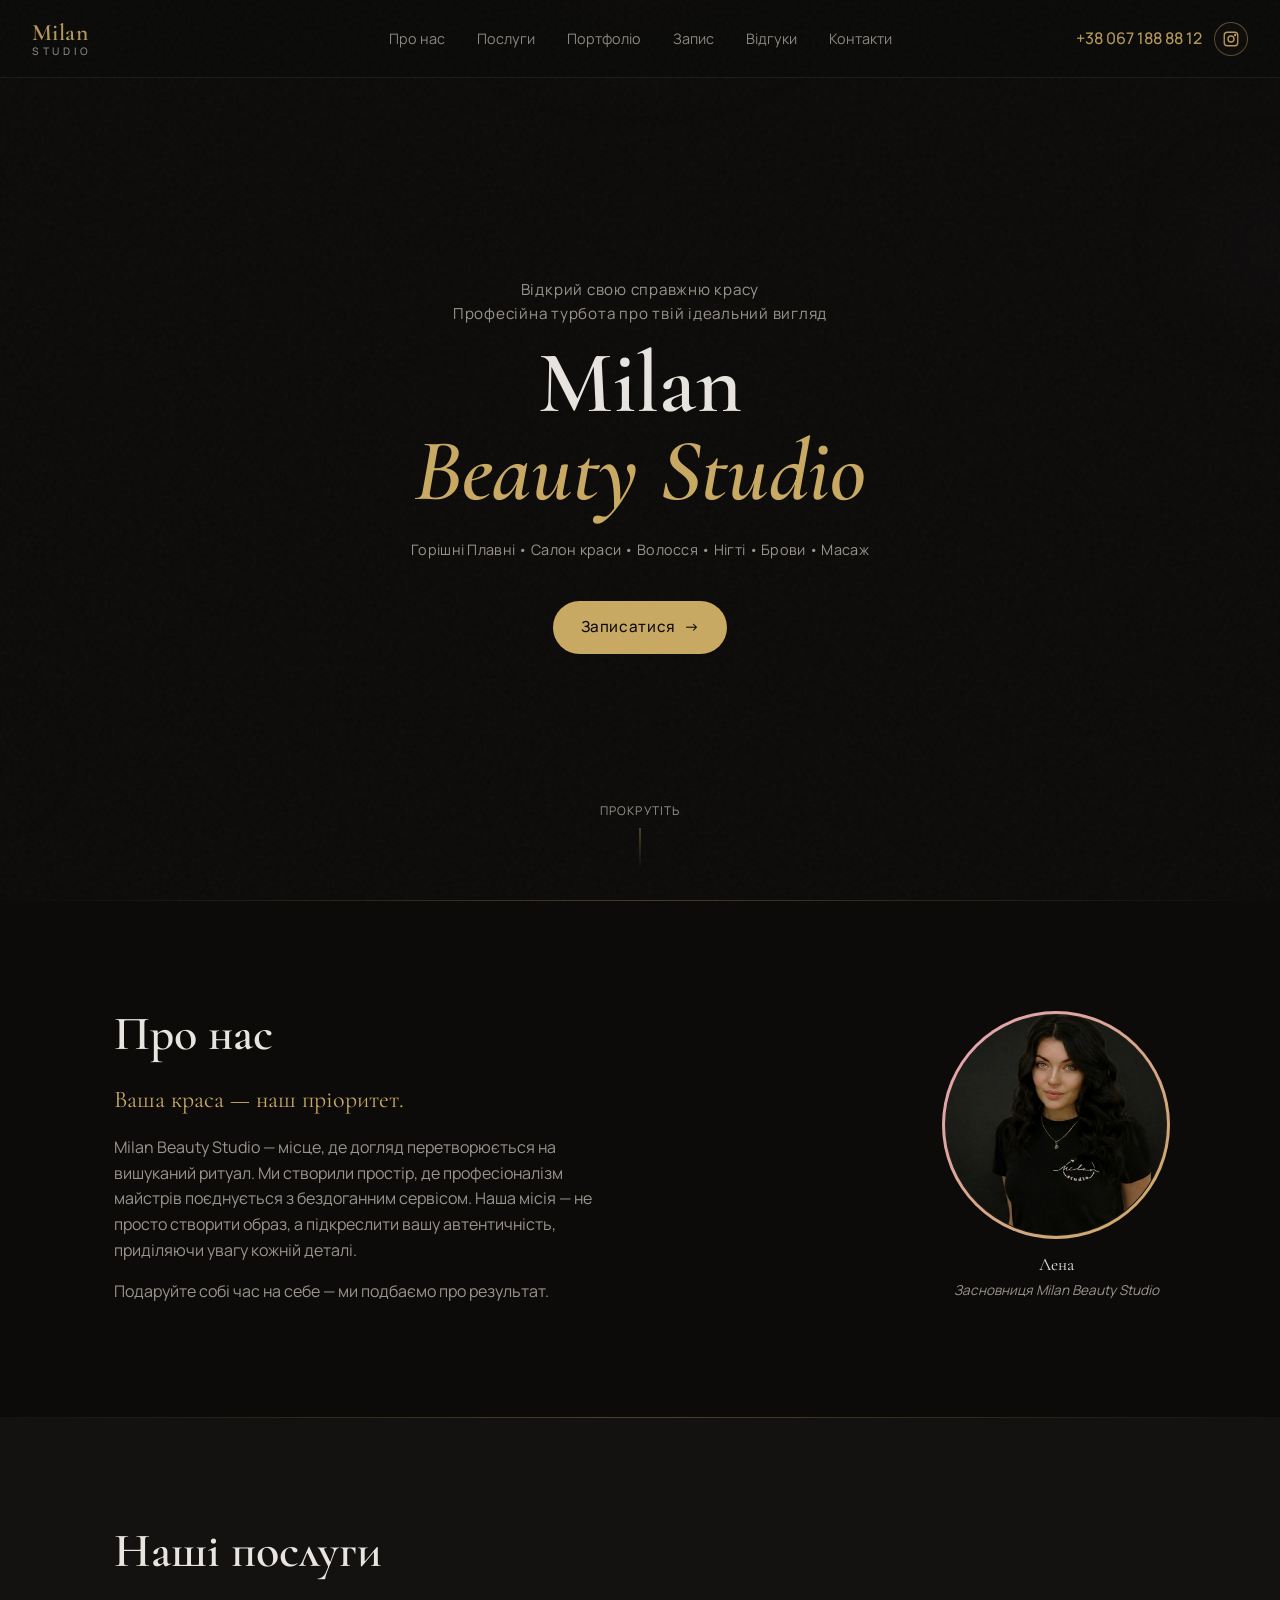
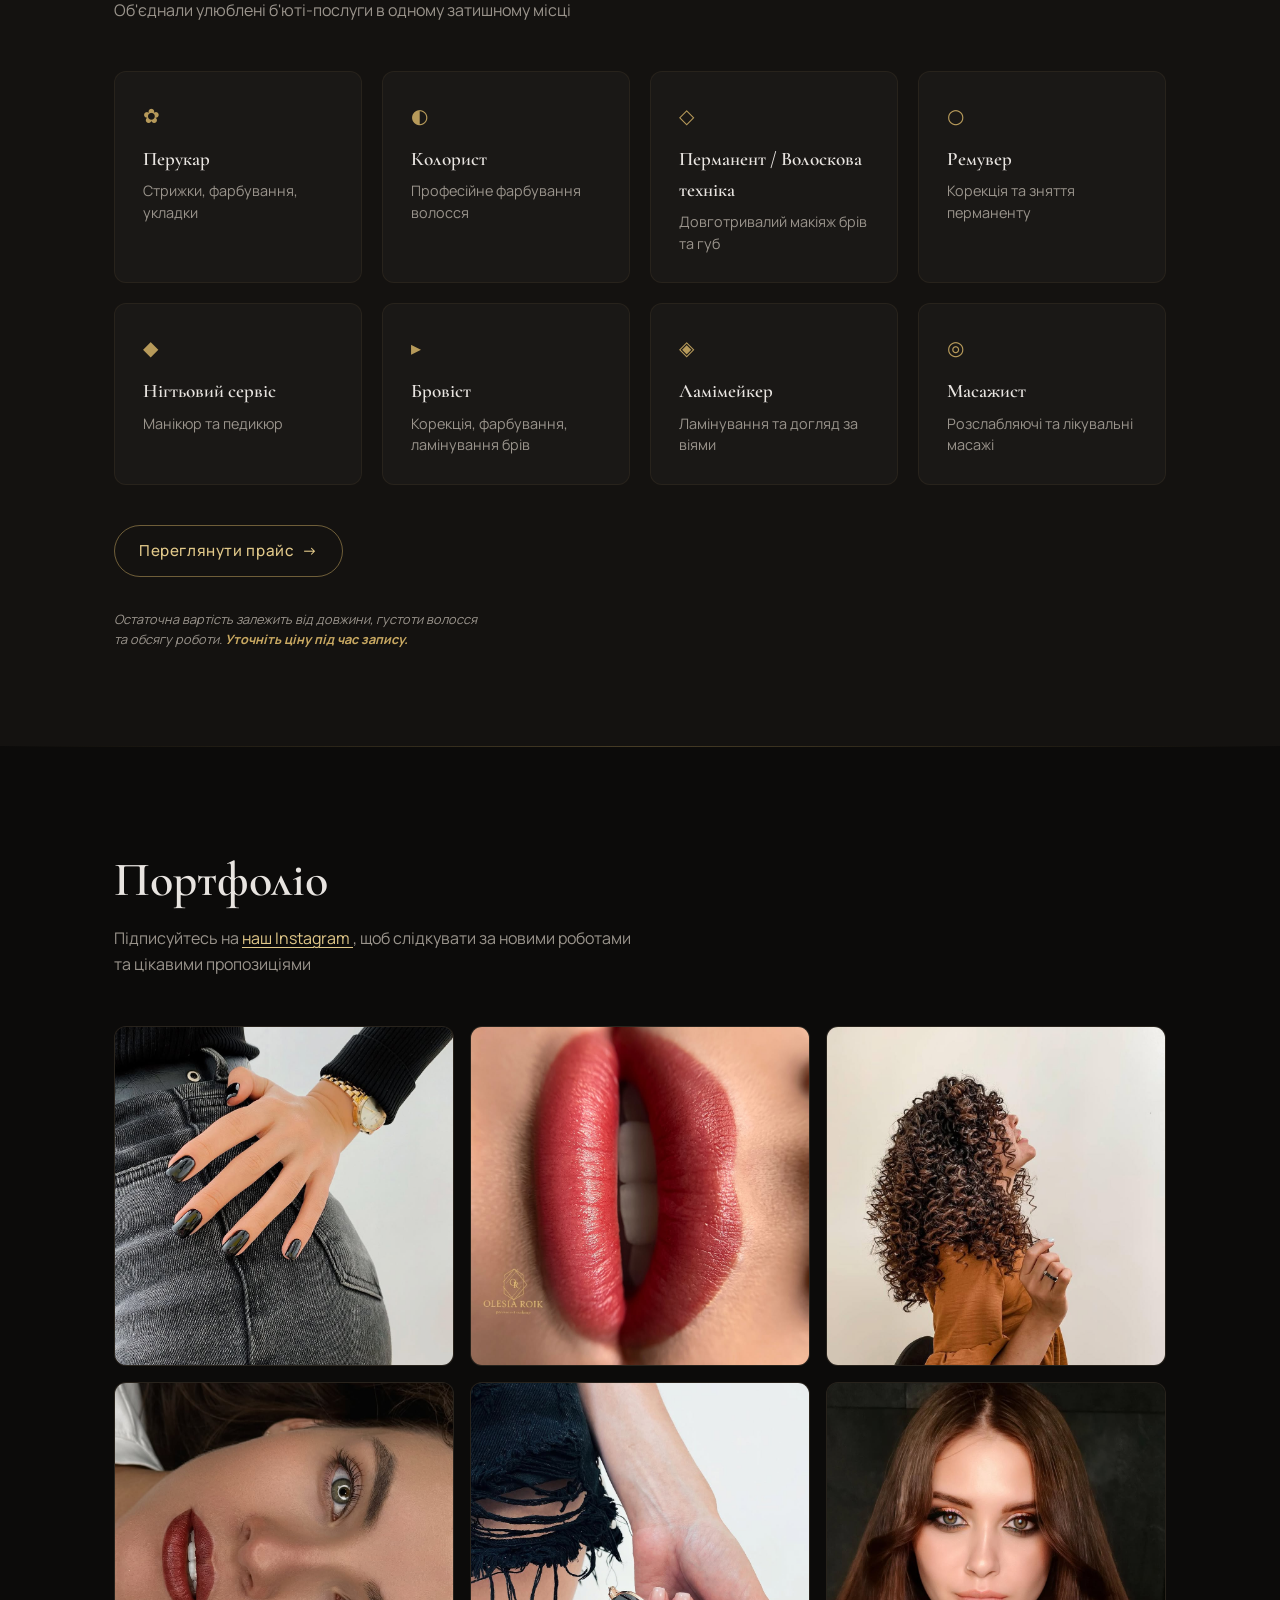
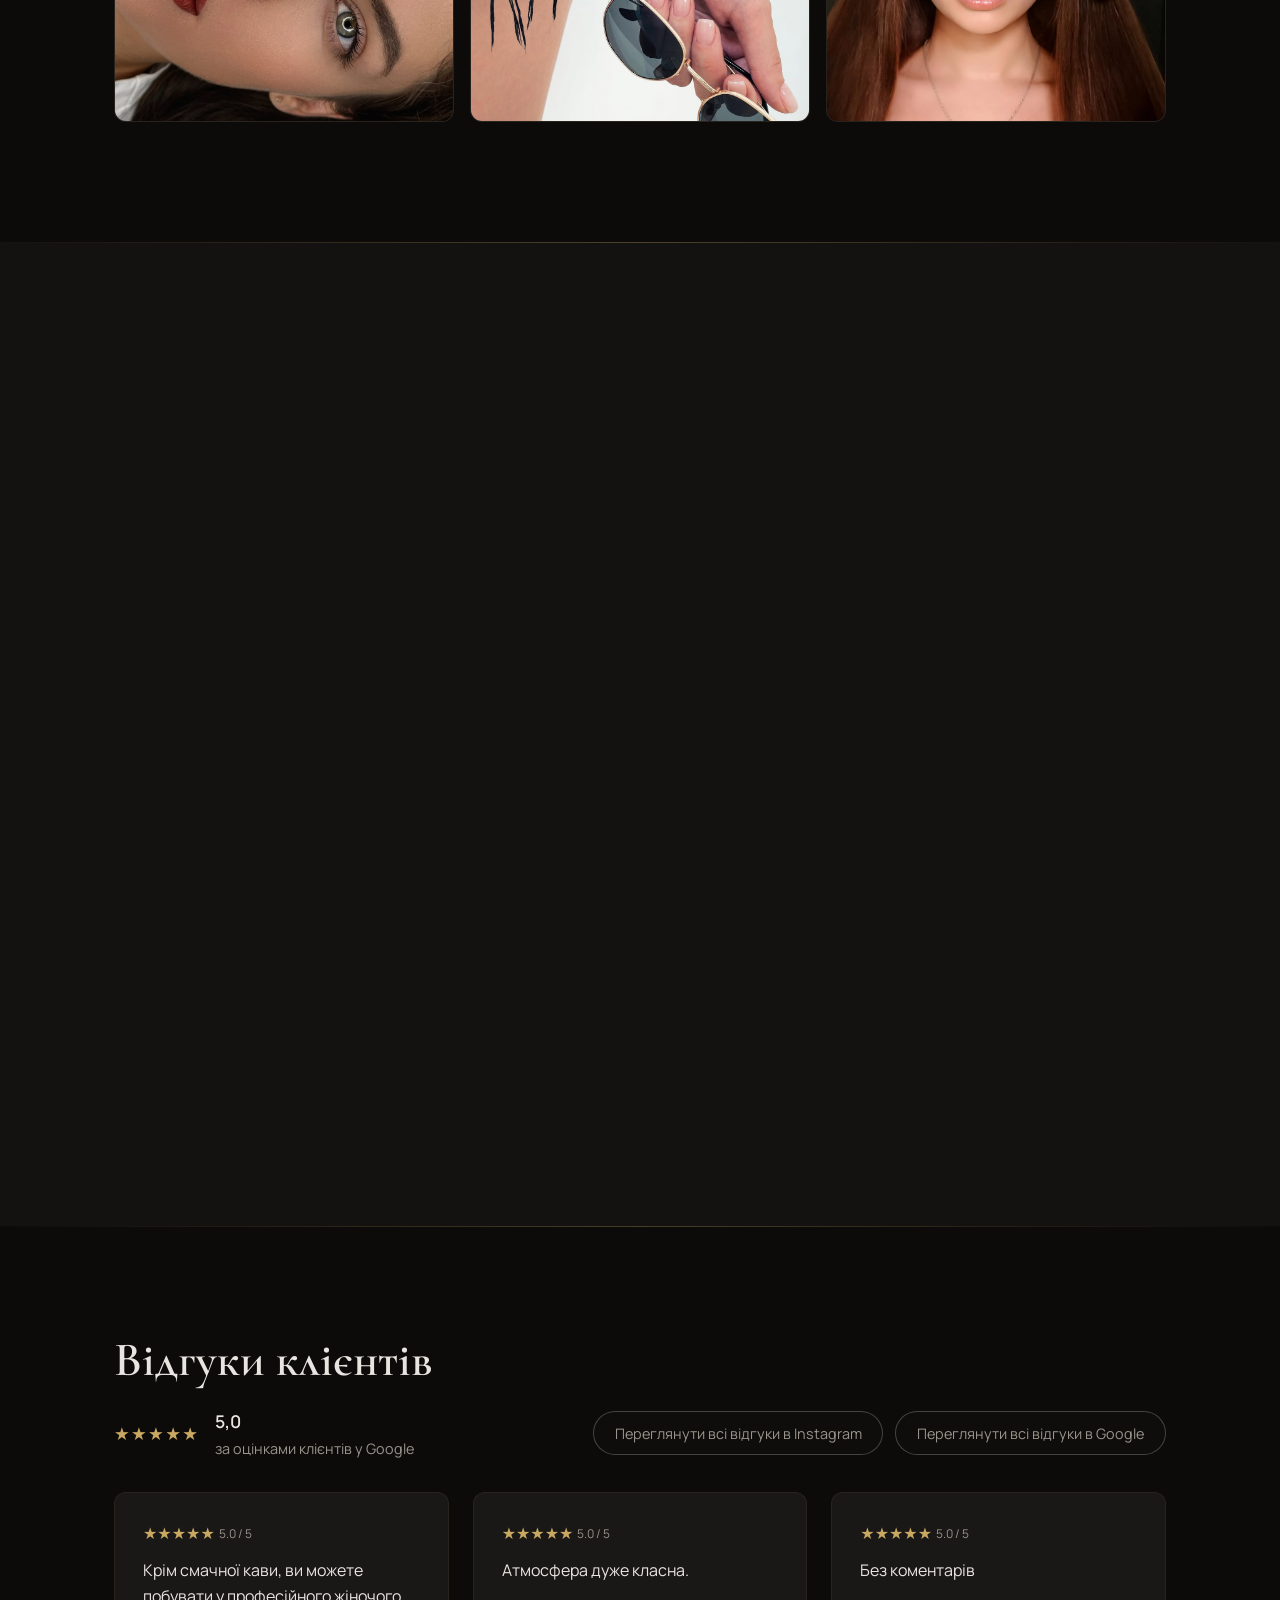
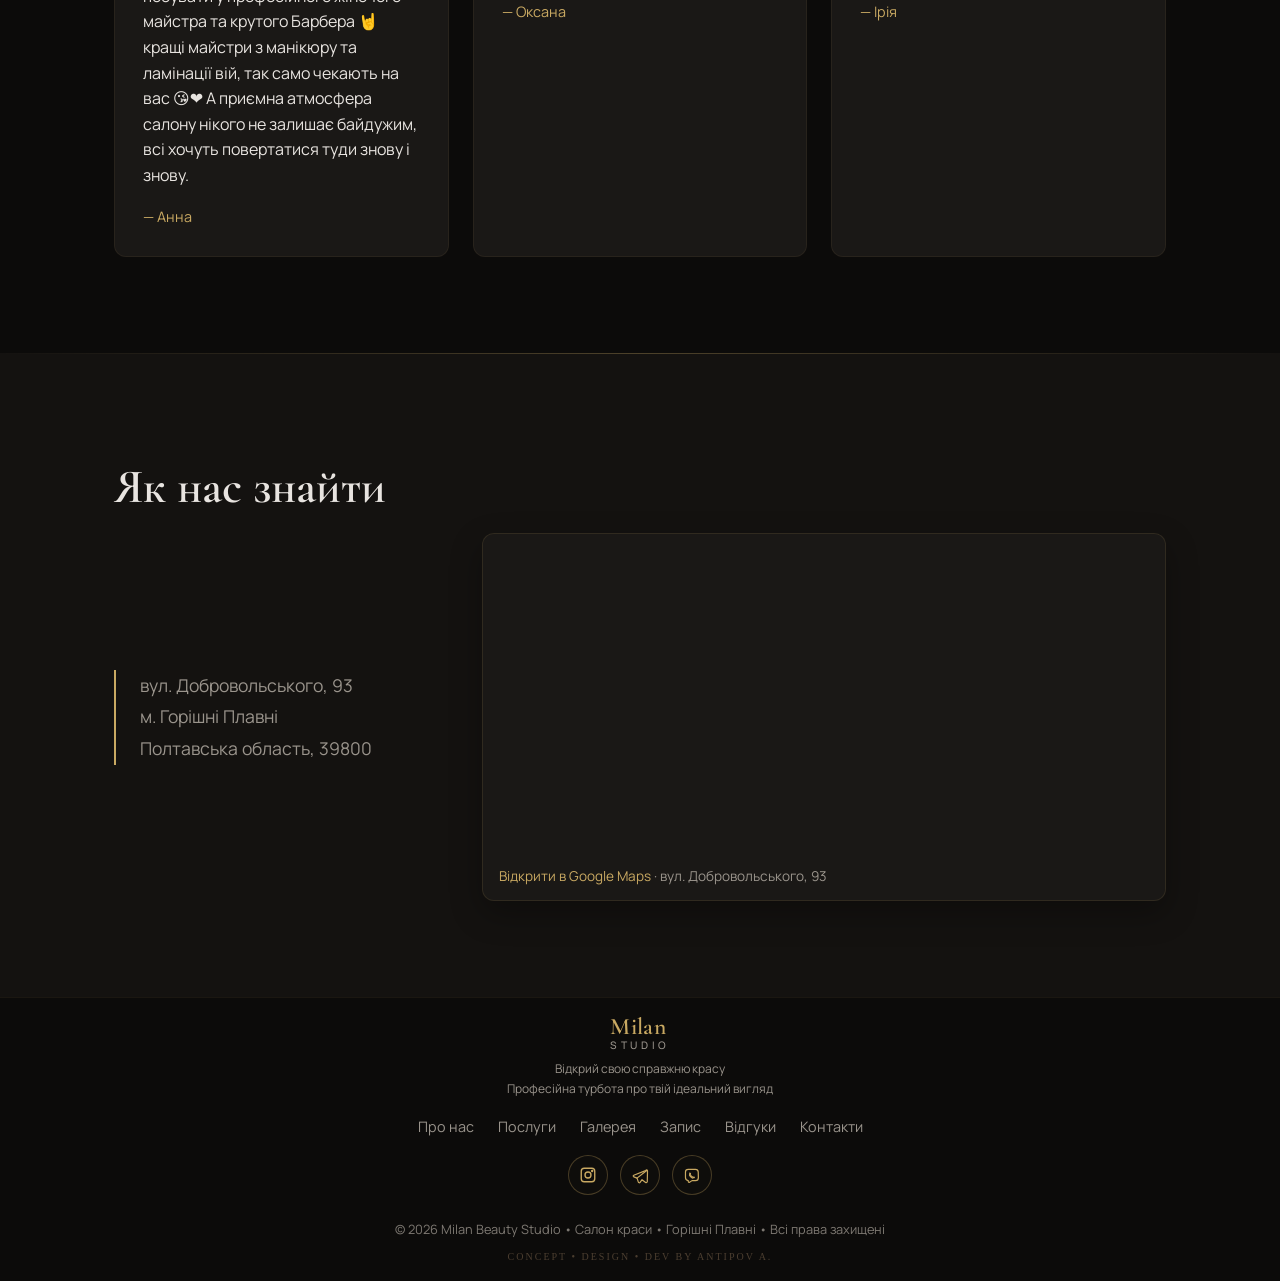
==== index.html @ 4a2a8258 "Add files via upload" ====
<!doctype html>
<html lang="uk">
  <head>
    <meta charset="UTF-8" />
    <meta name="viewport" content="width=device-width, initial-scale=1.0" />
    <meta
      name="description"
      content="Milan Beauty Studio — салон краси в Горішніх Плавнях. Перукар, колорист, перманент/волоскова техніка, ремувер, майстер нігтьового сервісу, бровіст, ламімейкер, масажист."
    />
    <meta
      name="keywords"
      content="Салон краси Горішні Плавні, перукар, колорист, перманент/волоскова техніка, ремувер, майстер нігтьового сервісу, бровіст, ламімейкер, масажист, Milan Beauty Studio"
    />
    <meta name="author" content="Milan Beauty Studio" />
    <meta property="og:type" content="website" />
    <meta
      property="og:title"
      content="Milan Beauty Studio — Відкрий свою справжню красу"
    />
    <meta
      property="og:description"
      content="Milan Beauty Studio у Горішніх Плавнях: перукар-колорист, перманент (волоскова техніка, ремувер), майстер манікюру, бровіст, ламімейкер та масаж. Твоя краса в одному місці!"
    />
    <meta property="og:locale" content="uk_UA" />
    <title>Milan Beauty Studio — Салон краси • Горішні Плавні</title>
    <link rel="preconnect" href="https://fonts.googleapis.com" />
    <link rel="preconnect" href="https://fonts.gstatic.com" crossorigin />
    <link
      href="https://fonts.googleapis.com/css2?family=Cormorant+Garamond:ital,wght@0,400;0,600;1,400&family=Manrope:wght@300;400;500;600&display=swap"
      rel="stylesheet"
    />
    <link rel="stylesheet" href="styles.css" />
  </head>
  <body>
    <div class="noise" aria-hidden="true"></div>

    <header class="header">
      <a href="#" class="logo" aria-label="Milan Beauty Studio — на головну">
        <span class="logo-milan">Milan</span>
        <span class="logo-studio">STUDIO</span>
      </a>
      <nav class="nav" aria-label="Головне меню">
        <a href="#about">Про нас</a>
        <a href="#services">Послуги</a>
        <a href="#gallery">Портфоліо</a>
        <a href="#contact">Запис</a>
        <a href="#reviews">Відгуки</a>
        <a href="#location">Контакти</a>
      </nav>
      <div class="header-actions">
        <a href="tel:+380671888812" class="header-phone">+38 067 188 88 12</a>
        <a
          href="https://www.instagram.com/milan_beauty_studio/"
          class="header-instagram"
          target="_blank"
          rel="noopener"
          aria-label="Instagram Milan Beauty Studio"
        >
          <svg
            class="ig-icon"
            width="18"
            height="18"
            viewBox="0 0 24 24"
            fill="none"
            xmlns="http://www.w3.org/2000/svg"
            aria-hidden="true"
          >
            <path
              d="M7 3h10a4 4 0 0 1 4 4v10a4 4 0 0 1-4 4H7a4 4 0 0 1-4-4V7a4 4 0 0 1 4-4Z"
              stroke="currentColor"
              stroke-width="1.8"
            />
            <path
              d="M12 16a4 4 0 1 0 0-8 4 4 0 0 0 0 8Z"
              stroke="currentColor"
              stroke-width="1.8"
            />
            <path
              d="M17.5 6.6h.01"
              stroke="currentColor"
              stroke-width="3.2"
              stroke-linecap="round"
            />
          </svg>
        </a>
      </div>
      <button class="burger" aria-label="Відкрити меню" aria-expanded="false">
        <span></span>
        <span></span>
        <span></span>
      </button>
    </header>

    <a
      href="#contact"
      class="floating-booking"
      id="floating-booking"
      aria-label="Перейти до запису"
      hidden
    >
      Записатися
    </a>

    <main>
      <section class="hero">
        <video
          class="hero-video"
          autoplay
          muted
          loop
          playsinline
          webkit-playsinline
          preload="auto"
        >
          <source src="video/background.mp4" type="video/mp4" />
        </video>
        <div class="hero-bg" aria-hidden="true">
          <div class="gradient-orb orb-1"></div>
          <div class="gradient-orb orb-2"></div>
          <div class="gradient-orb orb-3"></div>
        </div>
        <div class="hero-content">
          <p class="hero-tagline animate-in">
            Відкрий свою справжню красу
            <br />Професійна турбота про твій ідеальний вигляд
          </p>
          <h1 class="hero-title animate-in">
            <span class="line">Milan</span>
            <span class="line accent">Beauty Studio</span>
          </h1>
          <p class="hero-sub animate-in">
            Горішні Плавні • Салон краси • Волосся • Нігті • Брови • Масаж
          </p>
          <a href="#contact" class="btn btn-primary animate-in">
            <span>Записатися</span>
            <span class="btn-arrow" aria-hidden="true">→</span>
          </a>
        </div>
        <div class="scroll-hint" aria-hidden="true">
          <span>Прокрутіть</span>
          <div class="scroll-line"></div>
        </div>
      </section>

      <section id="about" class="about">
        <div class="container">
          <div class="about-grid">
            <div class="about-text">
              <h2 class="section-title animate-on-scroll">Про нас</h2>
              <p class="about-lead animate-on-scroll">
                Ваша краса — наш пріоритет.
              </p>
              <p class="about-desc animate-on-scroll">
                Milan Beauty Studio — місце, де догляд перетворюється на
                вишуканий ритуал. Ми створили простір, де професіоналізм
                майстрів поєднується з бездоганним сервісом. Наша місія — не
                просто створити образ, а підкреслити вашу автентичність,
                приділяючи увагу кожній деталі.
              </p>
              <p class="about-desc animate-on-scroll">
                Подаруйте собі час на себе — ми подбаємо про результат.
              </p>
            </div>
            <div class="about-visual animate-on-scroll">
              <div class="logo-circle logo-circle--with-founder">
                <div class="logo-ring"></div>
                <div class="logo-inner">
                  <img
                    src="images/founder.jpg"
                    alt="Засновниця студії Milan Beauty Studio"
                    class="founder-photo"
                  />
                </div>
              </div>
              <div class="founder-caption">
                <span class="founder-name">Лена</span>
                <span class="founder-role"
                  ><i>Засновниця Milan Beauty Studio</i></span
                >
              </div>
            </div>
          </div>
        </div>
      </section>

      <section id="services" class="services">
        <div class="container">
          <h2 class="section-title animate-on-scroll">Наші послуги</h2>
          <p class="section-sub animate-on-scroll">
            Об'єднали улюблені б'юті-послуги в одному затишному місці
          </p>
          <div class="services-grid">
            <article class="service-card animate-on-scroll" data-delay="0">
              <div class="card-icon" aria-hidden="true">✿</div>
              <h3>Перукар</h3>
              <p>Стрижки, фарбування, укладки</p>
            </article>
            <article class="service-card animate-on-scroll" data-delay="1">
              <div class="card-icon" aria-hidden="true">◐</div>
              <h3>Колорист</h3>
              <p>Професійне фарбування волосся</p>
            </article>
            <article class="service-card animate-on-scroll" data-delay="2">
              <div class="card-icon" aria-hidden="true">◇</div>
              <h3>Перманент / Волоскова техніка</h3>
              <p>Довготривалий макіяж брів та губ</p>
            </article>
            <article class="service-card animate-on-scroll" data-delay="3">
              <div class="card-icon" aria-hidden="true">○</div>
              <h3>Ремувер</h3>
              <p>Корекція та зняття перманенту</p>
            </article>
            <article class="service-card animate-on-scroll" data-delay="4">
              <div class="card-icon" aria-hidden="true">◆</div>
              <h3>Нігтьовий сервіс</h3>
              <p>Манікюр та педикюр</p>
            </article>
            <article class="service-card animate-on-scroll" data-delay="5">
              <div class="card-icon" aria-hidden="true">▸</div>
              <h3>Бровіст</h3>
              <p>Корекція, фарбування, ламінування брів</p>
            </article>
            <article class="service-card animate-on-scroll" data-delay="6">
              <div class="card-icon" aria-hidden="true">◈</div>
              <h3>Ламімейкер</h3>
              <p>Ламінування та догляд за віями</p>
            </article>
            <article class="service-card animate-on-scroll" data-delay="7">
              <div class="card-icon" aria-hidden="true">◎</div>
              <h3>Масажист</h3>
              <p>Розслабляючі та лікувальні масажі</p>
            </article>
          </div>
          <div class="services-prices">
            <button
              type="button"
              class="btn btn-ghost btn-prices animate-on-scroll"
            >
              <span>Переглянути прайс</span>
              <span class="btn-arrow" aria-hidden="true">→</span>
            </button>
            <p class="prices-note">
              <i
                >Остаточна вартість залежить від довжини, густоти волосся
                <br />та обсягу роботи.
                <b style="color: var(--gold)"
                  >Уточніть ціну під час запису.</b
                ></i
              >
            </p>
          </div>
        </div>
      </section>

      <section id="gallery" class="gallery">
        <div class="container">
          <h2 class="section-title animate-on-scroll">Портфоліо</h2>
          <p class="section-sub animate-on-scroll">
            <span class="section-sub-extra">
              Підписуйтесь на
              <a
                href="https://www.instagram.com/milan_beauty_studio/"
                target="_blank"
                rel="noopener"
                class="link-inline"
              >
                наш Instagram
              </a>
              , щоб слідкувати за новими роботами та цікавими пропозиціями
            </span>
          </p>
          <div class="gallery-grid">
            <button
              type="button"
              class="gallery-item animate-on-scroll"
              data-index="0"
              data-delay="0"
              aria-label="Відкрити зображення"
            >
              <span class="gallery-placeholder"><span>1</span></span>
            </button>
            <button
              type="button"
              class="gallery-item animate-on-scroll"
              data-index="1"
              data-delay="1"
              aria-label="Відкрити зображення"
            >
              <span class="gallery-placeholder"><span>2</span></span>
            </button>
            <button
              type="button"
              class="gallery-item animate-on-scroll"
              data-index="2"
              data-delay="2"
              aria-label="Відкрити зображення"
            >
              <span class="gallery-placeholder"><span>3</span></span>
            </button>
            <button
              type="button"
              class="gallery-item animate-on-scroll"
              data-index="3"
              data-delay="3"
              aria-label="Відкрити зображення"
            >
              <span class="gallery-placeholder"><span>4</span></span>
            </button>
            <button
              type="button"
              class="gallery-item animate-on-scroll"
              data-index="4"
              data-delay="4"
              aria-label="Відкрити зображення"
            >
              <span class="gallery-placeholder"><span>5</span></span>
            </button>
            <button
              type="button"
              class="gallery-item animate-on-scroll"
              data-index="5"
              data-delay="5"
              aria-label="Відкрити зображення"
            >
              <span class="gallery-placeholder"><span>6</span></span>
            </button>
          </div>
        </div>
      </section>

      <section id="contact" class="contact">
        <div class="container">
          <h2 class="section-title animate-on-scroll">Запис на процедуру</h2>
          <p class="section-sub animate-on-scroll">
            Заповніть форму нижче, щоб ми могли забронювати візит для вас
          </p>
          <div class="contact-wrap">
            <form
              class="contact-form animate-on-scroll"
              id="contact-form"
              novalidate
            >
              <div class="form-group">
                <label for="name">Ім'я</label>
                <input
                  type="text"
                  id="name"
                  name="name"
                  placeholder="Ваше ім'я"
                  required
                  autocomplete="name"
                />
              </div>
              <div class="form-group">
                <label for="phone">Телефон</label>
                <input
                  type="tel"
                  id="phone"
                  name="phone"
                  placeholder="+38 0XX XXX XX XX"
                  required
                  autocomplete="tel"
                />
              </div>
              <div class="form-group">
                <label for="service">Послуга</label>
                <div class="custom-select" id="custom-service-select">
                  <div class="select-trigger">
                    <span class="select-value is-placeholder"
                      >Оберіть послугу</span
                    >
                    <span class="select-arrow" aria-hidden="true">
                      <svg
                        width="12"
                        height="12"
                        viewBox="0 0 24 24"
                        fill="none"
                        stroke="currentColor"
                        stroke-width="2"
                        stroke-linecap="round"
                        stroke-linejoin="round"
                      >
                        <path d="m6 9 6 6 6-6" />
                      </svg>
                    </span>
                  </div>
                  <div class="select-options">
                    <div class="select-option" data-value="">
                      Оберіть послугу
                    </div>
                    <div class="select-option" data-value="hair">
                      Перукар / колорист
                    </div>
                    <div class="select-option" data-value="nails">
                      Нігтьовий сервіс
                    </div>
                    <div class="select-option" data-value="brows">
                      Брови / вії
                    </div>
                    <div class="select-option" data-value="permanent">
                      Перманентний макіяж
                    </div>
                    <div class="select-option" data-value="massage">Масаж</div>
                  </div>
                  <select id="service" name="service" hidden>
                    <option value="">Оберіть послугу</option>
                    <option value="hair">Перукар / колорист</option>
                    <option value="nails">Нігтьовий сервіс</option>
                    <option value="brows">Брови / вії</option>
                    <option value="permanent">Перманентний макіяж</option>
                    <option value="massage">Масаж</option>
                    <option value="other">Інше</option>
                  </select>
                </div>
              </div>
              <div class="form-group">
                <label for="comment">Коментар (необов'язково)</label>
                <textarea
                  id="comment"
                  name="comment"
                  placeholder="Деталі, побажання, зручний час"
                  rows="3"
                ></textarea>
              </div>
              <div class="form-group">
                <span class="form-group-label"
                  >Як Вам зручніше підтвердити запис?</span
                >
                <div class="contact-methods">
                  <label class="contact-method-option">
                    <input
                      type="radio"
                      name="contactMethod"
                      value="phone"
                      checked
                    />
                    <span>Мені зателефонувати</span>
                  </label>
                  <label class="contact-method-option">
                    <input type="radio" name="contactMethod" value="telegram" />
                    <span>Написати в Telegram</span>
                  </label>
                </div>
              </div>
              <button type="submit" class="btn btn-primary">
                <span>Надіслати</span>
                <span class="btn-arrow" aria-hidden="true">→</span>
              </button>
            </form>
            <div class="contact-info animate-on-scroll">
              <div class="contact-side-card">
                <div class="contact-side-title">Швидкий зв’язок</div>
                <div class="contact-messengers">
                  <a
                    href="tel:+380671888812"
                    class="messenger-link messenger-link--gold"
                    aria-label="Зателефонувати"
                  >
                    <svg
                      width="20"
                      height="20"
                      viewBox="0 0 24 24"
                      fill="none"
                      stroke="currentColor"
                      stroke-width="1.8"
                      stroke-linecap="round"
                      stroke-linejoin="round"
                    >
                      <path
                        d="M22 16.92v3a2 2 0 0 1-2.18 2 19.79 19.79 0 0 1-8.63-3.07 19.5 19.5 0 0 1-6-6 19.79 19.79 0 0 1-3.07-8.67A2 2 0 0 1 4.11 2h3a2 2 0 0 1 2 1.72 12.84 12.84 0 0 0 .7 2.81 2 2 0 0 1-.45 2.11L8.09 9.91a16 16 0 0 0 6 6l1.27-1.27a2 2 0 0 1 2.11-.45 12.84 12.84 0 0 0 2.81.7A2 2 0 0 1 22 16.92z"
                      ></path>
                    </svg>
                  </a>
                  <a
                    href="https://www.instagram.com/milan_beauty_studio/"
                    target="_blank"
                    rel="noopener"
                    class="messenger-link messenger-link--gold"
                    aria-label="Instagram"
                  >
                    <svg
                      width="20"
                      height="20"
                      viewBox="0 0 24 24"
                      fill="none"
                      stroke="currentColor"
                      stroke-width="1.8"
                      stroke-linecap="round"
                      stroke-linejoin="round"
                    >
                      <rect
                        x="2"
                        y="2"
                        width="20"
                        height="20"
                        rx="5"
                        ry="5"
                      ></rect>
                      <path
                        d="M16 11.37A4 4 0 1 1 12.63 8 4 4 0 0 1 16 11.37z"
                      ></path>
                      <line x1="17.5" y1="6.5" x2="17.51" y2="6.5"></line>
                    </svg>
                  </a>
                  <a
                    href="https://t.me/milan_beauty_studio"
                    target="_blank"
                    rel="noopener"
                    class="messenger-link messenger-link--gold"
                    aria-label="Telegram"
                  >
                    <svg
                      width="20"
                      height="20"
                      viewBox="0 0 24 24"
                      fill="none"
                      stroke="currentColor"
                      stroke-width="1.8"
                      stroke-linecap="round"
                      stroke-linejoin="round"
                    >
                      <path
                        d="M21.198 2.433a2.242 2.242 0 0 0-1.022.215l-16.5 6.75a2.25 2.25 0 0 0 .131 4.154l3.772 1.261 1.435 4.607a2.25 2.25 0 0 0 4.122.31l1.892-2.523 4.237 3.178c.9.675 2.207.136 2.355-.994l3-21a2.25 2.25 0 0 0-2.422-2.548zm-11.234 12.153l-1.041 4.167-.714-2.292 6.545-5.355-4.79 3.48zm8.286 4.664l-4.11-3.083 4.864-3.534c.184-.134.12-.416-.104-.46a.375.375 0 0 0-.256.048L8.35 13.91l-3.366-1.125L20.25 4.5l-2 14.75z"
                      ></path>
                    </svg>
                  </a>
                  <a
                    href="viber://chat?number=380671888812"
                    class="messenger-link messenger-link--gold"
                    aria-label="Viber"
                  >
                    <svg
                      width="20"
                      height="20"
                      viewBox="0 0 24 24"
                      fill="none"
                      stroke="currentColor"
                      stroke-width="1.8"
                      stroke-linecap="round"
                      stroke-linejoin="round"
                    >
                      <path
                        d="M7.5 4.5h9c2 0 3.7 1.6 3.8 3.6l.2 7.5c0 2.1-1.7 3.9-3.8 3.9H12l-3.2 2.2c-.7.5-1.8 0-1.8-.9v-1.3c-2.1-.3-3.7-2.1-3.7-4.1V8.1c0-2 1.6-3.6 3.7-3.6Z"
                      ></path>
                      <path d="M9 9.5c.6 3 3 5.4 6 6"></path>
                    </svg>
                  </a>
                </div>
                <ul class="contact-side-list">
                  <li>Підтвердження запису — дзвінок або Telegram</li>
                  <li>Уточнення послуги та підбір зручного часу</li>
                  <li>Поради перед процедурою, якщо потрібно</li>
                </ul>
              </div>
            </div>
          </div>
          <div
            class="form-message"
            id="form-message"
            role="status"
            aria-live="polite"
          ></div>
        </div>
      </section>

      <section id="reviews" class="reviews">
        <div class="container">
          <h2 class="section-title animate-on-scroll">Відгуки клієнтів</h2>
          <div class="reviews-header animate-on-scroll">
            <div class="reviews-rating">
              <div class="reviews-stars" aria-hidden="true">
                <span>★</span><span>★</span><span>★</span><span>★</span
                ><span>★</span>
              </div>
              <div class="reviews-rating-text">
                <span class="reviews-score">5,0</span>
                <span class="reviews-count">за оцінками клієнтів у Google</span>
              </div>
            </div>
            <div class="reviews-actions">
              <a
                href="https://www.instagram.com/stories/highlights/17861953732556971/"
                target="_blank"
                rel="noopener noreferrer"
                class="reviews-instagram-link"
              >
                Переглянути всі відгуки в Instagram
              </a>
              <a
                href="https://www.google.com/search?sca_esv=0108a123375dd053&rlz=1C1EJFC_enUA1092UA1092&sxsrf=ANbL-n5P2ZR54gQAkziRDM-YKCuRHKph7Q:1772395387892&si=AL3DRZEsmMGCryMMFSHJ3StBhOdZ2-6yYkXd_doETEE1OR-qOXvUXi4VD6vNwYn8CuT9R5lMsakT3--D7A-kIrVBMjGua5Uk2KOWjRf7sTzF7E3GKkyyRh0bwq_8BDy6gVDN8MdtFz_h6VKzwHfrB7R01fQPTc3neA%3D%3D&q=Milan+beauty+studio+%D0%9E%D1%82%D0%B7%D1%8B%D0%B2%D1%8B&sa=X&ved=2ahUKEwiXrvyrv_-SAxU6OBAIHdGTELgQ0bkNegQINBAF&biw=1280&bih=632&dpr=1.5"
                target="_blank"
                rel="noopener noreferrer"
                class="reviews-google-link"
              >
                Переглянути всі відгуки в Google
              </a>
            </div>
          </div>
          <div
            id="google-reviews"
            class="reviews-grid animate-on-scroll"
            aria-live="polite"
          ></div>
        </div>
      </section>

      <section id="location" class="location">
        <div class="container">
          <h2 class="section-title animate-on-scroll">Як нас знайти</h2>
          <div class="location-content animate-on-scroll">
            <address class="location-address">
              вул. Добровольського, 93<br />
              м. Горішні Плавні<br />
              Полтавська область, 39800
            </address>
            <div class="location-map-wrap">
              <iframe
                class="map-iframe"
                src="https://www.google.com/maps/embed?pb=!1m18!1m12!1m3!1d2153.2511680959688!2d33.62156617581374!3d49.01802297135419!2m3!1f0!2f0!3f0!3m2!1i1024!2i768!4f13.1!3m3!1m2!1s0x40d9ffeaef4dd303%3A0x3d02c3890ea6c912!2sMilan%20beauty%20studio!5e1!3m2!1sru!2sua!4v1772482575842!5m2!1sru!2sua"
                title="Карта: Milan Beauty Studio, Горішні Плавні"
                loading="lazy"
                referrerpolicy="no-referrer-when-downgrade"
              >
              </iframe>
              <p class="map-hint">
                <a
                  href="https://maps.app.goo.gl/ufTjxpPbPKPDBWF26"
                  target="_blank"
                  rel="noopener noreferrer"
                >
                  Відкрити в Google Maps
                </a>
                · вул. Добровольського, 93
              </p>
            </div>
          </div>
        </div>
      </section>
    </main>

    <footer class="footer">
      <div class="container">
        <div class="footer-inner">
          <a href="#" class="logo footer-logo">
            <span class="logo-milan">Milan</span>
            <span class="logo-studio">STUDIO</span>
          </a>
          <p class="footer-tagline">
            Відкрий свою справжню красу<br />Професійна турбота про твій
            ідеальний вигляд
          </p>
          <nav class="footer-nav" aria-label="Підвал">
            <a href="#about">Про нас</a>
            <a href="#services">Послуги</a>
            <a href="#gallery">Галерея</a>
            <a href="#contact">Запис</a>
            <a href="#reviews">Відгуки</a>
            <a href="#location">Контакти</a>
          </nav>
          <div class="footer-social" aria-label="Соцмережі">
            <a
              href="https://www.instagram.com/milan_beauty_studio"
              target="_blank"
              rel="noopener noreferrer"
              class="footer-social-link"
              aria-label="Instagram"
            >
              <svg
                width="18"
                height="18"
                viewBox="0 0 24 24"
                fill="none"
                xmlns="http://www.w3.org/2000/svg"
                aria-hidden="true"
              >
                <path
                  d="M7 3h10a4 4 0 0 1 4 4v10a4 4 0 0 1-4 4H7a4 4 0 0 1-4-4V7a4 4 0 0 1 4-4Z"
                  stroke="currentColor"
                  stroke-width="1.8"
                />
                <path
                  d="M12 16a4 4 0 1 0 0-8 4 4 0 0 0 0 8Z"
                  stroke="currentColor"
                  stroke-width="1.8"
                />
                <path
                  d="M17.5 6.6h.01"
                  stroke="currentColor"
                  stroke-width="3.2"
                  stroke-linecap="round"
                />
              </svg>
            </a>
            <a
              href="https://t.me/milan_beauty_studio"
              target="_blank"
              rel="noopener noreferrer"
              class="footer-social-link"
              aria-label="Telegram"
            >
              <svg
                width="18"
                height="18"
                viewBox="0 0 24 24"
                fill="none"
                xmlns="http://www.w3.org/2000/svg"
                aria-hidden="true"
              >
                <path
                  d="M21 5.5 3.7 12.3c-1 .4-1 1.8.1 2.2l4.3 1.6 1.7 5.4c.3 1 1.7 1.2 2.3.3l2.6-3.5 4.8 3.6c.8.6 2 .1 2.2-.9L22 7c.2-1.3-1-2.3-2.2-1.5Z"
                  stroke="currentColor"
                  stroke-width="1.6"
                  stroke-linejoin="round"
                />
                <path
                  d="M8 16.2 20.6 6.4"
                  stroke="currentColor"
                  stroke-width="1.6"
                  stroke-linecap="round"
                />
              </svg>
            </a>
            <a
              href="viber://chat?number=380671888812"
              class="footer-social-link"
              aria-label="Viber"
            >
              <svg
                width="18"
                height="18"
                viewBox="0 0 24 24"
                fill="none"
                xmlns="http://www.w3.org/2000/svg"
                aria-hidden="true"
              >
                <path
                  d="M7.5 4.5h9c2 0 3.7 1.6 3.8 3.6l.2 7.5c0 2.1-1.7 3.9-3.8 3.9H12l-3.2 2.2c-.7.5-1.8 0-1.8-.9v-1.3c-2.1-.3-3.7-2.1-3.7-4.1V8.1c0-2 1.6-3.6 3.7-3.6Z"
                  stroke="currentColor"
                  stroke-width="1.6"
                  stroke-linejoin="round"
                />
                <path
                  d="M9 9.5c.6 3 3 5.4 6 6"
                  stroke="currentColor"
                  stroke-width="1.6"
                  stroke-linecap="round"
                />
                <path
                  d="M14.8 14.8l-1.1.9c-.5.4-1.2.4-1.7 0-1.1-.8-2.2-1.9-3-3-.4-.5-.4-1.2 0-1.7l.9-1.1"
                  stroke="currentColor"
                  stroke-width="1.6"
                  stroke-linecap="round"
                  stroke-linejoin="round"
                />
              </svg>
            </a>
          </div>
          <p class="footer-copy">
            © 2026 Milan Beauty Studio • Салон краси • Горішні Плавні • Всі
            права захищені
          </p>
          <p
            style="
              font-family: serif;
              font-size: 10px;
              letter-spacing: 2px;
              color: #8a7055;
              text-transform: uppercase;
              margin-top: 10px;
              opacity: 0.5;
            "
          >
            Concept • Design • Dev by Antipov A.
          </p>
        </div>
      </div>
    </footer>

    <div
      class="lightbox"
      id="lightbox"
      role="dialog"
      aria-modal="true"
      aria-label="Перегляд зображення"
      hidden
    >
      <button type="button" class="lightbox-close" aria-label="Закрити">
        ×
      </button>
      <div class="lightbox-content">
        <button
          type="button"
          class="lightbox-nav lightbox-prev"
          aria-label="Попередній"
        ></button>
        <img src="" alt="" id="lightbox-img" />
        <button
          type="button"
          class="lightbox-nav lightbox-next"
          aria-label="Наступний"
        ></button>
      </div>
    </div>

    <script type="application/ld+json">
      {
        "@context": "https://schema.org",
        "@type": "BeautySalon",
        "name": "Milan Beauty Studio",
        "description": "Красота, косметика та догляд за собою. Перукар, перманентний макіяж, масаж, салон краси.",
        "url": "https://www.instagram.com/milan_beauty_studio",
        "telephone": "+380671888812",
        "address": {
          "@type": "PostalAddress",
          "streetAddress": "вул. Добровольського, 93",
          "addressLocality": "Горішні Плавні",
          "addressRegion": "Полтавська область",
          "postalCode": "39800",
          "addressCountry": "UA"
        },
        "openingHoursSpecification": [],
        "priceRange": "$$"
      }
    </script>
    <script src="script.js"></script>
  </body>
</html>
---- styles.css ----
/* ===== Variables ===== */
:root {
  --bg: #0c0b0a;
  --bg-elevated: #141210;
  --bg-card: #1a1816;
  --text: #e8e4e0;
  --text-muted: #9a948c;
  --gold: #c9a962;
  --gold-light: #e2c98a;
  --gold-dim: #8b7340;
  --gradient-ring: linear-gradient(135deg, #e8a4b8, #c9a962, #e8c97a, #e8a4b8);
  --gradient-orb-1: radial-gradient(ellipse 80% 50% at 50% 0%, rgba(201, 169, 98, 0.15), transparent 70%);
  --gradient-orb-2: radial-gradient(ellipse 60% 40% at 80% 20%, rgba(232, 164, 184, 0.08), transparent 60%);
  --gradient-orb-3: radial-gradient(ellipse 50% 30% at 20% 80%, rgba(232, 201, 122, 0.06), transparent 50%);
  --font-display: "Cormorant Garamond", Georgia, serif;
  --font-body: "Manrope", system-ui, sans-serif;
  --radius: 12px;
  --transition: 0.4s cubic-bezier(0.4, 0, 0.2, 1);
  --transition-fast: 0.2s ease;
}

/* ===== Reset & Base ===== */
*, *::before, *::after {
  box-sizing: border-box;
  margin: 0;
  padding: 0;
}

html {
  scroll-behavior: smooth;
}

@media (prefers-reduced-motion: reduce) {
  html { scroll-behavior: auto; }
  *, *::before, *::after {
    animation-duration: 0.01ms !important;
    animation-iteration-count: 1 !important;
    transition-duration: 0.01ms !important;
  }
}

body {
  font-family: var(--font-body);
  font-size: 16px;
  line-height: 1.6;
  color: var(--text);
  background: var(--bg);
  overflow-x: hidden;
}

.noise {
  position: fixed;
  inset: 0;
  pointer-events: none;
  z-index: 9999;
  opacity: 0.03;
  background-image: url("data:image/svg+xml,%3Csvg viewBox='0 0 256 256' xmlns='http://www.w3.org/2000/svg'%3E%3Cfilter id='n'%3E%3CfeTurbulence type='fractalNoise' baseFrequency='0.9' numOctaves='4' stitchTiles='stitch'/%3E%3C/filter%3E%3Crect width='100%25' height='100%25' filter='url(%23n)'/%3E%3C/svg%3E");
}

a {
  color: inherit;
  text-decoration: none;
  transition: color var(--transition-fast), opacity var(--transition-fast);
}

a:hover {
  color: var(--gold-light);
}

button {
  font-family: inherit;
  cursor: pointer;
  border: none;
  background: none;
}

input, textarea {
  font-family: inherit;
  font-size: 1rem;
}

/* ===== Layout ===== */
.container {
  width: 100%;
  max-width: 1100px;
  margin: 0 auto;
  padding: 0 1.5rem;
}

/* ===== Header ===== */
.header {
  position: fixed;
  top: 0;
  left: 0;
  right: 0;
  z-index: 100;
  display: flex;
  align-items: center;
  justify-content: space-between;
  padding: 1.25rem 2rem;
  background: rgba(12, 11, 10, 0.98);
  border-bottom: 1px solid rgba(201, 169, 98, 0.12);
  transition: background var(--transition);
  opacity: 0.9;
}

.header.scrolled {
  background: rgba(12, 11, 10, 0.92);
  backdrop-filter: blur(12px);
}

.logo {
  display: flex;
  flex-direction: column;
  align-items: flex-start;
  line-height: 1.1;
}

.logo-milan {
  font-family: var(--font-display);
  font-size: 1.47rem;
  font-weight: 600;
  color: var(--gold);
  font-style: "Playfair Display", serif;
  letter-spacing: 0.02em;
}

.logo-studio {
  font-size: 0.65rem;
  font-weight: 500;
  letter-spacing: 0.35em;
  color: var(--text-muted);
  text-transform: uppercase;
}

.nav {
  display: flex;
  gap: 2rem;
  justify-content: center !important;
}

@media (min-width: 769px) {
  .nav {
    position: absolute;
    left: 50%;
    transform: translateX(-50%);
  }
}

.nav a {
  font-size: 0.9rem;
  font-weight: 400;
  color: var(--text-muted);
}

.nav a:hover {
  color: var(--gold);
}

.header-actions {
  display: inline-flex;
  align-items: center;
  gap: 0.75rem;
}

.header-phone {
  font-weight: 500;
  color: var(--gold);
}

.header-instagram {
  width: 34px;
  height: 34px;
  display: inline-flex;
  align-items: center;
  justify-content: center;
  border-radius: 999px;
  border: 1px solid rgba(201, 169, 98, 0.45);
  color: var(--gold);
  background: rgba(20, 18, 16, 0.55);
  transition: background var(--transition-fast), border-color var(--transition-fast),
    transform var(--transition-fast), box-shadow var(--transition-fast);
}

.header-instagram:hover {
  background: rgba(201, 169, 98, 0.12);
  border-color: rgba(201, 169, 98, 0.8);
  transform: translateY(-1px);
  box-shadow: 0 10px 24px rgba(0, 0, 0, 0.35);
}

.burger {
  display: none;
  flex-direction: column;
  gap: 6px;
}

.burger span {
  width: 24px;
  height: 2px;
  background: var(--text);
  transition: var(--transition-fast);
}

.burger.open span:nth-child(1) {
  transform: rotate(45deg) translate(6px, 6px);
}
.burger.open span:nth-child(2) {
  opacity: 0;
}
.burger.open span:nth-child(3) {
  transform: rotate(-45deg) translate(6px, -6px);
}

@media (max-width: 768px) {
  .nav {
    position: fixed;
    top: 0;
    right: -100%;
    width: 280px;
    height: 100vh;
    background: var(--bg-elevated);
    flex-direction: column;
    justify-content: center;
    gap: 1.5rem;
    padding: 2rem;
    box-shadow: -8px 0 32px rgba(0, 0, 0, 0.4);
    transition: right var(--transition);
    z-index: 99;
    left: auto;
    transform: none;
  }
  .nav.open {
    right: 0;
  }
  .header-phone {
    display: none;
  }
  .burger {
    display: flex;
    z-index: 101;
  }
}

body.menu-open {
  overflow: hidden;
}
body.menu-open::after {
  content: "";
  position: fixed;
  inset: 0;
  background: rgba(0, 0, 0, 0.5);
  z-index: 98;
}

.floating-booking {
  position: fixed;
  right: 1.25rem;
  bottom: 1.25rem;
  z-index: 120;
  padding: 0.85rem 1.25rem;
  border-radius: 999px;
  background: var(--gold);
  color: var(--bg);
  font-weight: 600;
  letter-spacing: 0.04em;
  box-shadow: 0 18px 45px rgba(0, 0, 0, 0.35);
  transition: transform var(--transition-fast), box-shadow var(--transition-fast),
    background var(--transition-fast);
  opacity: 0.7;
}

.floating-booking:hover {
  background: var(--gold-light);
  color: var(--bg);
  transform: translateY(-2px);
  box-shadow: 0 22px 55px rgba(0, 0, 0, 0.45);
  opacity: 1;
}

/* ===== Hero ===== */
.hero {
  min-height: 100vh;
  display: flex;
  flex-direction: column;
  align-items: center;
  justify-content: center;
  text-align: center;
  padding: 6rem 1.5rem 4rem;
  position: relative;
  overflow: hidden;
}

.hero-bg {
  position: absolute;
  inset: 0;
  pointer-events: none;
}

.gradient-orb {
  position: absolute;
  border-radius: 50%;
  filter: blur(60px);
  animation: orb-float 12s ease-in-out infinite;
}

.orb-1 {
  width: 400px;
  height: 400px;
  background: var(--gradient-orb-1);
  top: -10%;
  left: 50%;
  transform: translateX(-50%);
  animation-delay: 0s;
}

.orb-2 {
  width: 300px;
  height: 300px;
  background: var(--gradient-orb-2);
  top: 20%;
  right: -5%;
  animation-delay: -4s;
}

.orb-3 {
  width: 250px;
  height: 250px;
  background: var(--gradient-orb-3);
  bottom: 10%;
  left: -5%;
  animation-delay: -8s;
}

@keyframes orb-float {
  0%, 100% { transform: translate(-50%, 0) scale(1); opacity: 0.8; }
  50% { transform: translate(-50%, -20px) scale(1.05); opacity: 1; }
}

.orb-2, .orb-3 {
  transform: none;
}

.orb-2 { animation-name: orb-float-2; }
.orb-3 { animation-name: orb-float-3; }

@keyframes orb-float-2 {
  0%, 100% { transform: translate(0, 0); opacity: 0.6; }
  50% { transform: translate(-15px, 15px); opacity: 1; }
}

@keyframes orb-float-3 {
  0%, 100% { transform: translate(0, 0); opacity: 0.5; }
  50% { transform: translate(15px, -10px); opacity: 0.9; }
}

.hero-content {
  position: relative;
  z-index: 1;
}

.hero-video {
  pointer-events: none;
}

video.hero-video {
  position: absolute;
  inset: 0; 
  width: 100%;
  height: 100%;
  object-fit: cover;
  opacity: .25;
}

.hero-tagline {
  font-size: 0.95rem;
  color: var(--text-muted);
  margin-bottom: 0.75rem;
  letter-spacing: 0.05em;
}

.hero-title {
  font-family: var(--font-display);
  font-size: clamp(3rem, 10vw, 5.5rem);
  font-weight: 600;
  line-height: 1;
  margin-bottom: 0.5rem;
  padding-bottom: 15px;
}

.hero-title .line {
  display: block;
}

.hero-title .accent {
  color: var(--gold);
  font-style: italic;
}

.hero-sub {
  font-size: 0.9rem;
  color: var(--text-muted);
  margin-bottom: 2.5rem;
  letter-spacing: 0.02em;
}

.hero-light-layers {
  position: absolute;
  inset: 0;
  overflow: hidden;
  mix-blend-mode: screen;
  opacity: 0.65;
}

/* Окремі світлові смуги */
.light-strip {
  position: absolute;
  width: 40%;
  height: 140%;
  top: -20%;
  background: linear-gradient(
    120deg,
    rgba(255, 255, 255, 0.02),
    rgba(255, 255, 255, 0.16),
    rgba(255, 255, 255, 0.02)
  );
  filter: blur(40px);
  transform-origin: center;
  animation: light-sweep 24s ease-in-out infinite;
}

/* Різні положення / кольорові відтінки для глибини */
.strip-1 {
  left: -10%;
  animation-delay: 0s;
  background: linear-gradient(
    115deg,
    rgba(201, 169, 98, 0.02),
    rgba(255, 255, 255, 0.18),
    rgba(232, 164, 184, 0.05)
  );
}

.strip-2 {
  left: 35%;
  animation-delay: -8s;
  background: linear-gradient(
    135deg,
    rgba(232, 164, 184, 0.03),
    rgba(255, 255, 255, 0.2),
    rgba(201, 169, 98, 0.03)
  );
}

.strip-3 {
  right: -15%;
  animation-delay: -16s;
  background: linear-gradient(
    145deg,
    rgba(232, 201, 122, 0.03),
    rgba(255, 255, 255, 0.16),
    rgba(201, 169, 98, 0.02)
  );
}

/* Анімація повільного руху / нахилу */
@keyframes light-sweep {
  0% {
    transform: translate3d(0, 0, 0) rotate(18deg);
    opacity: 0.4;
  }
  25% {
    transform: translate3d(-6%, -4%, 0) rotate(20deg) scale(1.02);
    opacity: 0.7;
  }
  50% {
    transform: translate3d(4%, 4%, 0) rotate(16deg) scale(1.04);
    opacity: 0.9;
  }
  75% {
    transform: translate3d(-4%, 6%, 0) rotate(19deg) scale(1.02);
    opacity: 0.7;
  }
  100% {
    transform: translate3d(0, 0, 0) rotate(18deg);
    opacity: 0.4;
  }
}

/* Для користувачів з reduced-motion — спокійніший фон */
@media (prefers-reduced-motion: reduce) {
  .hero-light-layers {
    opacity: 0.4;
  }
  .light-strip {
    animation: none;
  }
}

/* Buttons ===== */
.btn {
  display: inline-flex;
  align-items: center;
  gap: 0.5rem;
  padding: 0.9rem 1.75rem;
  font-size: 0.95rem;
  font-weight: 500;
  letter-spacing: 0.04em;
  border-radius: 999px;
  transition: var(--transition);
}

.btn-primary {
  background: var(--gold);
  color: var(--bg);
}

.btn-primary:hover {
  background: var(--gold-light);
  color: var(--bg);
  transform: translateY(-2px);
  box-shadow: 0 8px 24px rgba(201, 169, 98, 0.25);
}

.btn-arrow {
  transition: transform var(--transition-fast);
}

.btn:hover .btn-arrow {
  transform: translateX(4px);
}

/* Scroll hint ===== */
.scroll-hint {
  position: absolute;
  bottom: 2rem;
  left: 50%;
  transform: translateX(-50%);
  display: flex;
  flex-direction: column;
  align-items: center;
  gap: 0.5rem;
  color: var(--text-muted);
  font-size: 0.75rem;
  letter-spacing: 0.1em;
  text-transform: uppercase;
  animation: scroll-pulse 2s ease-in-out infinite;
}

.scroll-line {
  width: 1px;
  height: 40px;
  background: linear-gradient(to bottom, var(--gold-dim), transparent);
  border-radius: 2px;
  animation: scroll-line 2s ease-in-out infinite;
}

@keyframes scroll-pulse {
  0%, 100% { opacity: 0.6; }
  50% { opacity: 1; }
}

@keyframes scroll-line {
  0% { transform: scaleY(0); transform-origin: top; }
  50% { transform: scaleY(1); transform-origin: top; }
  51% { transform-origin: bottom; }
  100% { transform: scaleY(0); transform-origin: bottom; }
}

/* ===== Animations (entrance) ===== */
.animate-in {
  opacity: 0;
  transform: translateY(24px);
  animation: fade-up 0.8s cubic-bezier(0.4, 0, 0.2, 1) forwards;
}

.animate-in:nth-child(1) { animation-delay: 0.1s; }
.animate-in:nth-child(2) { animation-delay: 0.2s; }
.animate-in:nth-child(3) { animation-delay: 0.3s; }
.animate-in:nth-child(4) { animation-delay: 0.4s; }
.animate-in:nth-child(5) { animation-delay: 0.5s; }
.animate-in:nth-child(6) { animation-delay: 0.6s; }
.animate-in:nth-child(7) { animation-delay: 0.7s; }
.animate-in:nth-child(8) { animation-delay: 0.8s; }
.animate-in:nth-child(9) { animation-delay: 0.9s; }

@keyframes fade-up {
  to {
    opacity: 1;
    transform: translateY(0);
  }
}

/* ===== Section titles ===== */
.section-title {
  font-family: var(--font-display);
  font-size: clamp(2rem, 5vw, 3rem);
  font-weight: 600;
  margin-bottom: 0.5rem;
  color: var(--text);
}

.section-sub {
  font-size: 1rem;
  color: var(--text-muted);
  margin-bottom: 3rem;
  max-width: 520px;
}

.section-sub .link-inline {
  color: var(--gold-light);
  text-decoration: underline;
  text-decoration-thickness: 1px;
  text-underline-offset: 3px;
}

.section-sub .link-inline:hover {
  color: var(--gold);
}

/* ===== About ===== */
.about {
  padding: 6rem 0;
}

/* Преміальні розділювачі між усіма секціями */
main > section {
  position: relative;
}

main > section + section::before {
  content: "";
  position: absolute;
  top: 0;
  left: 0;
  right: 0;
  height: 1px;
  pointer-events: none;
  background: linear-gradient(
    to right,
    rgba(12, 11, 10, 0),
    rgba(201, 169, 98, 0.35),
    rgba(12, 11, 10, 0)
  );
  opacity: 0.9;
}

.about-grid {
  display: grid;
  grid-template-columns: 1fr auto;
  gap: 4rem;
  align-items: center;
}

.about-visual {
  display: flex;
  flex-direction: column;
  align-items: center;
}

.about-lead {
  font-family: var(--font-display);
  font-size: 1.5rem;
  color: var(--gold);
  margin-bottom: 1rem;
}

.about-desc {
  color: var(--text-muted);
  margin-bottom: 1rem;
  max-width: 480px;
}

.logo-circle {
  position: relative;
  width: 220px;
  height: 220px;
  display: flex;
  align-items: center;
  justify-content: center;
}

.logo-ring {
  position: absolute;
  inset: -4px;
  border-radius: 50%;
  background: var(--gradient-ring);
  background-size: 300% 300%;
  animation: gradient-rotate 8s ease infinite;
  padding: 3px;
}

.logo-ring::after {
  content: "";
  position: absolute;
  inset: 3px;
  border-radius: 50%;
  background: var(--bg-card);
}

.logo-inner {
  position: relative;
  z-index: 1;
  width: 100%;
  height: 100%;
  border-radius: 50%;
  background: var(--bg-card);
  display: flex;
  flex-direction: column;
  align-items: center;
  justify-content: center;
  box-shadow: inset 0 0 0 1px rgba(201, 169, 98, 0.15);
  overflow: hidden;
}

.logo-inner .logo-milan {
  font-size: 2rem;
}

.logo-inner .logo-studio {
  font-size: 0.5rem;
}

@keyframes gradient-rotate {
  0% { background-position: 0% 50%; }
  50% { background-position: 100% 50%; }
  100% { background-position: 0% 50%; }
}

@media (max-width: 768px) {
  .about-grid {
    grid-template-columns: 1fr;
    text-align: center;
  }
  .about-desc {
    max-width: none;
  }
  .about-visual {
    order: -1;
    margin: 0 auto;
  }
}

/* About: founder photo in logo circle */
.logo-circle--with-founder {
  display: inline-flex;
  flex-direction: column;
  align-items: center;
  justify-content: center;
}

.founder-photo {
  width: 100%;
  height: 100%;
  object-fit: cover;
  border-radius: 50%;
  transform: scale(1.04);
  filter: saturate(1.05) contrast(1.02);
}

.founder-caption {
  margin-top: 1rem;
  text-align: center;
}

.founder-name {
  display: block;
  font-family: var(--font-display);
  font-size: 1.1rem;
  color: var(--text);
}

.founder-role {
  display: block;
  font-size: 0.85rem;
  color: var(--text-muted);
}

/* ===== Services ===== */
.services {
  padding: 6rem 0;
  background: var(--bg-elevated);
}

.services-grid {
  display: grid;
  grid-template-columns: repeat(auto-fill, minmax(240px, 1fr));
  gap: 1.25rem;
}

.service-card {
  background: var(--bg-card);
  border: 1px solid rgba(201, 169, 98, 0.08);
  border-radius: var(--radius);
  padding: 1.75rem;
  transition: var(--transition);
  position: relative;
  overflow: hidden;
}

.service-card::before {
  content: "";
  position: absolute;
  top: 0;
  left: 0;
  width: 100%;
  height: 2px;
  background: var(--gradient-ring);
  background-size: 200% 200%;
  transform: scaleX(0);
  transform-origin: left;
  transition: transform var(--transition);
  animation: gradient-rotate 6s ease infinite;
}

.service-card:hover {
  border-color: rgba(201, 169, 98, 0.2);
  transform: translateY(-4px);
  box-shadow: 0 12px 32px rgba(0, 0, 0, 0.3);
}

.service-card:hover::before {
  transform: scaleX(1);
}

.card-icon {
  font-size: 1.25rem;
  color: var(--gold);
  margin-bottom: 0.75rem;
  opacity: 0.9;
}

.service-card h3 {
  font-family: var(--font-display);
  font-size: 1.2rem;
  font-weight: 600;
  margin-bottom: 0.35rem;
  color: var(--text);
}

.service-card p {
  font-size: 0.9rem;
  color: var(--text-muted);
  line-height: 1.5;
}

/* Services: преміальна кнопка прайсу під сіткою */
.services-prices {
  margin-top: 2.5rem;
  display: flex;
  flex-direction: column;
  gap: 1rem;
  align-items: flex-start;
}

@media (max-width: 768px) {
  .services-prices {
    align-items: flex-start;
  }
}

.btn-ghost {
  background: transparent;
  color: var(--gold-light);
  border: 1px solid rgba(201, 169, 98, 0.5);
  padding-inline: 1.5rem;
}

.btn-ghost:hover {
  background: rgba(201, 169, 98, 0.08);
  color: var(--gold-light);
  box-shadow: 0 1px 10px #e2c98a;
}

.prices-note {
  margin-top: 1rem;
  font-size: 0.8rem;
  color: var(--text-muted);
  max-width: 520px;
}

/* ===== Gallery ===== */
.gallery {
  padding: 6rem 0;
}

.gallery-grid {
  display: grid;
  grid-template-columns: repeat(3, 1fr);
  gap: 1rem;
  margin-bottom: 1.5rem;
}

.gallery-item {
  aspect-ratio: 1;
  border-radius: var(--radius);
  overflow: hidden;
  background: var(--bg-card);
  border: 1px solid rgba(201, 169, 98, 0.08);
  padding: 0;
  cursor: pointer;
  transition: var(--transition);
  display: block;
  position: relative;
}

.gallery-item:hover {
  border-color: rgba(201, 169, 98, 0.25);
  transform: scale(1.02);
  box-shadow: 0 12px 32px rgba(0, 0, 0, 0.3);
}

.gallery-item img {
  width: 100%;
  height: 100%;
  object-fit: cover;
  display: block;
}

.gallery-placeholder {
  width: 100%;
  height: 100%;
  display: flex;
  align-items: center;
  justify-content: center;
  color: var(--text-muted);
  font-size: 1.5rem;
  font-family: var(--font-display);
  opacity: 0.6;
}

.gallery-hint {
  font-size: 0.85rem;
  color: var(--text-muted);
  opacity: 0.8;
}

.gallery-hint code {
  background: var(--bg-elevated);
  padding: 0.15em 0.4em;
  border-radius: 4px;
  font-size: 0.9em;
}

@media (max-width: 768px) {
  .gallery-grid {
    grid-template-columns: repeat(2, 1fr);
  }
}

/* ===== Lightbox ===== */
.lightbox {
  position: fixed;
  inset: 0;
  z-index: 1000;
  background: rgba(0, 0, 0, 0.92);
  display: flex;
  align-items: center;
  justify-content: center;
  padding: 2rem;
  opacity: 0;
  visibility: hidden;
  transition: opacity var(--transition), visibility var(--transition);
}

.lightbox[hidden] {
  display: none;
}

.lightbox.is-open {
  opacity: 1;
  visibility: visible;
  display: flex;
}

.lightbox.is-open[hidden] {
  display: flex;
}

.lightbox-close {
  position: absolute;
  top: 1.5rem;
  right: 1.5rem;
  width: 48px;
  height: 48px;
  font-size: 2rem;
  color: var(--text);
  line-height: 1;
  display: flex;
  align-items: center;
  justify-content: center;
  border-radius: 50%;
  transition: background var(--transition-fast), color var(--transition-fast);
}

.lightbox-close:hover {
  background: var(--bg-card);
  color: var(--gold);
}

.lightbox-content {
  max-width: 90vw;
  max-height: 90vh;
  display: flex;
  align-items: center;
  justify-content: center;
  gap: 1.5rem;
}

.lightbox-content img {
  max-width: 100%;
  max-height: 85vh;
  width: auto;
  height: auto;
  object-fit: contain;
  border-radius: var(--radius);
}

.lightbox-nav {
  width: 40px;
  height: 40px;
  border-radius: 50%;
  border: 1px solid rgba(232, 228, 224, 0.5);
  background: rgba(20, 18, 16, 0.7);
  display: none;
  align-items: center;
  justify-content: center;
  color: var(--text);
  font-size: 1.2rem;
  cursor: pointer;
  transition: background var(--transition-fast), border-color var(--transition-fast), transform var(--transition-fast);
}

.lightbox-nav::before {
  content: "";
  display: block;
  width: 10px;
  height: 10px;
  border-top: 2px solid currentColor;
  border-right: 2px solid currentColor;
}

.lightbox-prev::before {
  transform: rotate(-135deg);
}

.lightbox-next::before {
  transform: rotate(45deg);
}

.lightbox-nav:hover {
  background: rgba(20, 18, 16, 0.95);
  border-color: var(--gold);
  transform: translateY(-1px);
}

/* ===== Contact ===== */
.contact {
  padding: 6rem 0;
  background: var(--bg-elevated);
}

.contact-wrap {
  display: grid;
  grid-template-columns: 1fr 1fr;
  gap: 4rem;
  align-items: flex-start;
}

.contact-info {
  margin-top: 1.25rem;
}

.contact-form {
  display: flex;
  flex-direction: column;
  gap: 1.5rem;
}

.form-group {
  display: flex;
  flex-direction: column;
  gap: 0.4rem;
}

.form-group label,
.form-group-label {
  font-size: 0.9rem;
  color: var(--text-muted);
  font-weight: 500;
}

.form-group input,
.form-group textarea {
  padding: 0.9rem 1.1rem;
  background: var(--bg-card);
  border: 1px solid rgba(201, 169, 98, 0.15);
  border-radius: var(--radius);
  color: var(--text);
  transition: border-color var(--transition-fast), box-shadow var(--transition-fast), transform var(--transition-fast);
  width: 100%;
}

/* Custom Select */
.custom-select {
  position: relative;
  width: 100%;
}

.select-trigger {
  padding: 0.9rem 1.1rem;
  background: var(--bg-card);
  border: 1px solid rgba(201, 169, 98, 0.15);
  border-radius: var(--radius);
  color: var(--text);
  cursor: pointer;
  display: flex;
  align-items: center;
  justify-content: space-between;
  transition: border-color var(--transition-fast), box-shadow var(--transition-fast), transform var(--transition-fast);
  user-select: none;
}

.select-trigger:hover {
  border-color: rgba(201, 169, 98, 0.4);
}

.custom-select.active .select-trigger {
  border-color: var(--gold);
  box-shadow: 0 0 0 4px rgba(201, 169, 98, 0.08);
  transform: translateY(-1px);
}

.select-value {
  color: var(--text);
}

.select-value.is-placeholder {
  color: var(--text-muted);
  opacity: 0.7;
  font-size: 0.9rem;
}

.select-arrow {
  color: var(--gold);
  transition: transform var(--transition-fast);
}

.custom-select.active .select-arrow {
  transform: rotate(180deg);
}

.select-options {
  position: absolute;
  top: calc(100% + 8px);
  left: 0;
  right: 0;
  background: var(--bg-card);
  border: 1px solid rgba(201, 169, 98, 0.25);
  border-radius: var(--radius);
  z-index: 10;
  opacity: 0;
  visibility: hidden;
  transform: translateY(10px);
  transition: opacity var(--transition-fast), transform var(--transition-fast), visibility var(--transition-fast);
  box-shadow: 0 20px 40px rgba(0, 0, 0, 0.5);
  overflow-y: auto;
  max-height: 250px;
}

.select-options::-webkit-scrollbar {
  width: 4px;
}

.select-options::-webkit-scrollbar-track {
  background: var(--bg-card);
}

.select-options::-webkit-scrollbar-thumb {
  background: var(--gold-dim);
  border-radius: 2px;
}

.select-options::-webkit-scrollbar-thumb:hover {
  background: var(--gold);
}

.custom-select.active .select-options {
  opacity: 1;
  visibility: visible;
  transform: translateY(0);
}

.select-option {
  padding: 0.8rem 1.1rem;
  font-size: 0.95rem;
  color: var(--text-muted);
  cursor: pointer;
  transition: background var(--transition-fast), color var(--transition-fast);
}

.select-option:hover {
  background: rgba(201, 169, 98, 0.08);
  color: var(--gold-light);
}

.select-option.selected {
  background: rgba(201, 169, 98, 0.12);
  color: var(--gold);
  font-weight: 500;
}

/* Hide native select but keep it for form submission */
.form-group select[hidden] {
  display: none;
}

.form-group input::placeholder,
.form-group textarea::placeholder {
  color: var(--text-muted);
  opacity: 0.7;
  font-size: 0.9rem;
}

.form-group input:focus,
.form-group textarea:focus {
  outline: none;
  border-color: var(--gold);
  box-shadow: 0 0 0 4px rgba(201, 169, 98, 0.08);
  transform: translateY(-1px);
}

.form-group textarea {
  min-height: 100px;
  resize: vertical;
}

.contact-methods {
  display: flex;
  flex-wrap: wrap;
  gap: 0.6rem;
}

.contact-method-option {
  display: inline-flex;
  align-items: center;
  gap: 0.4rem;
  padding: 0.45rem 0.9rem;
  border-radius: 999px;
  border: 1px solid rgba(201, 169, 98, 0.35);
  background: rgba(20, 18, 16, 0.9);
  cursor: pointer;
  font-size: 0.9rem;
  color: var(--text-muted);
  transition: background var(--transition-fast), border-color var(--transition-fast),
    color var(--transition-fast), box-shadow var(--transition-fast);
}

.contact-method-option input {
  appearance: none;
  -webkit-appearance: none;
  width: 16px;
  height: 16px;
  border-radius: 999px;
  border: 1px solid rgba(201, 169, 98, 0.55);
  background: rgba(12, 11, 10, 0.8);
  display: inline-grid;
  place-content: center;
  box-shadow: inset 0 0 0 1px rgba(0, 0, 0, 0.35);
}

.contact-method-option input::before {
  content: "";
  width: 8px;
  height: 8px;
  border-radius: 50%;
  transform: scale(0);
  transition: transform var(--transition-fast);
  background: var(--gold);
}

.contact-method-option input:checked::before {
  transform: scale(1);
}

.contact-method-option input:focus-visible {
  outline: 2px solid rgba(201, 169, 98, 0.85);
  outline-offset: 2px;
}

.contact-method-option:hover {
  border-color: var(--gold);
  color: var(--gold-light);
  box-shadow: 0 0 0 1px rgba(201, 169, 98, 0.3);
}

.contact-method-option input:checked + span {
  color: var(--gold-light);
}

.contact-form .btn {
  margin-top: 0.5rem;
  align-self: flex-start;
}

.contact-phone {
  font-size: 1.5rem;
  font-weight: 600;
  color: var(--gold);
  display: inline-block;
  margin-bottom: 0.5rem;
}

.contact-phone:hover {
  color: var(--gold-light);
}

.contact-messengers {
  display: flex;
  gap: 1rem;
  margin-bottom: 0.75rem;
  flex-wrap: wrap;
}

.messenger-link {
  font-size: 0.95rem;
  color: var(--text-muted);
  padding: 0.4rem 0.8rem;
  border: 1px solid rgba(201, 169, 98, 0.2);
  border-radius: 999px;
  transition: var(--transition-fast);
  display: inline-flex;
  align-items: center;
  justify-content: center;
}

.messenger-link--gold {
  color: var(--gold);
  border-color: rgba(201, 169, 98, 0.4);
  width: 44px;
  height: 44px;
  padding: 0;
}

.messenger-link:hover {
  color: var(--gold-light);
  border-color: var(--gold);
  background: rgba(201, 169, 98, 0.1);
  transform: translateY(-2px);
  box-shadow: 0 4px 12px rgba(0, 0, 0, 0.2);
}

.contact-side-card {
  background: rgba(26, 24, 22, 0.65);
  border: 1px solid rgba(201, 169, 98, 0.12);
  border-radius: var(--radius);
  padding: 1.75rem;
  box-shadow: 0 18px 40px rgba(0, 0, 0, 0.25);
  height: 100%;
}

.contact-side-title {
  font-family: var(--font-display);
  font-size: 1.35rem;
  color: var(--text);
  margin-bottom: 1.25rem;
  line-height: 1;
}

.messenger-link--instagram {
  border-color: rgba(201, 169, 98, 0.35);
  color: var(--gold-light);
}

.contact-side-list {
  list-style: none;
  padding: 0;
  margin: 1rem 0 0;
  display: grid;
  gap: 0.6rem;
  color: var(--text-muted);
  font-size: 0.95rem;
}

.contact-side-list li {
  position: relative;
  padding-left: 1.2rem;
}

.contact-side-list li::before {
  content: "—";
  position: absolute;
  left: 0;
  top: 0;
  color: rgba(201, 169, 98, 0.85);
}

.form-message {
  margin-top: 1.5rem;
  padding: 1rem;
  border-radius: var(--radius);
  font-size: 0.95rem;
  display: none;
}

.form-message.visible {
  display: block;
}

.form-message.success {
  background: rgba(201, 169, 98, 0.15);
  color: var(--gold-light);
  border: 1px solid rgba(201, 169, 98, 0.3);
}

.form-message.error {
  background: rgba(180, 80, 80, 0.15);
  color: #e8a0a0;
  border: 1px solid rgba(180, 80, 80, 0.3);
}

@media (max-width: 768px) {
  .contact-wrap {
    grid-template-columns: 1fr;
    gap: 2rem;
  }
  .contact-info {
    margin-top: 0;
  }
}

/* ===== Reviews ===== */
.reviews {
  padding: 6rem 0;
  position: relative;
}

.reviews-header {
  display: flex;
  align-items: center;
  justify-content: space-between;
  gap: 2rem;
  margin-bottom: 2rem;
}

.reviews-rating {
  display: flex;
  align-items: center;
  gap: 1rem;
}

.reviews-stars span {
  color: var(--gold);
  font-size: 1.1rem;
  margin-right: 0.08rem;
}

.reviews-rating-text {
  display: flex;
  flex-direction: column;
  gap: 0.1rem;
  font-size: 0.9rem;
  color: var(--text-muted);
}

.reviews-score {
  font-size: 1.1rem;
  font-weight: 600;
  color: var(--text);
}

.reviews-google-link {
  font-size: 0.9rem;
  color: var(--text-muted);
  border-radius: 999px;
  border: 1px solid rgba(232, 228, 224, 0.25);
  padding: 0.6rem 1.3rem;
  white-space: nowrap;
  background: rgba(20, 18, 16, 0.35);
  transition: var(--transition-fast);
}

.reviews-google-link:hover {
  color: var(--gold-light);
  border-color: rgba(201, 169, 98, 0.55);
  background: rgba(201, 169, 98, 0.08);
}

.reviews-actions {
  display: inline-flex;
  align-items: center;
  gap: 0.75rem;
  flex-wrap: wrap;
  justify-content: flex-end;
}

.reviews-instagram-link {
  font-size: 0.9rem;
  color: var(--text-muted);
  border-radius: 999px;
  border: 1px solid rgba(232, 228, 224, 0.25);
  padding: 0.6rem 1.3rem;
  white-space: nowrap;
  background: rgba(20, 18, 16, 0.35);
}

.reviews-instagram-link:hover {
  color: var(--gold-light);
  border-color: rgba(201, 169, 98, 0.55);
  background: rgba(201, 169, 98, 0.08);
}

.reviews-grid {
  display: grid;
  grid-template-columns: repeat(auto-fill, minmax(260px, 1fr));
  gap: 1.5rem;
}

.review-card {
  background: var(--bg-card);
  border: 1px solid rgba(201, 169, 98, 0.08);
  border-radius: var(--radius);
  padding: 1.75rem;
  margin: 0;
  transition: var(--transition);
}

.review-card:hover {
  border-color: rgba(201, 169, 98, 0.2);
  box-shadow: 0 8px 24px rgba(0, 0, 0, 0.2);
}

.review-text {
  font-size: 1rem;
  line-height: 1.6;
  color: var(--text);
  margin-bottom: 1rem;
}

.review-author {
  font-size: 0.9rem;
  color: var(--gold);
  font-style: normal;
}

.review-rating {
  display: flex;
  align-items: center;
  gap: 0.25rem;
  margin-bottom: 0.75rem;
  color: var(--gold);
  font-size: 0.9rem;
}

.review-rating span {
  font-size: 1rem;
}

.review-rating small {
  color: var(--text-muted);
}

@media (max-width: 768px) {
  .reviews-header {
    flex-direction: column;
    align-items: flex-start;
  }

  .reviews-actions,
  .reviews-google-link,
  .reviews-instagram-link {
    width: 100%;
    text-align: center;
  }
}

/* ===== Location ===== */
.location {
  padding: 6rem 0;
  background: var(--bg-elevated);
}

.location-content {
  display: grid;
  grid-template-columns: 320px 1fr;
  gap: 3rem;
  align-items: center;
}

.location-address {
  font-style: normal;
  font-size: 1.1rem;
  line-height: 1.8;
  color: var(--text-muted);
  border-left: 2px solid var(--gold);
  padding-left: 1.5rem;
}

.location-map-wrap {
  border-radius: var(--radius);
  overflow: hidden;
  background: var(--bg-card);
  border: 1px solid rgba(201, 169, 98, 0.12);
  box-shadow: 0 12px 32px rgba(0, 0, 0, 0.3);
}

.map-iframe {
  display: block;
  width: 100%;
  height: 320px;
  border: 0;
}

.map-hint {
  padding: 0.75rem 1rem;
  font-size: 0.85rem;
  color: var(--text-muted);
}

.map-hint a {
  color: var(--gold);
}

.map-hint a:hover {
  text-decoration: underline;
}

@media (max-width: 768px) {
  .location .section-title {
    text-align: center;
    margin-bottom: 1.5rem;
  }
  .location-content {
    grid-template-columns: 1fr;
    gap: 1.5rem;
  }
  .location-address {
    border-left: none;
    padding-left: 0;
    text-align: center;
  }
  .map-iframe {
    height: 260px;
  }
}

/* ===== Footer ===== */
.footer {
  padding: 1rem 0 1rem;
  border-top: 1px solid rgba(201, 169, 98, 0.08);
}

.footer-inner {
  text-align: center;
}

.footer-logo {
  margin: 0 auto 0.5rem;
  display: inline-flex;
}

.footer-tagline {
  font-size: 0.75rem;
  color: var(--text-muted);
  margin-bottom: 1.1rem;
}

.footer-nav {
  display: flex;
  flex-wrap: wrap;
  justify-content: center;
  gap: 1rem 1.5rem;
  margin-bottom: 1rem;
}

.footer-nav a {
  font-size: 0.9rem;
  color: var(--text-muted);
}

.footer-instagram {
  display: inline-block;
  font-size: 0.9rem;
  color: var(--gold);
  margin-bottom: 1.5rem;
}

.footer-social {
  display: inline-flex;
  align-items: center;
  justify-content: center;
  gap: 0.75rem;
  margin-bottom: 1.5rem;
}

.footer-social-link {
  width: 40px;
  height: 40px;
  display: inline-flex;
  align-items: center;
  justify-content: center;
  border-radius: 999px;
  border: 1px solid rgba(201, 169, 98, 0.3);
  color: var(--gold);
  background: rgba(20, 18, 16, 0.35);
  transition: background var(--transition-fast), border-color var(--transition-fast),
    transform var(--transition-fast), box-shadow var(--transition-fast);
}

.footer-social-link:hover {
  background: rgba(201, 169, 98, 0.1);
  border-color: rgba(201, 169, 98, 0.7);
  transform: translateY(-1px);
  box-shadow: 0 14px 26px rgba(0, 0, 0, 0.35);
}

.footer-copy {
  font-size: 0.8rem;
  color: var(--text-muted);
  opacity: 0.8;
}

/* ===== Scroll-triggered animations ===== */
.animate-on-scroll {
  opacity: 0;
  transform: translateY(28px);
  transition: opacity 0.7s cubic-bezier(0.4, 0, 0.2, 1), transform 0.7s cubic-bezier(0.4, 0, 0.2, 1);
}

.animate-on-scroll.visible {
  opacity: 1;
  transform: translateY(0);
}

.service-card[data-delay="1"].visible { transition-delay: 0.05s; }
.service-card[data-delay="2"].visible { transition-delay: 0.1s; }
.service-card[data-delay="3"].visible { transition-delay: 0.15s; }
.service-card[data-delay="4"].visible { transition-delay: 0.2s; }
.service-card[data-delay="5"].visible { transition-delay: 0.25s; }
.service-card[data-delay="6"].visible { transition-delay: 0.3s; }
.service-card[data-delay="7"].visible { transition-delay: 0.35s; }

.gallery-item[data-delay="1"].visible { transition-delay: 0.05s; }
.gallery-item[data-delay="2"].visible { transition-delay: 0.1s; }
.gallery-item[data-delay="3"].visible { transition-delay: 0.15s; }
.gallery-item[data-delay="4"].visible { transition-delay: 0.2s; }
.gallery-item[data-delay="5"].visible { transition-delay: 0.25s; }
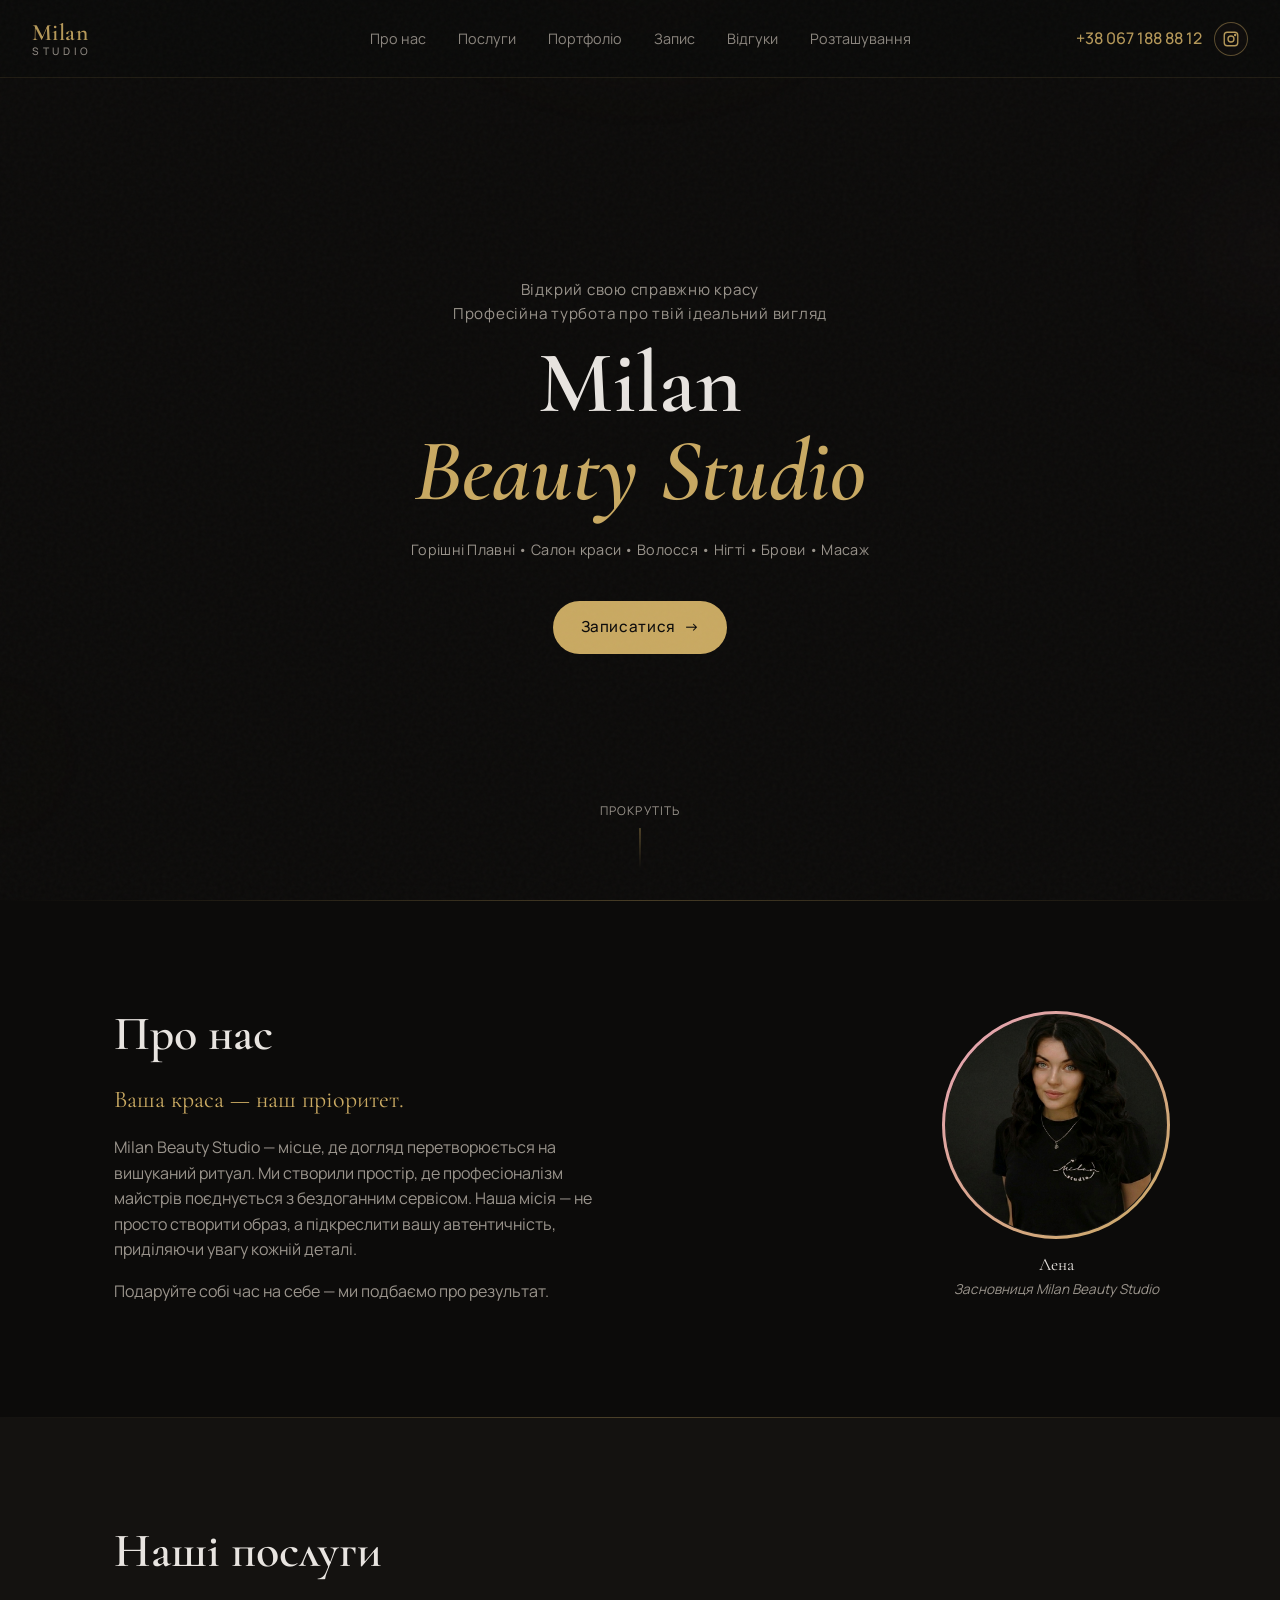
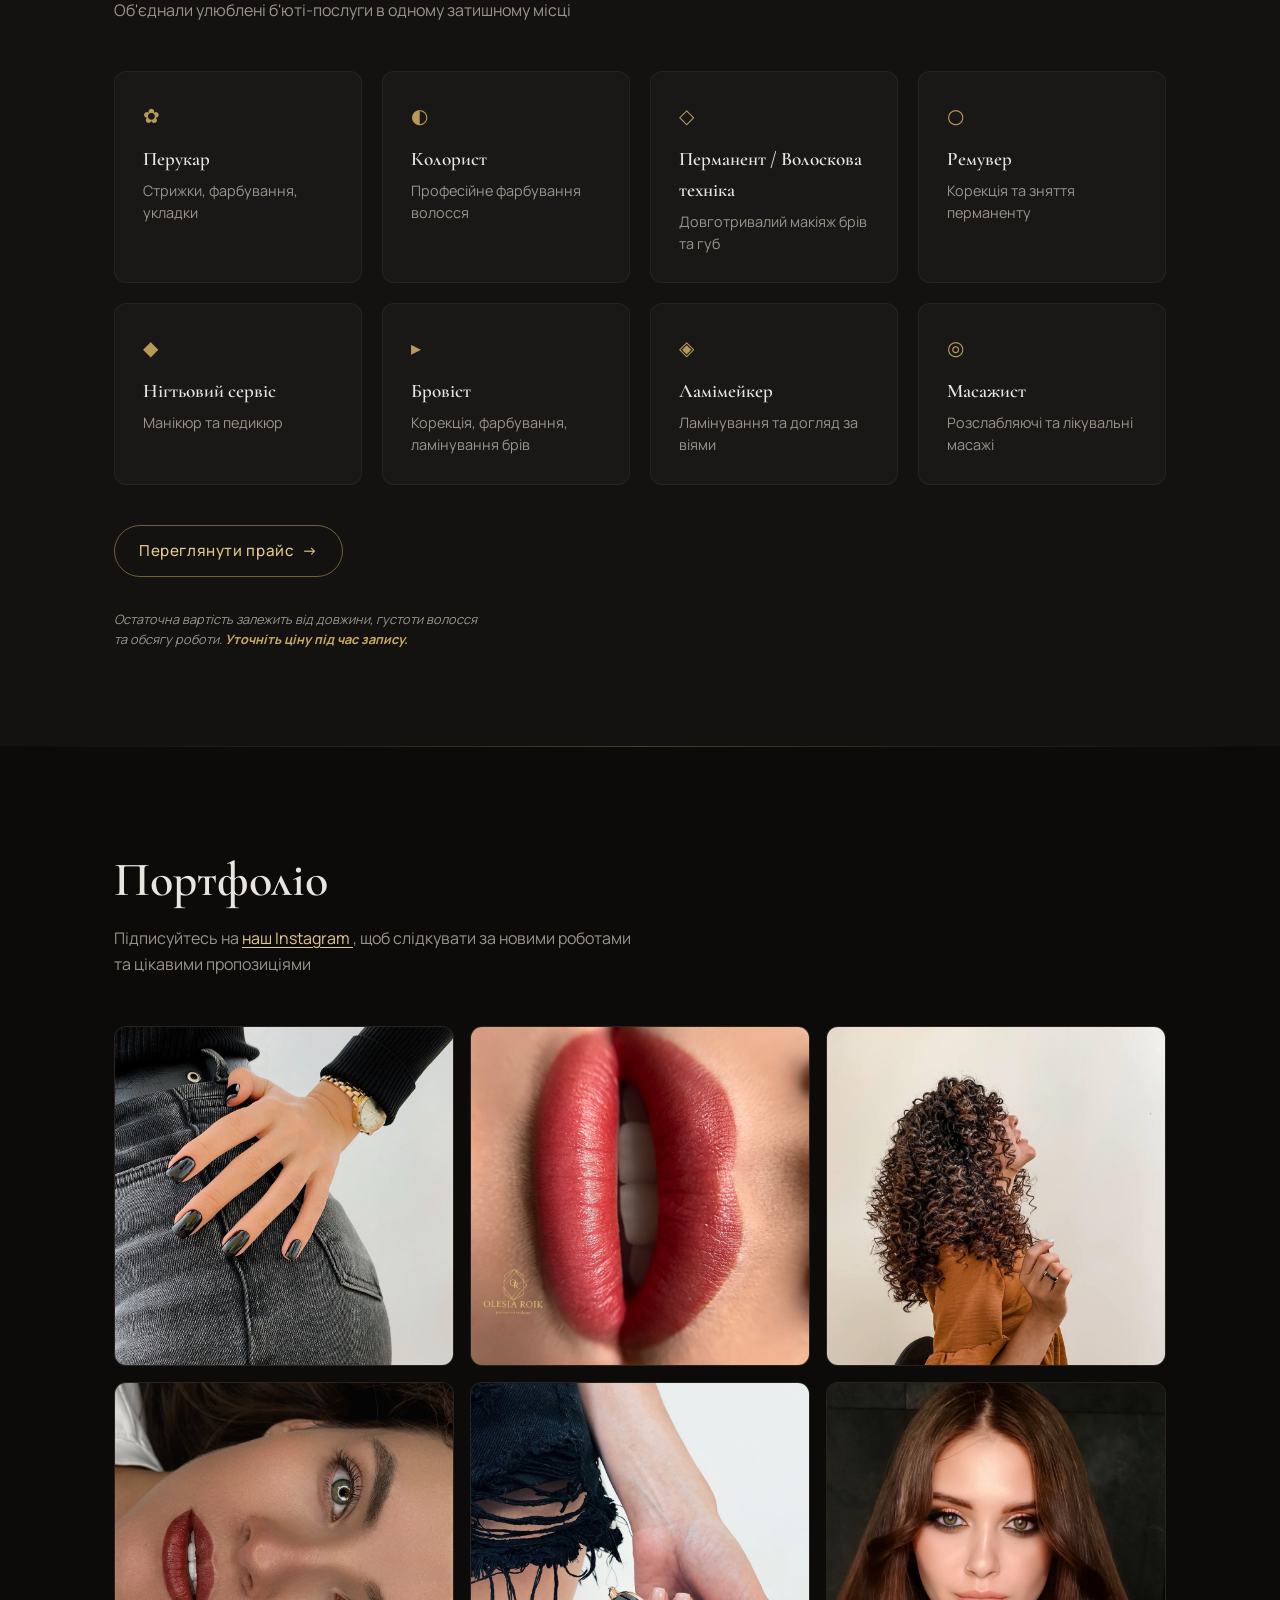
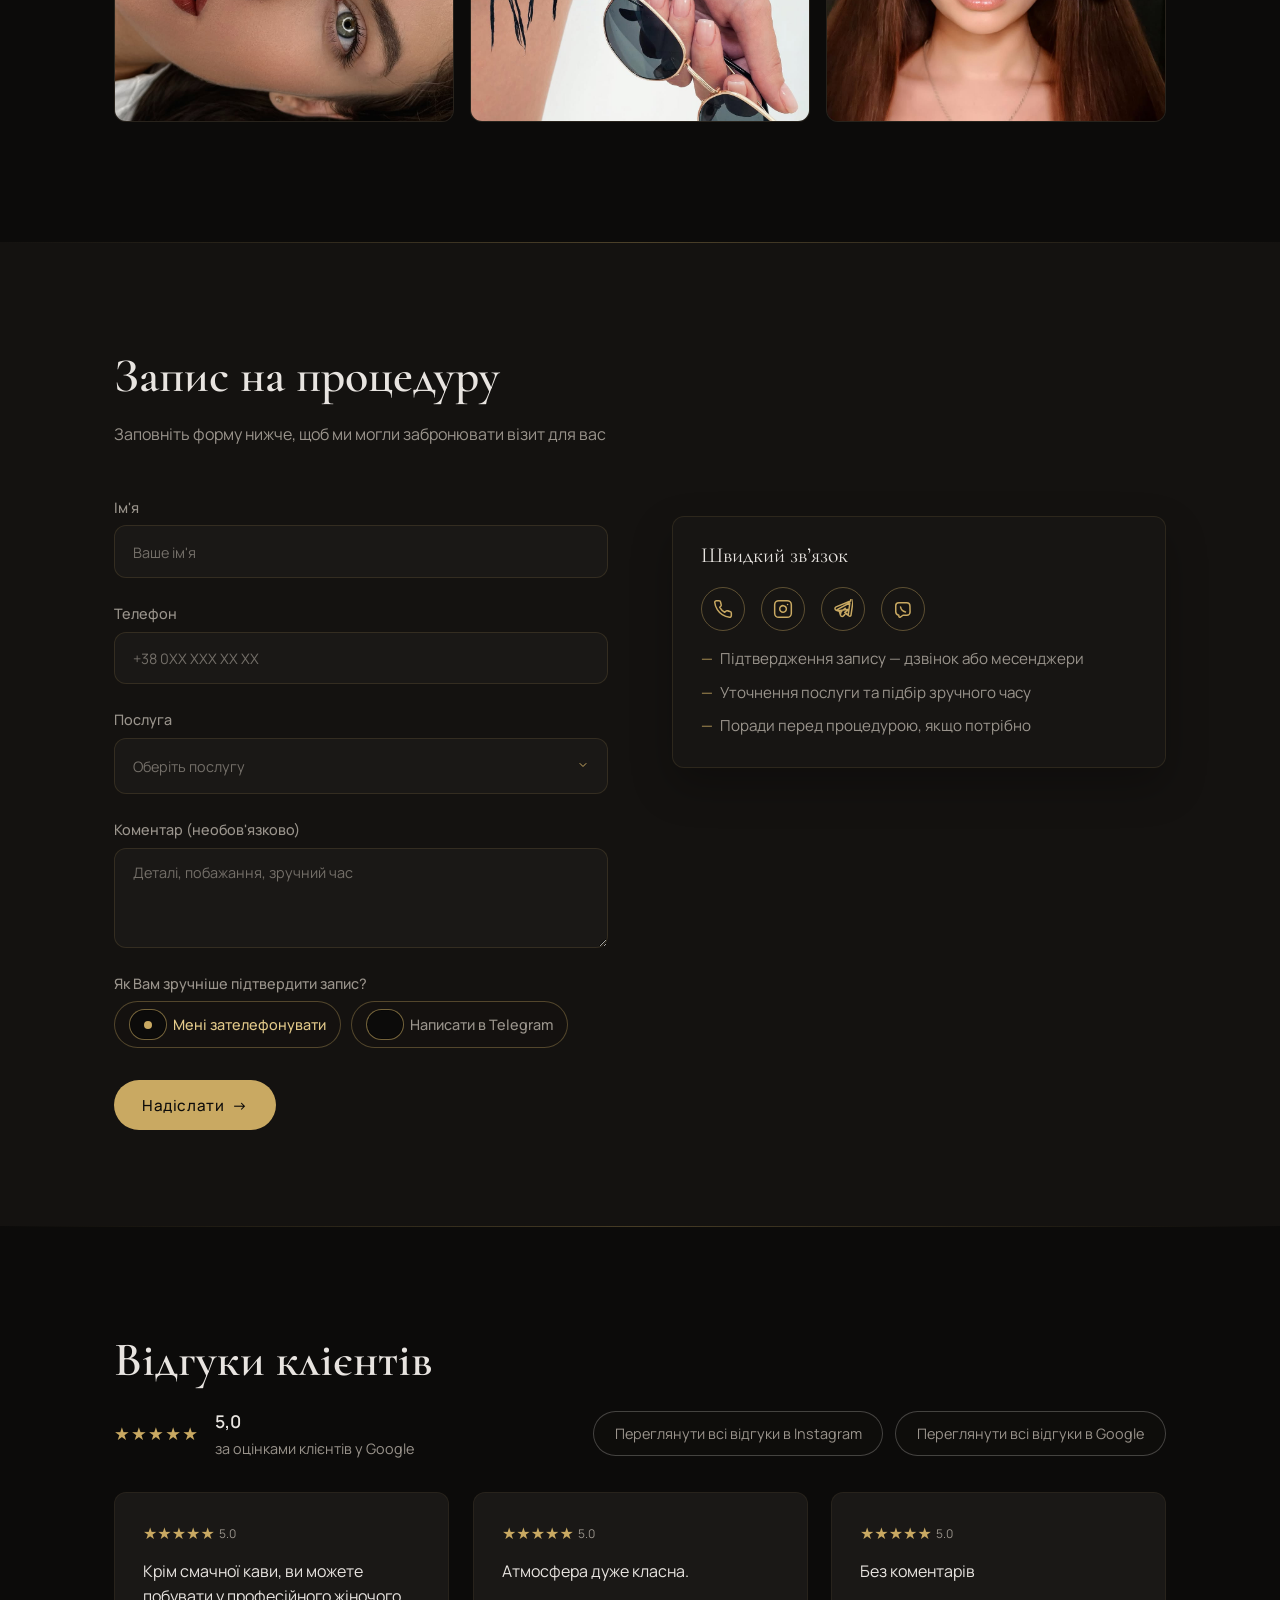
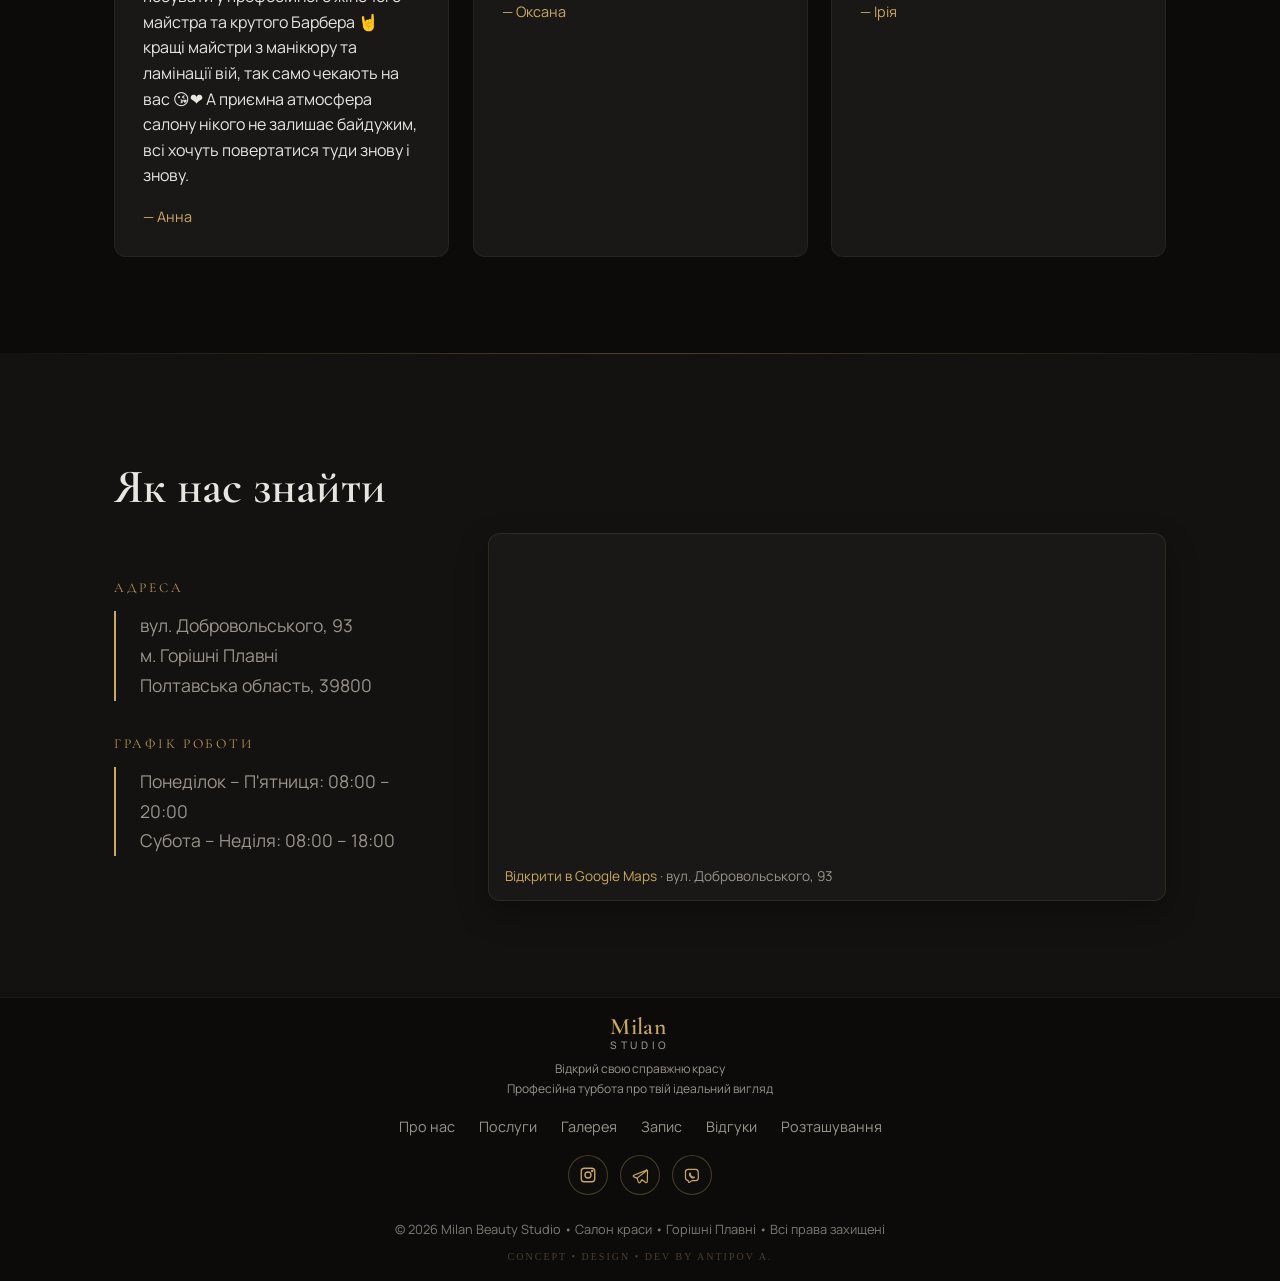
==== commit 2ab54a2f: "Add files via upload" ====
--- a/index.html
+++ b/index.html
@@ -30,6 +30,7 @@
       rel="stylesheet"
     />
     <link rel="stylesheet" href="styles.css" />
+    <link rel="icon" type="image/png" href="images/favicon.png" />
   </head>
   <body>
     <div class="noise" aria-hidden="true"></div>
@@ -45,7 +46,7 @@
         <a href="#gallery">Портфоліо</a>
         <a href="#contact">Запис</a>
         <a href="#reviews">Відгуки</a>
-        <a href="#location">Контакти</a>
+        <a href="#location">Розташування</a>
       </nav>
       <div class="header-actions">
         <a href="tel:+380671888812" class="header-phone">+38 067 188 88 12</a>
@@ -547,7 +548,7 @@
                   </a>
                 </div>
                 <ul class="contact-side-list">
-                  <li>Підтвердження запису — дзвінок або Telegram</li>
+                  <li>Підтвердження запису — дзвінок або месенджери</li>
                   <li>Уточнення послуги та підбір зручного часу</li>
                   <li>Поради перед процедурою, якщо потрібно</li>
                 </ul>
@@ -608,11 +609,23 @@
         <div class="container">
           <h2 class="section-title animate-on-scroll">Як нас знайти</h2>
           <div class="location-content animate-on-scroll">
-            <address class="location-address">
-              вул. Добровольського, 93<br />
-              м. Горішні Плавні<br />
-              Полтавська область, 39800
-            </address>
+            <div class="location-info">
+              <div class="location-info-block">
+                <span class="location-label">Адреса</span>
+                <address class="location-address">
+                  вул. Добровольського, 93<br />
+                  м. Горішні Плавні<br />
+                  Полтавська область, 39800
+                </address>
+              </div>
+              <div class="location-info-block">
+                <span class="location-label">Графік роботи</span>
+                <div class="location-schedule">
+                  Понеділок – П'ятниця: 08:00 – 20:00<br />
+                  Субота – Неділя: 08:00 – 18:00
+                </div>
+              </div>
+            </div>
             <div class="location-map-wrap">
               <iframe
                 class="map-iframe"
@@ -655,7 +668,7 @@
             <a href="#gallery">Галерея</a>
             <a href="#contact">Запис</a>
             <a href="#reviews">Відгуки</a>
-            <a href="#location">Контакти</a>
+            <a href="#location">Розташування</a>
           </nav>
           <div class="footer-social" aria-label="Соцмережі">
             <a
@@ -792,13 +805,39 @@
           type="button"
           class="lightbox-nav lightbox-prev"
           aria-label="Попередній"
-        ></button>
+        >
+          <svg
+            viewBox="0 0 24 24"
+            fill="none"
+            stroke="currentColor"
+            xmlns="http://www.w3.org/2000/svg"
+          >
+            <path
+              d="M15 18l-6-6 6-6"
+              stroke-linecap="round"
+              stroke-linejoin="round"
+            />
+          </svg>
+        </button>
         <img src="" alt="" id="lightbox-img" />
         <button
           type="button"
           class="lightbox-nav lightbox-next"
           aria-label="Наступний"
-        ></button>
+        >
+          <svg
+            viewBox="0 0 24 24"
+            fill="none"
+            stroke="currentColor"
+            xmlns="http://www.w3.org/2000/svg"
+          >
+            <path
+              d="M9 18l6-6-6-6"
+              stroke-linecap="round"
+              stroke-linejoin="round"
+            />
+          </svg>
+        </button>
       </div>
     </div>
 
@@ -818,7 +857,20 @@
           "postalCode": "39800",
           "addressCountry": "UA"
         },
-        "openingHoursSpecification": [],
+        "openingHoursSpecification": [
+          {
+            "@type": "OpeningHoursSpecification",
+            "dayOfWeek": ["Monday", "Tuesday", "Wednesday", "Thursday", "Friday"],
+            "opens": "08:00",
+            "closes": "20:00"
+          },
+          {
+            "@type": "OpeningHoursSpecification",
+            "dayOfWeek": ["Saturday", "Sunday"],
+            "opens": "08:00",
+            "closes": "18:00"
+          }
+        ],
         "priceRange": "$$"
       }
     </script>
--- a/styles.css
+++ b/styles.css
@@ -213,6 +213,28 @@
 }
 
 @media (max-width: 768px) {
+  .header {
+    padding: 0.75rem 1.25rem;
+    display: grid;
+    grid-template-columns: 1fr auto 1fr;
+    align-items: center;
+  }
+
+  .logo {
+    justify-self: start;
+  }
+
+  .header-actions {
+    justify-self: center;
+    gap: 0;
+  }
+
+  .burger {
+    justify-self: end;
+    display: flex;
+    z-index: 101;
+  }
+
   .nav {
     position: fixed;
     top: 0;
@@ -236,10 +258,6 @@
   .header-phone {
     display: none;
   }
-  .burger {
-    display: flex;
-    z-index: 101;
-  }
 }
 
 body.menu-open {
@@ -267,7 +285,6 @@
   box-shadow: 0 18px 45px rgba(0, 0, 0, 0.35);
   transition: transform var(--transition-fast), box-shadow var(--transition-fast),
     background var(--transition-fast);
-  opacity: 0.7;
 }
 
 .floating-booking:hover {
@@ -275,7 +292,6 @@
   color: var(--bg);
   transform: translateY(-2px);
   box-shadow: 0 22px 55px rgba(0, 0, 0, 0.45);
-  opacity: 1;
 }
 
 /* ===== Hero ===== */
@@ -289,6 +305,7 @@
   padding: 6rem 1.5rem 4rem;
   position: relative;
   overflow: hidden;
+  background: var(--bg);
 }
 
 .hero-bg {
@@ -1017,41 +1034,83 @@
 }
 
 .lightbox-nav {
-  width: 40px;
-  height: 40px;
+  width: 54px;
+  height: 54px;
   border-radius: 50%;
-  border: 1px solid rgba(232, 228, 224, 0.5);
-  background: rgba(20, 18, 16, 0.7);
+  border: 1.5px solid rgba(201, 169, 98, 0.4);
+  background: rgba(12, 11, 10, 0.85);
   display: none;
   align-items: center;
   justify-content: center;
-  color: var(--text);
-  font-size: 1.2rem;
+  color: var(--gold-light);
   cursor: pointer;
-  transition: background var(--transition-fast), border-color var(--transition-fast), transform var(--transition-fast);
-}
-
-.lightbox-nav::before {
-  content: "";
+  transition: all var(--transition-fast);
+  backdrop-filter: blur(8px);
+  -webkit-tap-highlight-color: transparent;
+  padding: 0;
+}
+
+.lightbox-nav svg {
+  width: 24px;
+  height: 24px;
+  stroke-width: 2.5;
   display: block;
-  width: 10px;
-  height: 10px;
-  border-top: 2px solid currentColor;
-  border-right: 2px solid currentColor;
-}
-
-.lightbox-prev::before {
-  transform: rotate(-135deg);
-}
-
-.lightbox-next::before {
-  transform: rotate(45deg);
 }
 
 .lightbox-nav:hover {
-  background: rgba(20, 18, 16, 0.95);
+  background: var(--gold);
   border-color: var(--gold);
-  transform: translateY(-1px);
+  color: var(--bg);
+}
+
+.lightbox-nav:active {
+  transform: scale(0.95);
+}
+
+@media (max-width: 768px) {
+  .lightbox-nav {
+    width: 48px;
+    height: 48px;
+    border-color: rgba(201, 169, 98, 0.4);
+    background: rgba(12, 11, 10, 0.85);
+    position: fixed;
+    top: 50%;
+    transform: translateY(-50%);
+    z-index: 1001;
+    backdrop-filter: blur(12px);
+  }
+
+  .lightbox-nav:hover {
+    background: rgba(12, 11, 10, 0.85);
+    color: var(--gold-light);
+    transform: translateY(-50%);
+  }
+
+  .lightbox-nav:active {
+    background: var(--gold);
+    color: var(--bg);
+    transform: translateY(-50%) scale(0.9);
+  }
+  
+  .lightbox-prev {
+    left: 10px;
+  }
+  
+  .lightbox-next {
+    right: 10px;
+  }
+  
+  .lightbox-content {
+    gap: 0;
+    padding: 0;
+    width: 100%;
+    height: 100%;
+  }
+
+  .lightbox-content img {
+    max-width: 95vw;
+    max-height: 80vh;
+  }
 }
 
 /* ===== Contact ===== */
@@ -1582,15 +1641,33 @@
 
 .location-content {
   display: grid;
-  grid-template-columns: 320px 1fr;
+  grid-template-columns: 326px 1fr;
   gap: 3rem;
   align-items: center;
 }
 
-.location-address {
+.location-info {
+  display: flex;
+  flex-direction: column;
+  gap: 2rem;
+}
+
+.location-label {
+  display: block;
+  font-family: var(--font-display);
+  font-size: 0.85rem;
+  color: var(--gold);
+  text-transform: uppercase;
+  letter-spacing: 0.2em;
+  margin-bottom: 0.75rem;
+  opacity: 0.9;
+}
+
+.location-address,
+.location-schedule {
   font-style: normal;
   font-size: 1.1rem;
-  line-height: 1.8;
+  line-height: 1.7;
   color: var(--text-muted);
   border-left: 2px solid var(--gold);
   padding-left: 1.5rem;
@@ -1632,12 +1709,16 @@
   }
   .location-content {
     grid-template-columns: 1fr;
+    gap: 2.5rem;
+  }
+  .location-info {
+    text-align: center;
     gap: 1.5rem;
   }
-  .location-address {
+  .location-address,
+  .location-schedule {
     border-left: none;
     padding-left: 0;
-    text-align: center;
   }
   .map-iframe {
     height: 260px;
@@ -1723,25 +1804,42 @@
 /* ===== Scroll-triggered animations ===== */
 .animate-on-scroll {
   opacity: 0;
-  transform: translateY(28px);
-  transition: opacity 0.7s cubic-bezier(0.4, 0, 0.2, 1), transform 0.7s cubic-bezier(0.4, 0, 0.2, 1);
+  transform: translateY(35px) scale(0.98);
+  transition: opacity 1.2s cubic-bezier(0.2, 0.8, 0.2, 1), 
+              transform 1.2s cubic-bezier(0.2, 0.8, 0.2, 1);
+  will-change: transform, opacity;
 }
 
 .animate-on-scroll.visible {
   opacity: 1;
+  transform: translateY(0) scale(1);
+}
+
+/* Stagger delays for grid items */
+.service-card[data-delay="1"].visible, 
+.gallery-item[data-delay="1"].visible { transition-delay: 0.1s; }
+.service-card[data-delay="2"].visible, 
+.gallery-item[data-delay="2"].visible { transition-delay: 0.2s; }
+.service-card[data-delay="3"].visible, 
+.gallery-item[data-delay="3"].visible { transition-delay: 0.3s; }
+.service-card[data-delay="4"].visible, 
+.gallery-item[data-delay="4"].visible { transition-delay: 0.4s; }
+.service-card[data-delay="5"].visible, 
+.gallery-item[data-delay="5"].visible { transition-delay: 0.5s; }
+.service-card[data-delay="6"].visible { transition-delay: 0.6s; }
+.service-card[data-delay="7"].visible { transition-delay: 0.7s; }
+
+/* Special animation for section titles */
+h2.section-title.animate-on-scroll {
+  transform: translateY(20px);
+}
+
+h2.section-title.animate-on-scroll.visible {
   transform: translateY(0);
 }
 
-.service-card[data-delay="1"].visible { transition-delay: 0.05s; }
-.service-card[data-delay="2"].visible { transition-delay: 0.1s; }
-.service-card[data-delay="3"].visible { transition-delay: 0.15s; }
-.service-card[data-delay="4"].visible { transition-delay: 0.2s; }
-.service-card[data-delay="5"].visible { transition-delay: 0.25s; }
-.service-card[data-delay="6"].visible { transition-delay: 0.3s; }
-.service-card[data-delay="7"].visible { transition-delay: 0.35s; }
-
-.gallery-item[data-delay="1"].visible { transition-delay: 0.05s; }
-.gallery-item[data-delay="2"].visible { transition-delay: 0.1s; }
-.gallery-item[data-delay="3"].visible { transition-delay: 0.15s; }
-.gallery-item[data-delay="4"].visible { transition-delay: 0.2s; }
-.gallery-item[data-delay="5"].visible { transition-delay: 0.25s; }
+/* Smooth reveal for text paragraphs */
+.about-desc.animate-on-scroll,
+.section-sub.animate-on-scroll {
+  transition-duration: 1.4s;
+}
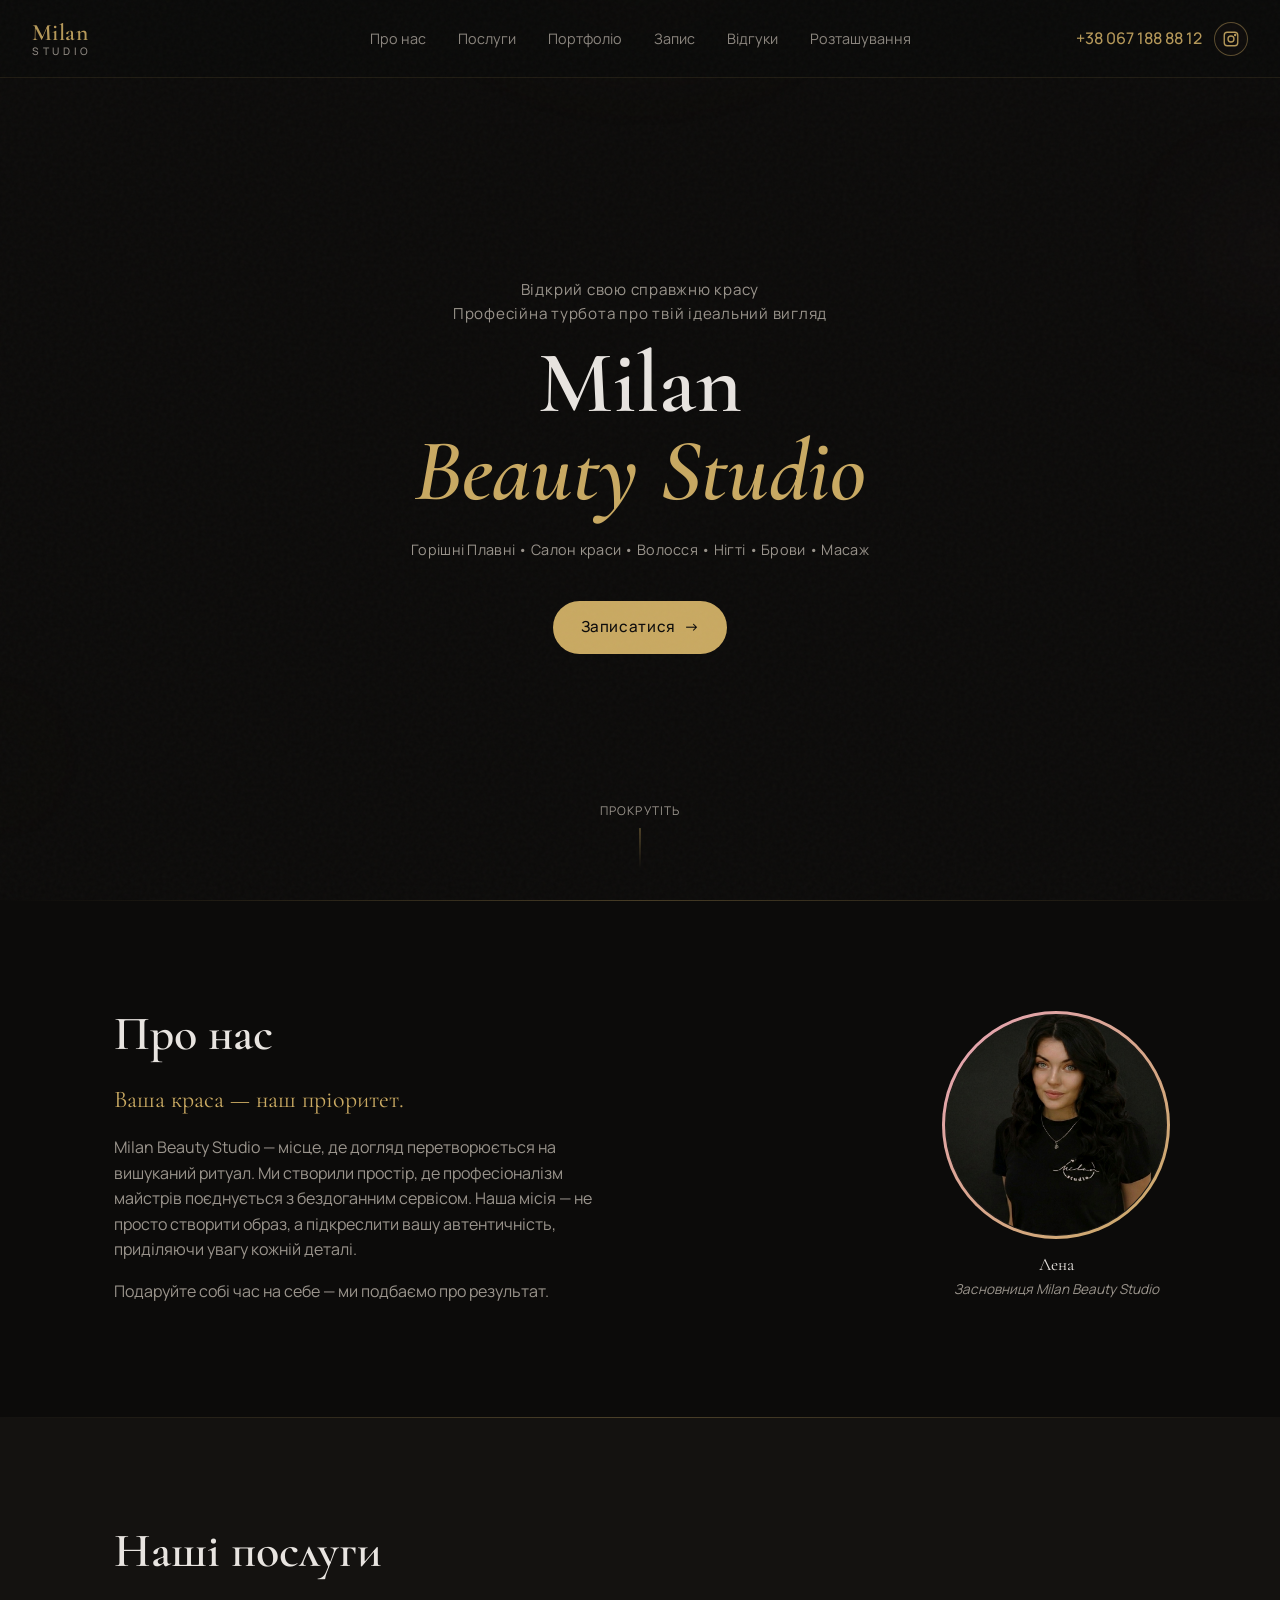
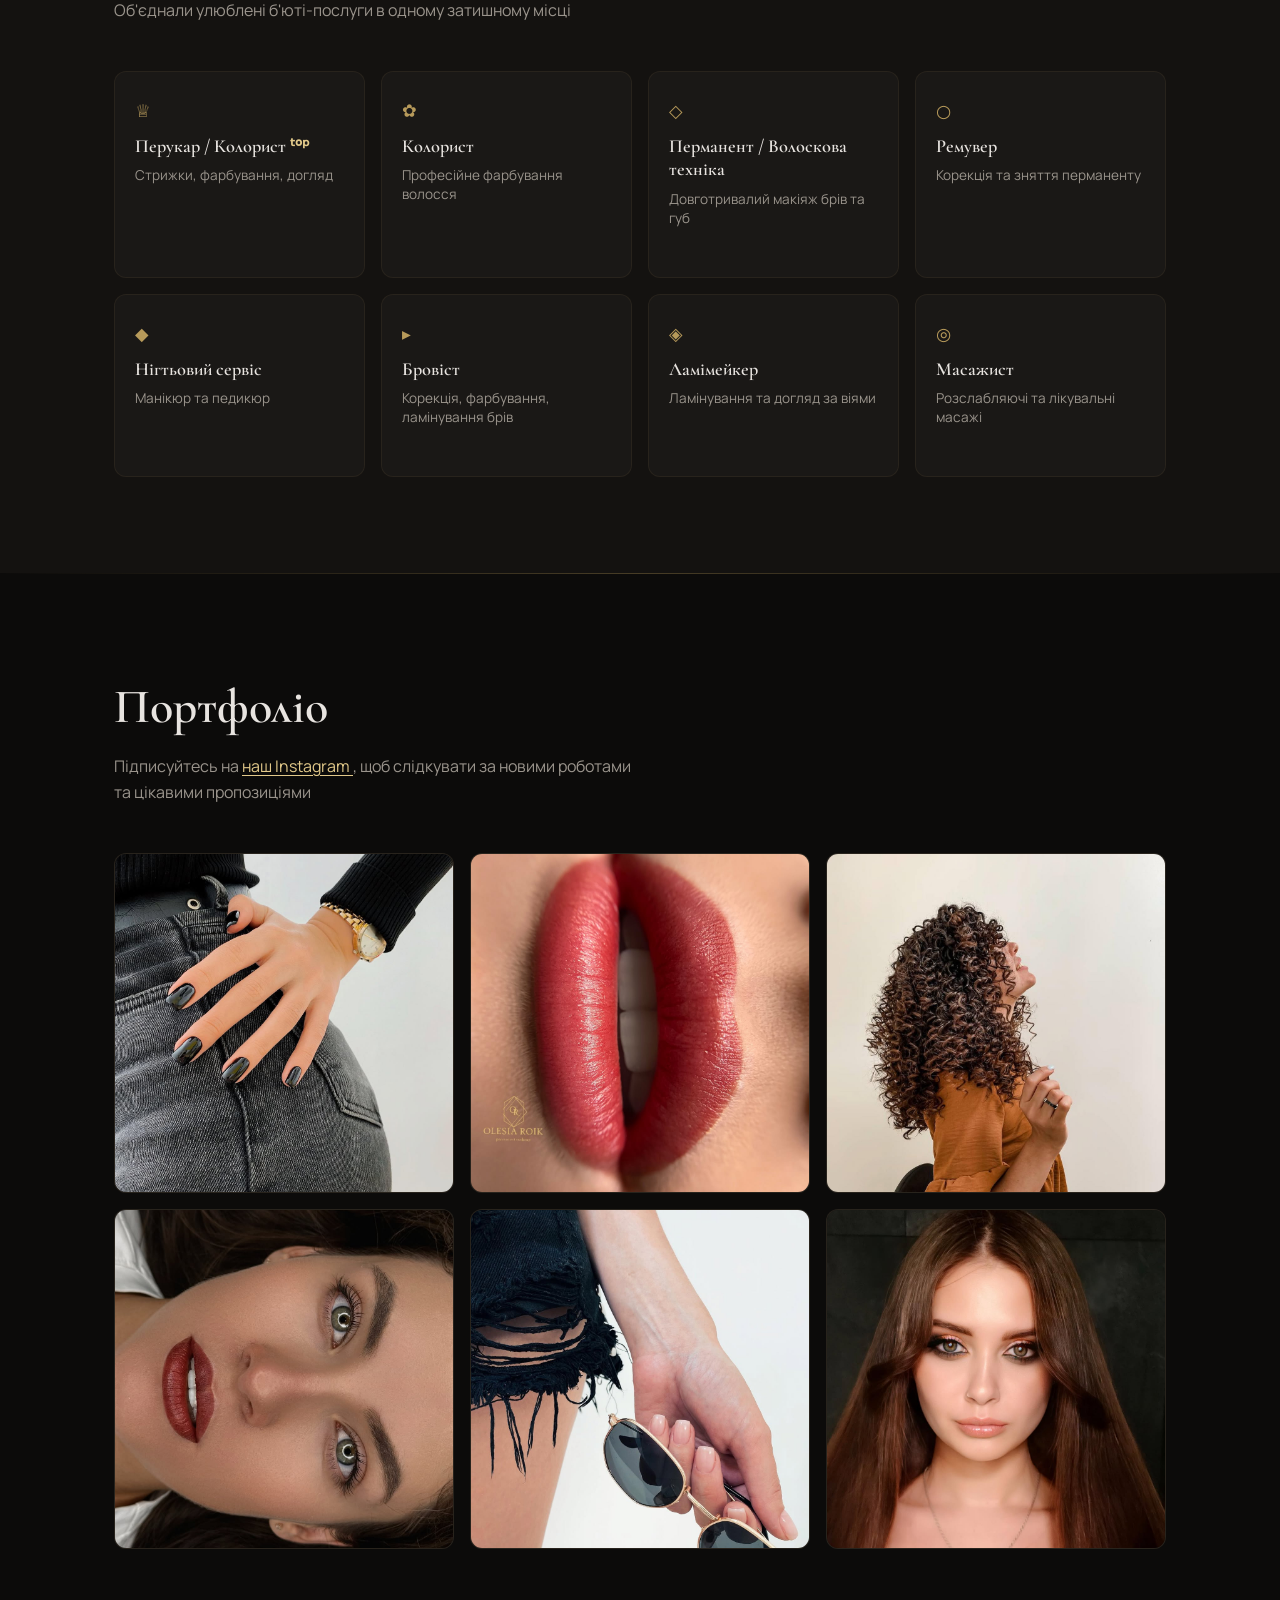
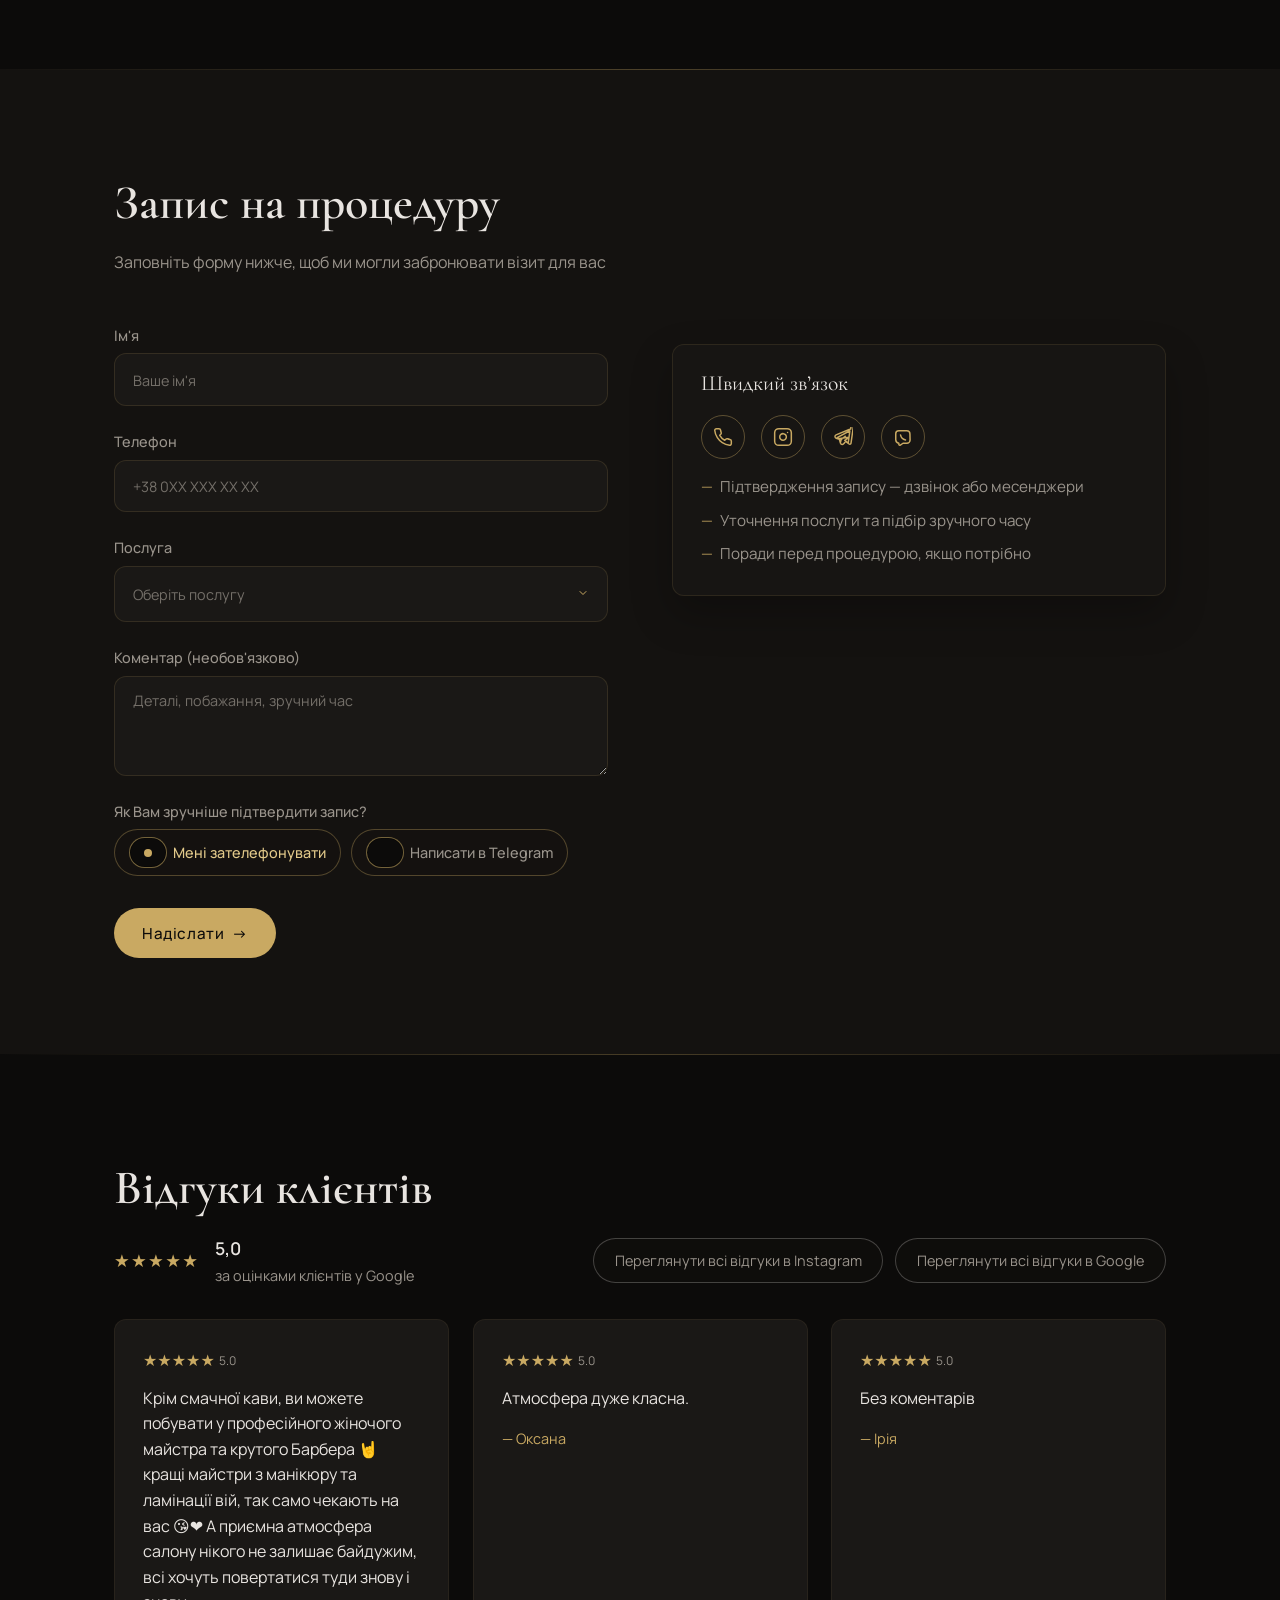
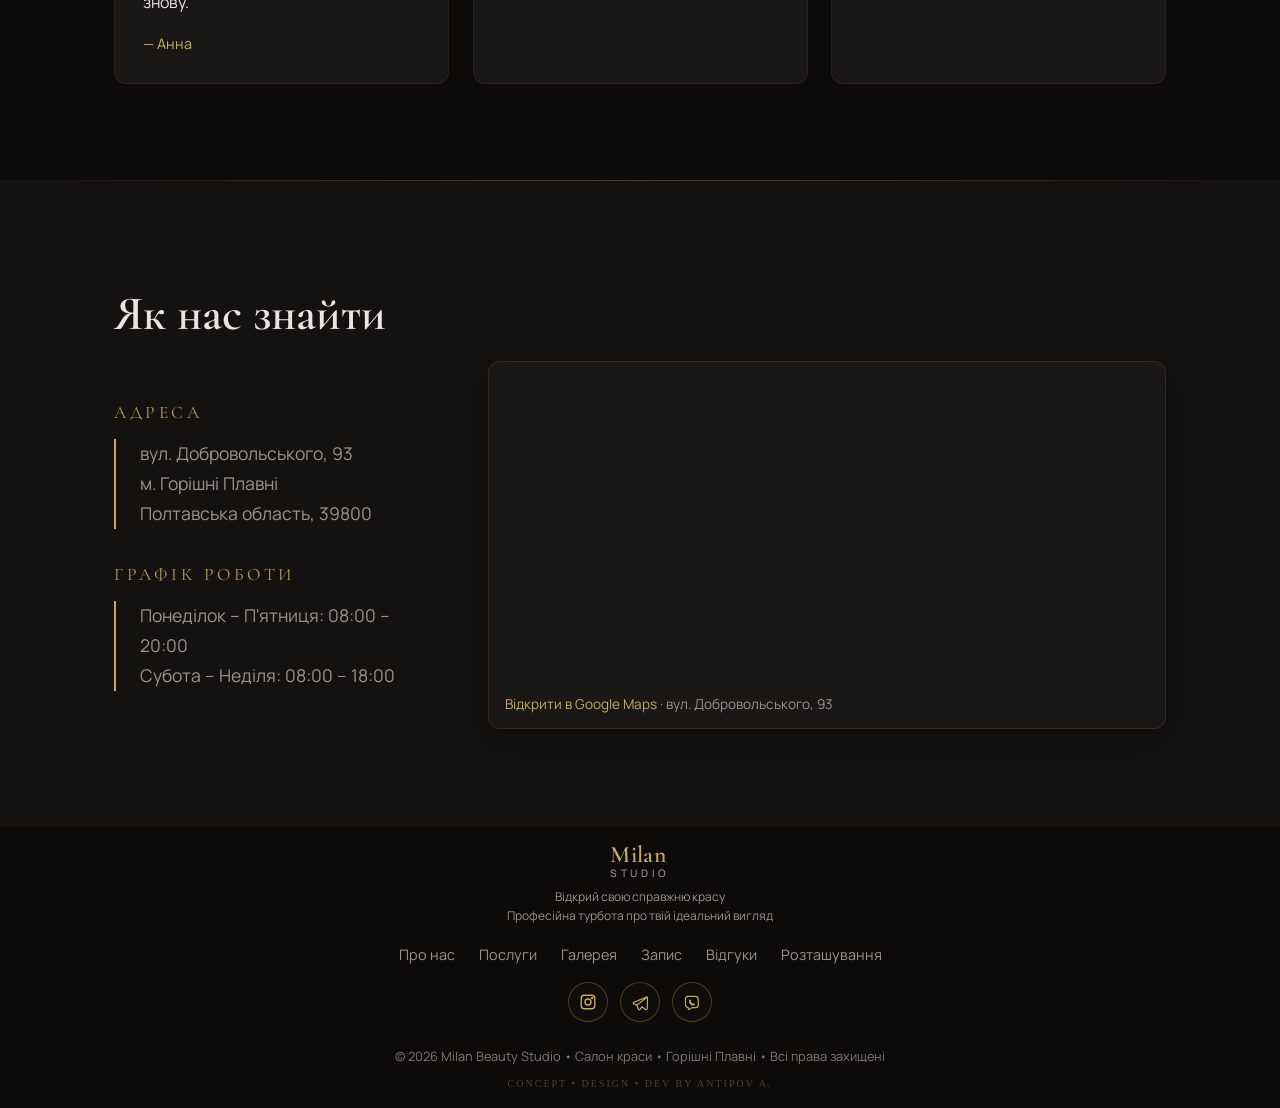
==== commit d69f55c8: "Add files via upload" ====
--- a/index.html
+++ b/index.html
@@ -191,64 +191,78 @@
             Об'єднали улюблені б'юті-послуги в одному затишному місці
           </p>
           <div class="services-grid">
-            <article class="service-card animate-on-scroll" data-delay="0">
+            <article
+              class="service-card animate-on-scroll"
+              data-service="hair"
+              data-delay="0"
+            >
+              <div class="card-icon" aria-hidden="true">♕</div>
+              <h3>Перукар / Колорист <b style="color: #e2c98a">ᵗᵒᵖ</b></h3>
+              <p>Стрижки, фарбування, догляд</p>
+            </article>
+            <article
+              class="service-card animate-on-scroll"
+              data-service="colorist"
+              data-delay="1"
+            >
               <div class="card-icon" aria-hidden="true">✿</div>
-              <h3>Перукар</h3>
-              <p>Стрижки, фарбування, укладки</p>
-            </article>
-            <article class="service-card animate-on-scroll" data-delay="1">
-              <div class="card-icon" aria-hidden="true">◐</div>
               <h3>Колорист</h3>
               <p>Професійне фарбування волосся</p>
             </article>
-            <article class="service-card animate-on-scroll" data-delay="2">
+            <article
+              class="service-card animate-on-scroll"
+              data-service="permanent"
+              data-delay="2"
+            >
               <div class="card-icon" aria-hidden="true">◇</div>
               <h3>Перманент / Волоскова техніка</h3>
               <p>Довготривалий макіяж брів та губ</p>
             </article>
-            <article class="service-card animate-on-scroll" data-delay="3">
+            <article
+              class="service-card animate-on-scroll"
+              data-service="remover"
+              data-delay="3"
+            >
               <div class="card-icon" aria-hidden="true">○</div>
               <h3>Ремувер</h3>
               <p>Корекція та зняття перманенту</p>
             </article>
-            <article class="service-card animate-on-scroll" data-delay="4">
+            <article
+              class="service-card animate-on-scroll"
+              data-service="nails"
+              data-delay="4"
+            >
               <div class="card-icon" aria-hidden="true">◆</div>
               <h3>Нігтьовий сервіс</h3>
               <p>Манікюр та педикюр</p>
             </article>
-            <article class="service-card animate-on-scroll" data-delay="5">
+            <article
+              class="service-card animate-on-scroll"
+              data-service="brows"
+              data-delay="5"
+            >
               <div class="card-icon" aria-hidden="true">▸</div>
               <h3>Бровіст</h3>
               <p>Корекція, фарбування, ламінування брів</p>
             </article>
-            <article class="service-card animate-on-scroll" data-delay="6">
+            <article
+              class="service-card animate-on-scroll"
+              data-service="lashes"
+              data-delay="6"
+            >
               <div class="card-icon" aria-hidden="true">◈</div>
               <h3>Ламімейкер</h3>
               <p>Ламінування та догляд за віями</p>
             </article>
-            <article class="service-card animate-on-scroll" data-delay="7">
+            <article
+              class="service-card animate-on-scroll"
+              data-service="massage"
+              data-delay="7"
+            >
               <div class="card-icon" aria-hidden="true">◎</div>
               <h3>Масажист</h3>
               <p>Розслабляючі та лікувальні масажі</p>
             </article>
-          </div>
-          <div class="services-prices">
-            <button
-              type="button"
-              class="btn btn-ghost btn-prices animate-on-scroll"
-            >
-              <span>Переглянути прайс</span>
-              <span class="btn-arrow" aria-hidden="true">→</span>
-            </button>
-            <p class="prices-note">
-              <i
-                >Остаточна вартість залежить від довжини, густоти волосся
-                <br />та обсягу роботи.
-                <b style="color: var(--gold)"
-                  >Уточніть ціну під час запису.</b
-                ></i
-              >
-            </p>
           </div>
         </div>
       </section>
@@ -841,6 +855,71 @@
       </div>
     </div>
 
+    <div
+      class="price-modal"
+      id="price-modal"
+      role="dialog"
+      aria-modal="true"
+      aria-label="Прайс-лист послуг"
+      hidden
+    >
+      <div class="price-modal-overlay"></div>
+      <div class="price-modal-container animate-on-scroll">
+        <button type="button" class="price-modal-close" aria-label="Закрити">
+          ×
+        </button>
+        <div class="price-modal-content">
+          <header class="price-modal-header">
+            <h2 id="modal-category-title" class="price-modal-title">Послуги</h2>
+          </header>
+          <div class="price-table-wrap">
+            <table class="price-table">
+              <thead>
+                <tr class="price-header-row">
+                  <th class="price-header-name">Послуги</th>
+                  <th class="price-header-val badge-master">
+                    <div class="master-badge-item">
+                      <div class="master-photo-circle">
+                        <img
+                          src="images/founder.jpg"
+                          alt="Майстер"
+                          class="master-photo"
+                          id="photo-master"
+                        />
+                      </div>
+                      <span class="price-badge">Майстер</span>
+                    </div>
+                  </th>
+                  <th class="price-header-val badge-top-master">
+                    <div class="master-badge-item">
+                      <div class="master-photo-circle">
+                        <img
+                          src="images/founder.jpg"
+                          alt="Топ-Майстер"
+                          class="master-photo"
+                          id="photo-top-master"
+                        />
+                      </div>
+                      <span class="price-badge">Топ-майстер</span>
+                    </div>
+                  </th>
+                </tr>
+              </thead>
+              <tbody id="modal-price-body">
+                <!-- Контент буде додано через JS -->
+              </tbody>
+            </table>
+          </div>
+          <footer class="price-modal-footer">
+            <p>* Остаточна вартість залежить від обсягу роботи.</p>
+            <a href="#contact" class="btn btn-primary price-modal-btn"
+              >Записатися</a
+            >
+          </footer>
+        </div>
+      </div>
+    </div>
+
     <script type="application/ld+json">
       {
         "@context": "https://schema.org",
@@ -860,7 +939,13 @@
         "openingHoursSpecification": [
           {
             "@type": "OpeningHoursSpecification",
-            "dayOfWeek": ["Monday", "Tuesday", "Wednesday", "Thursday", "Friday"],
+            "dayOfWeek": [
+              "Monday",
+              "Tuesday",
+              "Wednesday",
+              "Thursday",
+              "Friday"
+            ],
             "opens": "08:00",
             "closes": "20:00"
           },
--- a/styles.css
+++ b/styles.css
@@ -1,4 +1,14 @@
 /* ===== Variables ===== */
+html {
+  scroll-behavior: smooth;
+}
+
+@media (prefers-reduced-motion: reduce) {
+  html {
+    scroll-behavior: auto;
+  }
+}
+
 :root {
   --bg: #0c0b0a;
   --bg-elevated: #141210;
@@ -801,64 +811,78 @@
 
 .services-grid {
   display: grid;
-  grid-template-columns: repeat(auto-fill, minmax(240px, 1fr));
-  gap: 1.25rem;
+  grid-template-columns: repeat(auto-fill, minmax(220px, 1fr));
+  gap: 1rem;
 }
 
 .service-card {
   background: var(--bg-card);
   border: 1px solid rgba(201, 169, 98, 0.08);
   border-radius: var(--radius);
-  padding: 1.75rem;
+  padding: 1.5rem 1.25rem 3rem; /* Компактніші відступи */
   transition: var(--transition);
   position: relative;
   overflow: hidden;
-}
-
-.service-card::before {
-  content: "";
+  cursor: pointer;
+  display: flex;
+  flex-direction: column;
+  height: 100%;
+}
+
+.service-card::after {
+  content: "Переглянути прайс →";
   position: absolute;
-  top: 0;
-  left: 0;
-  width: 100%;
-  height: 2px;
-  background: var(--gradient-ring);
-  background-size: 200% 200%;
-  transform: scaleX(0);
-  transform-origin: left;
-  transition: transform var(--transition);
-  animation: gradient-rotate 6s ease infinite;
+  bottom: 1.25rem;
+  left: 1.25rem;
+  font-size: 0.7rem;
+  color: var(--gold);
+  font-weight: 600;
+  letter-spacing: 0.05em;
+  text-transform: uppercase;
+  opacity: 0;
+  transform: translateY(5px);
+  transition: all var(--transition-fast);
 }
 
 .service-card:hover {
-  border-color: rgba(201, 169, 98, 0.2);
+  border-color: rgba(201, 169, 98, 0.3);
   transform: translateY(-4px);
-  box-shadow: 0 12px 32px rgba(0, 0, 0, 0.3);
-}
-
-.service-card:hover::before {
-  transform: scaleX(1);
+  box-shadow: 0 15px 30px rgba(0, 0, 0, 0.35);
+  background: rgba(201, 169, 98, 0.03);
+}
+
+.service-card:hover::after {
+  opacity: 1;
+  transform: translateY(0);
+}
+
+.service-card:hover .card-icon {
+  color: var(--gold-light);
 }
 
 .card-icon {
-  font-size: 1.25rem;
-  color: var(--gold);
-  margin-bottom: 0.75rem;
+  font-size: 1.1rem;
+  color: var(--gold);
+  margin-bottom: 0.65rem;
   opacity: 0.9;
+  transition: transform var(--transition-fast);
 }
 
 .service-card h3 {
   font-family: var(--font-display);
-  font-size: 1.2rem;
+  font-size: 1.15rem;
   font-weight: 600;
-  margin-bottom: 0.35rem;
+  margin-bottom: 0.45rem;
   color: var(--text);
+  line-height: 1.3;
 }
 
 .service-card p {
-  font-size: 0.9rem;
-  color: var(--text-muted);
-  line-height: 1.5;
+  font-size: 0.85rem;
+  color: var(--text-muted);
+  line-height: 1.45;
+  margin-bottom: 0;
+  flex-grow: 1;
 }
 
 /* Services: преміальна кнопка прайсу під сіткою */
@@ -1655,7 +1679,7 @@
 .location-label {
   display: block;
   font-family: var(--font-display);
-  font-size: 0.85rem;
+  font-size: 1.1rem;
   color: var(--gold);
   text-transform: uppercase;
   letter-spacing: 0.2em;
@@ -1725,6 +1749,323 @@
   }
 }
 
+/* ===== Price Modal ===== */
+.price-modal {
+  position: fixed;
+  inset: 0;
+  z-index: 2000;
+  display: flex;
+  align-items: center;
+  justify-content: center;
+  padding: 1.5rem;
+  opacity: 0;
+  visibility: hidden;
+  transition: opacity var(--transition), visibility var(--transition);
+}
+
+.price-modal:not([hidden]) {
+  opacity: 1;
+  visibility: visible;
+}
+
+.price-modal-overlay {
+  position: absolute;
+  inset: 0;
+  background: rgba(12, 11, 10, 0.9);
+  backdrop-filter: blur(8px);
+}
+
+.price-modal-container {
+  position: relative;
+  z-index: 1;
+  width: 100%;
+  max-width: 680px;
+  background: var(--bg-card);
+  border: 1px solid rgba(201, 169, 98, 0.2);
+  border-radius: var(--radius);
+  overflow: hidden;
+  box-shadow: 0 40px 100px rgba(0, 0, 0, 0.6);
+  max-height: 90vh;
+  display: flex;
+  flex-direction: column;
+}
+
+.price-modal-close {
+  position: absolute;
+  top: 1rem;
+  right: 1rem;
+  width: 44px;
+  height: 44px;
+  display: flex;
+  align-items: center;
+  justify-content: center;
+  font-size: 2rem;
+  color: var(--text-muted);
+  transition: color var(--transition-fast);
+  z-index: 10;
+}
+
+.price-modal-close:hover {
+  color: var(--gold);
+}
+
+.price-modal-content {
+  padding: 2.5rem;
+  overflow-y: auto;
+  scrollbar-width: thin;
+  scrollbar-color: var(--gold-dim) transparent;
+}
+
+.price-modal-content::-webkit-scrollbar {
+  width: 4px;
+}
+
+.price-modal-content::-webkit-scrollbar-thumb {
+  background: var(--gold-dim);
+  border-radius: 4px;
+}
+
+.price-modal-header {
+  margin-bottom: 1.5rem;
+  border-bottom: 1px solid rgba(201, 169, 98, 0.1);
+  padding-bottom: 1rem;
+}
+
+.price-modal-title {
+  font-family: var(--font-display);
+  font-size: 2rem;
+  color: var(--gold);
+}
+
+.price-header-row th {
+  padding-bottom: 1.5rem;
+  border-bottom: 1px solid rgba(201, 169, 98, 0.15);
+}
+
+.price-header-name {
+  text-align: left;
+  font-family: var(--font-display);
+  font-size: 1.1rem;
+  color: var(--gold-light);
+  text-transform: uppercase;
+  letter-spacing: 0.15em;
+  font-weight: 600;
+  vertical-align: center;
+}
+
+.price-header-val {
+  width: 120px;
+  vertical-align: bottom;
+}
+
+.master-badge-item {
+  display: flex;
+  flex-direction: column;
+  align-items: center;
+  gap: 0.75rem;
+}
+
+.master-photo-circle {
+  position: relative;
+  width: 50px;
+  height: 50px;
+  border-radius: 50%;
+  padding: 2px;
+  background: var(--gold);
+}
+
+.master-photo-circle::after {
+  content: "";
+  position: absolute;
+  inset: 1px;
+  border-radius: 50%;
+  border: 1px solid var(--bg-card);
+  z-index: 1;
+}
+
+.master-photo {
+  width: 100%;
+  height: 100%;
+  object-fit: cover;
+  border-radius: 50%;
+  position: relative;
+  z-index: 2;
+}
+
+.price-badge {
+  font-size: 0.7rem;
+  text-transform: uppercase;
+  letter-spacing: 0.1em;
+  color: var(--gold-light);
+  font-weight: 600;
+  white-space: nowrap;
+}
+
+.price-table {
+  width: 100%;
+  border-collapse: collapse;
+}
+
+.price-section-title {
+  padding: 2.25rem 0 0.75rem;
+  font-family: var(--font-display);
+  font-size: 0.85rem;
+  color: var(--text-muted);
+  text-transform: uppercase;
+  letter-spacing: 0.25em;
+  font-weight: 700;
+  display: flex;
+  align-items: center;
+  gap: 1rem;
+}
+
+.price-section-title::after {
+  content: "";
+  flex-grow: 1;
+  height: 1px;
+  background: linear-gradient(to right, rgba(201, 169, 98, 0.3), transparent);
+}
+
+.price-section-row:first-child .price-section-title {
+  padding-top: 0.5rem;
+}
+
+.price-row {
+  border-bottom: 1px solid rgba(201, 169, 98, 0.05);
+  transition: background var(--transition-fast);
+}
+
+.price-row:hover {
+  background: rgba(201, 169, 98, 0.03);
+}
+
+.price-name {
+  padding: 1rem 1rem 1rem 0.5rem;
+  font-size: 1.05rem;
+  color: var(--text);
+  font-weight: 400;
+  text-align: left;
+  position: relative;
+}
+
+.price-name::before {
+  color: var(--gold);
+  margin-right: 0.75rem;
+  font-size: 1.2rem;
+  vertical-align: middle;
+  opacity: 0.6;
+}
+
+.price-val {
+  padding: 1.25rem 1rem;
+  font-size: 1.1rem;
+  color: var(--gold-light);
+  text-align: center;
+  white-space: nowrap;
+  font-variant-numeric: tabular-nums;
+  width: 120px;
+}
+
+.price-modal-footer {
+  margin-top: 2rem;
+  padding-top: 1.5rem;
+  border-top: 1px solid rgba(201, 169, 98, 0.1);
+  display: flex;
+  justify-content: space-between;
+  align-items: center;
+  gap: 1.5rem;
+}
+
+.price-modal-footer p {
+  font-size: 0.85rem;
+  color: var(--text-muted);
+  font-style: italic;
+}
+
+.price-modal-btn {
+  padding: 0.7rem 1.5rem;
+  font-size: 0.9rem;
+}
+
+/* Single column adjustments */
+.price-modal.single-column .price-val {
+  text-align: center;
+  width: 120px;
+  padding: 1.25rem 0.5rem;
+}
+
+.price-modal.single-column .price-header-val {
+  width: 120px;
+  padding: 0 0.5rem 1.5rem;
+  text-align: center;
+}
+
+.price-modal.single-column .master-badge-item {
+  display: inline-flex;
+  flex-direction: column;
+  align-items: center;
+}
+
+@media (max-width: 768px) {
+  .price-modal.single-column .master-badge-item {
+    align-items: center;
+  }
+  .price-modal.single-column .price-val,
+  .price-modal.single-column .price-header-val {
+    width: 90px;
+    text-align: center;
+    padding-right: 0.5rem;
+    padding-left: 0.5rem;
+  }
+}
+
+@media (max-width: 768px) {
+  .price-modal-content {
+    padding: 2rem 1.25rem;
+  }
+  
+  .price-modal-title {
+    font-size: 1.75rem;
+  }
+  
+  .price-header-val {
+    width: 80px;
+  }
+
+  .master-photo-circle {
+    width: 40px;
+    height: 40px;
+  }
+  
+  .price-name {
+    font-size: 0.95rem;
+    padding: 1rem 0.5rem 1rem 0;
+  }
+  
+  .price-val {
+    font-size: 1rem;
+    padding: 1rem 0.5rem;
+    width: 80px;
+  }
+  
+  .price-modal-footer {
+    flex-direction: column;
+    text-align: center;
+  }
+}
+
+@media (max-width: 768px) {
+  .service-card::after {
+    opacity: 1;
+    transform: translateY(0);
+    font-size: 0.65rem;
+  }
+  
+  .service-card {
+    padding-bottom: 3.25rem;
+  }
+}
+
 /* ===== Footer ===== */
 .footer {
   padding: 1rem 0 1rem;
@@ -1804,15 +2145,14 @@
 /* ===== Scroll-triggered animations ===== */
 .animate-on-scroll {
   opacity: 0;
-  transform: translateY(35px) scale(0.98);
-  transition: opacity 1.2s cubic-bezier(0.2, 0.8, 0.2, 1), 
-              transform 1.2s cubic-bezier(0.2, 0.8, 0.2, 1);
+  transform: translateY(20px); /* Менша відстань для iOS */
+  transition: opacity 0.8s ease-out, transform 0.8s ease-out;
   will-change: transform, opacity;
 }
 
 .animate-on-scroll.visible {
   opacity: 1;
-  transform: translateY(0) scale(1);
+  transform: translateY(0);
 }
 
 /* Stagger delays for grid items */
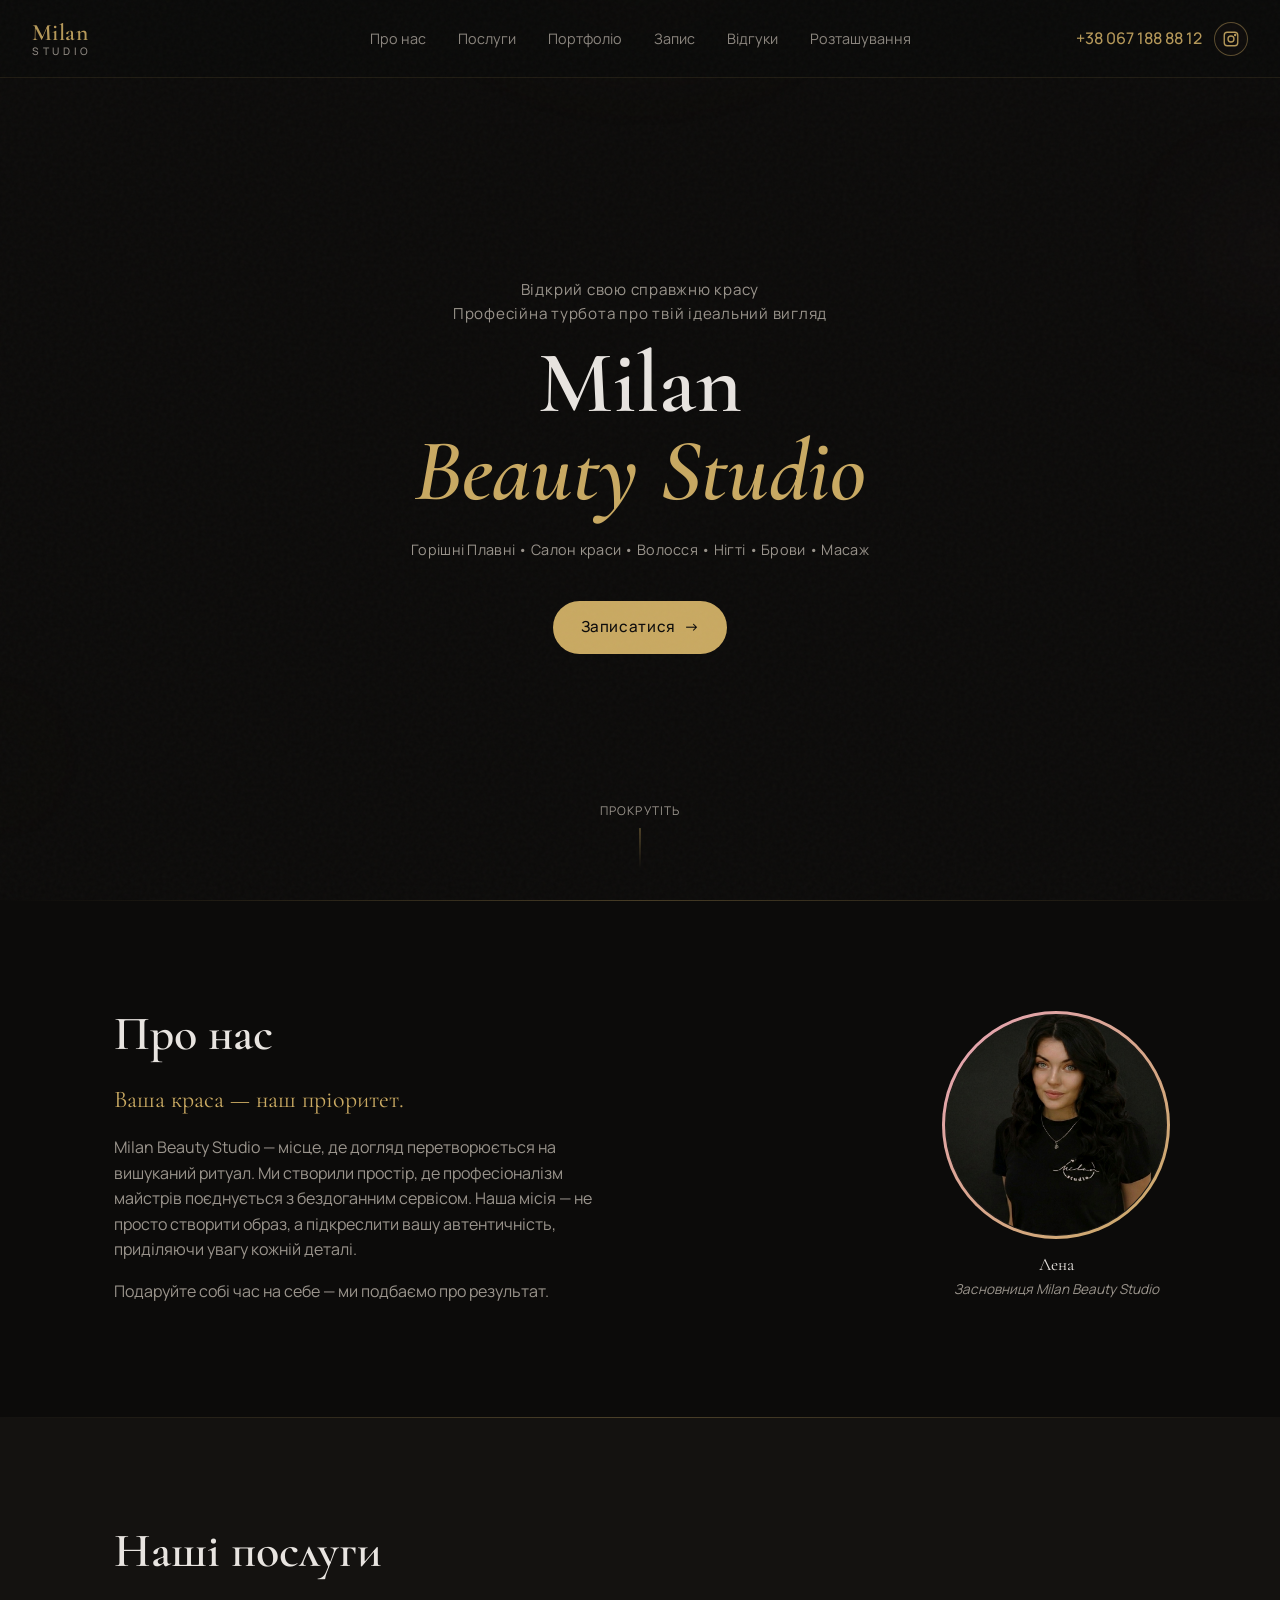
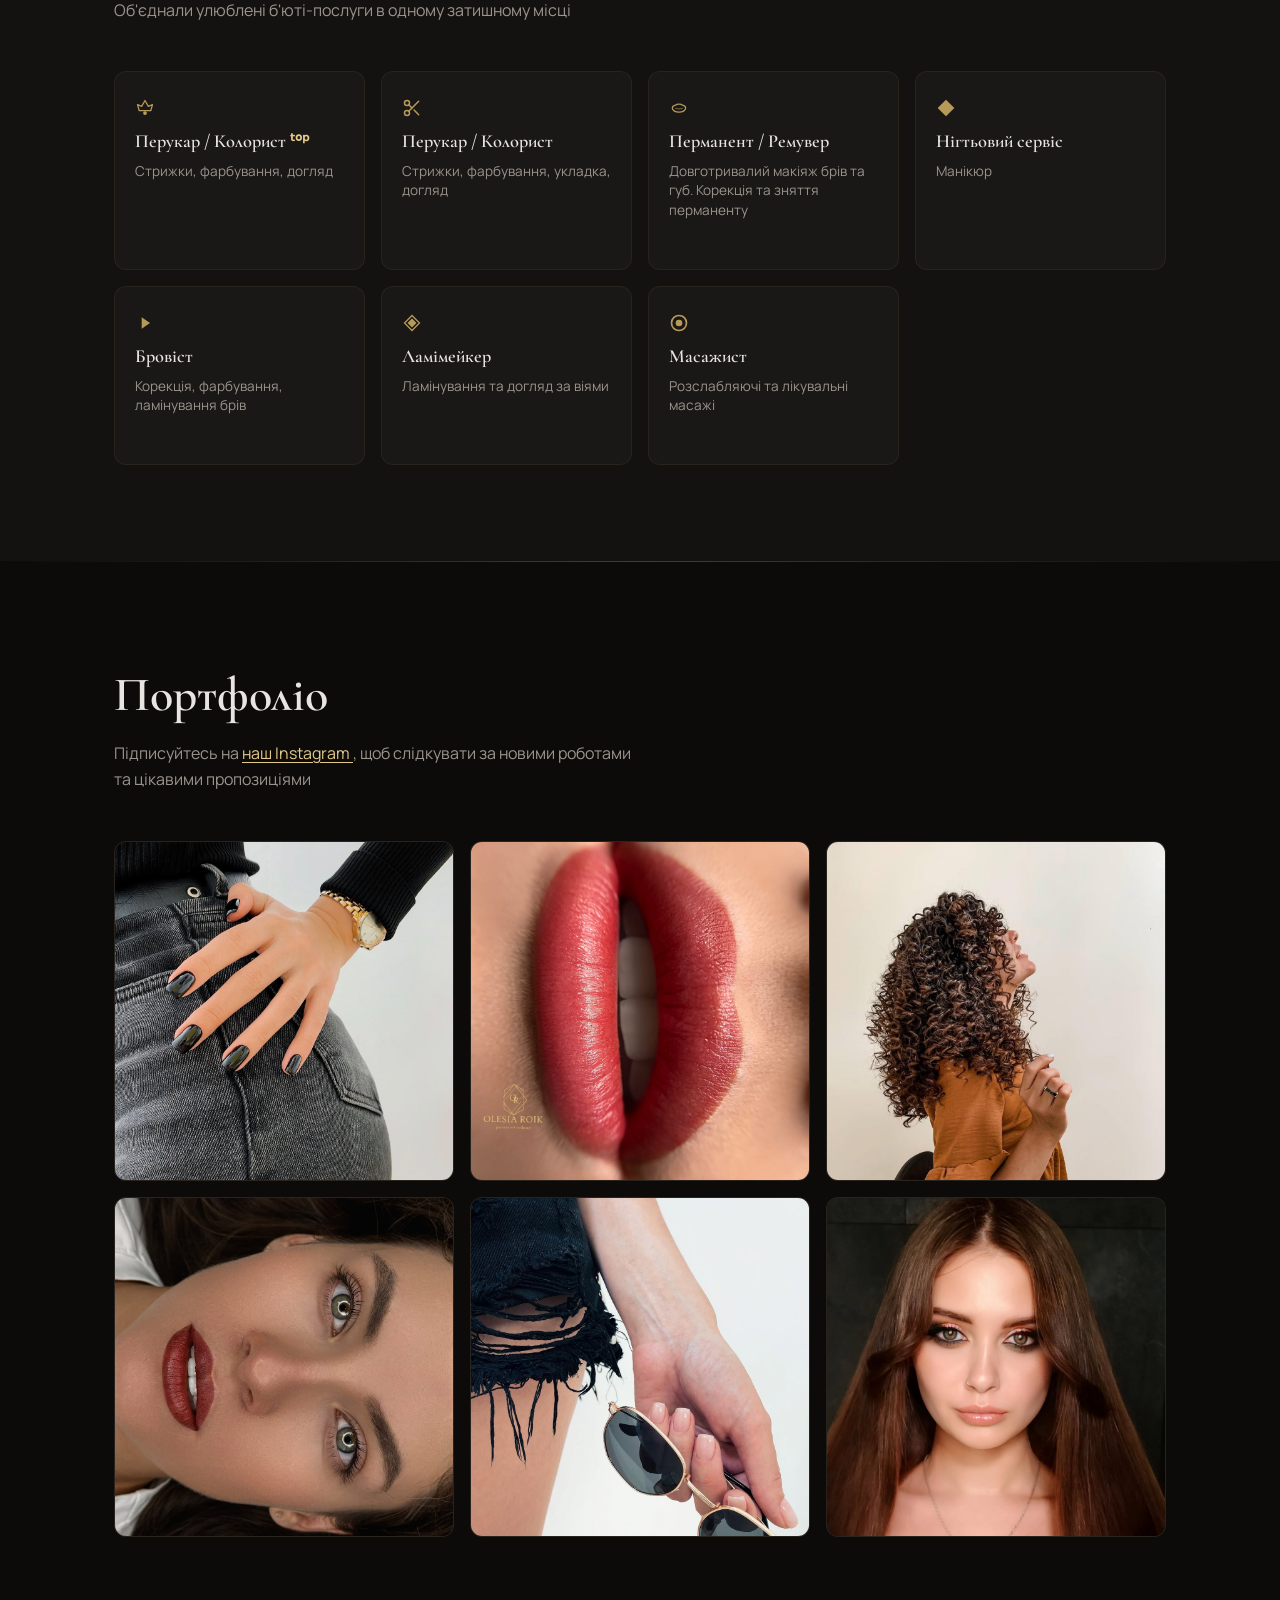
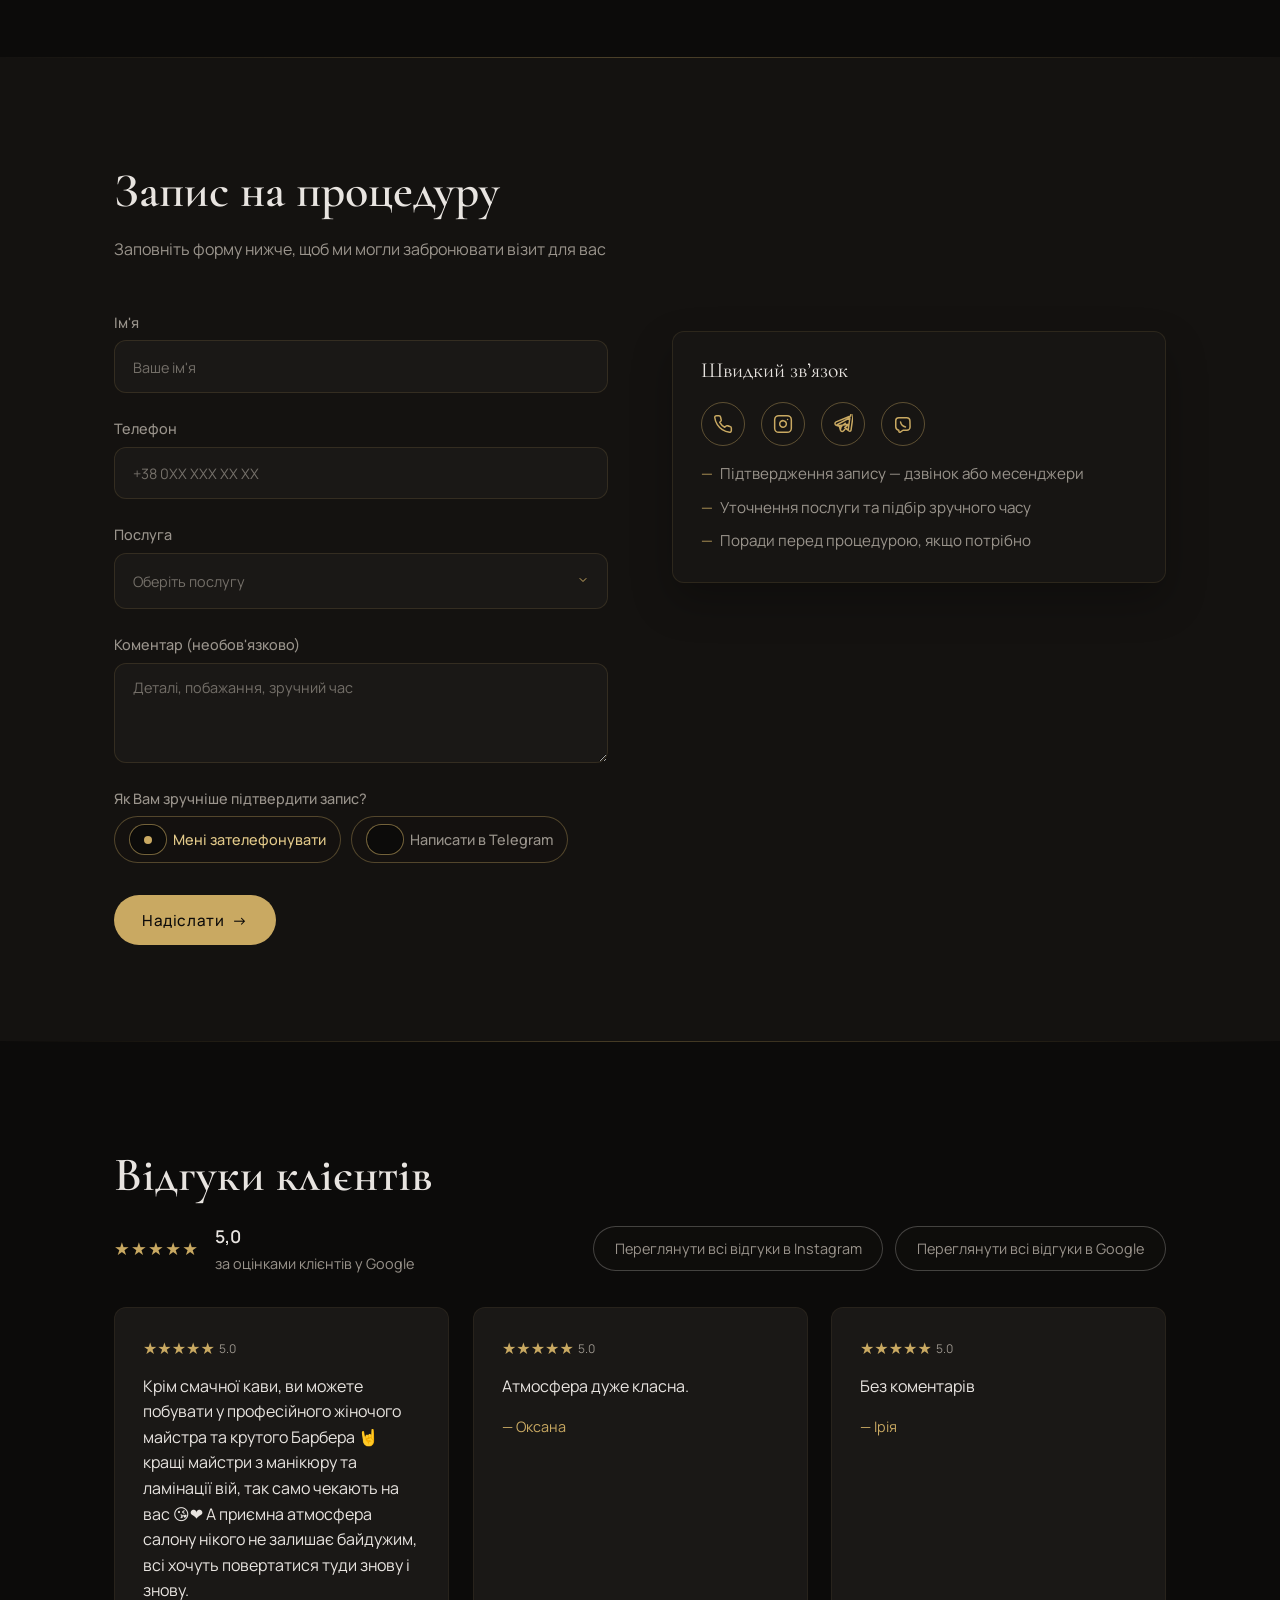
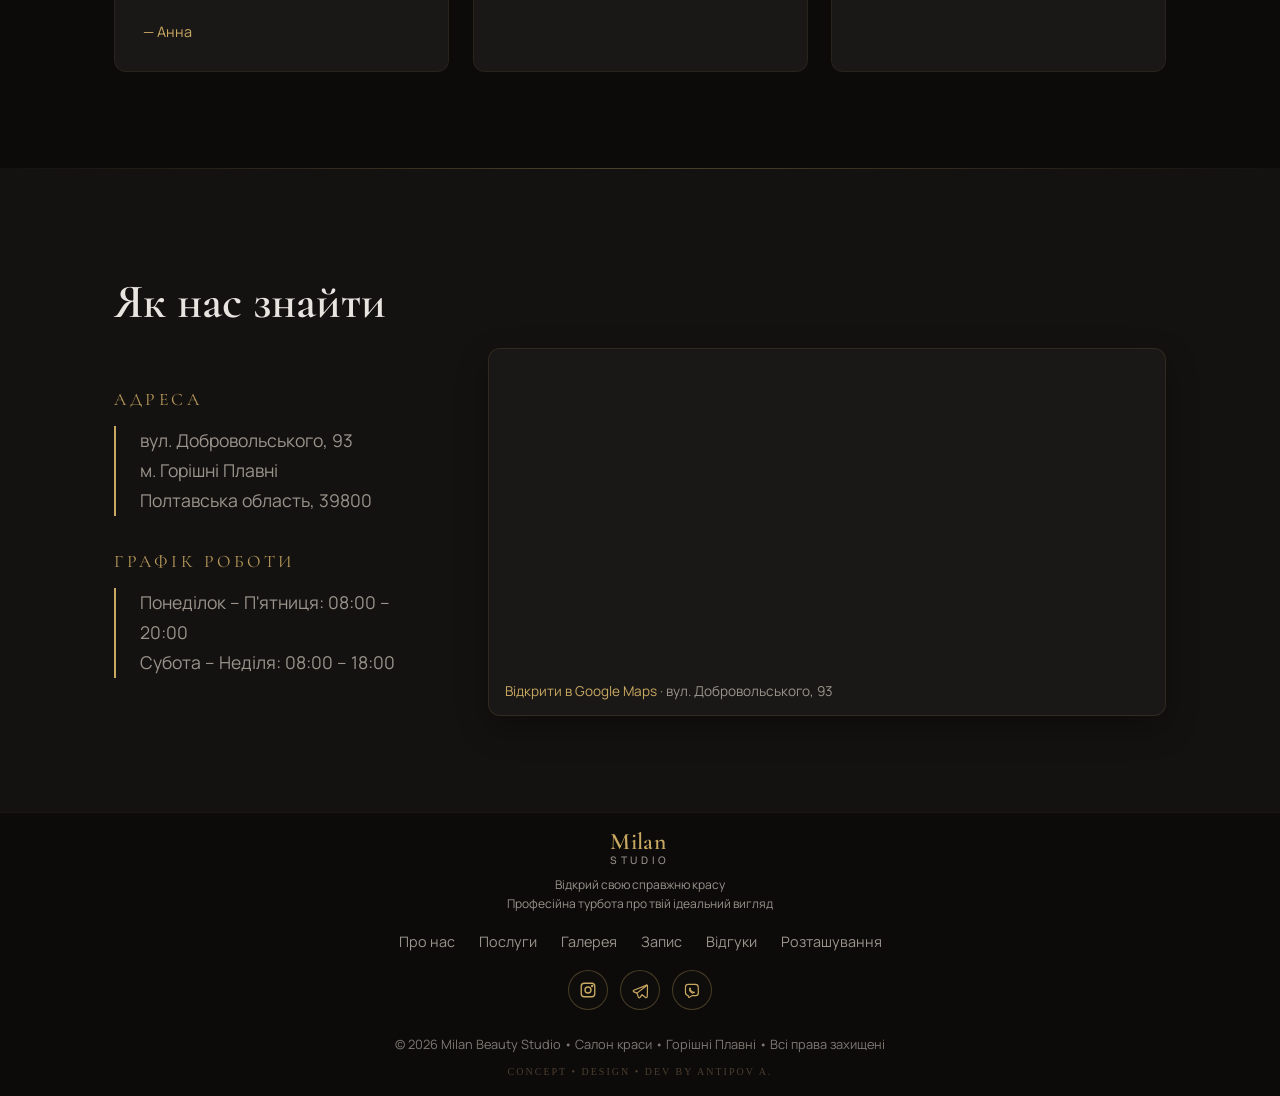
==== commit eb015008: "Add files via upload" ====
--- a/index.html
+++ b/index.html
@@ -196,7 +196,19 @@
               data-service="hair"
               data-delay="0"
             >
-              <div class="card-icon" aria-hidden="true">♕</div>
+              <div class="card-icon" aria-hidden="true">
+                <svg
+                  viewBox="0 0 24 24"
+                  fill="none"
+                  stroke="currentColor"
+                  stroke-width="1.5"
+                  stroke-linecap="round"
+                  stroke-linejoin="round"
+                >
+                  <path d="M5 15l-2-7 5 2 4-7 4 7 5-2-2 7h-14z" />
+                  <circle cx="12" cy="18" r="1.5" fill="currentColor" />
+                </svg>
+              </div>
               <h3>Перукар / Колорист <b style="color: #e2c98a">ᵗᵒᵖ</b></h3>
               <p>Стрижки, фарбування, догляд</p>
             </article>
@@ -205,43 +217,73 @@
               data-service="colorist"
               data-delay="1"
             >
-              <div class="card-icon" aria-hidden="true">✿</div>
-              <h3>Колорист</h3>
-              <p>Професійне фарбування волосся</p>
+              <div class="card-icon" aria-hidden="true">
+                <svg
+                  viewBox="0 0 24 24"
+                  fill="none"
+                  stroke="currentColor"
+                  stroke-width="1.8"
+                  stroke-linecap="round"
+                  stroke-linejoin="round"
+                >
+                  <circle cx="6" cy="6" r="3" />
+                  <circle cx="6" cy="18" r="3" />
+                  <path d="M20 4L8.12 15.88" />
+                  <path d="M14.47 14.48L20 20" />
+                  <path d="M8.12 8.12L12 12" />
+                </svg>
+              </div>
+              <h3>Перукар / Колорист</h3>
+              <p>Стрижки, фарбування, укладка, догляд</p>
             </article>
             <article
               class="service-card animate-on-scroll"
               data-service="permanent"
               data-delay="2"
             >
-              <div class="card-icon" aria-hidden="true">◇</div>
-              <h3>Перманент / Волоскова техніка</h3>
-              <p>Довготривалий макіяж брів та губ</p>
-            </article>
-            <article
-              class="service-card animate-on-scroll"
-              data-service="remover"
-              data-delay="3"
-            >
-              <div class="card-icon" aria-hidden="true">○</div>
-              <h3>Ремувер</h3>
-              <p>Корекція та зняття перманенту</p>
+              <div class="card-icon" aria-hidden="true">
+                <svg
+                  viewBox="0 0 24 24"
+                  fill="none"
+                  stroke="currentColor"
+                  stroke-width="1.5"
+                  stroke-linecap="round"
+                  stroke-linejoin="round"
+                >
+                  <path
+                    d="M4 12c0 2.5 3 5 8 5s8-2.5 8-5c0-1.5-1-3-4-3.5a5 5 0 0 0-4-1 5 5 0 0 0-4 1C5 9 4 10.5 4 12z"
+                  />
+                  <path d="M8 12.5c2 0.5 6 0.5 8 0" opacity="0.5" />
+                </svg>
+              </div>
+              <h3>Перманент / Ремувер</h3>
+              <p>
+                Довготривалий макіяж брів та губ. Корекція та зняття перманенту
+              </p>
             </article>
             <article
               class="service-card animate-on-scroll"
               data-service="nails"
               data-delay="4"
             >
-              <div class="card-icon" aria-hidden="true">◆</div>
+              <div class="card-icon" aria-hidden="true">
+                <svg viewBox="0 0 24 24" fill="currentColor">
+                  <path d="M12 2L2 12l10 10 10-10L12 2z" />
+                </svg>
+              </div>
               <h3>Нігтьовий сервіс</h3>
-              <p>Манікюр та педикюр</p>
+              <p>Манікюр</p>
             </article>
             <article
               class="service-card animate-on-scroll"
               data-service="brows"
               data-delay="5"
             >
-              <div class="card-icon" aria-hidden="true">▸</div>
+              <div class="card-icon" aria-hidden="true">
+                <svg viewBox="0 0 24 24" fill="currentColor">
+                  <path d="M8 5l10 7-10 7z" />
+                </svg>
+              </div>
               <h3>Бровіст</h3>
               <p>Корекція, фарбування, ламінування брів</p>
             </article>
@@ -250,7 +292,17 @@
               data-service="lashes"
               data-delay="6"
             >
-              <div class="card-icon" aria-hidden="true">◈</div>
+              <div class="card-icon" aria-hidden="true">
+                <svg
+                  viewBox="0 0 24 24"
+                  fill="none"
+                  stroke="currentColor"
+                  stroke-width="2"
+                >
+                  <path d="M12 3l9 9-9 9-9-9 9-9z" stroke-width="1.5" />
+                  <path d="M12 8l4 4-4 4-4-4 4-4z" fill="currentColor" />
+                </svg>
+              </div>
               <h3>Ламімейкер</h3>
               <p>Ламінування та догляд за віями</p>
             </article>
@@ -259,7 +311,17 @@
               data-service="massage"
               data-delay="7"
             >
-              <div class="card-icon" aria-hidden="true">◎</div>
+              <div class="card-icon" aria-hidden="true">
+                <svg
+                  viewBox="0 0 24 24"
+                  fill="none"
+                  stroke="currentColor"
+                  stroke-width="2"
+                >
+                  <circle cx="12" cy="12" r="9" />
+                  <circle cx="12" cy="12" r="3" fill="currentColor" />
+                </svg>
+              </div>
               <h3>Масажист</h3>
               <p>Розслабляючі та лікувальні масажі</p>
             </article>
--- a/styles.css
+++ b/styles.css
@@ -866,6 +866,16 @@
   margin-bottom: 0.65rem;
   opacity: 0.9;
   transition: transform var(--transition-fast);
+  display: flex;
+  align-items: center;
+  justify-content: flex-start;
+  height: 24px;
+}
+
+.card-icon svg {
+  width: 20px;
+  height: 20px;
+  display: block;
 }
 
 .service-card h3 {
@@ -2007,50 +2017,95 @@
 }
 
 @media (max-width: 768px) {
-  .price-modal.single-column .master-badge-item {
-    align-items: center;
-  }
-  .price-modal.single-column .price-val,
-  .price-modal.single-column .price-header-val {
-    width: 90px;
-    text-align: center;
-    padding-right: 0.5rem;
-    padding-left: 0.5rem;
-  }
-}
-
-@media (max-width: 768px) {
   .price-modal-content {
-    padding: 2rem 1.25rem;
+    padding: 2rem 1rem;
   }
   
   .price-modal-title {
-    font-size: 1.75rem;
+    font-size: 1.6rem;
+    line-height: 1.2;
+  }
+
+  .price-table {
+    table-layout: auto; /* Використовуємо авто, щоб колонки підлаштовувалися під контент */
+    width: 100%;
+    border-collapse: collapse;
   }
   
   .price-header-val {
-    width: 80px;
+    width: 1%; /* Колонки з цінами займають мінімум необхідного місця */
+    white-space: nowrap;
+    padding: 0 0.5rem 1rem;
+  }
+
+  .price-header-name {
+    font-size: 0.8rem;
+    padding-bottom: 1rem;
+    width: auto; /* Назва послуги займає весь вільний простір */
   }
 
   .master-photo-circle {
-    width: 40px;
-    height: 40px;
+    width: 36px;
+    height: 36px;
+    padding: 1.5px;
+  }
+
+  .price-badge {
+    font-size: 0.55rem;
+    letter-spacing: 0.05em;
+    max-width: none; /* Дозволяємо іменам бути в один рядок */
   }
   
   .price-name {
-    font-size: 0.95rem;
-    padding: 1rem 0.5rem 1rem 0;
+    font-size: 0.85rem;
+    padding: 0.85rem 0.5rem 0.85rem 0;
+    line-height: 1.3;
+    word-wrap: break-word;
+    overflow-wrap: break-word;
+    min-width: 100px; /* Мінімальна ширина для назви послуги */
+  }
+
+  .price-name::before {
+    margin-right: 0.35rem;
+    font-size: 0.9rem;
   }
   
   .price-val {
-    font-size: 1rem;
-    padding: 1rem 0.5rem;
-    width: 80px;
+    font-size: 0.85rem;
+    padding: 0.85rem 0.5rem;
+    width: 1%; /* Ціна займає мінімум місця */
+    text-align: center;
+    white-space: nowrap; /* ЗАБОРОНЯЄМО перенос ціни */
+    line-height: 1.2;
+  }
+
+  .price-section-title {
+    padding: 1.5rem 0 0.5rem;
+    font-size: 0.75rem;
+    line-height: 1.4;
+    white-space: normal;
+    display: table-cell; /* Повертаємо табличну поведінку для colspan */
+    width: 100%;
+  }
+
+  .price-section-title::after {
+    display: block;
+    margin-top: 0.5rem;
+    width: 100%;
   }
   
   .price-modal-footer {
     flex-direction: column;
     text-align: center;
+    gap: 1rem;
+  }
+
+  /* Single column adjustments for mobile */
+  .price-modal.single-column .price-val,
+  .price-modal.single-column .price-header-val {
+    width: 1%;
+    text-align: center;
+    white-space: nowrap;
   }
 }
 
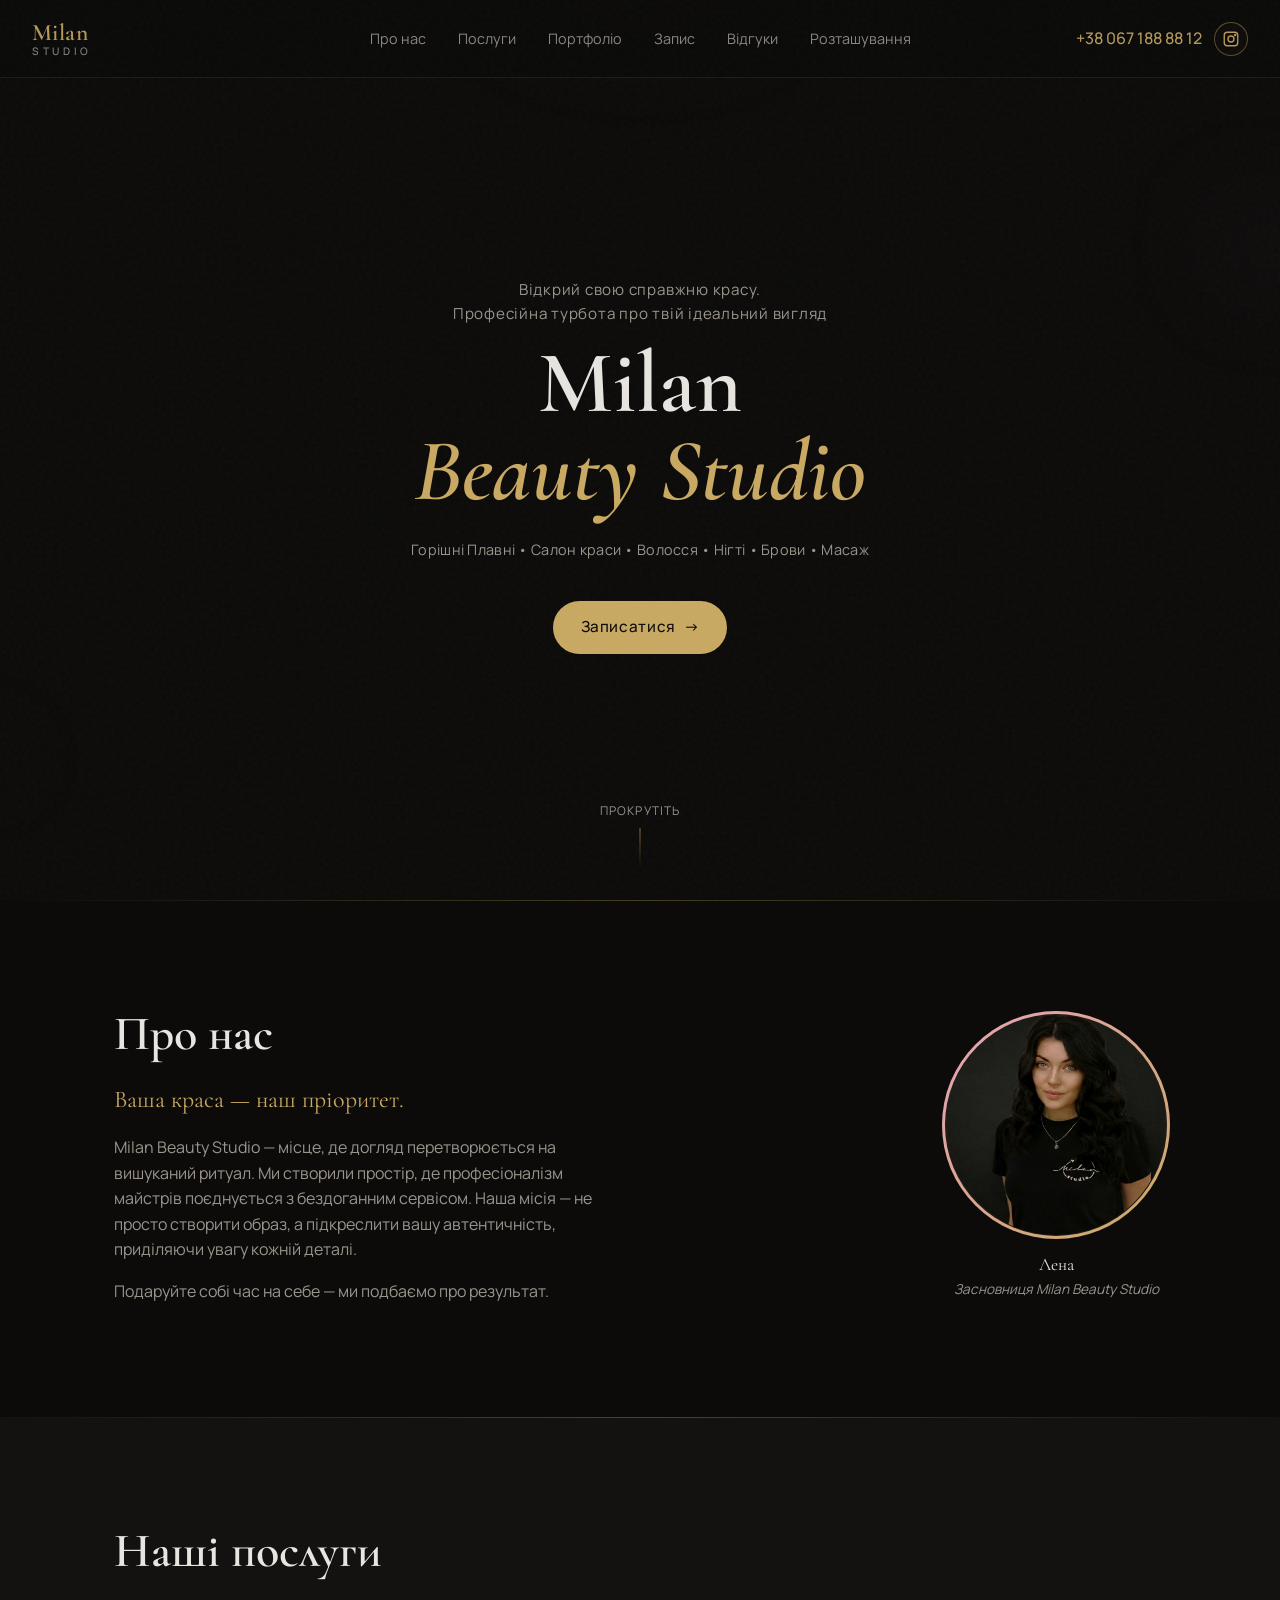
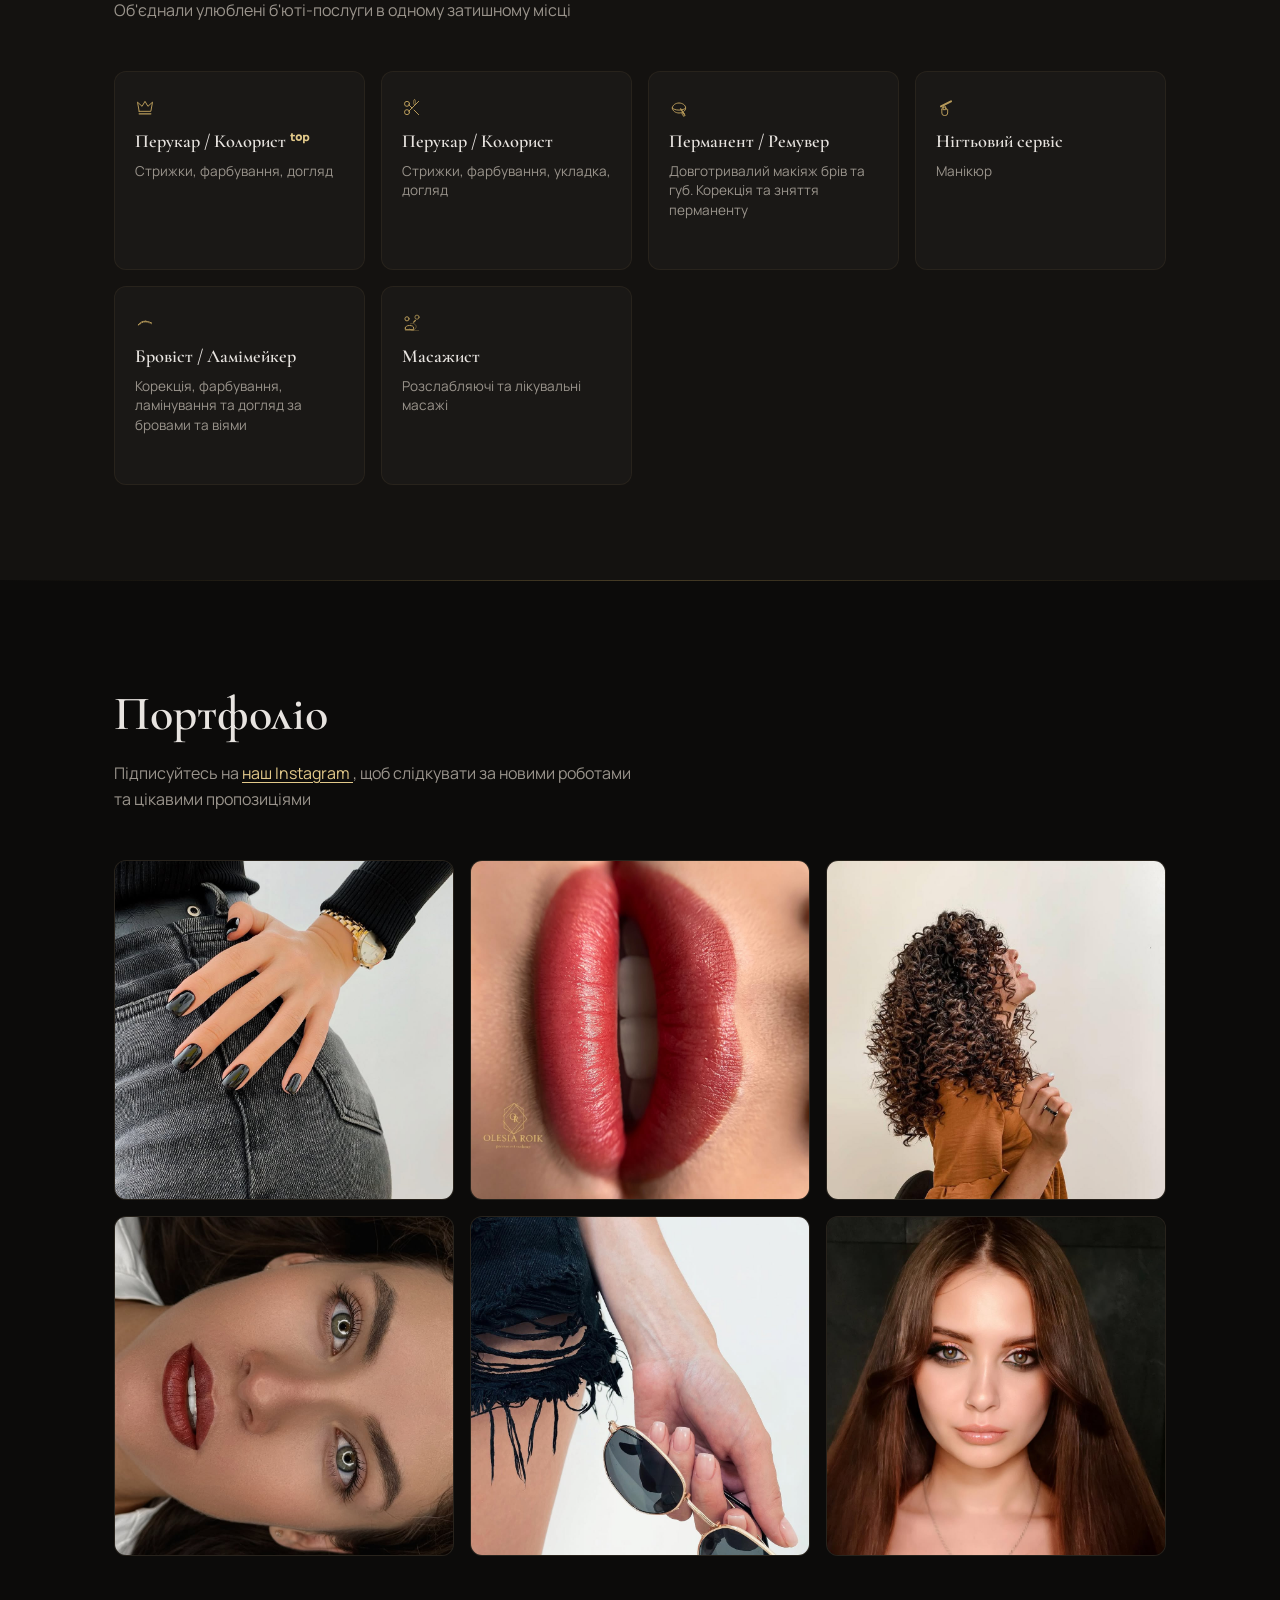
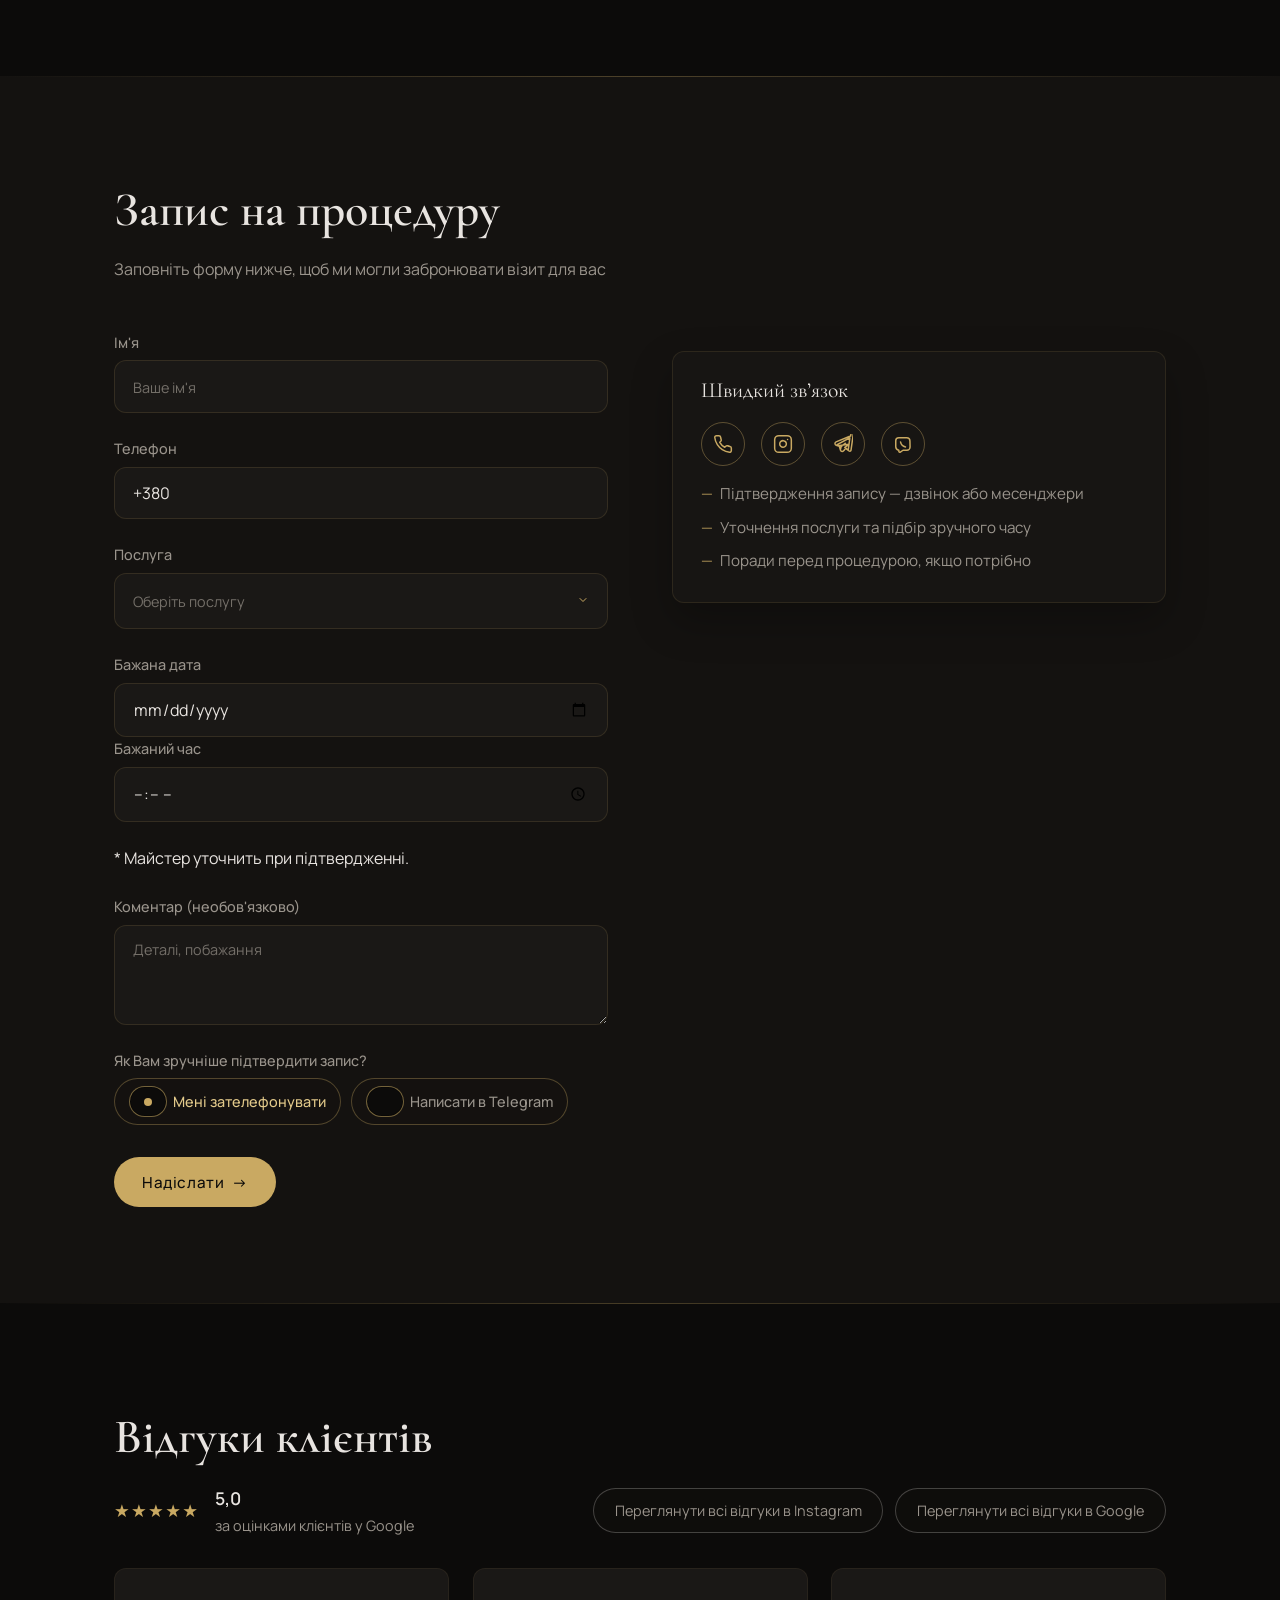
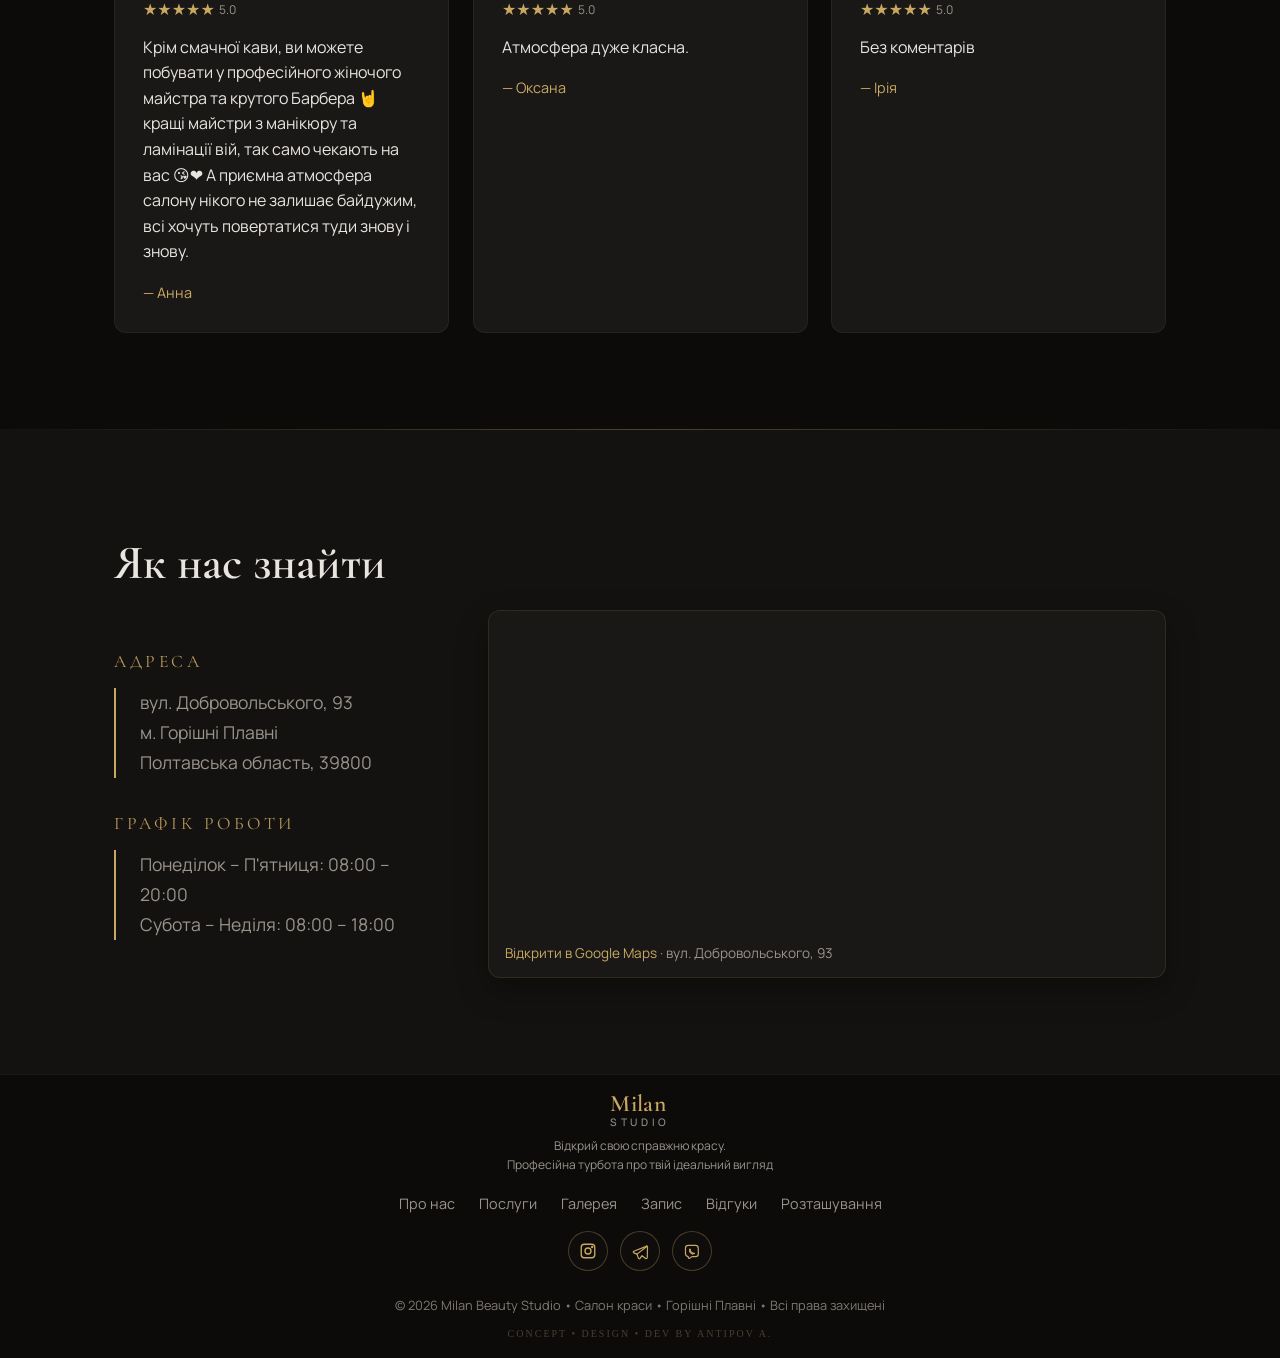
==== commit 31b50f8f: "Add files via upload" ====
--- a/index.html
+++ b/index.html
@@ -1,1026 +1,1093 @@
-<!doctype html>
-<html lang="uk">
-  <head>
-    <meta charset="UTF-8" />
-    <meta name="viewport" content="width=device-width, initial-scale=1.0" />
-    <meta
-      name="description"
-      content="Milan Beauty Studio — салон краси в Горішніх Плавнях. Перукар, колорист, перманент/волоскова техніка, ремувер, майстер нігтьового сервісу, бровіст, ламімейкер, масажист."
-    />
-    <meta
-      name="keywords"
-      content="Салон краси Горішні Плавні, перукар, колорист, перманент/волоскова техніка, ремувер, майстер нігтьового сервісу, бровіст, ламімейкер, масажист, Milan Beauty Studio"
-    />
-    <meta name="author" content="Milan Beauty Studio" />
-    <meta property="og:type" content="website" />
-    <meta
-      property="og:title"
-      content="Milan Beauty Studio — Відкрий свою справжню красу"
-    />
-    <meta
-      property="og:description"
-      content="Milan Beauty Studio у Горішніх Плавнях: перукар-колорист, перманент (волоскова техніка, ремувер), майстер манікюру, бровіст, ламімейкер та масаж. Твоя краса в одному місці!"
-    />
-    <meta property="og:locale" content="uk_UA" />
-    <title>Milan Beauty Studio — Салон краси • Горішні Плавні</title>
-    <link rel="preconnect" href="https://fonts.googleapis.com" />
-    <link rel="preconnect" href="https://fonts.gstatic.com" crossorigin />
-    <link
-      href="https://fonts.googleapis.com/css2?family=Cormorant+Garamond:ital,wght@0,400;0,600;1,400&family=Manrope:wght@300;400;500;600&display=swap"
-      rel="stylesheet"
-    />
-    <link rel="stylesheet" href="styles.css" />
-    <link rel="icon" type="image/png" href="images/favicon.png" />
-  </head>
-  <body>
-    <div class="noise" aria-hidden="true"></div>
-
-    <header class="header">
-      <a href="#" class="logo" aria-label="Milan Beauty Studio — на головну">
-        <span class="logo-milan">Milan</span>
-        <span class="logo-studio">STUDIO</span>
-      </a>
-      <nav class="nav" aria-label="Головне меню">
-        <a href="#about">Про нас</a>
-        <a href="#services">Послуги</a>
-        <a href="#gallery">Портфоліо</a>
-        <a href="#contact">Запис</a>
-        <a href="#reviews">Відгуки</a>
-        <a href="#location">Розташування</a>
-      </nav>
-      <div class="header-actions">
-        <a href="tel:+380671888812" class="header-phone">+38 067 188 88 12</a>
-        <a
-          href="https://www.instagram.com/milan_beauty_studio/"
-          class="header-instagram"
-          target="_blank"
-          rel="noopener"
-          aria-label="Instagram Milan Beauty Studio"
-        >
-          <svg
-            class="ig-icon"
-            width="18"
-            height="18"
-            viewBox="0 0 24 24"
-            fill="none"
-            xmlns="http://www.w3.org/2000/svg"
-            aria-hidden="true"
-          >
-            <path
-              d="M7 3h10a4 4 0 0 1 4 4v10a4 4 0 0 1-4 4H7a4 4 0 0 1-4-4V7a4 4 0 0 1 4-4Z"
-              stroke="currentColor"
-              stroke-width="1.8"
-            />
-            <path
-              d="M12 16a4 4 0 1 0 0-8 4 4 0 0 0 0 8Z"
-              stroke="currentColor"
-              stroke-width="1.8"
-            />
-            <path
-              d="M17.5 6.6h.01"
-              stroke="currentColor"
-              stroke-width="3.2"
-              stroke-linecap="round"
-            />
-          </svg>
-        </a>
-      </div>
-      <button class="burger" aria-label="Відкрити меню" aria-expanded="false">
-        <span></span>
-        <span></span>
-        <span></span>
-      </button>
-    </header>
-
-    <a
-      href="#contact"
-      class="floating-booking"
-      id="floating-booking"
-      aria-label="Перейти до запису"
-      hidden
-    >
-      Записатися
-    </a>
-
-    <main>
-      <section class="hero">
-        <video
-          class="hero-video"
-          autoplay
-          muted
-          loop
-          playsinline
-          webkit-playsinline
-          preload="auto"
-        >
-          <source src="video/background.mp4" type="video/mp4" />
-        </video>
-        <div class="hero-bg" aria-hidden="true">
-          <div class="gradient-orb orb-1"></div>
-          <div class="gradient-orb orb-2"></div>
-          <div class="gradient-orb orb-3"></div>
-        </div>
-        <div class="hero-content">
-          <p class="hero-tagline animate-in">
-            Відкрий свою справжню красу
-            <br />Професійна турбота про твій ідеальний вигляд
-          </p>
-          <h1 class="hero-title animate-in">
-            <span class="line">Milan</span>
-            <span class="line accent">Beauty Studio</span>
-          </h1>
-          <p class="hero-sub animate-in">
-            Горішні Плавні • Салон краси • Волосся • Нігті • Брови • Масаж
-          </p>
-          <a href="#contact" class="btn btn-primary animate-in">
-            <span>Записатися</span>
-            <span class="btn-arrow" aria-hidden="true">→</span>
-          </a>
-        </div>
-        <div class="scroll-hint" aria-hidden="true">
-          <span>Прокрутіть</span>
-          <div class="scroll-line"></div>
-        </div>
-      </section>
-
-      <section id="about" class="about">
-        <div class="container">
-          <div class="about-grid">
-            <div class="about-text">
-              <h2 class="section-title animate-on-scroll">Про нас</h2>
-              <p class="about-lead animate-on-scroll">
-                Ваша краса — наш пріоритет.
-              </p>
-              <p class="about-desc animate-on-scroll">
-                Milan Beauty Studio — місце, де догляд перетворюється на
-                вишуканий ритуал. Ми створили простір, де професіоналізм
-                майстрів поєднується з бездоганним сервісом. Наша місія — не
-                просто створити образ, а підкреслити вашу автентичність,
-                приділяючи увагу кожній деталі.
-              </p>
-              <p class="about-desc animate-on-scroll">
-                Подаруйте собі час на себе — ми подбаємо про результат.
-              </p>
-            </div>
-            <div class="about-visual animate-on-scroll">
-              <div class="logo-circle logo-circle--with-founder">
-                <div class="logo-ring"></div>
-                <div class="logo-inner">
-                  <img
-                    src="images/founder.jpg"
-                    alt="Засновниця студії Milan Beauty Studio"
-                    class="founder-photo"
-                  />
-                </div>
-              </div>
-              <div class="founder-caption">
-                <span class="founder-name">Лена</span>
-                <span class="founder-role"
-                  ><i>Засновниця Milan Beauty Studio</i></span
-                >
-              </div>
-            </div>
-          </div>
-        </div>
-      </section>
-
-      <section id="services" class="services">
-        <div class="container">
-          <h2 class="section-title animate-on-scroll">Наші послуги</h2>
-          <p class="section-sub animate-on-scroll">
-            Об'єднали улюблені б'юті-послуги в одному затишному місці
-          </p>
-          <div class="services-grid">
-            <article
-              class="service-card animate-on-scroll"
-              data-service="hair"
-              data-delay="0"
-            >
-              <div class="card-icon" aria-hidden="true">
-                <svg
-                  viewBox="0 0 24 24"
-                  fill="none"
-                  stroke="currentColor"
-                  stroke-width="1.5"
-                  stroke-linecap="round"
-                  stroke-linejoin="round"
-                >
-                  <path d="M5 15l-2-7 5 2 4-7 4 7 5-2-2 7h-14z" />
-                  <circle cx="12" cy="18" r="1.5" fill="currentColor" />
-                </svg>
-              </div>
-              <h3>Перукар / Колорист <b style="color: #e2c98a">ᵗᵒᵖ</b></h3>
-              <p>Стрижки, фарбування, догляд</p>
-            </article>
-            <article
-              class="service-card animate-on-scroll"
-              data-service="colorist"
-              data-delay="1"
-            >
-              <div class="card-icon" aria-hidden="true">
-                <svg
-                  viewBox="0 0 24 24"
-                  fill="none"
-                  stroke="currentColor"
-                  stroke-width="1.8"
-                  stroke-linecap="round"
-                  stroke-linejoin="round"
-                >
-                  <circle cx="6" cy="6" r="3" />
-                  <circle cx="6" cy="18" r="3" />
-                  <path d="M20 4L8.12 15.88" />
-                  <path d="M14.47 14.48L20 20" />
-                  <path d="M8.12 8.12L12 12" />
-                </svg>
-              </div>
-              <h3>Перукар / Колорист</h3>
-              <p>Стрижки, фарбування, укладка, догляд</p>
-            </article>
-            <article
-              class="service-card animate-on-scroll"
-              data-service="permanent"
-              data-delay="2"
-            >
-              <div class="card-icon" aria-hidden="true">
-                <svg
-                  viewBox="0 0 24 24"
-                  fill="none"
-                  stroke="currentColor"
-                  stroke-width="1.5"
-                  stroke-linecap="round"
-                  stroke-linejoin="round"
-                >
-                  <path
-                    d="M4 12c0 2.5 3 5 8 5s8-2.5 8-5c0-1.5-1-3-4-3.5a5 5 0 0 0-4-1 5 5 0 0 0-4 1C5 9 4 10.5 4 12z"
-                  />
-                  <path d="M8 12.5c2 0.5 6 0.5 8 0" opacity="0.5" />
-                </svg>
-              </div>
-              <h3>Перманент / Ремувер</h3>
-              <p>
-                Довготривалий макіяж брів та губ. Корекція та зняття перманенту
-              </p>
-            </article>
-            <article
-              class="service-card animate-on-scroll"
-              data-service="nails"
-              data-delay="4"
-            >
-              <div class="card-icon" aria-hidden="true">
-                <svg viewBox="0 0 24 24" fill="currentColor">
-                  <path d="M12 2L2 12l10 10 10-10L12 2z" />
-                </svg>
-              </div>
-              <h3>Нігтьовий сервіс</h3>
-              <p>Манікюр</p>
-            </article>
-            <article
-              class="service-card animate-on-scroll"
-              data-service="brows"
-              data-delay="5"
-            >
-              <div class="card-icon" aria-hidden="true">
-                <svg viewBox="0 0 24 24" fill="currentColor">
-                  <path d="M8 5l10 7-10 7z" />
-                </svg>
-              </div>
-              <h3>Бровіст</h3>
-              <p>Корекція, фарбування, ламінування брів</p>
-            </article>
-            <article
-              class="service-card animate-on-scroll"
-              data-service="lashes"
-              data-delay="6"
-            >
-              <div class="card-icon" aria-hidden="true">
-                <svg
-                  viewBox="0 0 24 24"
-                  fill="none"
-                  stroke="currentColor"
-                  stroke-width="2"
-                >
-                  <path d="M12 3l9 9-9 9-9-9 9-9z" stroke-width="1.5" />
-                  <path d="M12 8l4 4-4 4-4-4 4-4z" fill="currentColor" />
-                </svg>
-              </div>
-              <h3>Ламімейкер</h3>
-              <p>Ламінування та догляд за віями</p>
-            </article>
-            <article
-              class="service-card animate-on-scroll"
-              data-service="massage"
-              data-delay="7"
-            >
-              <div class="card-icon" aria-hidden="true">
-                <svg
-                  viewBox="0 0 24 24"
-                  fill="none"
-                  stroke="currentColor"
-                  stroke-width="2"
-                >
-                  <circle cx="12" cy="12" r="9" />
-                  <circle cx="12" cy="12" r="3" fill="currentColor" />
-                </svg>
-              </div>
-              <h3>Масажист</h3>
-              <p>Розслабляючі та лікувальні масажі</p>
-            </article>
-          </div>
-        </div>
-      </section>
-
-      <section id="gallery" class="gallery">
-        <div class="container">
-          <h2 class="section-title animate-on-scroll">Портфоліо</h2>
-          <p class="section-sub animate-on-scroll">
-            <span class="section-sub-extra">
-              Підписуйтесь на
-              <a
-                href="https://www.instagram.com/milan_beauty_studio/"
-                target="_blank"
-                rel="noopener"
-                class="link-inline"
-              >
-                наш Instagram
-              </a>
-              , щоб слідкувати за новими роботами та цікавими пропозиціями
-            </span>
-          </p>
-          <div class="gallery-grid">
-            <button
-              type="button"
-              class="gallery-item animate-on-scroll"
-              data-index="0"
-              data-delay="0"
-              aria-label="Відкрити зображення"
-            >
-              <span class="gallery-placeholder"><span>1</span></span>
-            </button>
-            <button
-              type="button"
-              class="gallery-item animate-on-scroll"
-              data-index="1"
-              data-delay="1"
-              aria-label="Відкрити зображення"
-            >
-              <span class="gallery-placeholder"><span>2</span></span>
-            </button>
-            <button
-              type="button"
-              class="gallery-item animate-on-scroll"
-              data-index="2"
-              data-delay="2"
-              aria-label="Відкрити зображення"
-            >
-              <span class="gallery-placeholder"><span>3</span></span>
-            </button>
-            <button
-              type="button"
-              class="gallery-item animate-on-scroll"
-              data-index="3"
-              data-delay="3"
-              aria-label="Відкрити зображення"
-            >
-              <span class="gallery-placeholder"><span>4</span></span>
-            </button>
-            <button
-              type="button"
-              class="gallery-item animate-on-scroll"
-              data-index="4"
-              data-delay="4"
-              aria-label="Відкрити зображення"
-            >
-              <span class="gallery-placeholder"><span>5</span></span>
-            </button>
-            <button
-              type="button"
-              class="gallery-item animate-on-scroll"
-              data-index="5"
-              data-delay="5"
-              aria-label="Відкрити зображення"
-            >
-              <span class="gallery-placeholder"><span>6</span></span>
-            </button>
-          </div>
-        </div>
-      </section>
-
-      <section id="contact" class="contact">
-        <div class="container">
-          <h2 class="section-title animate-on-scroll">Запис на процедуру</h2>
-          <p class="section-sub animate-on-scroll">
-            Заповніть форму нижче, щоб ми могли забронювати візит для вас
-          </p>
-          <div class="contact-wrap">
-            <form
-              class="contact-form animate-on-scroll"
-              id="contact-form"
-              novalidate
-            >
-              <div class="form-group">
-                <label for="name">Ім'я</label>
-                <input
-                  type="text"
-                  id="name"
-                  name="name"
-                  placeholder="Ваше ім'я"
-                  required
-                  autocomplete="name"
-                />
-              </div>
-              <div class="form-group">
-                <label for="phone">Телефон</label>
-                <input
-                  type="tel"
-                  id="phone"
-                  name="phone"
-                  placeholder="+38 0XX XXX XX XX"
-                  required
-                  autocomplete="tel"
-                />
-              </div>
-              <div class="form-group">
-                <label for="service">Послуга</label>
-                <div class="custom-select" id="custom-service-select">
-                  <div class="select-trigger">
-                    <span class="select-value is-placeholder"
-                      >Оберіть послугу</span
-                    >
-                    <span class="select-arrow" aria-hidden="true">
-                      <svg
-                        width="12"
-                        height="12"
-                        viewBox="0 0 24 24"
-                        fill="none"
-                        stroke="currentColor"
-                        stroke-width="2"
-                        stroke-linecap="round"
-                        stroke-linejoin="round"
-                      >
-                        <path d="m6 9 6 6 6-6" />
-                      </svg>
-                    </span>
-                  </div>
-                  <div class="select-options">
-                    <div class="select-option" data-value="">
-                      Оберіть послугу
-                    </div>
-                    <div class="select-option" data-value="hair">
-                      Перукар / колорист
-                    </div>
-                    <div class="select-option" data-value="nails">
-                      Нігтьовий сервіс
-                    </div>
-                    <div class="select-option" data-value="brows">
-                      Брови / вії
-                    </div>
-                    <div class="select-option" data-value="permanent">
-                      Перманентний макіяж
-                    </div>
-                    <div class="select-option" data-value="massage">Масаж</div>
-                  </div>
-                  <select id="service" name="service" hidden>
-                    <option value="">Оберіть послугу</option>
-                    <option value="hair">Перукар / колорист</option>
-                    <option value="nails">Нігтьовий сервіс</option>
-                    <option value="brows">Брови / вії</option>
-                    <option value="permanent">Перманентний макіяж</option>
-                    <option value="massage">Масаж</option>
-                    <option value="other">Інше</option>
-                  </select>
-                </div>
-              </div>
-              <div class="form-group">
-                <label for="comment">Коментар (необов'язково)</label>
-                <textarea
-                  id="comment"
-                  name="comment"
-                  placeholder="Деталі, побажання, зручний час"
-                  rows="3"
-                ></textarea>
-              </div>
-              <div class="form-group">
-                <span class="form-group-label"
-                  >Як Вам зручніше підтвердити запис?</span
-                >
-                <div class="contact-methods">
-                  <label class="contact-method-option">
-                    <input
-                      type="radio"
-                      name="contactMethod"
-                      value="phone"
-                      checked
-                    />
-                    <span>Мені зателефонувати</span>
-                  </label>
-                  <label class="contact-method-option">
-                    <input type="radio" name="contactMethod" value="telegram" />
-                    <span>Написати в Telegram</span>
-                  </label>
-                </div>
-              </div>
-              <button type="submit" class="btn btn-primary">
-                <span>Надіслати</span>
-                <span class="btn-arrow" aria-hidden="true">→</span>
-              </button>
-            </form>
-            <div class="contact-info animate-on-scroll">
-              <div class="contact-side-card">
-                <div class="contact-side-title">Швидкий зв’язок</div>
-                <div class="contact-messengers">
-                  <a
-                    href="tel:+380671888812"
-                    class="messenger-link messenger-link--gold"
-                    aria-label="Зателефонувати"
-                  >
-                    <svg
-                      width="20"
-                      height="20"
-                      viewBox="0 0 24 24"
-                      fill="none"
-                      stroke="currentColor"
-                      stroke-width="1.8"
-                      stroke-linecap="round"
-                      stroke-linejoin="round"
-                    >
-                      <path
-                        d="M22 16.92v3a2 2 0 0 1-2.18 2 19.79 19.79 0 0 1-8.63-3.07 19.5 19.5 0 0 1-6-6 19.79 19.79 0 0 1-3.07-8.67A2 2 0 0 1 4.11 2h3a2 2 0 0 1 2 1.72 12.84 12.84 0 0 0 .7 2.81 2 2 0 0 1-.45 2.11L8.09 9.91a16 16 0 0 0 6 6l1.27-1.27a2 2 0 0 1 2.11-.45 12.84 12.84 0 0 0 2.81.7A2 2 0 0 1 22 16.92z"
-                      ></path>
-                    </svg>
-                  </a>
-                  <a
-                    href="https://www.instagram.com/milan_beauty_studio/"
-                    target="_blank"
-                    rel="noopener"
-                    class="messenger-link messenger-link--gold"
-                    aria-label="Instagram"
-                  >
-                    <svg
-                      width="20"
-                      height="20"
-                      viewBox="0 0 24 24"
-                      fill="none"
-                      stroke="currentColor"
-                      stroke-width="1.8"
-                      stroke-linecap="round"
-                      stroke-linejoin="round"
-                    >
-                      <rect
-                        x="2"
-                        y="2"
-                        width="20"
-                        height="20"
-                        rx="5"
-                        ry="5"
-                      ></rect>
-                      <path
-                        d="M16 11.37A4 4 0 1 1 12.63 8 4 4 0 0 1 16 11.37z"
-                      ></path>
-                      <line x1="17.5" y1="6.5" x2="17.51" y2="6.5"></line>
-                    </svg>
-                  </a>
-                  <a
-                    href="https://t.me/milan_beauty_studio"
-                    target="_blank"
-                    rel="noopener"
-                    class="messenger-link messenger-link--gold"
-                    aria-label="Telegram"
-                  >
-                    <svg
-                      width="20"
-                      height="20"
-                      viewBox="0 0 24 24"
-                      fill="none"
-                      stroke="currentColor"
-                      stroke-width="1.8"
-                      stroke-linecap="round"
-                      stroke-linejoin="round"
-                    >
-                      <path
-                        d="M21.198 2.433a2.242 2.242 0 0 0-1.022.215l-16.5 6.75a2.25 2.25 0 0 0 .131 4.154l3.772 1.261 1.435 4.607a2.25 2.25 0 0 0 4.122.31l1.892-2.523 4.237 3.178c.9.675 2.207.136 2.355-.994l3-21a2.25 2.25 0 0 0-2.422-2.548zm-11.234 12.153l-1.041 4.167-.714-2.292 6.545-5.355-4.79 3.48zm8.286 4.664l-4.11-3.083 4.864-3.534c.184-.134.12-.416-.104-.46a.375.375 0 0 0-.256.048L8.35 13.91l-3.366-1.125L20.25 4.5l-2 14.75z"
-                      ></path>
-                    </svg>
-                  </a>
-                  <a
-                    href="viber://chat?number=380671888812"
-                    class="messenger-link messenger-link--gold"
-                    aria-label="Viber"
-                  >
-                    <svg
-                      width="20"
-                      height="20"
-                      viewBox="0 0 24 24"
-                      fill="none"
-                      stroke="currentColor"
-                      stroke-width="1.8"
-                      stroke-linecap="round"
-                      stroke-linejoin="round"
-                    >
-                      <path
-                        d="M7.5 4.5h9c2 0 3.7 1.6 3.8 3.6l.2 7.5c0 2.1-1.7 3.9-3.8 3.9H12l-3.2 2.2c-.7.5-1.8 0-1.8-.9v-1.3c-2.1-.3-3.7-2.1-3.7-4.1V8.1c0-2 1.6-3.6 3.7-3.6Z"
-                      ></path>
-                      <path d="M9 9.5c.6 3 3 5.4 6 6"></path>
-                    </svg>
-                  </a>
-                </div>
-                <ul class="contact-side-list">
-                  <li>Підтвердження запису — дзвінок або месенджери</li>
-                  <li>Уточнення послуги та підбір зручного часу</li>
-                  <li>Поради перед процедурою, якщо потрібно</li>
-                </ul>
-              </div>
-            </div>
-          </div>
-          <div
-            class="form-message"
-            id="form-message"
-            role="status"
-            aria-live="polite"
-          ></div>
-        </div>
-      </section>
-
-      <section id="reviews" class="reviews">
-        <div class="container">
-          <h2 class="section-title animate-on-scroll">Відгуки клієнтів</h2>
-          <div class="reviews-header animate-on-scroll">
-            <div class="reviews-rating">
-              <div class="reviews-stars" aria-hidden="true">
-                <span>★</span><span>★</span><span>★</span><span>★</span
-                ><span>★</span>
-              </div>
-              <div class="reviews-rating-text">
-                <span class="reviews-score">5,0</span>
-                <span class="reviews-count">за оцінками клієнтів у Google</span>
-              </div>
-            </div>
-            <div class="reviews-actions">
-              <a
-                href="https://www.instagram.com/stories/highlights/17861953732556971/"
-                target="_blank"
-                rel="noopener noreferrer"
-                class="reviews-instagram-link"
-              >
-                Переглянути всі відгуки в Instagram
-              </a>
-              <a
-                href="https://www.google.com/search?sca_esv=0108a123375dd053&rlz=1C1EJFC_enUA1092UA1092&sxsrf=ANbL-n5P2ZR54gQAkziRDM-YKCuRHKph7Q:1772395387892&si=AL3DRZEsmMGCryMMFSHJ3StBhOdZ2-6yYkXd_doETEE1OR-qOXvUXi4VD6vNwYn8CuT9R5lMsakT3--D7A-kIrVBMjGua5Uk2KOWjRf7sTzF7E3GKkyyRh0bwq_8BDy6gVDN8MdtFz_h6VKzwHfrB7R01fQPTc3neA%3D%3D&q=Milan+beauty+studio+%D0%9E%D1%82%D0%B7%D1%8B%D0%B2%D1%8B&sa=X&ved=2ahUKEwiXrvyrv_-SAxU6OBAIHdGTELgQ0bkNegQINBAF&biw=1280&bih=632&dpr=1.5"
-                target="_blank"
-                rel="noopener noreferrer"
-                class="reviews-google-link"
-              >
-                Переглянути всі відгуки в Google
-              </a>
-            </div>
-          </div>
-          <div
-            id="google-reviews"
-            class="reviews-grid animate-on-scroll"
-            aria-live="polite"
-          ></div>
-        </div>
-      </section>
-
-      <section id="location" class="location">
-        <div class="container">
-          <h2 class="section-title animate-on-scroll">Як нас знайти</h2>
-          <div class="location-content animate-on-scroll">
-            <div class="location-info">
-              <div class="location-info-block">
-                <span class="location-label">Адреса</span>
-                <address class="location-address">
-                  вул. Добровольського, 93<br />
-                  м. Горішні Плавні<br />
-                  Полтавська область, 39800
-                </address>
-              </div>
-              <div class="location-info-block">
-                <span class="location-label">Графік роботи</span>
-                <div class="location-schedule">
-                  Понеділок – П'ятниця: 08:00 – 20:00<br />
-                  Субота – Неділя: 08:00 – 18:00
-                </div>
-              </div>
-            </div>
-            <div class="location-map-wrap">
-              <iframe
-                class="map-iframe"
-                src="https://www.google.com/maps/embed?pb=!1m18!1m12!1m3!1d2153.2511680959688!2d33.62156617581374!3d49.01802297135419!2m3!1f0!2f0!3f0!3m2!1i1024!2i768!4f13.1!3m3!1m2!1s0x40d9ffeaef4dd303%3A0x3d02c3890ea6c912!2sMilan%20beauty%20studio!5e1!3m2!1sru!2sua!4v1772482575842!5m2!1sru!2sua"
-                title="Карта: Milan Beauty Studio, Горішні Плавні"
-                loading="lazy"
-                referrerpolicy="no-referrer-when-downgrade"
-              >
-              </iframe>
-              <p class="map-hint">
-                <a
-                  href="https://maps.app.goo.gl/ufTjxpPbPKPDBWF26"
-                  target="_blank"
-                  rel="noopener noreferrer"
-                >
-                  Відкрити в Google Maps
-                </a>
-                · вул. Добровольського, 93
-              </p>
-            </div>
-          </div>
-        </div>
-      </section>
-    </main>
-
-    <footer class="footer">
-      <div class="container">
-        <div class="footer-inner">
-          <a href="#" class="logo footer-logo">
-            <span class="logo-milan">Milan</span>
-            <span class="logo-studio">STUDIO</span>
-          </a>
-          <p class="footer-tagline">
-            Відкрий свою справжню красу<br />Професійна турбота про твій
-            ідеальний вигляд
-          </p>
-          <nav class="footer-nav" aria-label="Підвал">
-            <a href="#about">Про нас</a>
-            <a href="#services">Послуги</a>
-            <a href="#gallery">Галерея</a>
-            <a href="#contact">Запис</a>
-            <a href="#reviews">Відгуки</a>
-            <a href="#location">Розташування</a>
-          </nav>
-          <div class="footer-social" aria-label="Соцмережі">
-            <a
-              href="https://www.instagram.com/milan_beauty_studio"
-              target="_blank"
-              rel="noopener noreferrer"
-              class="footer-social-link"
-              aria-label="Instagram"
-            >
-              <svg
-                width="18"
-                height="18"
-                viewBox="0 0 24 24"
-                fill="none"
-                xmlns="http://www.w3.org/2000/svg"
-                aria-hidden="true"
-              >
-                <path
-                  d="M7 3h10a4 4 0 0 1 4 4v10a4 4 0 0 1-4 4H7a4 4 0 0 1-4-4V7a4 4 0 0 1 4-4Z"
-                  stroke="currentColor"
-                  stroke-width="1.8"
-                />
-                <path
-                  d="M12 16a4 4 0 1 0 0-8 4 4 0 0 0 0 8Z"
-                  stroke="currentColor"
-                  stroke-width="1.8"
-                />
-                <path
-                  d="M17.5 6.6h.01"
-                  stroke="currentColor"
-                  stroke-width="3.2"
-                  stroke-linecap="round"
-                />
-              </svg>
-            </a>
-            <a
-              href="https://t.me/milan_beauty_studio"
-              target="_blank"
-              rel="noopener noreferrer"
-              class="footer-social-link"
-              aria-label="Telegram"
-            >
-              <svg
-                width="18"
-                height="18"
-                viewBox="0 0 24 24"
-                fill="none"
-                xmlns="http://www.w3.org/2000/svg"
-                aria-hidden="true"
-              >
-                <path
-                  d="M21 5.5 3.7 12.3c-1 .4-1 1.8.1 2.2l4.3 1.6 1.7 5.4c.3 1 1.7 1.2 2.3.3l2.6-3.5 4.8 3.6c.8.6 2 .1 2.2-.9L22 7c.2-1.3-1-2.3-2.2-1.5Z"
-                  stroke="currentColor"
-                  stroke-width="1.6"
-                  stroke-linejoin="round"
-                />
-                <path
-                  d="M8 16.2 20.6 6.4"
-                  stroke="currentColor"
-                  stroke-width="1.6"
-                  stroke-linecap="round"
-                />
-              </svg>
-            </a>
-            <a
-              href="viber://chat?number=380671888812"
-              class="footer-social-link"
-              aria-label="Viber"
-            >
-              <svg
-                width="18"
-                height="18"
-                viewBox="0 0 24 24"
-                fill="none"
-                xmlns="http://www.w3.org/2000/svg"
-                aria-hidden="true"
-              >
-                <path
-                  d="M7.5 4.5h9c2 0 3.7 1.6 3.8 3.6l.2 7.5c0 2.1-1.7 3.9-3.8 3.9H12l-3.2 2.2c-.7.5-1.8 0-1.8-.9v-1.3c-2.1-.3-3.7-2.1-3.7-4.1V8.1c0-2 1.6-3.6 3.7-3.6Z"
-                  stroke="currentColor"
-                  stroke-width="1.6"
-                  stroke-linejoin="round"
-                />
-                <path
-                  d="M9 9.5c.6 3 3 5.4 6 6"
-                  stroke="currentColor"
-                  stroke-width="1.6"
-                  stroke-linecap="round"
-                />
-                <path
-                  d="M14.8 14.8l-1.1.9c-.5.4-1.2.4-1.7 0-1.1-.8-2.2-1.9-3-3-.4-.5-.4-1.2 0-1.7l.9-1.1"
-                  stroke="currentColor"
-                  stroke-width="1.6"
-                  stroke-linecap="round"
-                  stroke-linejoin="round"
-                />
-              </svg>
-            </a>
-          </div>
-          <p class="footer-copy">
-            © 2026 Milan Beauty Studio • Салон краси • Горішні Плавні • Всі
-            права захищені
-          </p>
-          <p
-            style="
-              font-family: serif;
-              font-size: 10px;
-              letter-spacing: 2px;
-              color: #8a7055;
-              text-transform: uppercase;
-              margin-top: 10px;
-              opacity: 0.5;
-            "
-          >
-            Concept • Design • Dev by Antipov A.
-          </p>
-        </div>
-      </div>
-    </footer>
-
-    <div
-      class="lightbox"
-      id="lightbox"
-      role="dialog"
-      aria-modal="true"
-      aria-label="Перегляд зображення"
-      hidden
-    >
-      <button type="button" class="lightbox-close" aria-label="Закрити">
-        ×
-      </button>
-      <div class="lightbox-content">
-        <button
-          type="button"
-          class="lightbox-nav lightbox-prev"
-          aria-label="Попередній"
-        >
-          <svg
-            viewBox="0 0 24 24"
-            fill="none"
-            stroke="currentColor"
-            xmlns="http://www.w3.org/2000/svg"
-          >
-            <path
-              d="M15 18l-6-6 6-6"
-              stroke-linecap="round"
-              stroke-linejoin="round"
-            />
-          </svg>
-        </button>
-        <img src="" alt="" id="lightbox-img" />
-        <button
-          type="button"
-          class="lightbox-nav lightbox-next"
-          aria-label="Наступний"
-        >
-          <svg
-            viewBox="0 0 24 24"
-            fill="none"
-            stroke="currentColor"
-            xmlns="http://www.w3.org/2000/svg"
-          >
-            <path
-              d="M9 18l6-6-6-6"
-              stroke-linecap="round"
-              stroke-linejoin="round"
-            />
-          </svg>
-        </button>
-      </div>
-    </div>
-
-    <div
-      class="price-modal"
-      id="price-modal"
-      role="dialog"
-      aria-modal="true"
-      aria-label="Прайс-лист послуг"
-      hidden
-    >
-      <div class="price-modal-overlay"></div>
-      <div class="price-modal-container animate-on-scroll">
-        <button type="button" class="price-modal-close" aria-label="Закрити">
-          ×
-        </button>
-        <div class="price-modal-content">
-          <header class="price-modal-header">
-            <h2 id="modal-category-title" class="price-modal-title">Послуги</h2>
-          </header>
-          <div class="price-table-wrap">
-            <table class="price-table">
-              <thead>
-                <tr class="price-header-row">
-                  <th class="price-header-name">Послуги</th>
-                  <th class="price-header-val badge-master">
-                    <div class="master-badge-item">
-                      <div class="master-photo-circle">
-                        <img
-                          src="images/founder.jpg"
-                          alt="Майстер"
-                          class="master-photo"
-                          id="photo-master"
-                        />
-                      </div>
-                      <span class="price-badge">Майстер</span>
-                    </div>
-                  </th>
-                  <th class="price-header-val badge-top-master">
-                    <div class="master-badge-item">
-                      <div class="master-photo-circle">
-                        <img
-                          src="images/founder.jpg"
-                          alt="Топ-Майстер"
-                          class="master-photo"
-                          id="photo-top-master"
-                        />
-                      </div>
-                      <span class="price-badge">Топ-майстер</span>
-                    </div>
-                  </th>
-                </tr>
-              </thead>
-              <tbody id="modal-price-body">
-                <!-- Контент буде додано через JS -->
-              </tbody>
-            </table>
-          </div>
-          <footer class="price-modal-footer">
-            <p>* Остаточна вартість залежить від обсягу роботи.</p>
-            <a href="#contact" class="btn btn-primary price-modal-btn"
-              >Записатися</a
-            >
-          </footer>
-        </div>
-      </div>
-    </div>
-
-    <script type="application/ld+json">
-      {
-        "@context": "https://schema.org",
-        "@type": "BeautySalon",
-        "name": "Milan Beauty Studio",
-        "description": "Красота, косметика та догляд за собою. Перукар, перманентний макіяж, масаж, салон краси.",
-        "url": "https://www.instagram.com/milan_beauty_studio",
-        "telephone": "+380671888812",
-        "address": {
-          "@type": "PostalAddress",
-          "streetAddress": "вул. Добровольського, 93",
-          "addressLocality": "Горішні Плавні",
-          "addressRegion": "Полтавська область",
-          "postalCode": "39800",
-          "addressCountry": "UA"
-        },
-        "openingHoursSpecification": [
-          {
-            "@type": "OpeningHoursSpecification",
-            "dayOfWeek": [
-              "Monday",
-              "Tuesday",
-              "Wednesday",
-              "Thursday",
-              "Friday"
-            ],
-            "opens": "08:00",
-            "closes": "20:00"
-          },
-          {
-            "@type": "OpeningHoursSpecification",
-            "dayOfWeek": ["Saturday", "Sunday"],
-            "opens": "08:00",
-            "closes": "18:00"
-          }
-        ],
-        "priceRange": "$$"
-      }
-    </script>
-    <script src="script.js"></script>
-  </body>
-</html>
+<!doctype html>
+<html lang="uk">
+  <head>
+    <meta charset="UTF-8" />
+    <meta name="viewport" content="width=device-width, initial-scale=1.0" />
+    <meta
+      name="description"
+      content="Milan Beauty Studio — салон краси в Горішніх Плавнях. Перукар, колорист, перманент/волоскова техніка, ремувер, майстер нігтьового сервісу, бровіст, ламімейкер, масажист."
+    />
+    <meta
+      name="keywords"
+      content="Салон краси Горішні Плавні, перукар, колорист, перманент/волоскова техніка, ремувер, майстер нігтьового сервісу, бровіст, ламімейкер, масажист, Milan Beauty Studio"
+    />
+    <meta name="author" content="Milan Beauty Studio" />
+    <meta property="og:type" content="website" />
+    <meta
+      property="og:title"
+      content="Milan Beauty Studio — Відкрий свою справжню красу"
+    />
+    <meta
+      property="og:description"
+      content="Milan Beauty Studio у Горішніх Плавнях: перукар-колорист, перманент (волоскова техніка, ремувер), майстер манікюру, бровіст, ламімейкер та масаж. Твоя краса в одному місці!"
+    />
+    <meta property="og:locale" content="uk_UA" />
+    <title>Milan Beauty Studio — Салон краси • Горішні Плавні</title>
+    <link rel="preconnect" href="https://fonts.googleapis.com" />
+    <link rel="preconnect" href="https://fonts.gstatic.com" crossorigin />
+    <link
+      href="https://fonts.googleapis.com/css2?family=Cormorant+Garamond:ital,wght@0,400;0,600;1,400&family=Manrope:wght@300;400;500;600&display=swap"
+      rel="stylesheet"
+    />
+    <link rel="stylesheet" href="styles.css" />
+    <link rel="icon" type="image/png" href="images/favicon.png" />
+  </head>
+  <body>
+    <div class="noise" aria-hidden="true"></div>
+
+    <header class="header">
+      <a href="#" class="logo" aria-label="Milan Beauty Studio — на головну">
+        <span class="logo-milan">Milan</span>
+        <span class="logo-studio">STUDIO</span>
+      </a>
+      <nav class="nav" aria-label="Головне меню">
+        <a href="#about">Про нас</a>
+        <a href="#services">Послуги</a>
+        <a href="#gallery">Портфоліо</a>
+        <a href="#contact">Запис</a>
+        <a href="#reviews">Відгуки</a>
+        <a href="#location">Розташування</a>
+      </nav>
+      <div class="header-actions">
+        <a href="tel:+380671888812" class="header-phone">+38 067 188 88 12</a>
+        <a
+          href="https://www.instagram.com/milan_beauty_studio/"
+          class="header-instagram"
+          target="_blank"
+          rel="noopener"
+          aria-label="Instagram Milan Beauty Studio"
+        >
+          <svg
+            class="ig-icon"
+            width="18"
+            height="18"
+            viewBox="0 0 24 24"
+            fill="none"
+            xmlns="http://www.w3.org/2000/svg"
+            aria-hidden="true"
+          >
+            <path
+              d="M7 3h10a4 4 0 0 1 4 4v10a4 4 0 0 1-4 4H7a4 4 0 0 1-4-4V7a4 4 0 0 1 4-4Z"
+              stroke="currentColor"
+              stroke-width="1.8"
+            />
+            <path
+              d="M12 16a4 4 0 1 0 0-8 4 4 0 0 0 0 8Z"
+              stroke="currentColor"
+              stroke-width="1.8"
+            />
+            <path
+              d="M17.5 6.6h.01"
+              stroke="currentColor"
+              stroke-width="3.2"
+              stroke-linecap="round"
+            />
+          </svg>
+        </a>
+      </div>
+      <button class="burger" aria-label="Відкрити меню" aria-expanded="false">
+        <span></span>
+        <span></span>
+        <span></span>
+      </button>
+    </header>
+
+    <a
+      href="#contact"
+      class="floating-booking"
+      id="floating-booking"
+      aria-label="Перейти до запису"
+      hidden
+    >
+      Записатися
+    </a>
+
+    <main>
+      <section class="hero">
+        <video
+          class="hero-video"
+          autoplay
+          muted
+          loop
+          playsinline
+          webkit-playsinline
+          preload="auto"
+        >
+          <source src="video/background.mp4" type="video/mp4" />
+        </video>
+        <div class="hero-bg" aria-hidden="true">
+          <div class="gradient-orb orb-1"></div>
+          <div class="gradient-orb orb-2"></div>
+          <div class="gradient-orb orb-3"></div>
+        </div>
+        <div class="hero-content">
+          <p class="hero-tagline animate-in">
+            Відкрий свою справжню красу.
+            <br />Професійна турбота про твій ідеальний вигляд
+          </p>
+          <h1 class="hero-title animate-in">
+            <span class="line">Milan</span>
+            <span class="line accent">Beauty Studio</span>
+          </h1>
+          <p class="hero-sub animate-in">
+            Горішні Плавні • Салон краси • Волосся • Нігті • Брови • Масаж
+          </p>
+          <a href="#contact" class="btn btn-primary animate-in">
+            <span>Записатися</span>
+            <span class="btn-arrow" aria-hidden="true">→</span>
+          </a>
+        </div>
+        <div class="scroll-hint" aria-hidden="true">
+          <span>Прокрутіть</span>
+          <div class="scroll-line"></div>
+        </div>
+      </section>
+
+      <section id="about" class="about">
+        <div class="container">
+          <div class="about-grid">
+            <div class="about-text">
+              <h2 class="section-title animate-on-scroll">Про нас</h2>
+              <p class="about-lead animate-on-scroll">
+                Ваша краса — наш пріоритет.
+              </p>
+              <p class="about-desc animate-on-scroll">
+                Milan Beauty Studio — місце, де догляд перетворюється на
+                вишуканий ритуал. Ми створили простір, де професіоналізм
+                майстрів поєднується з бездоганним сервісом. Наша місія — не
+                просто створити образ, а підкреслити вашу автентичність,
+                приділяючи увагу кожній деталі.
+              </p>
+              <p class="about-desc animate-on-scroll">
+                Подаруйте собі час на себе — ми подбаємо про результат.
+              </p>
+            </div>
+            <div class="about-visual animate-on-scroll">
+              <div class="logo-circle logo-circle--with-founder">
+                <div class="logo-ring"></div>
+                <div class="logo-inner">
+                  <img
+                    src="images/founder.jpg"
+                    alt="Засновниця студії Milan Beauty Studio"
+                    class="founder-photo"
+                  />
+                </div>
+              </div>
+              <div class="founder-caption">
+                <span class="founder-name">Лена</span>
+                <span class="founder-role"
+                  ><i>Засновниця Milan Beauty Studio</i></span
+                >
+              </div>
+            </div>
+          </div>
+        </div>
+      </section>
+
+      <section id="services" class="services">
+        <div class="container">
+          <h2 class="section-title animate-on-scroll">Наші послуги</h2>
+          <p class="section-sub animate-on-scroll">
+            Об'єднали улюблені б'юті-послуги в одному затишному місці
+          </p>
+          <div class="services-grid">
+            <article
+              class="service-card animate-on-scroll"
+              data-service="hair1" data-icon-key="hair1"
+              data-delay="0"
+            >
+              <div class="card-icon" aria-hidden="true">
+                <svg
+                  viewBox="0 0 24 24"
+                  fill="none"
+                  stroke="currentColor"
+                  stroke-width="1.2"
+                  stroke-linecap="round"
+                  stroke-linejoin="round"
+                >
+                  <path d="M5 16L3 5L8.5 10L12 4L15.5 10L21 5L19 16H5Z" />
+                  <path d="M5 19H19" stroke-width="1.5" />
+                </svg>
+              </div>
+              <h3>Перукар / Колорист <b style="color: #e2c98a">ᵗᵒᵖ</b></h3>
+              <p>Стрижки, фарбування, догляд</p>
+            </article>
+            <article
+              class="service-card animate-on-scroll"
+              data-service="hair2" data-icon-key="hair2"
+              data-delay="1"
+            >
+              <div class="card-icon" aria-hidden="true">
+                <svg
+                  viewBox="0 0 24 24"
+                  fill="none"
+                  stroke="currentColor"
+                  stroke-width="1.2"
+                  stroke-linecap="round"
+                  stroke-linejoin="round"
+                >
+                  <circle cx="6" cy="7" r="3" />
+                  <circle cx="6" cy="17" r="3" />
+                  <path d="M20 4L8.12 15.88" />
+                  <path d="M14.47 14.48L20 20" />
+                  <path d="M8.12 8.12L12 12" />
+                  <rect
+                    x="14"
+                    y="2"
+                    width="2"
+                    height="6"
+                    rx="1"
+                    opacity="0.6"
+                  />
+                </svg>
+              </div>
+              <h3>Перукар / Колорист</h3>
+              <p>Стрижки, фарбування, укладка, догляд</p>
+            </article>
+            <article
+              class="service-card animate-on-scroll"
+              data-service="permanent" data-icon-key="permanent"
+              data-delay="2"
+            >
+              <div class="card-icon" aria-hidden="true">
+                <svg
+                  viewBox="0 0 24 24"
+                  fill="none"
+                  stroke="currentColor"
+                  stroke-width="1.2"
+                  stroke-linecap="round"
+                  stroke-linejoin="round"
+                >
+                  <path d="M4 12c0-3.5 4-6 8-6s8 2.5 8 6-4 6-8 6-8-2.5-8-6z" />
+                  <path d="M4 12c1.5 1.5 4 2.5 8 2.5s6.5-1 8-2.5" />
+                  <path d="M14 13l4 6" stroke-width="1.4" />
+                  <path d="M16 16l3 4.5M15 14.5l3 4.5" opacity="0.6" />
+                  <rect
+                    x="17"
+                    y="17.5"
+                    width="4"
+                    height="2"
+                    transform="rotate(56 17 17.5)"
+                    opacity="0.8"
+                  />
+                </svg>
+              </div>
+              <h3>Перманент / Ремувер</h3>
+              <p>
+                Довготривалий макіяж брів та губ. Корекція та зняття перманенту
+              </p>
+            </article>
+            <article
+              class="service-card animate-on-scroll"
+              data-service="nails" data-icon-key="nails"
+              data-delay="4"
+            >
+              <div class="card-icon" aria-hidden="true">
+                <svg
+                  viewBox="0 0 24 24"
+                  fill="none"
+                  stroke="currentColor"
+                  stroke-width="1.2"
+                  stroke-linecap="round"
+                  stroke-linejoin="round"
+                >
+                  <path d="M7 14v4a3 3 0 0 0 3 3h1a3 3 0 0 0 3-3v-4" />
+                  <path d="M7 14c0-2 1-3 3-3s3 1 3 3" />
+                  <path
+                    d="M8.5 11.5c0-1.5 0.5-2 1.5-2s1.5 0.5 1.5 2v2.5h-3v-2.5z"
+                    fill="currentColor"
+                    fill-opacity="0.1"
+                  />
+                  <path
+                    d="M6 10l12-6"
+                    stroke-width="2.5"
+                    stroke-linecap="round"
+                  />
+                </svg>
+              </div>
+              <h3>Нігтьовий сервіс</h3>
+              <p>Манікюр</p>
+            </article>
+            <article
+              class="service-card animate-on-scroll"
+              data-service="brows" data-icon-key="brows"
+              data-delay="5"
+            >
+              <div class="card-icon" aria-hidden="true">
+                <svg
+                  viewBox="0 0 24 24"
+                  fill="none"
+                  stroke="currentColor"
+                  stroke-width="1.2"
+                  stroke-linecap="round"
+                  stroke-linejoin="round"
+                >
+                  <path d="M4 14c3-4 8-6 16-2" />
+                  <path d="M4 15c3-4 8-6 16-2" opacity="0.5" />
+                  <path d="M6 13.5L6.5 12.5" opacity="0.8" />
+                  <path d="M9 11.5L9.5 10.5" opacity="0.8" />
+                  <path d="M12 10.5L12.5 9.5" opacity="0.8" />
+                </svg>
+              </div>
+              <h3>Бровіст / Ламімейкер</h3>
+              <p>
+                Корекція, фарбування, ламінування та догляд за бровами та віями
+              </p>
+            </article>
+            <article
+              class="service-card animate-on-scroll"
+              data-service="massage" data-icon-key="massage"
+              data-delay="7"
+            >
+              <div class="card-icon" aria-hidden="true">
+                <svg
+                  viewBox="0 0 24 24"
+                  fill="none"
+                  stroke="currentColor"
+                  stroke-width="1.2"
+                  stroke-linecap="round"
+                  stroke-linejoin="round"
+                >
+                  <circle cx="6" cy="7" r="2.5" />
+                  <path d="M4 18c0-2 2-3 5-3s5 1 5 3v2H4v-2z" />
+                  <circle cx="18" cy="5" r="2.5" opacity="0.8" />
+                  <path d="M14 11l2-2" stroke-width="1.5" />
+                  <path d="M10 13c2-1 4-1 6 1s1 4-1 6-4 1-6-1" opacity="0.4" />
+                  <path d="M4 21h16" opacity="0.3" />
+                </svg>
+              </div>
+              <h3>Масажист</h3>
+              <p>Розслабляючі та лікувальні масажі</p>
+            </article>
+          </div>
+        </div>
+      </section>
+
+      <section id="gallery" class="gallery">
+        <div class="container">
+          <h2 class="section-title animate-on-scroll">Портфоліо</h2>
+          <p class="section-sub animate-on-scroll">
+            <span class="section-sub-extra">
+              Підписуйтесь на
+              <a
+                href="https://www.instagram.com/milan_beauty_studio/"
+                target="_blank"
+                rel="noopener"
+                class="link-inline"
+              >
+                наш Instagram
+              </a>
+              , щоб слідкувати за новими роботами та цікавими пропозиціями
+            </span>
+          </p>
+          <div class="gallery-grid">
+            <button
+              type="button"
+              class="gallery-item animate-on-scroll"
+              data-index="0"
+              data-delay="0"
+              aria-label="Відкрити зображення"
+            >
+              <span class="gallery-placeholder"><span>1</span></span>
+            </button>
+            <button
+              type="button"
+              class="gallery-item animate-on-scroll"
+              data-index="1"
+              data-delay="1"
+              aria-label="Відкрити зображення"
+            >
+              <span class="gallery-placeholder"><span>2</span></span>
+            </button>
+            <button
+              type="button"
+              class="gallery-item animate-on-scroll"
+              data-index="2"
+              data-delay="2"
+              aria-label="Відкрити зображення"
+            >
+              <span class="gallery-placeholder"><span>3</span></span>
+            </button>
+            <button
+              type="button"
+              class="gallery-item animate-on-scroll"
+              data-index="3"
+              data-delay="3"
+              aria-label="Відкрити зображення"
+            >
+              <span class="gallery-placeholder"><span>4</span></span>
+            </button>
+            <button
+              type="button"
+              class="gallery-item animate-on-scroll"
+              data-index="4"
+              data-delay="4"
+              aria-label="Відкрити зображення"
+            >
+              <span class="gallery-placeholder"><span>5</span></span>
+            </button>
+            <button
+              type="button"
+              class="gallery-item animate-on-scroll"
+              data-index="5"
+              data-delay="5"
+              aria-label="Відкрити зображення"
+            >
+              <span class="gallery-placeholder"><span>6</span></span>
+            </button>
+          </div>
+        </div>
+      </section>
+
+      <section id="contact" class="contact">
+        <div class="container">
+          <h2 class="section-title animate-on-scroll">Запис на процедуру</h2>
+          <p class="section-sub animate-on-scroll">
+            Заповніть форму нижче, щоб ми могли забронювати візит для вас
+          </p>
+          <div class="contact-wrap">
+            <div class="contact-form-card">
+              <form
+                class="contact-form animate-on-scroll"
+                id="contact-form"
+                novalidate
+              >
+                <div class="form-group">
+                  <label for="name">Ім'я</label>
+                  <input
+                    type="text"
+                    id="name"
+                    name="name"
+                    placeholder="Ваше ім'я"
+                    required
+                    autocomplete="name"
+                  />
+                </div>
+                <div class="form-group">
+                  <label for="phone">Телефон</label>
+                  <input
+                    type="tel"
+                    id="phone"
+                    name="phone"
+                    placeholder="+38 0XX XXX XX XX"
+                    value="+380"
+                    required
+                    autocomplete="tel"
+                  />
+                </div>
+                <div class="form-group">
+                  <label for="service">Послуга</label>
+                  <div class="custom-select" id="custom-service-select">
+                    <div class="select-trigger">
+                      <span class="select-value is-placeholder"
+                        >Оберіть послугу</span
+                      >
+                      <span class="select-arrow" aria-hidden="true">
+                        <svg
+                          width="12"
+                          height="12"
+                          viewBox="0 0 24 24"
+                          fill="none"
+                          stroke="currentColor"
+                          stroke-width="2"
+                          stroke-linecap="round"
+                          stroke-linejoin="round"
+                        >
+                          <path d="m6 9 6 6 6-6" />
+                        </svg>
+                      </span>
+                    </div>
+                    <div class="select-options">
+                      <div class="select-option" data-value="">
+                        Оберіть послугу
+                      </div>
+                      <div class="select-option" data-value="hair">
+                        Перукар / колорист
+                      </div>
+                      <div class="select-option" data-value="nails">
+                        Нігтьовий сервіс
+                      </div>
+                      <div class="select-option" data-value="brows">
+                        Брови / вії
+                      </div>
+                      <div class="select-option" data-value="permanent">
+                        Перманентний макіяж
+                      </div>
+                      <div class="select-option" data-value="massage">
+                        Масаж
+                      </div>
+                    </div>
+                    <select id="service" name="service" hidden>
+                      <option value="">Оберіть послугу</option>
+                      <option value="hair">Перукар / колорист</option>
+                      <option value="nails">Нігтьовий сервіс</option>
+                      <option value="brows">Брови / вії</option>
+                      <option value="permanent">Перманентний макіяж</option>
+                      <option value="massage">Масаж</option>
+                      <option value="other">Інше</option>
+                    </select>
+                  </div>
+                </div>
+                <div class="form-row">
+                  <div class="form-group form-group--half">
+                    <label for="date">Бажана дата</label>
+                    <input
+                      type="date"
+                      id="date"
+                      name="date"
+                      autocomplete="off"
+                    />
+                  </div>
+                  <div class="form-group form-group--half">
+                    <label for="time">Бажаний час</label>
+                    <input
+                      type="time"
+                      id="time"
+                      name="time"
+                      min="08:00"
+                      max="20:00"
+                      autocomplete="off"
+                    />
+                  </div>
+                </div>
+                <p class="form-hint">* Майстер уточнить при підтвердженні.</p>
+                <div class="form-group">
+                  <label for="comment">Коментар (необов'язково)</label>
+                  <textarea
+                    id="comment"
+                    name="comment"
+                    placeholder="Деталі, побажання"
+                    rows="3"
+                  ></textarea>
+                </div>
+                <div class="form-group">
+                  <span class="form-group-label"
+                    >Як Вам зручніше підтвердити запис?</span
+                  >
+                  <div class="contact-methods">
+                    <label class="contact-method-option">
+                      <input
+                        type="radio"
+                        name="contactMethod"
+                        value="phone"
+                        checked
+                      />
+                      <span>Мені зателефонувати</span>
+                    </label>
+                    <label class="contact-method-option">
+                      <input
+                        type="radio"
+                        name="contactMethod"
+                        value="telegram"
+                      />
+                      <span>Написати в Telegram</span>
+                    </label>
+                  </div>
+                </div>
+                <button type="submit" class="btn btn-primary">
+                  <span>Надіслати</span>
+                  <span class="btn-arrow" aria-hidden="true">→</span>
+                </button>
+              </form>
+            </div>
+            <div class="contact-info animate-on-scroll">
+              <div class="contact-side-card">
+                <div class="contact-side-title">Швидкий зв’язок</div>
+                <div class="contact-messengers">
+                  <a
+                    href="tel:+380671888812"
+                    class="messenger-link messenger-link--gold"
+                    aria-label="Зателефонувати"
+                  >
+                    <svg
+                      width="20"
+                      height="20"
+                      viewBox="0 0 24 24"
+                      fill="none"
+                      stroke="currentColor"
+                      stroke-width="1.8"
+                      stroke-linecap="round"
+                      stroke-linejoin="round"
+                    >
+                      <path
+                        d="M22 16.92v3a2 2 0 0 1-2.18 2 19.79 19.79 0 0 1-8.63-3.07 19.5 19.5 0 0 1-6-6 19.79 19.79 0 0 1-3.07-8.67A2 2 0 0 1 4.11 2h3a2 2 0 0 1 2 1.72 12.84 12.84 0 0 0 .7 2.81 2 2 0 0 1-.45 2.11L8.09 9.91a16 16 0 0 0 6 6l1.27-1.27a2 2 0 0 1 2.11-.45 12.84 12.84 0 0 0 2.81.7A2 2 0 0 1 22 16.92z"
+                      ></path>
+                    </svg>
+                  </a>
+                  <a
+                    href="https://www.instagram.com/milan_beauty_studio/"
+                    target="_blank"
+                    rel="noopener"
+                    class="messenger-link messenger-link--gold"
+                    aria-label="Instagram"
+                  >
+                    <svg
+                      width="20"
+                      height="20"
+                      viewBox="0 0 24 24"
+                      fill="none"
+                      stroke="currentColor"
+                      stroke-width="1.8"
+                      stroke-linecap="round"
+                      stroke-linejoin="round"
+                    >
+                      <rect
+                        x="2"
+                        y="2"
+                        width="20"
+                        height="20"
+                        rx="5"
+                        ry="5"
+                      ></rect>
+                      <path
+                        d="M16 11.37A4 4 0 1 1 12.63 8 4 4 0 0 1 16 11.37z"
+                      ></path>
+                      <line x1="17.5" y1="6.5" x2="17.51" y2="6.5"></line>
+                    </svg>
+                  </a>
+                  <a
+                    href="https://t.me/milan_beauty_studio"
+                    target="_blank"
+                    rel="noopener"
+                    class="messenger-link messenger-link--gold"
+                    aria-label="Telegram"
+                  >
+                    <svg
+                      width="20"
+                      height="20"
+                      viewBox="0 0 24 24"
+                      fill="none"
+                      stroke="currentColor"
+                      stroke-width="1.8"
+                      stroke-linecap="round"
+                      stroke-linejoin="round"
+                    >
+                      <path
+                        d="M21.198 2.433a2.242 2.242 0 0 0-1.022.215l-16.5 6.75a2.25 2.25 0 0 0 .131 4.154l3.772 1.261 1.435 4.607a2.25 2.25 0 0 0 4.122.31l1.892-2.523 4.237 3.178c.9.675 2.207.136 2.355-.994l3-21a2.25 2.25 0 0 0-2.422-2.548zm-11.234 12.153l-1.041 4.167-.714-2.292 6.545-5.355-4.79 3.48zm8.286 4.664l-4.11-3.083 4.864-3.534c.184-.134.12-.416-.104-.46a.375.375 0 0 0-.256.048L8.35 13.91l-3.366-1.125L20.25 4.5l-2 14.75z"
+                      ></path>
+                    </svg>
+                  </a>
+                  <a
+                    href="viber://chat?number=380671888812"
+                    class="messenger-link messenger-link--gold"
+                    aria-label="Viber"
+                  >
+                    <svg
+                      width="20"
+                      height="20"
+                      viewBox="0 0 24 24"
+                      fill="none"
+                      stroke="currentColor"
+                      stroke-width="1.8"
+                      stroke-linecap="round"
+                      stroke-linejoin="round"
+                    >
+                      <path
+                        d="M7.5 4.5h9c2 0 3.7 1.6 3.8 3.6l.2 7.5c0 2.1-1.7 3.9-3.8 3.9H12l-3.2 2.2c-.7.5-1.8 0-1.8-.9v-1.3c-2.1-.3-3.7-2.1-3.7-4.1V8.1c0-2 1.6-3.6 3.7-3.6Z"
+                      ></path>
+                      <path d="M9 9.5c.6 3 3 5.4 6 6"></path>
+                    </svg>
+                  </a>
+                </div>
+                <ul class="contact-side-list">
+                  <li>Підтвердження запису — дзвінок або месенджери</li>
+                  <li>Уточнення послуги та підбір зручного часу</li>
+                  <li>Поради перед процедурою, якщо потрібно</li>
+                </ul>
+              </div>
+            </div>
+          </div>
+          <div
+            class="form-message"
+            id="form-message"
+            role="status"
+            aria-live="polite"
+          ></div>
+        </div>
+      </section>
+
+      <section id="reviews" class="reviews">
+        <div class="container">
+          <h2 class="section-title animate-on-scroll">Відгуки клієнтів</h2>
+          <div class="reviews-header animate-on-scroll">
+            <div class="reviews-rating">
+              <div class="reviews-stars" aria-hidden="true">
+                <span>★</span><span>★</span><span>★</span><span>★</span
+                ><span>★</span>
+              </div>
+              <div class="reviews-rating-text">
+                <span class="reviews-score">5,0</span>
+                <span class="reviews-count">за оцінками клієнтів у Google</span>
+              </div>
+            </div>
+            <div class="reviews-actions">
+              <a
+                href="https://www.instagram.com/stories/highlights/17861953732556971/"
+                target="_blank"
+                rel="noopener noreferrer"
+                class="reviews-instagram-link"
+              >
+                Переглянути всі відгуки в Instagram
+              </a>
+              <a
+                href="https://www.google.com/search?sca_esv=0108a123375dd053&rlz=1C1EJFC_enUA1092UA1092&sxsrf=ANbL-n5P2ZR54gQAkziRDM-YKCuRHKph7Q:1772395387892&si=AL3DRZEsmMGCryMMFSHJ3StBhOdZ2-6yYkXd_doETEE1OR-qOXvUXi4VD6vNwYn8CuT9R5lMsakT3--D7A-kIrVBMjGua5Uk2KOWjRf7sTzF7E3GKkyyRh0bwq_8BDy6gVDN8MdtFz_h6VKzwHfrB7R01fQPTc3neA%3D%3D&q=Milan+beauty+studio+%D0%9E%D1%82%D0%B7%D1%8B%D0%B2%D1%8B&sa=X&ved=2ahUKEwiXrvyrv_-SAxU6OBAIHdGTELgQ0bkNegQINBAF&biw=1280&bih=632&dpr=1.5"
+                target="_blank"
+                rel="noopener noreferrer"
+                class="reviews-google-link"
+              >
+                Переглянути всі відгуки в Google
+              </a>
+            </div>
+          </div>
+          <div
+            id="google-reviews"
+            class="reviews-grid animate-on-scroll"
+            aria-live="polite"
+          ></div>
+        </div>
+      </section>
+
+      <section id="location" class="location">
+        <div class="container">
+          <h2 class="section-title animate-on-scroll">Як нас знайти</h2>
+          <div class="location-content animate-on-scroll">
+            <div class="location-info">
+              <div class="location-info-block">
+                <span class="location-label">Адреса</span>
+                <address class="location-address">
+                  вул. Добровольського, 93<br />
+                  м. Горішні Плавні<br />
+                  Полтавська область, 39800
+                </address>
+              </div>
+              <div class="location-info-block">
+                <span class="location-label">Графік роботи</span>
+                <div class="location-schedule">
+                  Понеділок – П'ятниця: 08:00 – 20:00<br />
+                  Субота – Неділя: 08:00 – 18:00
+                </div>
+              </div>
+            </div>
+            <div class="location-map-wrap">
+              <iframe
+                class="map-iframe"
+                src="https://www.google.com/maps/embed?pb=!1m18!1m12!1m3!1d2153.2511680959688!2d33.62156617581374!3d49.01802297135419!2m3!1f0!2f0!3f0!3m2!1i1024!2i768!4f13.1!3m3!1m2!1s0x40d9ffeaef4dd303%3A0x3d02c3890ea6c912!2sMilan%20beauty%20studio!5e1!3m2!1sru!2sua!4v1772482575842!5m2!1sru!2sua"
+                title="Карта: Milan Beauty Studio, Горішні Плавні"
+                loading="lazy"
+                referrerpolicy="no-referrer-when-downgrade"
+              >
+              </iframe>
+              <p class="map-hint">
+                <a
+                  href="https://maps.app.goo.gl/ufTjxpPbPKPDBWF26"
+                  target="_blank"
+                  rel="noopener noreferrer"
+                >
+                  Відкрити в Google Maps
+                </a>
+                · вул. Добровольського, 93
+              </p>
+            </div>
+          </div>
+        </div>
+      </section>
+    </main>
+
+    <footer class="footer">
+      <div class="container">
+        <div class="footer-inner">
+          <a href="#" class="logo footer-logo">
+            <span class="logo-milan">Milan</span>
+            <span class="logo-studio">STUDIO</span>
+          </a>
+          <p class="footer-tagline">
+            Відкрий свою справжню красу.<br />Професійна турбота про твій
+            ідеальний вигляд
+          </p>
+          <nav class="footer-nav" aria-label="Підвал">
+            <a href="#about">Про нас</a>
+            <a href="#services">Послуги</a>
+            <a href="#gallery">Галерея</a>
+            <a href="#contact">Запис</a>
+            <a href="#reviews">Відгуки</a>
+            <a href="#location">Розташування</a>
+          </nav>
+          <div class="footer-social" aria-label="Соцмережі">
+            <a
+              href="https://www.instagram.com/milan_beauty_studio"
+              target="_blank"
+              rel="noopener noreferrer"
+              class="footer-social-link"
+              aria-label="Instagram"
+            >
+              <svg
+                width="18"
+                height="18"
+                viewBox="0 0 24 24"
+                fill="none"
+                xmlns="http://www.w3.org/2000/svg"
+                aria-hidden="true"
+              >
+                <path
+                  d="M7 3h10a4 4 0 0 1 4 4v10a4 4 0 0 1-4 4H7a4 4 0 0 1-4-4V7a4 4 0 0 1 4-4Z"
+                  stroke="currentColor"
+                  stroke-width="1.8"
+                />
+                <path
+                  d="M12 16a4 4 0 1 0 0-8 4 4 0 0 0 0 8Z"
+                  stroke="currentColor"
+                  stroke-width="1.8"
+                />
+                <path
+                  d="M17.5 6.6h.01"
+                  stroke="currentColor"
+                  stroke-width="3.2"
+                  stroke-linecap="round"
+                />
+              </svg>
+            </a>
+            <a
+              href="https://t.me/milan_beauty_studio"
+              target="_blank"
+              rel="noopener noreferrer"
+              class="footer-social-link"
+              aria-label="Telegram"
+            >
+              <svg
+                width="18"
+                height="18"
+                viewBox="0 0 24 24"
+                fill="none"
+                xmlns="http://www.w3.org/2000/svg"
+                aria-hidden="true"
+              >
+                <path
+                  d="M21 5.5 3.7 12.3c-1 .4-1 1.8.1 2.2l4.3 1.6 1.7 5.4c.3 1 1.7 1.2 2.3.3l2.6-3.5 4.8 3.6c.8.6 2 .1 2.2-.9L22 7c.2-1.3-1-2.3-2.2-1.5Z"
+                  stroke="currentColor"
+                  stroke-width="1.6"
+                  stroke-linejoin="round"
+                />
+                <path
+                  d="M8 16.2 20.6 6.4"
+                  stroke="currentColor"
+                  stroke-width="1.6"
+                  stroke-linecap="round"
+                />
+              </svg>
+            </a>
+            <a
+              href="viber://chat?number=380671888812"
+              class="footer-social-link"
+              aria-label="Viber"
+            >
+              <svg
+                width="18"
+                height="18"
+                viewBox="0 0 24 24"
+                fill="none"
+                xmlns="http://www.w3.org/2000/svg"
+                aria-hidden="true"
+              >
+                <path
+                  d="M7.5 4.5h9c2 0 3.7 1.6 3.8 3.6l.2 7.5c0 2.1-1.7 3.9-3.8 3.9H12l-3.2 2.2c-.7.5-1.8 0-1.8-.9v-1.3c-2.1-.3-3.7-2.1-3.7-4.1V8.1c0-2 1.6-3.6 3.7-3.6Z"
+                  stroke="currentColor"
+                  stroke-width="1.6"
+                  stroke-linejoin="round"
+                />
+                <path
+                  d="M9 9.5c.6 3 3 5.4 6 6"
+                  stroke="currentColor"
+                  stroke-width="1.6"
+                  stroke-linecap="round"
+                />
+                <path
+                  d="M14.8 14.8l-1.1.9c-.5.4-1.2.4-1.7 0-1.1-.8-2.2-1.9-3-3-.4-.5-.4-1.2 0-1.7l.9-1.1"
+                  stroke="currentColor"
+                  stroke-width="1.6"
+                  stroke-linecap="round"
+                  stroke-linejoin="round"
+                />
+              </svg>
+            </a>
+          </div>
+          <p class="footer-copy">
+            © 2026 Milan Beauty Studio • Салон краси • Горішні Плавні • Всі
+            права захищені
+          </p>
+          <p
+            style="
+              font-family: serif;
+              font-size: 10px;
+              letter-spacing: 2px;
+              color: #8a7055;
+              text-transform: uppercase;
+              margin-top: 10px;
+              opacity: 0.5;
+            "
+          >
+            Concept • Design • Dev by Antipov A.
+          </p>
+        </div>
+      </div>
+    </footer>
+
+    <div
+      class="lightbox"
+      id="lightbox"
+      role="dialog"
+      aria-modal="true"
+      aria-label="Перегляд зображення"
+      hidden
+    >
+      <button type="button" class="lightbox-close" aria-label="Закрити">
+        ×
+      </button>
+      <div class="lightbox-content">
+        <button
+          type="button"
+          class="lightbox-nav lightbox-prev"
+          aria-label="Попередній"
+        >
+          <svg
+            viewBox="0 0 24 24"
+            fill="none"
+            stroke="currentColor"
+            xmlns="http://www.w3.org/2000/svg"
+          >
+            <path
+              d="M15 18l-6-6 6-6"
+              stroke-linecap="round"
+              stroke-linejoin="round"
+            />
+          </svg>
+        </button>
+        <img src="" alt="" id="lightbox-img" />
+        <button
+          type="button"
+          class="lightbox-nav lightbox-next"
+          aria-label="Наступний"
+        >
+          <svg
+            viewBox="0 0 24 24"
+            fill="none"
+            stroke="currentColor"
+            xmlns="http://www.w3.org/2000/svg"
+          >
+            <path
+              d="M9 18l6-6-6-6"
+              stroke-linecap="round"
+              stroke-linejoin="round"
+            />
+          </svg>
+        </button>
+      </div>
+    </div>
+
+    <div
+      class="price-modal"
+      id="price-modal"
+      role="dialog"
+      aria-modal="true"
+      aria-label="Прайс-лист послуг"
+      hidden
+    >
+      <div class="price-modal-overlay"></div>
+      <div class="price-modal-container animate-on-scroll">
+        <button type="button" class="price-modal-close" aria-label="Закрити">
+          ×
+        </button>
+        <div class="price-modal-content">
+          <header class="price-modal-header">
+            <h2 id="modal-category-title" class="price-modal-title">Послуги</h2>
+          </header>
+          <div class="price-table-wrap">
+            <table class="price-table">
+              <thead>
+                <tr class="price-header-row">
+                  <th class="price-header-name">Послуги</th>
+                  <th class="price-header-val badge-master">
+                    <div class="master-badge-item">
+                      <div class="master-photo-circle">
+                        <img
+                          src="images/founder.jpg"
+                          alt="Майстер"
+                          class="master-photo"
+                          id="photo-master"
+                        />
+                      </div>
+                      <span class="price-badge">Майстер</span>
+                    </div>
+                  </th>
+                  <th class="price-header-val badge-top-master">
+                    <div class="master-badge-item">
+                      <div class="master-photo-circle">
+                        <img
+                          src="images/founder.jpg"
+                          alt="Топ-Майстер"
+                          class="master-photo"
+                          id="photo-top-master"
+                        />
+                      </div>
+                      <span class="price-badge">Топ-майстер</span>
+                    </div>
+                  </th>
+                </tr>
+              </thead>
+              <tbody id="modal-price-body">
+                <!-- Контент буде додано через JS -->
+              </tbody>
+            </table>
+          </div>
+          <footer class="price-modal-footer">
+            <p>* Остаточна вартість залежить від обсягу роботи.</p>
+            <a href="#contact" class="btn btn-primary price-modal-btn"
+              >Записатися</a
+            >
+          </footer>
+        </div>
+      </div>
+    </div>
+
+    <script type="application/ld+json">
+      {
+        "@context": "https://schema.org",
+        "@type": "BeautySalon",
+        "name": "Milan Beauty Studio",
+        "description": "Красота, косметика та догляд за собою. Перукар, перманентний макіяж, масаж, салон краси.",
+        "url": "https://www.instagram.com/milan_beauty_studio",
+        "telephone": "+380671888812",
+        "address": {
+          "@type": "PostalAddress",
+          "streetAddress": "вул. Добровольського, 93",
+          "addressLocality": "Горішні Плавні",
+          "addressRegion": "Полтавська область",
+          "postalCode": "39800",
+          "addressCountry": "UA"
+        },
+        "openingHoursSpecification": [
+          {
+            "@type": "OpeningHoursSpecification",
+            "dayOfWeek": [
+              "Monday",
+              "Tuesday",
+              "Wednesday",
+              "Thursday",
+              "Friday"
+            ],
+            "opens": "08:00",
+            "closes": "20:00"
+          },
+          {
+            "@type": "OpeningHoursSpecification",
+            "dayOfWeek": ["Saturday", "Sunday"],
+            "opens": "08:00",
+            "closes": "18:00"
+          }
+        ],
+        "priceRange": "$$"
+      }
+    </script>
+    <script src="supabase-client.js"></script>
+    <script src="script.js"></script>
+  </body>
+</html>
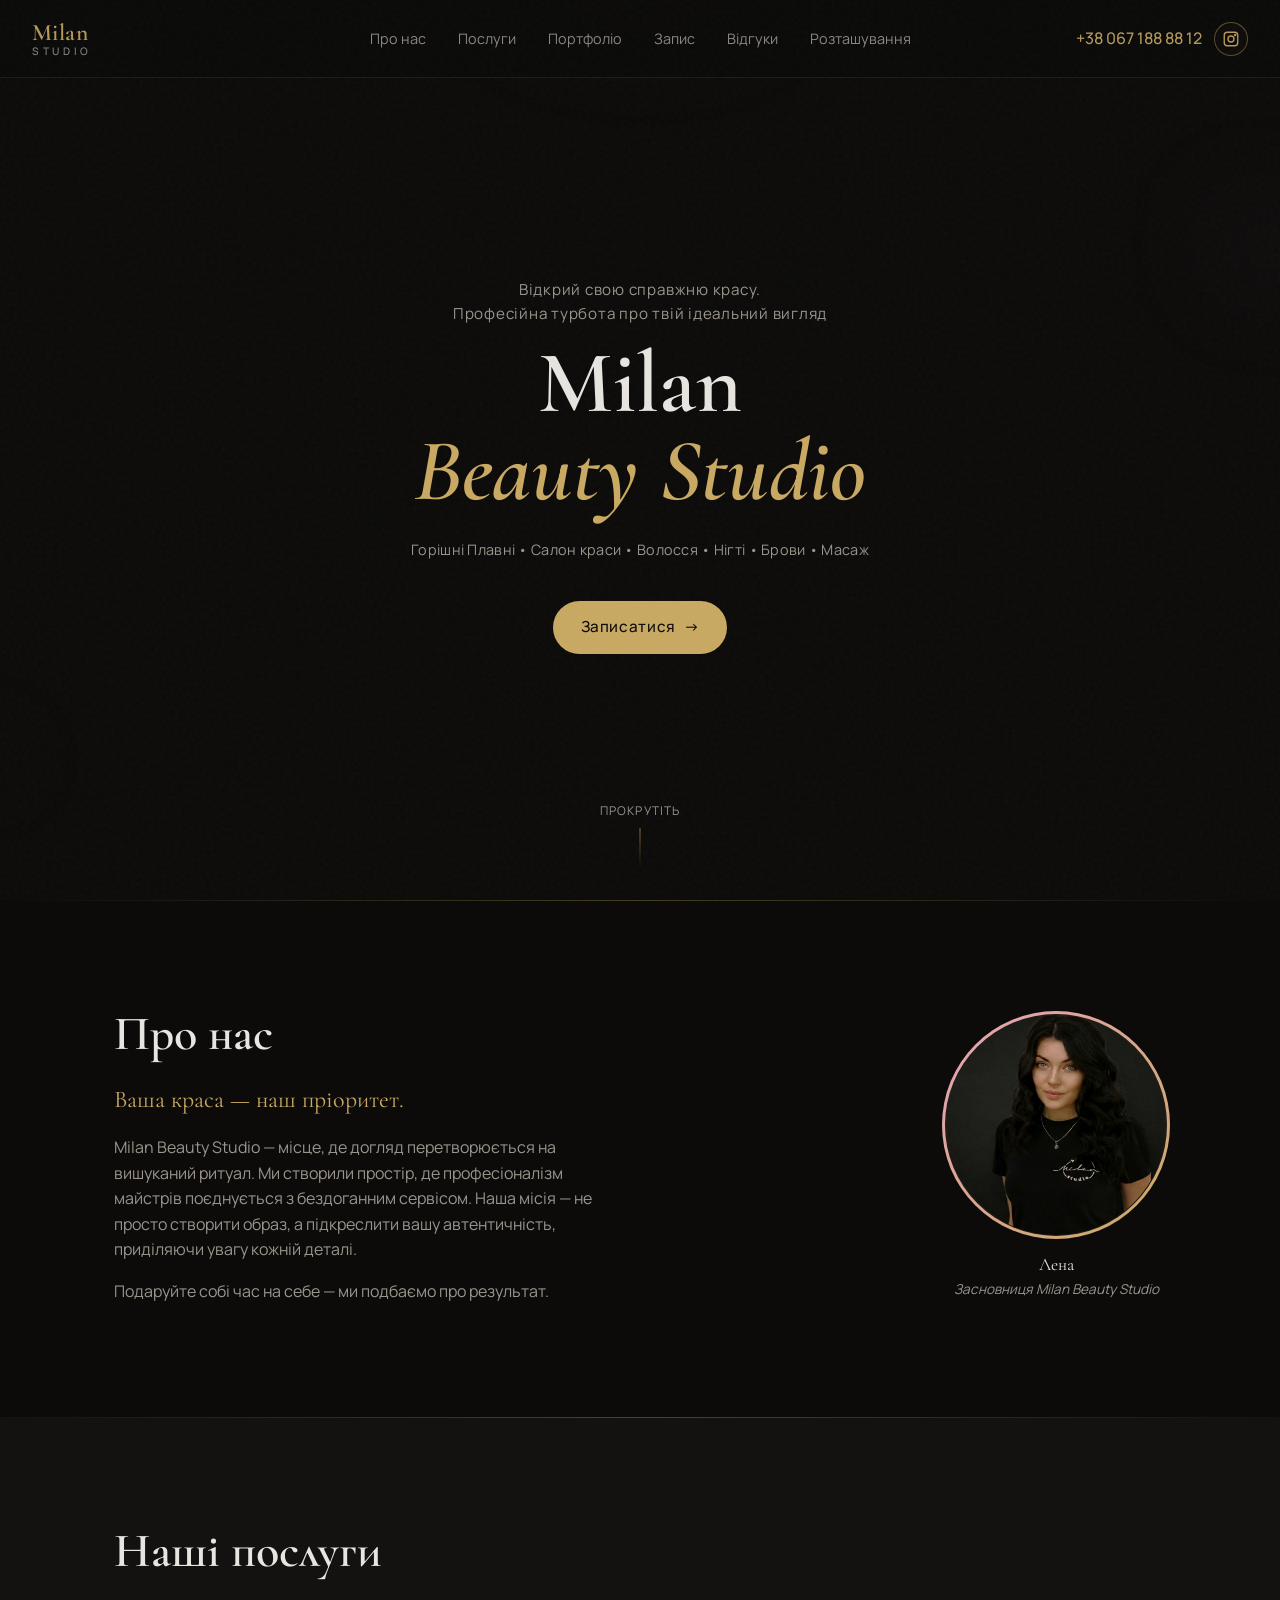
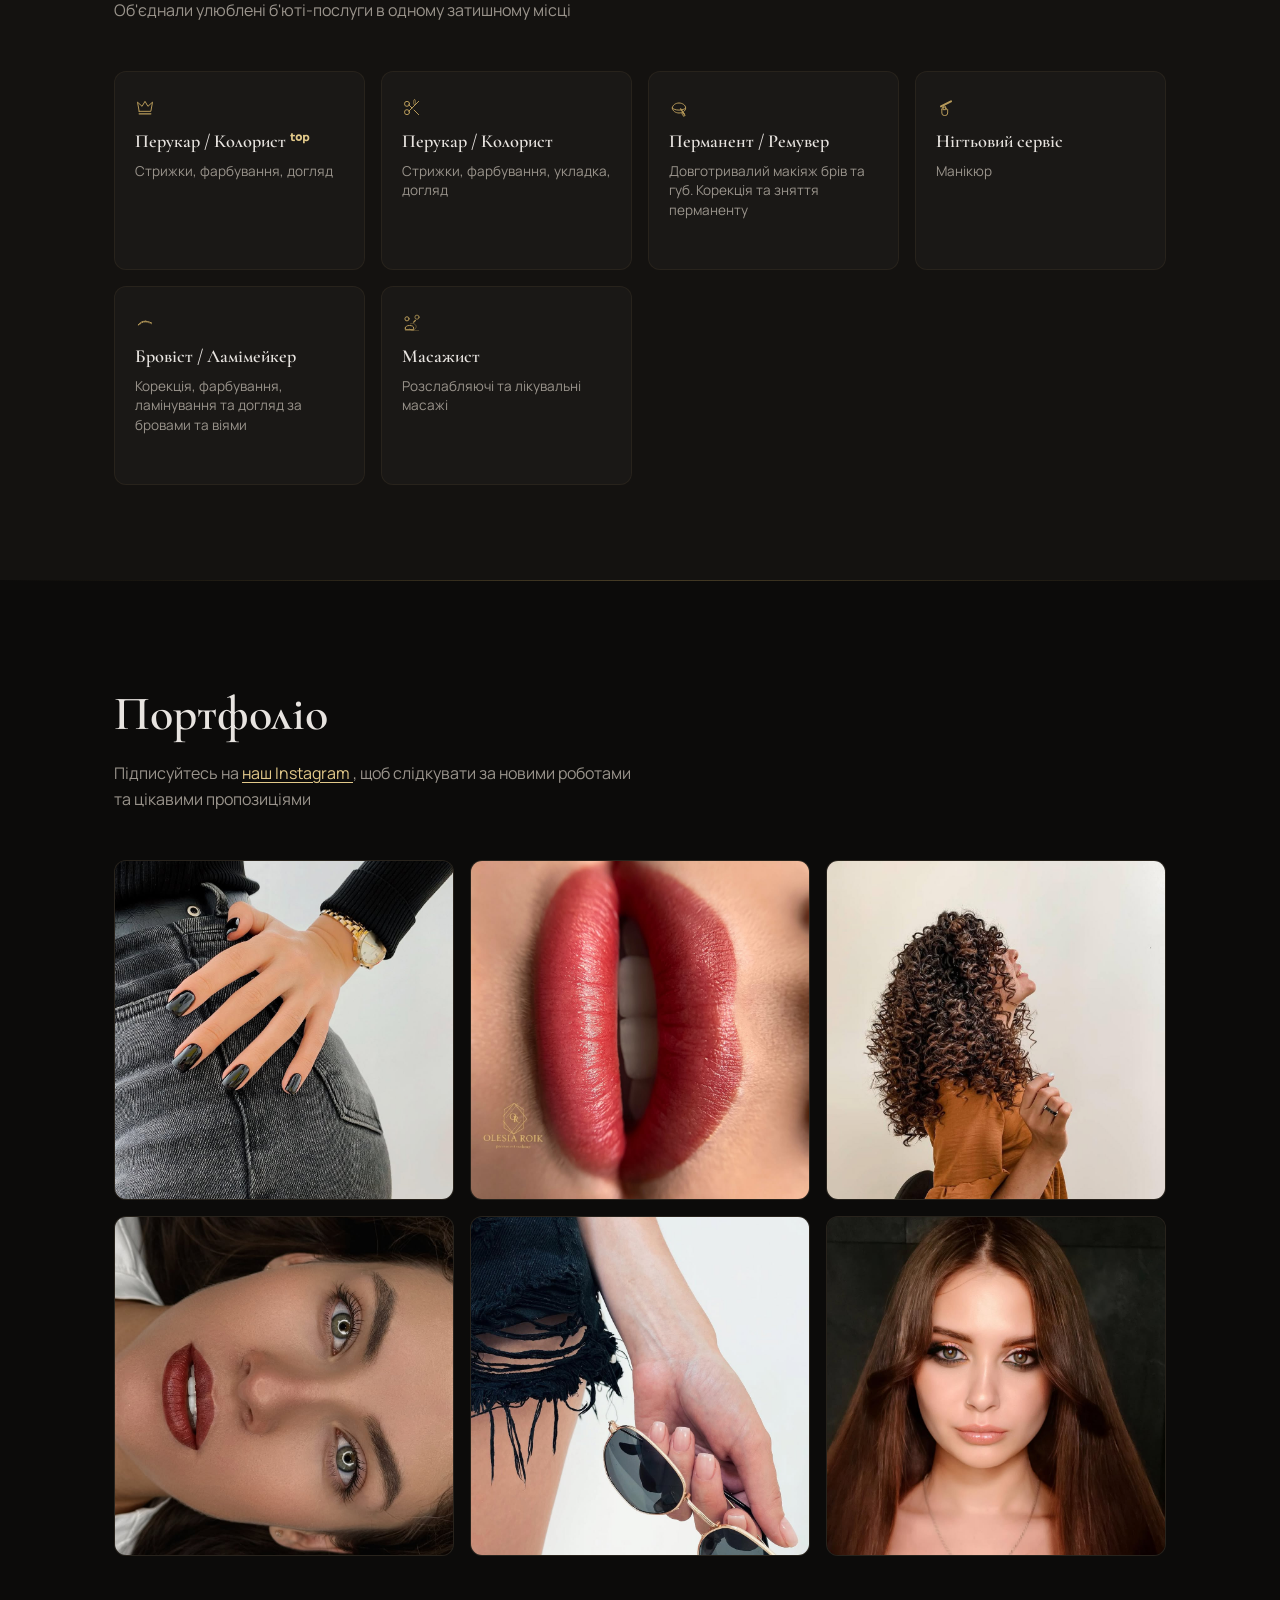
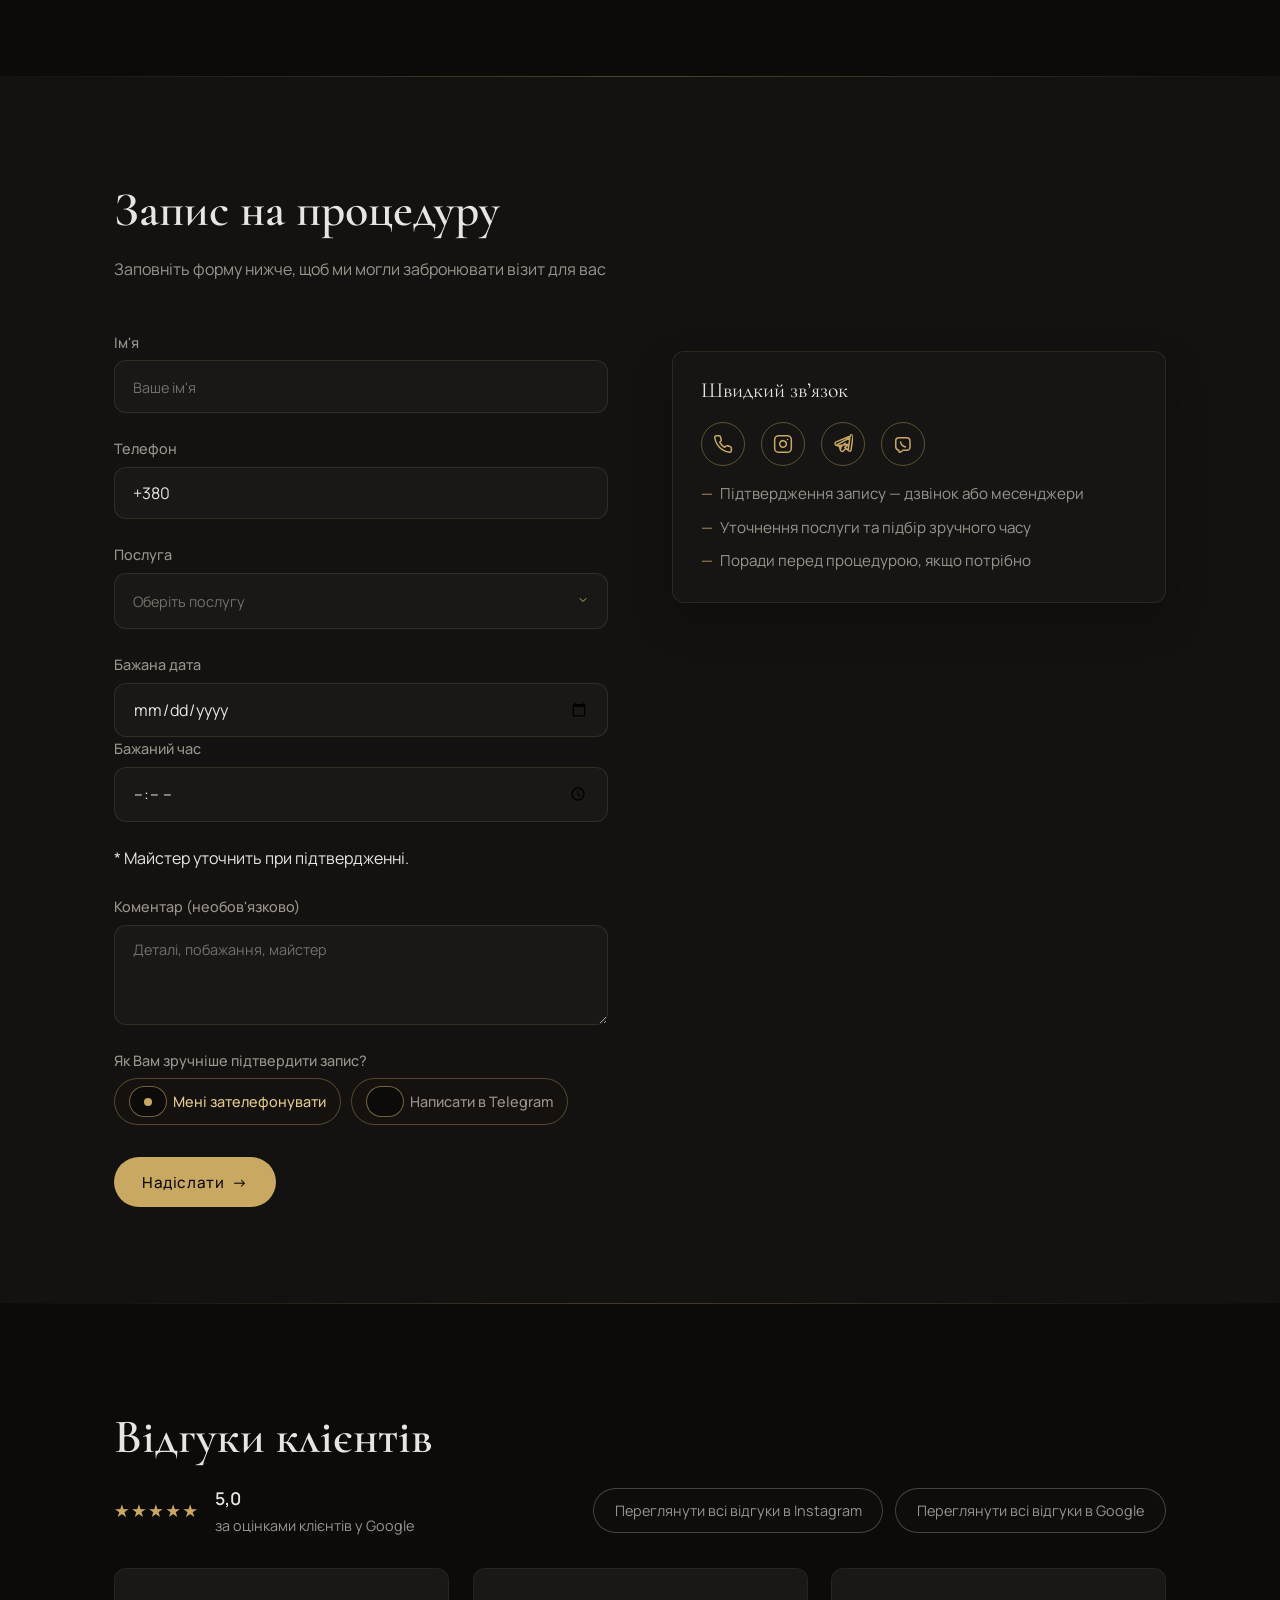
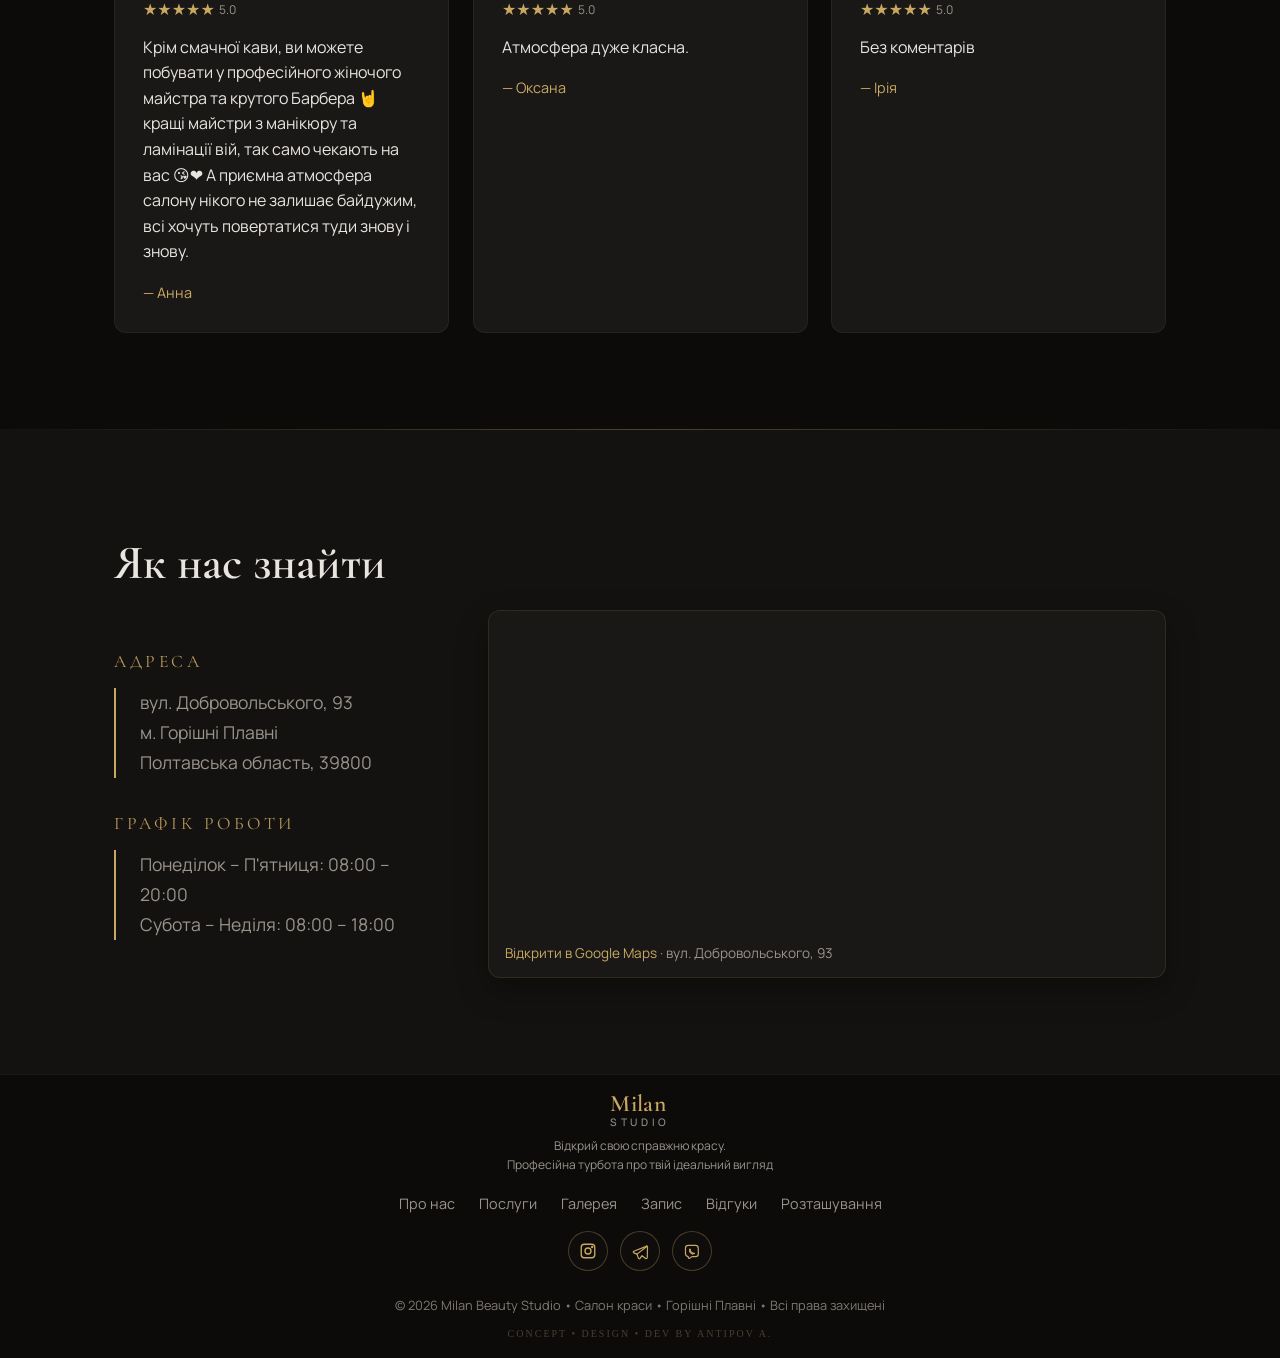
==== commit b7a99f3b: "Add files via upload" ====
--- a/index.html
+++ b/index.html
@@ -193,7 +193,8 @@
           <div class="services-grid">
             <article
               class="service-card animate-on-scroll"
-              data-service="hair1" data-icon-key="hair1"
+              data-service="hair1"
+              data-icon-key="hair1"
               data-delay="0"
             >
               <div class="card-icon" aria-hidden="true">
@@ -214,7 +215,8 @@
             </article>
             <article
               class="service-card animate-on-scroll"
-              data-service="hair2" data-icon-key="hair2"
+              data-service="hair2"
+              data-icon-key="hair2"
               data-delay="1"
             >
               <div class="card-icon" aria-hidden="true">
@@ -246,7 +248,8 @@
             </article>
             <article
               class="service-card animate-on-scroll"
-              data-service="permanent" data-icon-key="permanent"
+              data-service="permanent"
+              data-icon-key="permanent"
               data-delay="2"
             >
               <div class="card-icon" aria-hidden="true">
@@ -279,7 +282,8 @@
             </article>
             <article
               class="service-card animate-on-scroll"
-              data-service="nails" data-icon-key="nails"
+              data-service="nails"
+              data-icon-key="nails"
               data-delay="4"
             >
               <div class="card-icon" aria-hidden="true">
@@ -310,7 +314,8 @@
             </article>
             <article
               class="service-card animate-on-scroll"
-              data-service="brows" data-icon-key="brows"
+              data-service="brows"
+              data-icon-key="brows"
               data-delay="5"
             >
               <div class="card-icon" aria-hidden="true">
@@ -336,7 +341,8 @@
             </article>
             <article
               class="service-card animate-on-scroll"
-              data-service="massage" data-icon-key="massage"
+              data-service="massage"
+              data-icon-key="massage"
               data-delay="7"
             >
               <div class="card-icon" aria-hidden="true">
@@ -556,7 +562,7 @@
                   <textarea
                     id="comment"
                     name="comment"
-                    placeholder="Деталі, побажання"
+                    placeholder="Деталі, побажання, майстер"
                     rows="3"
                   ></textarea>
                 </div>
@@ -1087,6 +1093,7 @@
         "priceRange": "$$"
       }
     </script>
+    <script src="https://cdn.jsdelivr.net/npm/@supabase/supabase-js@2/dist/umd/supabase.min.js"></script>
     <script src="supabase-client.js"></script>
     <script src="script.js"></script>
   </body>
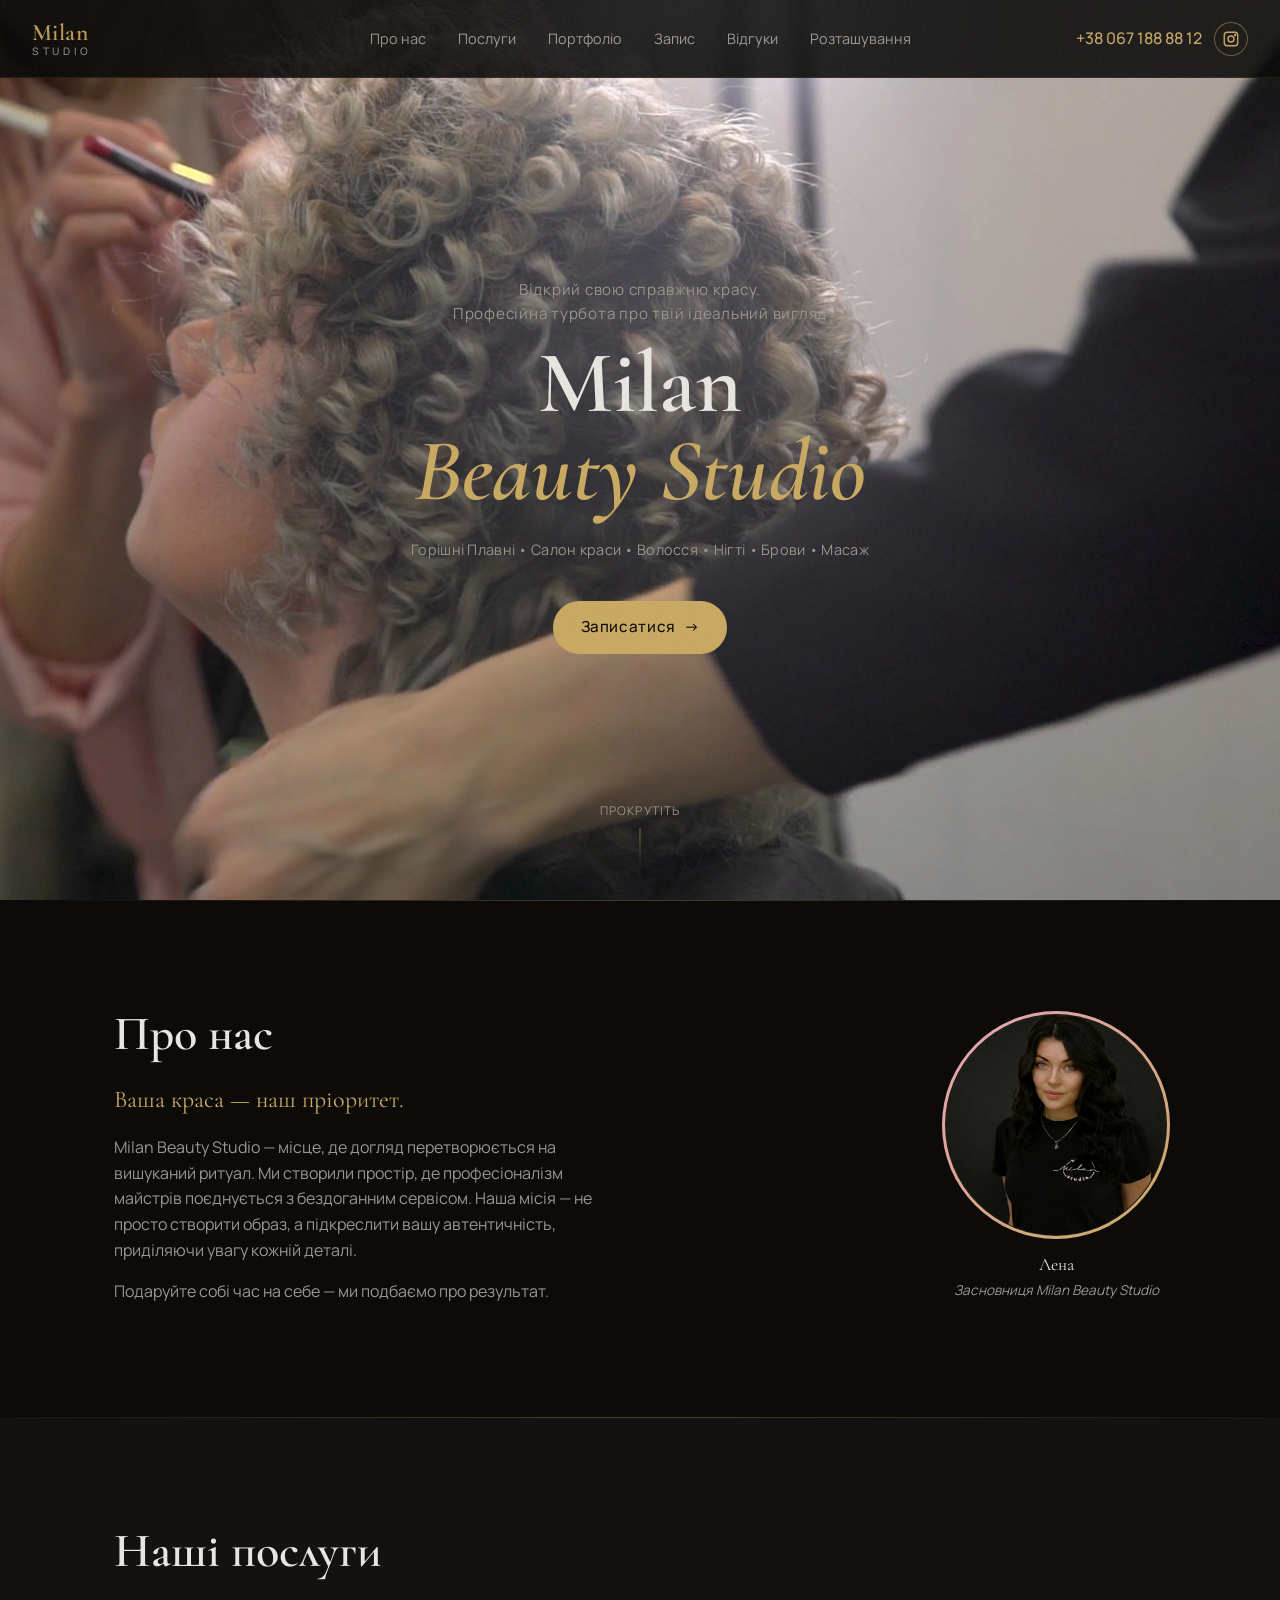
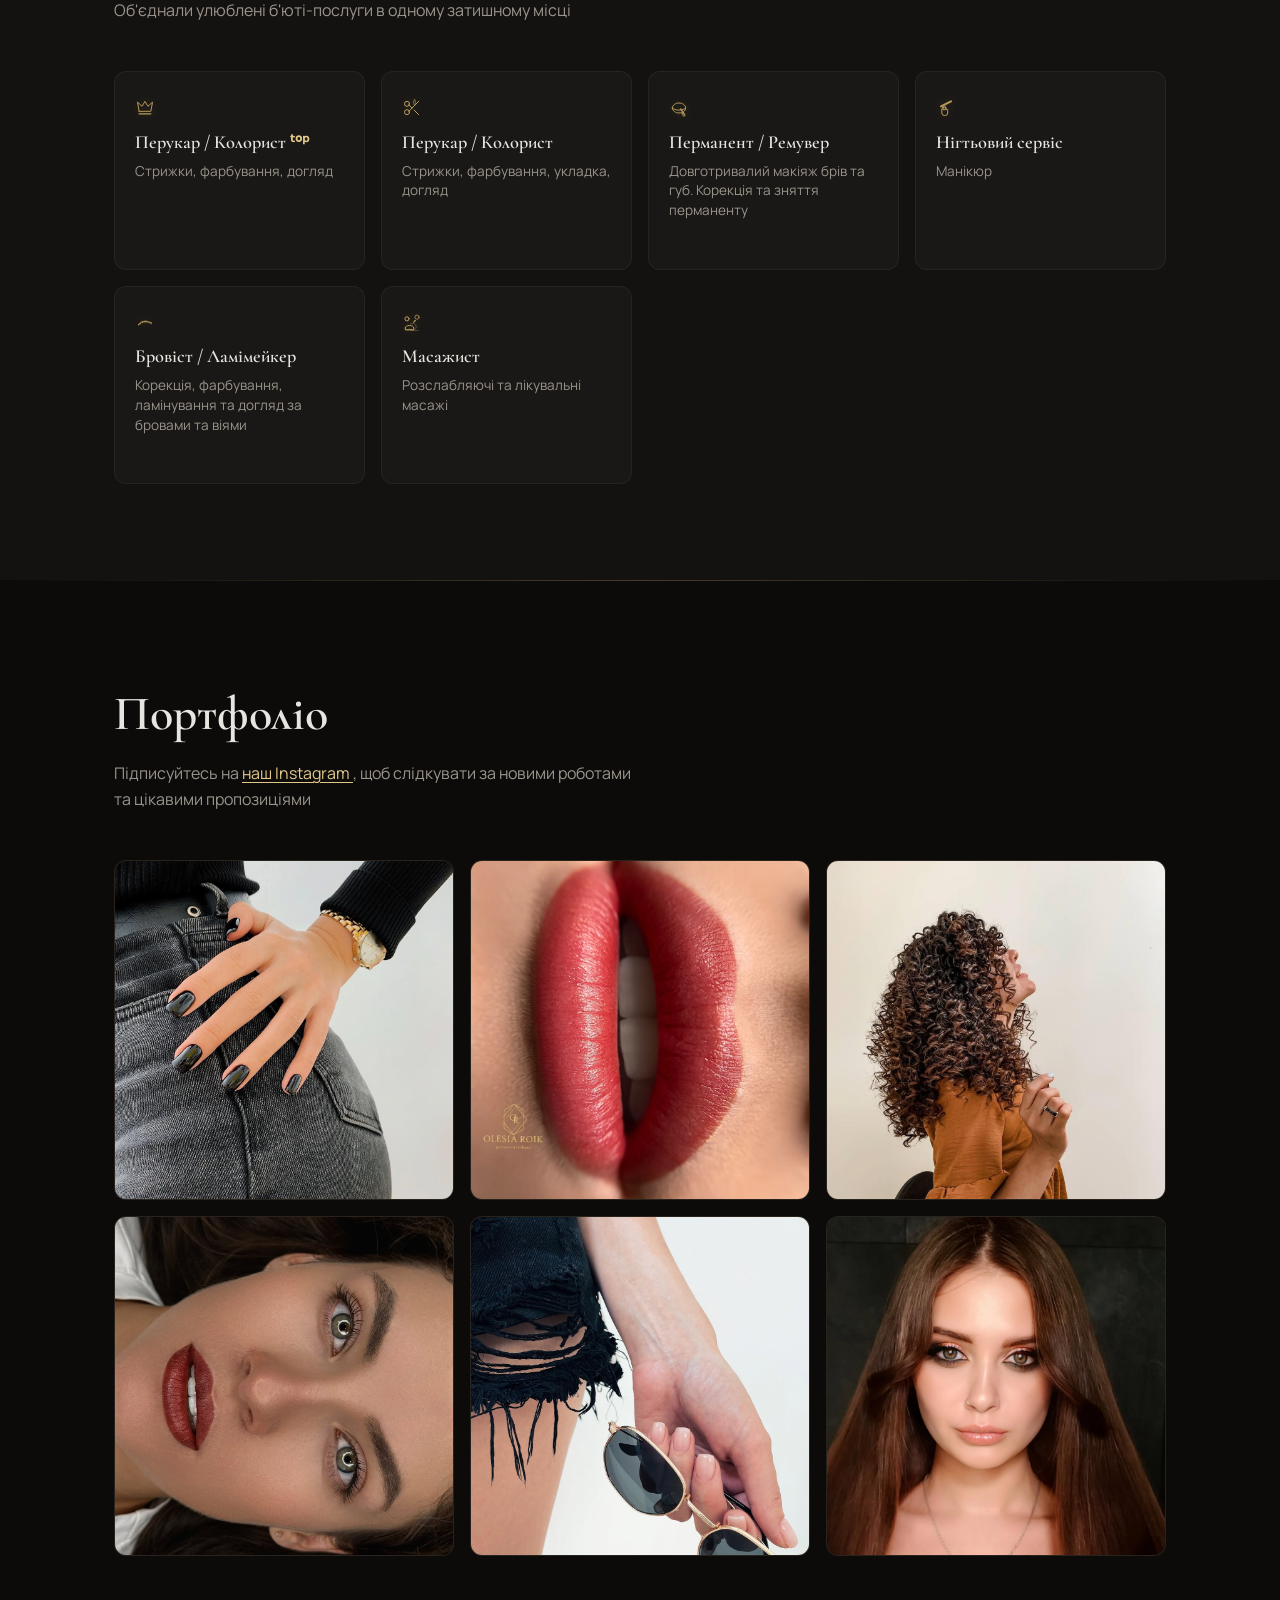
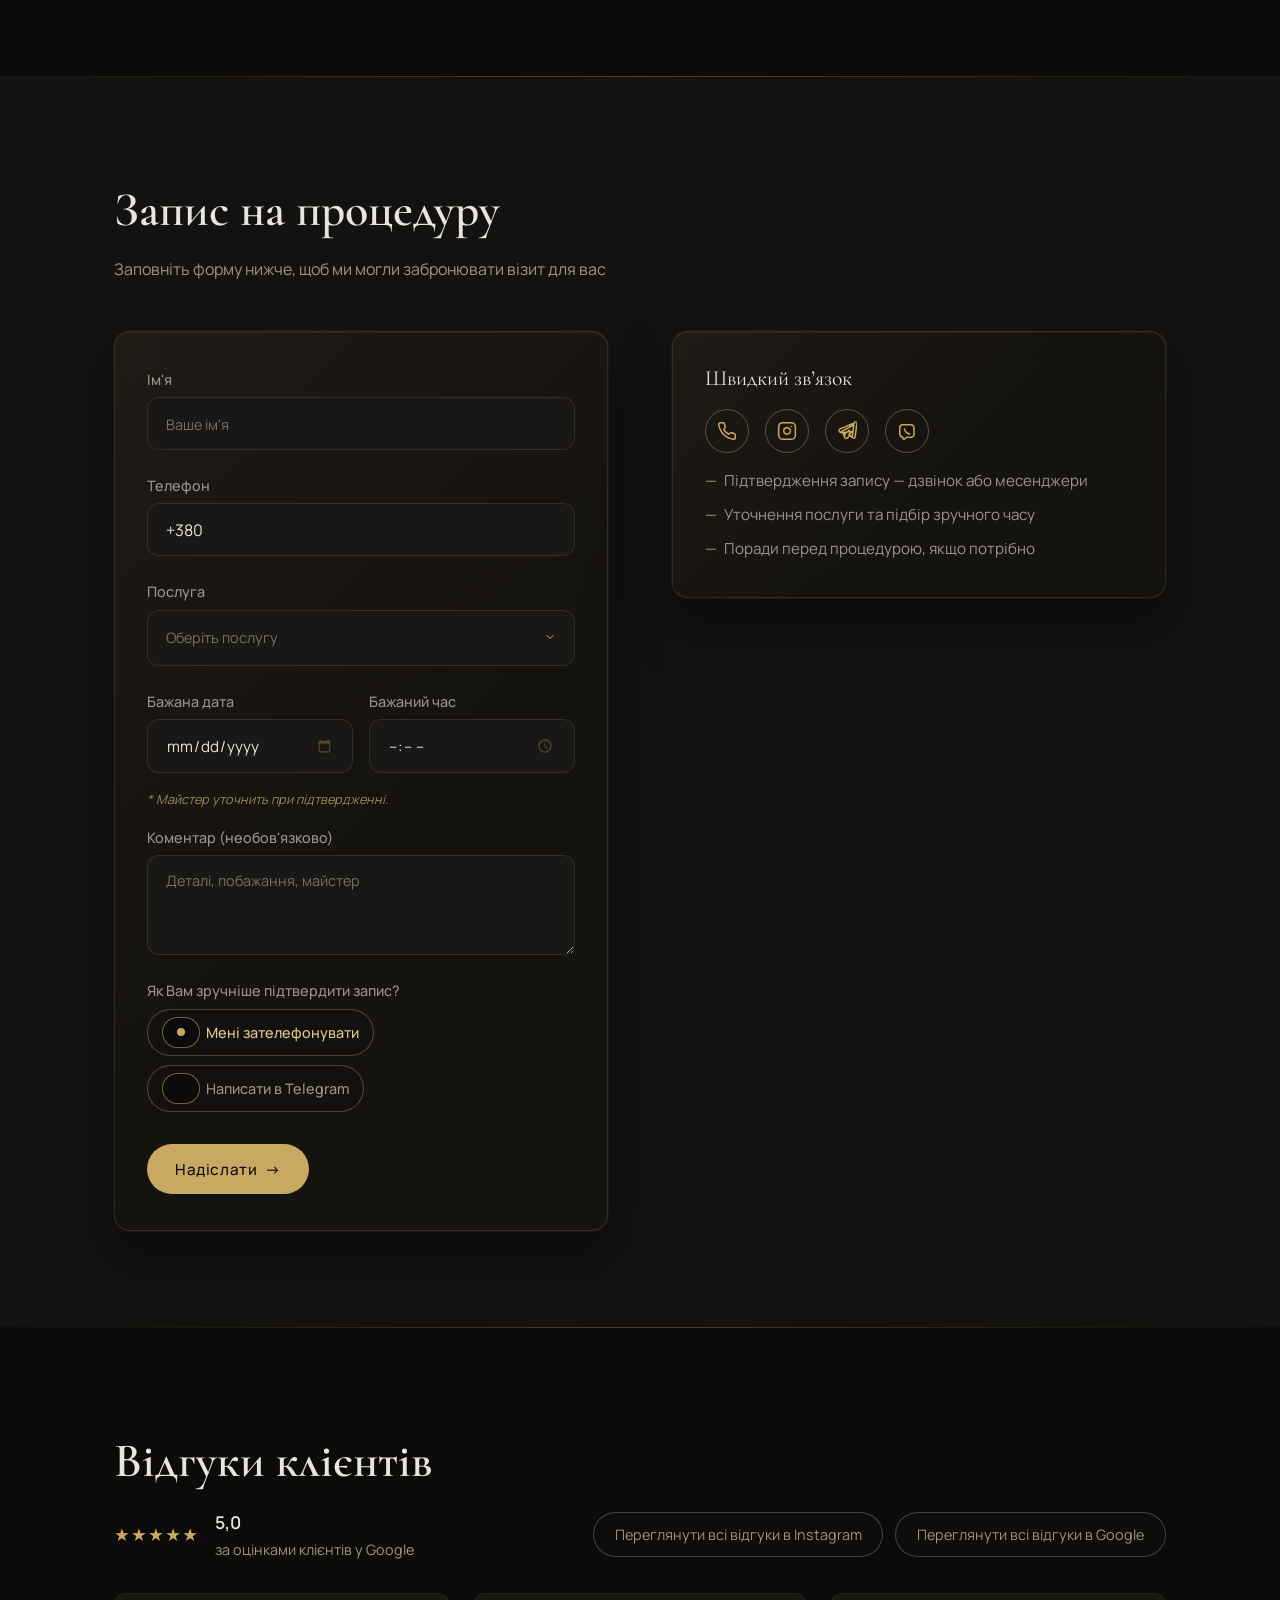
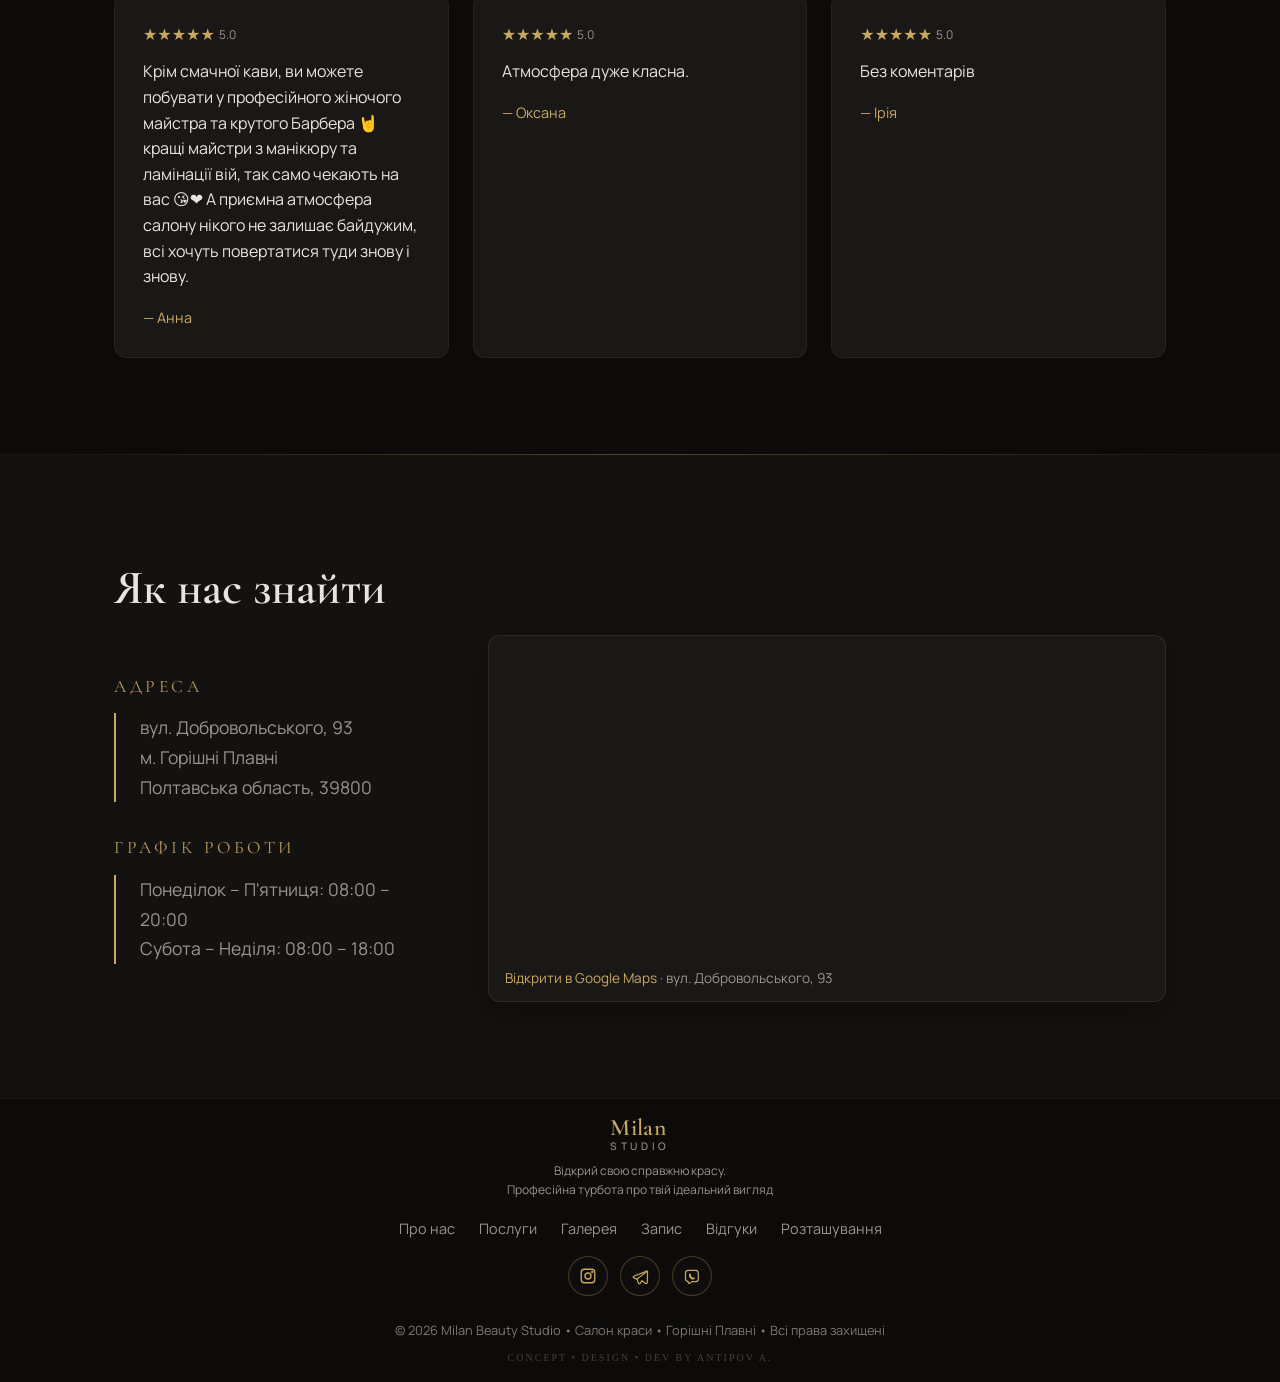
==== commit 7a580173: "Add files via upload" ====
--- a/index.html
+++ b/index.html
@@ -105,13 +105,15 @@
     <main>
       <section class="hero">
         <video
+          id="hero-video"
           class="hero-video"
           autoplay
           muted
           loop
           playsinline
           webkit-playsinline
-          preload="auto"
+          preload="metadata"
+          poster="video/poster.jpg"
         >
           <source src="video/background.mp4" type="video/mp4" />
         </video>
--- a/styles.css
+++ b/styles.css
@@ -1,2240 +1,2420 @@
-/* ===== Variables ===== */
-html {
-  scroll-behavior: smooth;
-}
-
-@media (prefers-reduced-motion: reduce) {
-  html {
-    scroll-behavior: auto;
-  }
-}
-
-:root {
-  --bg: #0c0b0a;
-  --bg-elevated: #141210;
-  --bg-card: #1a1816;
-  --text: #e8e4e0;
-  --text-muted: #9a948c;
-  --gold: #c9a962;
-  --gold-light: #e2c98a;
-  --gold-dim: #8b7340;
-  --gradient-ring: linear-gradient(135deg, #e8a4b8, #c9a962, #e8c97a, #e8a4b8);
-  --gradient-orb-1: radial-gradient(ellipse 80% 50% at 50% 0%, rgba(201, 169, 98, 0.15), transparent 70%);
-  --gradient-orb-2: radial-gradient(ellipse 60% 40% at 80% 20%, rgba(232, 164, 184, 0.08), transparent 60%);
-  --gradient-orb-3: radial-gradient(ellipse 50% 30% at 20% 80%, rgba(232, 201, 122, 0.06), transparent 50%);
-  --font-display: "Cormorant Garamond", Georgia, serif;
-  --font-body: "Manrope", system-ui, sans-serif;
-  --radius: 12px;
-  --transition: 0.4s cubic-bezier(0.4, 0, 0.2, 1);
-  --transition-fast: 0.2s ease;
-}
-
-/* ===== Reset & Base ===== */
-*, *::before, *::after {
-  box-sizing: border-box;
-  margin: 0;
-  padding: 0;
-}
-
-html {
-  scroll-behavior: smooth;
-}
-
-@media (prefers-reduced-motion: reduce) {
-  html { scroll-behavior: auto; }
-  *, *::before, *::after {
-    animation-duration: 0.01ms !important;
-    animation-iteration-count: 1 !important;
-    transition-duration: 0.01ms !important;
-  }
-}
-
-body {
-  font-family: var(--font-body);
-  font-size: 16px;
-  line-height: 1.6;
-  color: var(--text);
-  background: var(--bg);
-  overflow-x: hidden;
-}
-
-.noise {
-  position: fixed;
-  inset: 0;
-  pointer-events: none;
-  z-index: 9999;
-  opacity: 0.03;
-  background-image: url("data:image/svg+xml,%3Csvg viewBox='0 0 256 256' xmlns='http://www.w3.org/2000/svg'%3E%3Cfilter id='n'%3E%3CfeTurbulence type='fractalNoise' baseFrequency='0.9' numOctaves='4' stitchTiles='stitch'/%3E%3C/filter%3E%3Crect width='100%25' height='100%25' filter='url(%23n)'/%3E%3C/svg%3E");
-}
-
-a {
-  color: inherit;
-  text-decoration: none;
-  transition: color var(--transition-fast), opacity var(--transition-fast);
-}
-
-a:hover {
-  color: var(--gold-light);
-}
-
-button {
-  font-family: inherit;
-  cursor: pointer;
-  border: none;
-  background: none;
-}
-
-input, textarea {
-  font-family: inherit;
-  font-size: 1rem;
-}
-
-/* ===== Layout ===== */
-.container {
-  width: 100%;
-  max-width: 1100px;
-  margin: 0 auto;
-  padding: 0 1.5rem;
-}
-
-/* ===== Header ===== */
-.header {
-  position: fixed;
-  top: 0;
-  left: 0;
-  right: 0;
-  z-index: 100;
-  display: flex;
-  align-items: center;
-  justify-content: space-between;
-  padding: 1.25rem 2rem;
-  background: rgba(12, 11, 10, 0.98);
-  border-bottom: 1px solid rgba(201, 169, 98, 0.12);
-  transition: background var(--transition);
-  opacity: 0.9;
-}
-
-.header.scrolled {
-  background: rgba(12, 11, 10, 0.92);
-  backdrop-filter: blur(12px);
-}
-
-.logo {
-  display: flex;
-  flex-direction: column;
-  align-items: flex-start;
-  line-height: 1.1;
-}
-
-.logo-milan {
-  font-family: var(--font-display);
-  font-size: 1.47rem;
-  font-weight: 600;
-  color: var(--gold);
-  font-style: "Playfair Display", serif;
-  letter-spacing: 0.02em;
-}
-
-.logo-studio {
-  font-size: 0.65rem;
-  font-weight: 500;
-  letter-spacing: 0.35em;
-  color: var(--text-muted);
-  text-transform: uppercase;
-}
-
-.nav {
-  display: flex;
-  gap: 2rem;
-  justify-content: center !important;
-}
-
-@media (min-width: 769px) {
-  .nav {
-    position: absolute;
-    left: 50%;
-    transform: translateX(-50%);
-  }
-}
-
-.nav a {
-  font-size: 0.9rem;
-  font-weight: 400;
-  color: var(--text-muted);
-}
-
-.nav a:hover {
-  color: var(--gold);
-}
-
-.header-actions {
-  display: inline-flex;
-  align-items: center;
-  gap: 0.75rem;
-}
-
-.header-phone {
-  font-weight: 500;
-  color: var(--gold);
-}
-
-.header-instagram {
-  width: 34px;
-  height: 34px;
-  display: inline-flex;
-  align-items: center;
-  justify-content: center;
-  border-radius: 999px;
-  border: 1px solid rgba(201, 169, 98, 0.45);
-  color: var(--gold);
-  background: rgba(20, 18, 16, 0.55);
-  transition: background var(--transition-fast), border-color var(--transition-fast),
-    transform var(--transition-fast), box-shadow var(--transition-fast);
-}
-
-.header-instagram:hover {
-  background: rgba(201, 169, 98, 0.12);
-  border-color: rgba(201, 169, 98, 0.8);
-  transform: translateY(-1px);
-  box-shadow: 0 10px 24px rgba(0, 0, 0, 0.35);
-}
-
-.burger {
-  display: none;
-  flex-direction: column;
-  gap: 6px;
-}
-
-.burger span {
-  width: 24px;
-  height: 2px;
-  background: var(--text);
-  transition: var(--transition-fast);
-}
-
-.burger.open span:nth-child(1) {
-  transform: rotate(45deg) translate(6px, 6px);
-}
-.burger.open span:nth-child(2) {
-  opacity: 0;
-}
-.burger.open span:nth-child(3) {
-  transform: rotate(-45deg) translate(6px, -6px);
-}
-
-@media (max-width: 768px) {
-  .header {
-    padding: 0.75rem 1.25rem;
-    display: grid;
-    grid-template-columns: 1fr auto 1fr;
-    align-items: center;
-  }
-
-  .logo {
-    justify-self: start;
-  }
-
-  .header-actions {
-    justify-self: center;
-    gap: 0;
-  }
-
-  .burger {
-    justify-self: end;
-    display: flex;
-    z-index: 101;
-  }
-
-  .nav {
-    position: fixed;
-    top: 0;
-    right: -100%;
-    width: 280px;
-    height: 100vh;
-    background: var(--bg-elevated);
-    flex-direction: column;
-    justify-content: center;
-    gap: 1.5rem;
-    padding: 2rem;
-    box-shadow: -8px 0 32px rgba(0, 0, 0, 0.4);
-    transition: right var(--transition);
-    z-index: 99;
-    left: auto;
-    transform: none;
-  }
-  .nav.open {
-    right: 0;
-  }
-  .header-phone {
-    display: none;
-  }
-}
-
-body.menu-open {
-  overflow: hidden;
-}
-body.menu-open::after {
-  content: "";
-  position: fixed;
-  inset: 0;
-  background: rgba(0, 0, 0, 0.5);
-  z-index: 98;
-}
-
-.floating-booking {
-  position: fixed;
-  right: 1.25rem;
-  bottom: 1.25rem;
-  z-index: 120;
-  padding: 0.85rem 1.25rem;
-  border-radius: 999px;
-  background: var(--gold);
-  color: var(--bg);
-  font-weight: 600;
-  letter-spacing: 0.04em;
-  box-shadow: 0 18px 45px rgba(0, 0, 0, 0.35);
-  transition: transform var(--transition-fast), box-shadow var(--transition-fast),
-    background var(--transition-fast);
-}
-
-.floating-booking:hover {
-  background: var(--gold-light);
-  color: var(--bg);
-  transform: translateY(-2px);
-  box-shadow: 0 22px 55px rgba(0, 0, 0, 0.45);
-}
-
-/* ===== Hero ===== */
-.hero {
-  min-height: 100vh;
-  display: flex;
-  flex-direction: column;
-  align-items: center;
-  justify-content: center;
-  text-align: center;
-  padding: 6rem 1.5rem 4rem;
-  position: relative;
-  overflow: hidden;
-  background: var(--bg);
-}
-
-.hero-bg {
-  position: absolute;
-  inset: 0;
-  pointer-events: none;
-}
-
-.gradient-orb {
-  position: absolute;
-  border-radius: 50%;
-  filter: blur(60px);
-  animation: orb-float 12s ease-in-out infinite;
-}
-
-.orb-1 {
-  width: 400px;
-  height: 400px;
-  background: var(--gradient-orb-1);
-  top: -10%;
-  left: 50%;
-  transform: translateX(-50%);
-  animation-delay: 0s;
-}
-
-.orb-2 {
-  width: 300px;
-  height: 300px;
-  background: var(--gradient-orb-2);
-  top: 20%;
-  right: -5%;
-  animation-delay: -4s;
-}
-
-.orb-3 {
-  width: 250px;
-  height: 250px;
-  background: var(--gradient-orb-3);
-  bottom: 10%;
-  left: -5%;
-  animation-delay: -8s;
-}
-
-@keyframes orb-float {
-  0%, 100% { transform: translate(-50%, 0) scale(1); opacity: 0.8; }
-  50% { transform: translate(-50%, -20px) scale(1.05); opacity: 1; }
-}
-
-.orb-2, .orb-3 {
-  transform: none;
-}
-
-.orb-2 { animation-name: orb-float-2; }
-.orb-3 { animation-name: orb-float-3; }
-
-@keyframes orb-float-2 {
-  0%, 100% { transform: translate(0, 0); opacity: 0.6; }
-  50% { transform: translate(-15px, 15px); opacity: 1; }
-}
-
-@keyframes orb-float-3 {
-  0%, 100% { transform: translate(0, 0); opacity: 0.5; }
-  50% { transform: translate(15px, -10px); opacity: 0.9; }
-}
-
-.hero-content {
-  position: relative;
-  z-index: 1;
-}
-
-.hero-video {
-  pointer-events: none;
-}
-
-video.hero-video {
-  position: absolute;
-  inset: 0; 
-  width: 100%;
-  height: 100%;
-  object-fit: cover;
-  opacity: .25;
-}
-
-.hero-tagline {
-  font-size: 0.95rem;
-  color: var(--text-muted);
-  margin-bottom: 0.75rem;
-  letter-spacing: 0.05em;
-}
-
-.hero-title {
-  font-family: var(--font-display);
-  font-size: clamp(3rem, 10vw, 5.5rem);
-  font-weight: 600;
-  line-height: 1;
-  margin-bottom: 0.5rem;
-  padding-bottom: 15px;
-}
-
-.hero-title .line {
-  display: block;
-}
-
-.hero-title .accent {
-  color: var(--gold);
-  font-style: italic;
-}
-
-.hero-sub {
-  font-size: 0.9rem;
-  color: var(--text-muted);
-  margin-bottom: 2.5rem;
-  letter-spacing: 0.02em;
-}
-
-.hero-light-layers {
-  position: absolute;
-  inset: 0;
-  overflow: hidden;
-  mix-blend-mode: screen;
-  opacity: 0.65;
-}
-
-/* Окремі світлові смуги */
-.light-strip {
-  position: absolute;
-  width: 40%;
-  height: 140%;
-  top: -20%;
-  background: linear-gradient(
-    120deg,
-    rgba(255, 255, 255, 0.02),
-    rgba(255, 255, 255, 0.16),
-    rgba(255, 255, 255, 0.02)
-  );
-  filter: blur(40px);
-  transform-origin: center;
-  animation: light-sweep 24s ease-in-out infinite;
-}
-
-/* Різні положення / кольорові відтінки для глибини */
-.strip-1 {
-  left: -10%;
-  animation-delay: 0s;
-  background: linear-gradient(
-    115deg,
-    rgba(201, 169, 98, 0.02),
-    rgba(255, 255, 255, 0.18),
-    rgba(232, 164, 184, 0.05)
-  );
-}
-
-.strip-2 {
-  left: 35%;
-  animation-delay: -8s;
-  background: linear-gradient(
-    135deg,
-    rgba(232, 164, 184, 0.03),
-    rgba(255, 255, 255, 0.2),
-    rgba(201, 169, 98, 0.03)
-  );
-}
-
-.strip-3 {
-  right: -15%;
-  animation-delay: -16s;
-  background: linear-gradient(
-    145deg,
-    rgba(232, 201, 122, 0.03),
-    rgba(255, 255, 255, 0.16),
-    rgba(201, 169, 98, 0.02)
-  );
-}
-
-/* Анімація повільного руху / нахилу */
-@keyframes light-sweep {
-  0% {
-    transform: translate3d(0, 0, 0) rotate(18deg);
-    opacity: 0.4;
-  }
-  25% {
-    transform: translate3d(-6%, -4%, 0) rotate(20deg) scale(1.02);
-    opacity: 0.7;
-  }
-  50% {
-    transform: translate3d(4%, 4%, 0) rotate(16deg) scale(1.04);
-    opacity: 0.9;
-  }
-  75% {
-    transform: translate3d(-4%, 6%, 0) rotate(19deg) scale(1.02);
-    opacity: 0.7;
-  }
-  100% {
-    transform: translate3d(0, 0, 0) rotate(18deg);
-    opacity: 0.4;
-  }
-}
-
-/* Для користувачів з reduced-motion — спокійніший фон */
-@media (prefers-reduced-motion: reduce) {
-  .hero-light-layers {
-    opacity: 0.4;
-  }
-  .light-strip {
-    animation: none;
-  }
-}
-
-/* Buttons ===== */
-.btn {
-  display: inline-flex;
-  align-items: center;
-  gap: 0.5rem;
-  padding: 0.9rem 1.75rem;
-  font-size: 0.95rem;
-  font-weight: 500;
-  letter-spacing: 0.04em;
-  border-radius: 999px;
-  transition: var(--transition);
-}
-
-.btn-primary {
-  background: var(--gold);
-  color: var(--bg);
-}
-
-.btn-primary:hover {
-  background: var(--gold-light);
-  color: var(--bg);
-  transform: translateY(-2px);
-  box-shadow: 0 8px 24px rgba(201, 169, 98, 0.25);
-}
-
-.btn-arrow {
-  transition: transform var(--transition-fast);
-}
-
-.btn:hover .btn-arrow {
-  transform: translateX(4px);
-}
-
-/* Scroll hint ===== */
-.scroll-hint {
-  position: absolute;
-  bottom: 2rem;
-  left: 50%;
-  transform: translateX(-50%);
-  display: flex;
-  flex-direction: column;
-  align-items: center;
-  gap: 0.5rem;
-  color: var(--text-muted);
-  font-size: 0.75rem;
-  letter-spacing: 0.1em;
-  text-transform: uppercase;
-  animation: scroll-pulse 2s ease-in-out infinite;
-}
-
-.scroll-line {
-  width: 1px;
-  height: 40px;
-  background: linear-gradient(to bottom, var(--gold-dim), transparent);
-  border-radius: 2px;
-  animation: scroll-line 2s ease-in-out infinite;
-}
-
-@keyframes scroll-pulse {
-  0%, 100% { opacity: 0.6; }
-  50% { opacity: 1; }
-}
-
-@keyframes scroll-line {
-  0% { transform: scaleY(0); transform-origin: top; }
-  50% { transform: scaleY(1); transform-origin: top; }
-  51% { transform-origin: bottom; }
-  100% { transform: scaleY(0); transform-origin: bottom; }
-}
-
-/* ===== Animations (entrance) ===== */
-.animate-in {
-  opacity: 0;
-  transform: translateY(24px);
-  animation: fade-up 0.8s cubic-bezier(0.4, 0, 0.2, 1) forwards;
-}
-
-.animate-in:nth-child(1) { animation-delay: 0.1s; }
-.animate-in:nth-child(2) { animation-delay: 0.2s; }
-.animate-in:nth-child(3) { animation-delay: 0.3s; }
-.animate-in:nth-child(4) { animation-delay: 0.4s; }
-.animate-in:nth-child(5) { animation-delay: 0.5s; }
-.animate-in:nth-child(6) { animation-delay: 0.6s; }
-.animate-in:nth-child(7) { animation-delay: 0.7s; }
-.animate-in:nth-child(8) { animation-delay: 0.8s; }
-.animate-in:nth-child(9) { animation-delay: 0.9s; }
-
-@keyframes fade-up {
-  to {
-    opacity: 1;
-    transform: translateY(0);
-  }
-}
-
-/* ===== Section titles ===== */
-.section-title {
-  font-family: var(--font-display);
-  font-size: clamp(2rem, 5vw, 3rem);
-  font-weight: 600;
-  margin-bottom: 0.5rem;
-  color: var(--text);
-}
-
-.section-sub {
-  font-size: 1rem;
-  color: var(--text-muted);
-  margin-bottom: 3rem;
-  max-width: 520px;
-}
-
-.section-sub .link-inline {
-  color: var(--gold-light);
-  text-decoration: underline;
-  text-decoration-thickness: 1px;
-  text-underline-offset: 3px;
-}
-
-.section-sub .link-inline:hover {
-  color: var(--gold);
-}
-
-/* ===== About ===== */
-.about {
-  padding: 6rem 0;
-}
-
-/* Преміальні розділювачі між усіма секціями */
-main > section {
-  position: relative;
-}
-
-main > section + section::before {
-  content: "";
-  position: absolute;
-  top: 0;
-  left: 0;
-  right: 0;
-  height: 1px;
-  pointer-events: none;
-  background: linear-gradient(
-    to right,
-    rgba(12, 11, 10, 0),
-    rgba(201, 169, 98, 0.35),
-    rgba(12, 11, 10, 0)
-  );
-  opacity: 0.9;
-}
-
-.about-grid {
-  display: grid;
-  grid-template-columns: 1fr auto;
-  gap: 4rem;
-  align-items: center;
-}
-
-.about-visual {
-  display: flex;
-  flex-direction: column;
-  align-items: center;
-}
-
-.about-lead {
-  font-family: var(--font-display);
-  font-size: 1.5rem;
-  color: var(--gold);
-  margin-bottom: 1rem;
-}
-
-.about-desc {
-  color: var(--text-muted);
-  margin-bottom: 1rem;
-  max-width: 480px;
-}
-
-.logo-circle {
-  position: relative;
-  width: 220px;
-  height: 220px;
-  display: flex;
-  align-items: center;
-  justify-content: center;
-}
-
-.logo-ring {
-  position: absolute;
-  inset: -4px;
-  border-radius: 50%;
-  background: var(--gradient-ring);
-  background-size: 300% 300%;
-  animation: gradient-rotate 8s ease infinite;
-  padding: 3px;
-}
-
-.logo-ring::after {
-  content: "";
-  position: absolute;
-  inset: 3px;
-  border-radius: 50%;
-  background: var(--bg-card);
-}
-
-.logo-inner {
-  position: relative;
-  z-index: 1;
-  width: 100%;
-  height: 100%;
-  border-radius: 50%;
-  background: var(--bg-card);
-  display: flex;
-  flex-direction: column;
-  align-items: center;
-  justify-content: center;
-  box-shadow: inset 0 0 0 1px rgba(201, 169, 98, 0.15);
-  overflow: hidden;
-}
-
-.logo-inner .logo-milan {
-  font-size: 2rem;
-}
-
-.logo-inner .logo-studio {
-  font-size: 0.5rem;
-}
-
-@keyframes gradient-rotate {
-  0% { background-position: 0% 50%; }
-  50% { background-position: 100% 50%; }
-  100% { background-position: 0% 50%; }
-}
-
-@media (max-width: 768px) {
-  .about-grid {
-    grid-template-columns: 1fr;
-    text-align: center;
-  }
-  .about-desc {
-    max-width: none;
-  }
-  .about-visual {
-    order: -1;
-    margin: 0 auto;
-  }
-}
-
-/* About: founder photo in logo circle */
-.logo-circle--with-founder {
-  display: inline-flex;
-  flex-direction: column;
-  align-items: center;
-  justify-content: center;
-}
-
-.founder-photo {
-  width: 100%;
-  height: 100%;
-  object-fit: cover;
-  border-radius: 50%;
-  transform: scale(1.04);
-  filter: saturate(1.05) contrast(1.02);
-}
-
-.founder-caption {
-  margin-top: 1rem;
-  text-align: center;
-}
-
-.founder-name {
-  display: block;
-  font-family: var(--font-display);
-  font-size: 1.1rem;
-  color: var(--text);
-}
-
-.founder-role {
-  display: block;
-  font-size: 0.85rem;
-  color: var(--text-muted);
-}
-
-/* ===== Services ===== */
-.services {
-  padding: 6rem 0;
-  background: var(--bg-elevated);
-}
-
-.services-grid {
-  display: grid;
-  grid-template-columns: repeat(auto-fill, minmax(220px, 1fr));
-  gap: 1rem;
-}
-
-.service-card {
-  background: var(--bg-card);
-  border: 1px solid rgba(201, 169, 98, 0.08);
-  border-radius: var(--radius);
-  padding: 1.5rem 1.25rem 3rem; /* Компактніші відступи */
-  transition: var(--transition);
-  position: relative;
-  overflow: hidden;
-  cursor: pointer;
-  display: flex;
-  flex-direction: column;
-  height: 100%;
-}
-
-.service-card::after {
-  content: "Переглянути прайс →";
-  position: absolute;
-  bottom: 1.25rem;
-  left: 1.25rem;
-  font-size: 0.7rem;
-  color: var(--gold);
-  font-weight: 600;
-  letter-spacing: 0.05em;
-  text-transform: uppercase;
-  opacity: 0;
-  transform: translateY(5px);
-  transition: all var(--transition-fast);
-}
-
-.service-card:hover {
-  border-color: rgba(201, 169, 98, 0.3);
-  transform: translateY(-4px);
-  box-shadow: 0 15px 30px rgba(0, 0, 0, 0.35);
-  background: rgba(201, 169, 98, 0.03);
-}
-
-.service-card:hover::after {
-  opacity: 1;
-  transform: translateY(0);
-}
-
-.service-card:hover .card-icon {
-  color: var(--gold-light);
-}
-
-.card-icon {
-  font-size: 1.1rem;
-  color: var(--gold);
-  margin-bottom: 0.65rem;
-  opacity: 0.9;
-  transition: transform var(--transition-fast);
-  display: flex;
-  align-items: center;
-  justify-content: flex-start;
-  height: 24px;
-}
-
-.card-icon svg {
-  width: 20px;
-  height: 20px;
-  display: block;
-}
-
-.service-card h3 {
-  font-family: var(--font-display);
-  font-size: 1.15rem;
-  font-weight: 600;
-  margin-bottom: 0.45rem;
-  color: var(--text);
-  line-height: 1.3;
-}
-
-.service-card p {
-  font-size: 0.85rem;
-  color: var(--text-muted);
-  line-height: 1.45;
-  margin-bottom: 0;
-  flex-grow: 1;
-}
-
-/* Services: преміальна кнопка прайсу під сіткою */
-.services-prices {
-  margin-top: 2.5rem;
-  display: flex;
-  flex-direction: column;
-  gap: 1rem;
-  align-items: flex-start;
-}
-
-@media (max-width: 768px) {
-  .services-prices {
-    align-items: flex-start;
-  }
-}
-
-.btn-ghost {
-  background: transparent;
-  color: var(--gold-light);
-  border: 1px solid rgba(201, 169, 98, 0.5);
-  padding-inline: 1.5rem;
-}
-
-.btn-ghost:hover {
-  background: rgba(201, 169, 98, 0.08);
-  color: var(--gold-light);
-  box-shadow: 0 1px 10px #e2c98a;
-}
-
-.prices-note {
-  margin-top: 1rem;
-  font-size: 0.8rem;
-  color: var(--text-muted);
-  max-width: 520px;
-}
-
-/* ===== Gallery ===== */
-.gallery {
-  padding: 6rem 0;
-}
-
-.gallery-grid {
-  display: grid;
-  grid-template-columns: repeat(3, 1fr);
-  gap: 1rem;
-  margin-bottom: 1.5rem;
-}
-
-.gallery-item {
-  aspect-ratio: 1;
-  border-radius: var(--radius);
-  overflow: hidden;
-  background: var(--bg-card);
-  border: 1px solid rgba(201, 169, 98, 0.08);
-  padding: 0;
-  cursor: pointer;
-  transition: var(--transition);
-  display: block;
-  position: relative;
-}
-
-.gallery-item:hover {
-  border-color: rgba(201, 169, 98, 0.25);
-  transform: scale(1.02);
-  box-shadow: 0 12px 32px rgba(0, 0, 0, 0.3);
-}
-
-.gallery-item img {
-  width: 100%;
-  height: 100%;
-  object-fit: cover;
-  display: block;
-}
-
-.gallery-placeholder {
-  width: 100%;
-  height: 100%;
-  display: flex;
-  align-items: center;
-  justify-content: center;
-  color: var(--text-muted);
-  font-size: 1.5rem;
-  font-family: var(--font-display);
-  opacity: 0.6;
-}
-
-.gallery-hint {
-  font-size: 0.85rem;
-  color: var(--text-muted);
-  opacity: 0.8;
-}
-
-.gallery-hint code {
-  background: var(--bg-elevated);
-  padding: 0.15em 0.4em;
-  border-radius: 4px;
-  font-size: 0.9em;
-}
-
-@media (max-width: 768px) {
-  .gallery-grid {
-    grid-template-columns: repeat(2, 1fr);
-  }
-}
-
-/* ===== Lightbox ===== */
-.lightbox {
-  position: fixed;
-  inset: 0;
-  z-index: 1000;
-  background: rgba(0, 0, 0, 0.92);
-  display: flex;
-  align-items: center;
-  justify-content: center;
-  padding: 2rem;
-  opacity: 0;
-  visibility: hidden;
-  transition: opacity var(--transition), visibility var(--transition);
-}
-
-.lightbox[hidden] {
-  display: none;
-}
-
-.lightbox.is-open {
-  opacity: 1;
-  visibility: visible;
-  display: flex;
-}
-
-.lightbox.is-open[hidden] {
-  display: flex;
-}
-
-.lightbox-close {
-  position: absolute;
-  top: 1.5rem;
-  right: 1.5rem;
-  width: 48px;
-  height: 48px;
-  font-size: 2rem;
-  color: var(--text);
-  line-height: 1;
-  display: flex;
-  align-items: center;
-  justify-content: center;
-  border-radius: 50%;
-  transition: background var(--transition-fast), color var(--transition-fast);
-}
-
-.lightbox-close:hover {
-  background: var(--bg-card);
-  color: var(--gold);
-}
-
-.lightbox-content {
-  max-width: 90vw;
-  max-height: 90vh;
-  display: flex;
-  align-items: center;
-  justify-content: center;
-  gap: 1.5rem;
-}
-
-.lightbox-content img {
-  max-width: 100%;
-  max-height: 85vh;
-  width: auto;
-  height: auto;
-  object-fit: contain;
-  border-radius: var(--radius);
-}
-
-.lightbox-nav {
-  width: 54px;
-  height: 54px;
-  border-radius: 50%;
-  border: 1.5px solid rgba(201, 169, 98, 0.4);
-  background: rgba(12, 11, 10, 0.85);
-  display: none;
-  align-items: center;
-  justify-content: center;
-  color: var(--gold-light);
-  cursor: pointer;
-  transition: all var(--transition-fast);
-  backdrop-filter: blur(8px);
-  -webkit-tap-highlight-color: transparent;
-  padding: 0;
-}
-
-.lightbox-nav svg {
-  width: 24px;
-  height: 24px;
-  stroke-width: 2.5;
-  display: block;
-}
-
-.lightbox-nav:hover {
-  background: var(--gold);
-  border-color: var(--gold);
-  color: var(--bg);
-}
-
-.lightbox-nav:active {
-  transform: scale(0.95);
-}
-
-@media (max-width: 768px) {
-  .lightbox-nav {
-    width: 48px;
-    height: 48px;
-    border-color: rgba(201, 169, 98, 0.4);
-    background: rgba(12, 11, 10, 0.85);
-    position: fixed;
-    top: 50%;
-    transform: translateY(-50%);
-    z-index: 1001;
-    backdrop-filter: blur(12px);
-  }
-
-  .lightbox-nav:hover {
-    background: rgba(12, 11, 10, 0.85);
-    color: var(--gold-light);
-    transform: translateY(-50%);
-  }
-
-  .lightbox-nav:active {
-    background: var(--gold);
-    color: var(--bg);
-    transform: translateY(-50%) scale(0.9);
-  }
-  
-  .lightbox-prev {
-    left: 10px;
-  }
-  
-  .lightbox-next {
-    right: 10px;
-  }
-  
-  .lightbox-content {
-    gap: 0;
-    padding: 0;
-    width: 100%;
-    height: 100%;
-  }
-
-  .lightbox-content img {
-    max-width: 95vw;
-    max-height: 80vh;
-  }
-}
-
-/* ===== Contact ===== */
-.contact {
-  padding: 6rem 0;
-  background: var(--bg-elevated);
-}
-
-.contact-wrap {
-  display: grid;
-  grid-template-columns: 1fr 1fr;
-  gap: 4rem;
-  align-items: flex-start;
-}
-
-.contact-info {
-  margin-top: 1.25rem;
-}
-
-.contact-form {
-  display: flex;
-  flex-direction: column;
-  gap: 1.5rem;
-}
-
-.form-group {
-  display: flex;
-  flex-direction: column;
-  gap: 0.4rem;
-}
-
-.form-group label,
-.form-group-label {
-  font-size: 0.9rem;
-  color: var(--text-muted);
-  font-weight: 500;
-}
-
-.form-group input,
-.form-group textarea {
-  padding: 0.9rem 1.1rem;
-  background: var(--bg-card);
-  border: 1px solid rgba(201, 169, 98, 0.15);
-  border-radius: var(--radius);
-  color: var(--text);
-  transition: border-color var(--transition-fast), box-shadow var(--transition-fast), transform var(--transition-fast);
-  width: 100%;
-}
-
-/* Custom Select */
-.custom-select {
-  position: relative;
-  width: 100%;
-}
-
-.select-trigger {
-  padding: 0.9rem 1.1rem;
-  background: var(--bg-card);
-  border: 1px solid rgba(201, 169, 98, 0.15);
-  border-radius: var(--radius);
-  color: var(--text);
-  cursor: pointer;
-  display: flex;
-  align-items: center;
-  justify-content: space-between;
-  transition: border-color var(--transition-fast), box-shadow var(--transition-fast), transform var(--transition-fast);
-  user-select: none;
-}
-
-.select-trigger:hover {
-  border-color: rgba(201, 169, 98, 0.4);
-}
-
-.custom-select.active .select-trigger {
-  border-color: var(--gold);
-  box-shadow: 0 0 0 4px rgba(201, 169, 98, 0.08);
-  transform: translateY(-1px);
-}
-
-.select-value {
-  color: var(--text);
-}
-
-.select-value.is-placeholder {
-  color: var(--text-muted);
-  opacity: 0.7;
-  font-size: 0.9rem;
-}
-
-.select-arrow {
-  color: var(--gold);
-  transition: transform var(--transition-fast);
-}
-
-.custom-select.active .select-arrow {
-  transform: rotate(180deg);
-}
-
-.select-options {
-  position: absolute;
-  top: calc(100% + 8px);
-  left: 0;
-  right: 0;
-  background: var(--bg-card);
-  border: 1px solid rgba(201, 169, 98, 0.25);
-  border-radius: var(--radius);
-  z-index: 10;
-  opacity: 0;
-  visibility: hidden;
-  transform: translateY(10px);
-  transition: opacity var(--transition-fast), transform var(--transition-fast), visibility var(--transition-fast);
-  box-shadow: 0 20px 40px rgba(0, 0, 0, 0.5);
-  overflow-y: auto;
-  max-height: 250px;
-}
-
-.select-options::-webkit-scrollbar {
-  width: 4px;
-}
-
-.select-options::-webkit-scrollbar-track {
-  background: var(--bg-card);
-}
-
-.select-options::-webkit-scrollbar-thumb {
-  background: var(--gold-dim);
-  border-radius: 2px;
-}
-
-.select-options::-webkit-scrollbar-thumb:hover {
-  background: var(--gold);
-}
-
-.custom-select.active .select-options {
-  opacity: 1;
-  visibility: visible;
-  transform: translateY(0);
-}
-
-.select-option {
-  padding: 0.8rem 1.1rem;
-  font-size: 0.95rem;
-  color: var(--text-muted);
-  cursor: pointer;
-  transition: background var(--transition-fast), color var(--transition-fast);
-}
-
-.select-option:hover {
-  background: rgba(201, 169, 98, 0.08);
-  color: var(--gold-light);
-}
-
-.select-option.selected {
-  background: rgba(201, 169, 98, 0.12);
-  color: var(--gold);
-  font-weight: 500;
-}
-
-/* Hide native select but keep it for form submission */
-.form-group select[hidden] {
-  display: none;
-}
-
-.form-group input::placeholder,
-.form-group textarea::placeholder {
-  color: var(--text-muted);
-  opacity: 0.7;
-  font-size: 0.9rem;
-}
-
-.form-group input:focus,
-.form-group textarea:focus {
-  outline: none;
-  border-color: var(--gold);
-  box-shadow: 0 0 0 4px rgba(201, 169, 98, 0.08);
-  transform: translateY(-1px);
-}
-
-.form-group textarea {
-  min-height: 100px;
-  resize: vertical;
-}
-
-.contact-methods {
-  display: flex;
-  flex-wrap: wrap;
-  gap: 0.6rem;
-}
-
-.contact-method-option {
-  display: inline-flex;
-  align-items: center;
-  gap: 0.4rem;
-  padding: 0.45rem 0.9rem;
-  border-radius: 999px;
-  border: 1px solid rgba(201, 169, 98, 0.35);
-  background: rgba(20, 18, 16, 0.9);
-  cursor: pointer;
-  font-size: 0.9rem;
-  color: var(--text-muted);
-  transition: background var(--transition-fast), border-color var(--transition-fast),
-    color var(--transition-fast), box-shadow var(--transition-fast);
-}
-
-.contact-method-option input {
-  appearance: none;
-  -webkit-appearance: none;
-  width: 16px;
-  height: 16px;
-  border-radius: 999px;
-  border: 1px solid rgba(201, 169, 98, 0.55);
-  background: rgba(12, 11, 10, 0.8);
-  display: inline-grid;
-  place-content: center;
-  box-shadow: inset 0 0 0 1px rgba(0, 0, 0, 0.35);
-}
-
-.contact-method-option input::before {
-  content: "";
-  width: 8px;
-  height: 8px;
-  border-radius: 50%;
-  transform: scale(0);
-  transition: transform var(--transition-fast);
-  background: var(--gold);
-}
-
-.contact-method-option input:checked::before {
-  transform: scale(1);
-}
-
-.contact-method-option input:focus-visible {
-  outline: 2px solid rgba(201, 169, 98, 0.85);
-  outline-offset: 2px;
-}
-
-.contact-method-option:hover {
-  border-color: var(--gold);
-  color: var(--gold-light);
-  box-shadow: 0 0 0 1px rgba(201, 169, 98, 0.3);
-}
-
-.contact-method-option input:checked + span {
-  color: var(--gold-light);
-}
-
-.contact-form .btn {
-  margin-top: 0.5rem;
-  align-self: flex-start;
-}
-
-.contact-phone {
-  font-size: 1.5rem;
-  font-weight: 600;
-  color: var(--gold);
-  display: inline-block;
-  margin-bottom: 0.5rem;
-}
-
-.contact-phone:hover {
-  color: var(--gold-light);
-}
-
-.contact-messengers {
-  display: flex;
-  gap: 1rem;
-  margin-bottom: 0.75rem;
-  flex-wrap: wrap;
-}
-
-.messenger-link {
-  font-size: 0.95rem;
-  color: var(--text-muted);
-  padding: 0.4rem 0.8rem;
-  border: 1px solid rgba(201, 169, 98, 0.2);
-  border-radius: 999px;
-  transition: var(--transition-fast);
-  display: inline-flex;
-  align-items: center;
-  justify-content: center;
-}
-
-.messenger-link--gold {
-  color: var(--gold);
-  border-color: rgba(201, 169, 98, 0.4);
-  width: 44px;
-  height: 44px;
-  padding: 0;
-}
-
-.messenger-link:hover {
-  color: var(--gold-light);
-  border-color: var(--gold);
-  background: rgba(201, 169, 98, 0.1);
-  transform: translateY(-2px);
-  box-shadow: 0 4px 12px rgba(0, 0, 0, 0.2);
-}
-
-.contact-side-card {
-  background: rgba(26, 24, 22, 0.65);
-  border: 1px solid rgba(201, 169, 98, 0.12);
-  border-radius: var(--radius);
-  padding: 1.75rem;
-  box-shadow: 0 18px 40px rgba(0, 0, 0, 0.25);
-  height: 100%;
-}
-
-.contact-side-title {
-  font-family: var(--font-display);
-  font-size: 1.35rem;
-  color: var(--text);
-  margin-bottom: 1.25rem;
-  line-height: 1;
-}
-
-.messenger-link--instagram {
-  border-color: rgba(201, 169, 98, 0.35);
-  color: var(--gold-light);
-}
-
-.contact-side-list {
-  list-style: none;
-  padding: 0;
-  margin: 1rem 0 0;
-  display: grid;
-  gap: 0.6rem;
-  color: var(--text-muted);
-  font-size: 0.95rem;
-}
-
-.contact-side-list li {
-  position: relative;
-  padding-left: 1.2rem;
-}
-
-.contact-side-list li::before {
-  content: "—";
-  position: absolute;
-  left: 0;
-  top: 0;
-  color: rgba(201, 169, 98, 0.85);
-}
-
-.form-message {
-  margin-top: 1.5rem;
-  padding: 1rem;
-  border-radius: var(--radius);
-  font-size: 0.95rem;
-  display: none;
-}
-
-.form-message.visible {
-  display: block;
-}
-
-.form-message.success {
-  background: rgba(201, 169, 98, 0.15);
-  color: var(--gold-light);
-  border: 1px solid rgba(201, 169, 98, 0.3);
-}
-
-.form-message.error {
-  background: rgba(180, 80, 80, 0.15);
-  color: #e8a0a0;
-  border: 1px solid rgba(180, 80, 80, 0.3);
-}
-
-@media (max-width: 768px) {
-  .contact-wrap {
-    grid-template-columns: 1fr;
-    gap: 2rem;
-  }
-  .contact-info {
-    margin-top: 0;
-  }
-}
-
-/* ===== Reviews ===== */
-.reviews {
-  padding: 6rem 0;
-  position: relative;
-}
-
-.reviews-header {
-  display: flex;
-  align-items: center;
-  justify-content: space-between;
-  gap: 2rem;
-  margin-bottom: 2rem;
-}
-
-.reviews-rating {
-  display: flex;
-  align-items: center;
-  gap: 1rem;
-}
-
-.reviews-stars span {
-  color: var(--gold);
-  font-size: 1.1rem;
-  margin-right: 0.08rem;
-}
-
-.reviews-rating-text {
-  display: flex;
-  flex-direction: column;
-  gap: 0.1rem;
-  font-size: 0.9rem;
-  color: var(--text-muted);
-}
-
-.reviews-score {
-  font-size: 1.1rem;
-  font-weight: 600;
-  color: var(--text);
-}
-
-.reviews-google-link {
-  font-size: 0.9rem;
-  color: var(--text-muted);
-  border-radius: 999px;
-  border: 1px solid rgba(232, 228, 224, 0.25);
-  padding: 0.6rem 1.3rem;
-  white-space: nowrap;
-  background: rgba(20, 18, 16, 0.35);
-  transition: var(--transition-fast);
-}
-
-.reviews-google-link:hover {
-  color: var(--gold-light);
-  border-color: rgba(201, 169, 98, 0.55);
-  background: rgba(201, 169, 98, 0.08);
-}
-
-.reviews-actions {
-  display: inline-flex;
-  align-items: center;
-  gap: 0.75rem;
-  flex-wrap: wrap;
-  justify-content: flex-end;
-}
-
-.reviews-instagram-link {
-  font-size: 0.9rem;
-  color: var(--text-muted);
-  border-radius: 999px;
-  border: 1px solid rgba(232, 228, 224, 0.25);
-  padding: 0.6rem 1.3rem;
-  white-space: nowrap;
-  background: rgba(20, 18, 16, 0.35);
-}
-
-.reviews-instagram-link:hover {
-  color: var(--gold-light);
-  border-color: rgba(201, 169, 98, 0.55);
-  background: rgba(201, 169, 98, 0.08);
-}
-
-.reviews-grid {
-  display: grid;
-  grid-template-columns: repeat(auto-fill, minmax(260px, 1fr));
-  gap: 1.5rem;
-}
-
-.review-card {
-  background: var(--bg-card);
-  border: 1px solid rgba(201, 169, 98, 0.08);
-  border-radius: var(--radius);
-  padding: 1.75rem;
-  margin: 0;
-  transition: var(--transition);
-}
-
-.review-card:hover {
-  border-color: rgba(201, 169, 98, 0.2);
-  box-shadow: 0 8px 24px rgba(0, 0, 0, 0.2);
-}
-
-.review-text {
-  font-size: 1rem;
-  line-height: 1.6;
-  color: var(--text);
-  margin-bottom: 1rem;
-}
-
-.review-author {
-  font-size: 0.9rem;
-  color: var(--gold);
-  font-style: normal;
-}
-
-.review-rating {
-  display: flex;
-  align-items: center;
-  gap: 0.25rem;
-  margin-bottom: 0.75rem;
-  color: var(--gold);
-  font-size: 0.9rem;
-}
-
-.review-rating span {
-  font-size: 1rem;
-}
-
-.review-rating small {
-  color: var(--text-muted);
-}
-
-@media (max-width: 768px) {
-  .reviews-header {
-    flex-direction: column;
-    align-items: flex-start;
-  }
-
-  .reviews-actions,
-  .reviews-google-link,
-  .reviews-instagram-link {
-    width: 100%;
-    text-align: center;
-  }
-}
-
-/* ===== Location ===== */
-.location {
-  padding: 6rem 0;
-  background: var(--bg-elevated);
-}
-
-.location-content {
-  display: grid;
-  grid-template-columns: 326px 1fr;
-  gap: 3rem;
-  align-items: center;
-}
-
-.location-info {
-  display: flex;
-  flex-direction: column;
-  gap: 2rem;
-}
-
-.location-label {
-  display: block;
-  font-family: var(--font-display);
-  font-size: 1.1rem;
-  color: var(--gold);
-  text-transform: uppercase;
-  letter-spacing: 0.2em;
-  margin-bottom: 0.75rem;
-  opacity: 0.9;
-}
-
-.location-address,
-.location-schedule {
-  font-style: normal;
-  font-size: 1.1rem;
-  line-height: 1.7;
-  color: var(--text-muted);
-  border-left: 2px solid var(--gold);
-  padding-left: 1.5rem;
-}
-
-.location-map-wrap {
-  border-radius: var(--radius);
-  overflow: hidden;
-  background: var(--bg-card);
-  border: 1px solid rgba(201, 169, 98, 0.12);
-  box-shadow: 0 12px 32px rgba(0, 0, 0, 0.3);
-}
-
-.map-iframe {
-  display: block;
-  width: 100%;
-  height: 320px;
-  border: 0;
-}
-
-.map-hint {
-  padding: 0.75rem 1rem;
-  font-size: 0.85rem;
-  color: var(--text-muted);
-}
-
-.map-hint a {
-  color: var(--gold);
-}
-
-.map-hint a:hover {
-  text-decoration: underline;
-}
-
-@media (max-width: 768px) {
-  .location .section-title {
-    text-align: center;
-    margin-bottom: 1.5rem;
-  }
-  .location-content {
-    grid-template-columns: 1fr;
-    gap: 2.5rem;
-  }
-  .location-info {
-    text-align: center;
-    gap: 1.5rem;
-  }
-  .location-address,
-  .location-schedule {
-    border-left: none;
-    padding-left: 0;
-  }
-  .map-iframe {
-    height: 260px;
-  }
-}
-
-/* ===== Price Modal ===== */
-.price-modal {
-  position: fixed;
-  inset: 0;
-  z-index: 2000;
-  display: flex;
-  align-items: center;
-  justify-content: center;
-  padding: 1.5rem;
-  opacity: 0;
-  visibility: hidden;
-  transition: opacity var(--transition), visibility var(--transition);
-}
-
-.price-modal:not([hidden]) {
-  opacity: 1;
-  visibility: visible;
-}
-
-.price-modal-overlay {
-  position: absolute;
-  inset: 0;
-  background: rgba(12, 11, 10, 0.9);
-  backdrop-filter: blur(8px);
-}
-
-.price-modal-container {
-  position: relative;
-  z-index: 1;
-  width: 100%;
-  max-width: 680px;
-  background: var(--bg-card);
-  border: 1px solid rgba(201, 169, 98, 0.2);
-  border-radius: var(--radius);
-  overflow: hidden;
-  box-shadow: 0 40px 100px rgba(0, 0, 0, 0.6);
-  max-height: 90vh;
-  display: flex;
-  flex-direction: column;
-}
-
-.price-modal-close {
-  position: absolute;
-  top: 1rem;
-  right: 1rem;
-  width: 44px;
-  height: 44px;
-  display: flex;
-  align-items: center;
-  justify-content: center;
-  font-size: 2rem;
-  color: var(--text-muted);
-  transition: color var(--transition-fast);
-  z-index: 10;
-}
-
-.price-modal-close:hover {
-  color: var(--gold);
-}
-
-.price-modal-content {
-  padding: 2.5rem;
-  overflow-y: auto;
-  scrollbar-width: thin;
-  scrollbar-color: var(--gold-dim) transparent;
-}
-
-.price-modal-content::-webkit-scrollbar {
-  width: 4px;
-}
-
-.price-modal-content::-webkit-scrollbar-thumb {
-  background: var(--gold-dim);
-  border-radius: 4px;
-}
-
-.price-modal-header {
-  margin-bottom: 1.5rem;
-  border-bottom: 1px solid rgba(201, 169, 98, 0.1);
-  padding-bottom: 1rem;
-}
-
-.price-modal-title {
-  font-family: var(--font-display);
-  font-size: 2rem;
-  color: var(--gold);
-}
-
-.price-header-row th {
-  padding-bottom: 1.5rem;
-  border-bottom: 1px solid rgba(201, 169, 98, 0.15);
-}
-
-.price-header-name {
-  text-align: left;
-  font-family: var(--font-display);
-  font-size: 1.1rem;
-  color: var(--gold-light);
-  text-transform: uppercase;
-  letter-spacing: 0.15em;
-  font-weight: 600;
-  vertical-align: center;
-}
-
-.price-header-val {
-  width: 120px;
-  vertical-align: bottom;
-}
-
-.master-badge-item {
-  display: flex;
-  flex-direction: column;
-  align-items: center;
-  gap: 0.75rem;
-}
-
-.master-photo-circle {
-  position: relative;
-  width: 50px;
-  height: 50px;
-  border-radius: 50%;
-  padding: 2px;
-  background: var(--gold);
-}
-
-.master-photo-circle::after {
-  content: "";
-  position: absolute;
-  inset: 1px;
-  border-radius: 50%;
-  border: 1px solid var(--bg-card);
-  z-index: 1;
-}
-
-.master-photo {
-  width: 100%;
-  height: 100%;
-  object-fit: cover;
-  border-radius: 50%;
-  position: relative;
-  z-index: 2;
-}
-
-.price-badge {
-  font-size: 0.7rem;
-  text-transform: uppercase;
-  letter-spacing: 0.1em;
-  color: var(--gold-light);
-  font-weight: 600;
-  white-space: nowrap;
-}
-
-.price-table {
-  width: 100%;
-  border-collapse: collapse;
-}
-
-.price-section-title {
-  padding: 2.25rem 0 0.75rem;
-  font-family: var(--font-display);
-  font-size: 0.85rem;
-  color: var(--text-muted);
-  text-transform: uppercase;
-  letter-spacing: 0.25em;
-  font-weight: 700;
-  display: flex;
-  align-items: center;
-  gap: 1rem;
-}
-
-.price-section-title::after {
-  content: "";
-  flex-grow: 1;
-  height: 1px;
-  background: linear-gradient(to right, rgba(201, 169, 98, 0.3), transparent);
-}
-
-.price-section-row:first-child .price-section-title {
-  padding-top: 0.5rem;
-}
-
-.price-row {
-  border-bottom: 1px solid rgba(201, 169, 98, 0.05);
-  transition: background var(--transition-fast);
-}
-
-.price-row:hover {
-  background: rgba(201, 169, 98, 0.03);
-}
-
-.price-name {
-  padding: 1rem 1rem 1rem 0.5rem;
-  font-size: 1.05rem;
-  color: var(--text);
-  font-weight: 400;
-  text-align: left;
-  position: relative;
-}
-
-.price-name::before {
-  color: var(--gold);
-  margin-right: 0.75rem;
-  font-size: 1.2rem;
-  vertical-align: middle;
-  opacity: 0.6;
-}
-
-.price-val {
-  padding: 1.25rem 1rem;
-  font-size: 1.1rem;
-  color: var(--gold-light);
-  text-align: center;
-  white-space: nowrap;
-  font-variant-numeric: tabular-nums;
-  width: 120px;
-}
-
-.price-modal-footer {
-  margin-top: 2rem;
-  padding-top: 1.5rem;
-  border-top: 1px solid rgba(201, 169, 98, 0.1);
-  display: flex;
-  justify-content: space-between;
-  align-items: center;
-  gap: 1.5rem;
-}
-
-.price-modal-footer p {
-  font-size: 0.85rem;
-  color: var(--text-muted);
-  font-style: italic;
-}
-
-.price-modal-btn {
-  padding: 0.7rem 1.5rem;
-  font-size: 0.9rem;
-}
-
-/* Single column adjustments */
-.price-modal.single-column .price-val {
-  text-align: center;
-  width: 120px;
-  padding: 1.25rem 0.5rem;
-}
-
-.price-modal.single-column .price-header-val {
-  width: 120px;
-  padding: 0 0.5rem 1.5rem;
-  text-align: center;
-}
-
-.price-modal.single-column .master-badge-item {
-  display: inline-flex;
-  flex-direction: column;
-  align-items: center;
-}
-
-@media (max-width: 768px) {
-  .price-modal-content {
-    padding: 2rem 1rem;
-  }
-  
-  .price-modal-title {
-    font-size: 1.6rem;
-    line-height: 1.2;
-  }
-
-  .price-table {
-    table-layout: auto; /* Використовуємо авто, щоб колонки підлаштовувалися під контент */
-    width: 100%;
-    border-collapse: collapse;
-  }
-  
-  .price-header-val {
-    width: 1%; /* Колонки з цінами займають мінімум необхідного місця */
-    white-space: nowrap;
-    padding: 0 0.5rem 1rem;
-  }
-
-  .price-header-name {
-    font-size: 0.8rem;
-    padding-bottom: 1rem;
-    width: auto; /* Назва послуги займає весь вільний простір */
-  }
-
-  .master-photo-circle {
-    width: 36px;
-    height: 36px;
-    padding: 1.5px;
-  }
-
-  .price-badge {
-    font-size: 0.55rem;
-    letter-spacing: 0.05em;
-    max-width: none; /* Дозволяємо іменам бути в один рядок */
-  }
-  
-  .price-name {
-    font-size: 0.85rem;
-    padding: 0.85rem 0.5rem 0.85rem 0;
-    line-height: 1.3;
-    word-wrap: break-word;
-    overflow-wrap: break-word;
-    min-width: 100px; /* Мінімальна ширина для назви послуги */
-  }
-
-  .price-name::before {
-    margin-right: 0.35rem;
-    font-size: 0.9rem;
-  }
-  
-  .price-val {
-    font-size: 0.85rem;
-    padding: 0.85rem 0.5rem;
-    width: 1%; /* Ціна займає мінімум місця */
-    text-align: center;
-    white-space: nowrap; /* ЗАБОРОНЯЄМО перенос ціни */
-    line-height: 1.2;
-  }
-
-  .price-section-title {
-    padding: 1.5rem 0 0.5rem;
-    font-size: 0.75rem;
-    line-height: 1.4;
-    white-space: normal;
-    display: table-cell; /* Повертаємо табличну поведінку для colspan */
-    width: 100%;
-  }
-
-  .price-section-title::after {
-    display: block;
-    margin-top: 0.5rem;
-    width: 100%;
-  }
-  
-  .price-modal-footer {
-    flex-direction: column;
-    text-align: center;
-    gap: 1rem;
-  }
-
-  /* Single column adjustments for mobile */
-  .price-modal.single-column .price-val,
-  .price-modal.single-column .price-header-val {
-    width: 1%;
-    text-align: center;
-    white-space: nowrap;
-  }
-}
-
-@media (max-width: 768px) {
-  .service-card::after {
-    opacity: 1;
-    transform: translateY(0);
-    font-size: 0.65rem;
-  }
-  
-  .service-card {
-    padding-bottom: 3.25rem;
-  }
-}
-
-/* ===== Footer ===== */
-.footer {
-  padding: 1rem 0 1rem;
-  border-top: 1px solid rgba(201, 169, 98, 0.08);
-}
-
-.footer-inner {
-  text-align: center;
-}
-
-.footer-logo {
-  margin: 0 auto 0.5rem;
-  display: inline-flex;
-}
-
-.footer-tagline {
-  font-size: 0.75rem;
-  color: var(--text-muted);
-  margin-bottom: 1.1rem;
-}
-
-.footer-nav {
-  display: flex;
-  flex-wrap: wrap;
-  justify-content: center;
-  gap: 1rem 1.5rem;
-  margin-bottom: 1rem;
-}
-
-.footer-nav a {
-  font-size: 0.9rem;
-  color: var(--text-muted);
-}
-
-.footer-instagram {
-  display: inline-block;
-  font-size: 0.9rem;
-  color: var(--gold);
-  margin-bottom: 1.5rem;
-}
-
-.footer-social {
-  display: inline-flex;
-  align-items: center;
-  justify-content: center;
-  gap: 0.75rem;
-  margin-bottom: 1.5rem;
-}
-
-.footer-social-link {
-  width: 40px;
-  height: 40px;
-  display: inline-flex;
-  align-items: center;
-  justify-content: center;
-  border-radius: 999px;
-  border: 1px solid rgba(201, 169, 98, 0.3);
-  color: var(--gold);
-  background: rgba(20, 18, 16, 0.35);
-  transition: background var(--transition-fast), border-color var(--transition-fast),
-    transform var(--transition-fast), box-shadow var(--transition-fast);
-}
-
-.footer-social-link:hover {
-  background: rgba(201, 169, 98, 0.1);
-  border-color: rgba(201, 169, 98, 0.7);
-  transform: translateY(-1px);
-  box-shadow: 0 14px 26px rgba(0, 0, 0, 0.35);
-}
-
-.footer-copy {
-  font-size: 0.8rem;
-  color: var(--text-muted);
-  opacity: 0.8;
-}
-
-/* ===== Scroll-triggered animations ===== */
-.animate-on-scroll {
-  opacity: 0;
-  transform: translateY(20px); /* Менша відстань для iOS */
-  transition: opacity 0.8s ease-out, transform 0.8s ease-out;
-  will-change: transform, opacity;
-}
-
-.animate-on-scroll.visible {
-  opacity: 1;
-  transform: translateY(0);
-}
-
-/* Stagger delays for grid items */
-.service-card[data-delay="1"].visible, 
-.gallery-item[data-delay="1"].visible { transition-delay: 0.1s; }
-.service-card[data-delay="2"].visible, 
-.gallery-item[data-delay="2"].visible { transition-delay: 0.2s; }
-.service-card[data-delay="3"].visible, 
-.gallery-item[data-delay="3"].visible { transition-delay: 0.3s; }
-.service-card[data-delay="4"].visible, 
-.gallery-item[data-delay="4"].visible { transition-delay: 0.4s; }
-.service-card[data-delay="5"].visible, 
-.gallery-item[data-delay="5"].visible { transition-delay: 0.5s; }
-.service-card[data-delay="6"].visible { transition-delay: 0.6s; }
-.service-card[data-delay="7"].visible { transition-delay: 0.7s; }
-
-/* Special animation for section titles */
-h2.section-title.animate-on-scroll {
-  transform: translateY(20px);
-}
-
-h2.section-title.animate-on-scroll.visible {
-  transform: translateY(0);
-}
-
-/* Smooth reveal for text paragraphs */
-.about-desc.animate-on-scroll,
-.section-sub.animate-on-scroll {
-  transition-duration: 1.4s;
-}
+/* ===== Variables ===== */
+:root {
+  --bg: #0c0b0a;
+  --bg-elevated: #141210;
+  --bg-card: #1a1816;
+  --text: #e8e4e0;
+  --text-muted: #9a948c;
+  --gold: #c9a962;
+  --gold-light: #e2c98a;
+  --gold-dim: #8b7340;
+  --gradient-ring: linear-gradient(135deg, #e8a4b8, #c9a962, #e8c97a, #e8a4b8);
+  --gradient-orb-1: radial-gradient(ellipse 80% 50% at 50% 0%, rgba(201, 169, 98, 0.15), transparent 70%);
+  --gradient-orb-2: radial-gradient(ellipse 60% 40% at 80% 20%, rgba(232, 164, 184, 0.08), transparent 60%);
+  --gradient-orb-3: radial-gradient(ellipse 50% 30% at 20% 80%, rgba(232, 201, 122, 0.06), transparent 50%);
+  --font-display: "Cormorant Garamond", Georgia, serif;
+  --font-body: "Manrope", system-ui, sans-serif;
+  --radius: 12px;
+  --transition: 0.4s cubic-bezier(0.4, 0, 0.2, 1);
+  --transition-fast: 0.2s ease;
+}
+
+/* ===== Reset & Base ===== */
+*, *::before, *::after {
+  box-sizing: border-box;
+  margin: 0;
+  padding: 0;
+}
+
+html {
+  scroll-behavior: smooth;
+  scroll-padding-top: 80px; /* висота фіксованого хедера */
+}
+
+@media (max-width: 768px) {
+  html {
+    scroll-padding-top: 70px;
+  }
+}
+
+@media (prefers-reduced-motion: reduce) {
+  html {
+    scroll-behavior: auto;
+    scroll-padding-top: 80px;
+  }
+  *, *::before, *::after {
+    animation-duration: 0.01ms !important;
+    animation-iteration-count: 1 !important;
+    transition-duration: 0.01ms !important;
+  }
+}
+
+body {
+  font-family: var(--font-body);
+  font-size: 16px;
+  line-height: 1.6;
+  color: var(--text);
+  background: var(--bg);
+  overflow-x: hidden;
+}
+
+.noise {
+  position: fixed;
+  inset: 0;
+  pointer-events: none;
+  z-index: 9999;
+  opacity: 0.03;
+  background-image: url("data:image/svg+xml,%3Csvg viewBox='0 0 256 256' xmlns='http://www.w3.org/2000/svg'%3E%3Cfilter id='n'%3E%3CfeTurbulence type='fractalNoise' baseFrequency='0.9' numOctaves='4' stitchTiles='stitch'/%3E%3C/filter%3E%3Crect width='100%25' height='100%25' filter='url(%23n)'/%3E%3C/svg%3E");
+}
+
+a {
+  color: inherit;
+  text-decoration: none;
+  transition: color var(--transition-fast), opacity var(--transition-fast);
+}
+
+a:hover {
+  color: var(--gold-light);
+}
+
+button {
+  font-family: inherit;
+  cursor: pointer;
+  border: none;
+  background: none;
+}
+
+input, textarea {
+  font-family: inherit;
+  font-size: 1rem;
+}
+
+/* ===== Layout ===== */
+.container {
+  width: 100%;
+  max-width: 1100px;
+  margin: 0 auto;
+  padding: 0 1.5rem;
+}
+
+/* ===== Header ===== */
+.header {
+  position: fixed;
+  top: 0;
+  left: 0;
+  right: 0;
+  z-index: 100;
+  display: flex;
+  align-items: center;
+  justify-content: space-between;
+  padding: 1.25rem 2rem;
+  background: rgba(12, 11, 10, 0.98);
+  border-bottom: 1px solid rgba(201, 169, 98, 0.12);
+  transition: background var(--transition);
+  opacity: 0.9;
+}
+
+.header.scrolled {
+  background: rgba(12, 11, 10, 0.92);
+  backdrop-filter: blur(12px);
+}
+
+.logo {
+  display: flex;
+  flex-direction: column;
+  align-items: flex-start;
+  line-height: 1.1;
+}
+
+.logo-milan {
+  font-family: var(--font-display);
+  font-size: 1.47rem;
+  font-weight: 600;
+  color: var(--gold);
+  font-style: "Playfair Display", serif;
+  letter-spacing: 0.02em;
+}
+
+.logo-studio {
+  font-size: 0.65rem;
+  font-weight: 500;
+  letter-spacing: 0.35em;
+  color: var(--text-muted);
+  text-transform: uppercase;
+}
+
+.nav {
+  display: flex;
+  gap: 2rem;
+  justify-content: center !important;
+}
+
+@media (min-width: 769px) {
+  .nav {
+    position: absolute;
+    left: 50%;
+    transform: translateX(-50%);
+  }
+}
+
+.nav a {
+  font-size: 0.9rem;
+  font-weight: 400;
+  color: var(--text-muted);
+}
+
+.nav a:hover {
+  color: var(--gold);
+}
+
+.header-actions {
+  display: inline-flex;
+  align-items: center;
+  gap: 0.75rem;
+}
+
+.header-phone {
+  font-weight: 500;
+  color: var(--gold);
+}
+
+.header-instagram {
+  width: 34px;
+  height: 34px;
+  display: inline-flex;
+  align-items: center;
+  justify-content: center;
+  border-radius: 999px;
+  border: 1px solid rgba(201, 169, 98, 0.45);
+  color: var(--gold);
+  background: rgba(20, 18, 16, 0.55);
+  transition: background var(--transition-fast), border-color var(--transition-fast),
+    transform var(--transition-fast), box-shadow var(--transition-fast);
+}
+
+.header-instagram:hover {
+  background: rgba(201, 169, 98, 0.12);
+  border-color: rgba(201, 169, 98, 0.8);
+  transform: translateY(-1px);
+  box-shadow: 0 10px 24px rgba(0, 0, 0, 0.35);
+}
+
+.burger {
+  display: none;
+  flex-direction: column;
+  gap: 6px;
+}
+
+.burger span {
+  width: 24px;
+  height: 2px;
+  background: var(--text);
+  transition: var(--transition-fast);
+}
+
+.burger.open span:nth-child(1) {
+  transform: rotate(45deg) translate(6px, 6px);
+}
+.burger.open span:nth-child(2) {
+  opacity: 0;
+}
+.burger.open span:nth-child(3) {
+  transform: rotate(-45deg) translate(6px, -6px);
+}
+
+@media (max-width: 768px) {
+  .header {
+    padding: 0.75rem 1.25rem;
+    display: grid;
+    grid-template-columns: 1fr auto 1fr;
+    align-items: center;
+  }
+
+  .logo {
+    justify-self: start;
+  }
+
+  .header-actions {
+    justify-self: center;
+    gap: 0;
+  }
+
+  .burger {
+    justify-self: end;
+    display: flex;
+    z-index: 101;
+  }
+
+  .nav {
+    position: fixed;
+    top: 0;
+    right: -100%;
+    width: 280px;
+    height: 100vh;
+    background: var(--bg-elevated);
+    flex-direction: column;
+    justify-content: center;
+    gap: 1.5rem;
+    padding: 2rem;
+    box-shadow: -8px 0 32px rgba(0, 0, 0, 0.4);
+    transition: right var(--transition);
+    z-index: 99;
+    left: auto;
+    transform: none;
+  }
+  .nav.open {
+    right: 0;
+  }
+  .header-phone {
+    display: none;
+  }
+}
+
+body.menu-open {
+  overflow: hidden;
+}
+body.menu-open::after {
+  content: "";
+  position: fixed;
+  inset: 0;
+  background: rgba(0, 0, 0, 0.5);
+  z-index: 98;
+}
+
+.floating-booking {
+  position: fixed;
+  right: 1.25rem;
+  bottom: 1.25rem;
+  z-index: 120;
+  padding: 0.85rem 1.25rem;
+  border-radius: 999px;
+  background: var(--gold);
+  color: var(--bg);
+  font-weight: 600;
+  letter-spacing: 0.04em;
+  box-shadow: 0 18px 45px rgba(0, 0, 0, 0.35);
+  transition: transform var(--transition-fast), box-shadow var(--transition-fast),
+    background var(--transition-fast);
+}
+
+.floating-booking:hover {
+  background: var(--gold-light);
+  color: var(--bg);
+  transform: translateY(-2px);
+  box-shadow: 0 22px 55px rgba(0, 0, 0, 0.45);
+}
+
+/* ===== Hero ===== */
+.hero {
+  min-height: 100vh;
+  display: flex;
+  flex-direction: column;
+  align-items: center;
+  justify-content: center;
+  text-align: center;
+  padding: 6rem 1.5rem 4rem;
+  position: relative;
+  overflow: hidden;
+  background: var(--bg);
+}
+
+.hero-bg {
+  position: absolute;
+  inset: 0;
+  pointer-events: none;
+}
+
+.gradient-orb {
+  position: absolute;
+  border-radius: 50%;
+  filter: blur(60px);
+  animation: orb-float 12s ease-in-out infinite;
+}
+
+.orb-1 {
+  width: 400px;
+  height: 400px;
+  background: var(--gradient-orb-1);
+  top: -10%;
+  left: 50%;
+  transform: translateX(-50%);
+  animation-delay: 0s;
+}
+
+.orb-2 {
+  width: 300px;
+  height: 300px;
+  background: var(--gradient-orb-2);
+  top: 20%;
+  right: -5%;
+  animation-delay: -4s;
+}
+
+.orb-3 {
+  width: 250px;
+  height: 250px;
+  background: var(--gradient-orb-3);
+  bottom: 10%;
+  left: -5%;
+  animation-delay: -8s;
+}
+
+@keyframes orb-float {
+  0%, 100% { transform: translate(-50%, 0) scale(1); opacity: 0.8; }
+  50% { transform: translate(-50%, -20px) scale(1.05); opacity: 1; }
+}
+
+.orb-2, .orb-3 {
+  transform: none;
+}
+
+.orb-2 { animation-name: orb-float-2; }
+.orb-3 { animation-name: orb-float-3; }
+
+@keyframes orb-float-2 {
+  0%, 100% { transform: translate(0, 0); opacity: 0.6; }
+  50% { transform: translate(-15px, 15px); opacity: 1; }
+}
+
+@keyframes orb-float-3 {
+  0%, 100% { transform: translate(0, 0); opacity: 0.5; }
+  50% { transform: translate(15px, -10px); opacity: 0.9; }
+}
+
+.hero-content {
+  position: relative;
+  z-index: 1;
+}
+
+.hero-video {
+  pointer-events: none;
+}
+
+video.hero-video {
+  position: absolute;
+  inset: 0;
+  width: 100%;
+  height: 100%;
+  object-fit: cover;
+  opacity: .25;
+  /* poster видно поки відео не завантажилось (JS керує opacity) */
+  will-change: opacity;
+}
+
+/* Poster як фон hero до завантаження відео */
+.hero {
+  background-image: url('video/poster.jpg');
+  background-size: cover;
+  background-position: center;
+}
+
+@media (max-width: 768px) {
+  video.hero-video {
+    /* На мобільному об'єктна позиція — центр обличчя */
+    object-position: center top;
+  }
+}
+
+.hero-tagline {
+  font-size: 0.95rem;
+  color: var(--text-muted);
+  margin-bottom: 0.75rem;
+  letter-spacing: 0.05em;
+}
+
+.hero-title {
+  font-family: var(--font-display);
+  font-size: clamp(3rem, 10vw, 5.5rem);
+  font-weight: 600;
+  line-height: 1;
+  margin-bottom: 0.5rem;
+  padding-bottom: 15px;
+}
+
+.hero-title .line {
+  display: block;
+}
+
+.hero-title .accent {
+  color: var(--gold);
+  font-style: italic;
+}
+
+.hero-sub {
+  font-size: 0.9rem;
+  color: var(--text-muted);
+  margin-bottom: 2.5rem;
+  letter-spacing: 0.02em;
+}
+
+.hero-light-layers {
+  position: absolute;
+  inset: 0;
+  overflow: hidden;
+  mix-blend-mode: screen;
+  opacity: 0.65;
+}
+
+/* Окремі світлові смуги */
+.light-strip {
+  position: absolute;
+  width: 40%;
+  height: 140%;
+  top: -20%;
+  background: linear-gradient(
+    120deg,
+    rgba(255, 255, 255, 0.02),
+    rgba(255, 255, 255, 0.16),
+    rgba(255, 255, 255, 0.02)
+  );
+  filter: blur(40px);
+  transform-origin: center;
+  animation: light-sweep 24s ease-in-out infinite;
+}
+
+/* Різні положення / кольорові відтінки для глибини */
+.strip-1 {
+  left: -10%;
+  animation-delay: 0s;
+  background: linear-gradient(
+    115deg,
+    rgba(201, 169, 98, 0.02),
+    rgba(255, 255, 255, 0.18),
+    rgba(232, 164, 184, 0.05)
+  );
+}
+
+.strip-2 {
+  left: 35%;
+  animation-delay: -8s;
+  background: linear-gradient(
+    135deg,
+    rgba(232, 164, 184, 0.03),
+    rgba(255, 255, 255, 0.2),
+    rgba(201, 169, 98, 0.03)
+  );
+}
+
+.strip-3 {
+  right: -15%;
+  animation-delay: -16s;
+  background: linear-gradient(
+    145deg,
+    rgba(232, 201, 122, 0.03),
+    rgba(255, 255, 255, 0.16),
+    rgba(201, 169, 98, 0.02)
+  );
+}
+
+/* Анімація повільного руху / нахилу */
+@keyframes light-sweep {
+  0% {
+    transform: translate3d(0, 0, 0) rotate(18deg);
+    opacity: 0.4;
+  }
+  25% {
+    transform: translate3d(-6%, -4%, 0) rotate(20deg) scale(1.02);
+    opacity: 0.7;
+  }
+  50% {
+    transform: translate3d(4%, 4%, 0) rotate(16deg) scale(1.04);
+    opacity: 0.9;
+  }
+  75% {
+    transform: translate3d(-4%, 6%, 0) rotate(19deg) scale(1.02);
+    opacity: 0.7;
+  }
+  100% {
+    transform: translate3d(0, 0, 0) rotate(18deg);
+    opacity: 0.4;
+  }
+}
+
+/* Для користувачів з reduced-motion — спокійніший фон */
+@media (prefers-reduced-motion: reduce) {
+  .hero-light-layers {
+    opacity: 0.4;
+  }
+  .light-strip {
+    animation: none;
+  }
+}
+
+/* Buttons ===== */
+.btn {
+  display: inline-flex;
+  align-items: center;
+  gap: 0.5rem;
+  padding: 0.9rem 1.75rem;
+  font-size: 0.95rem;
+  font-weight: 500;
+  letter-spacing: 0.04em;
+  border-radius: 999px;
+  transition: var(--transition);
+}
+
+.btn-primary {
+  background: var(--gold);
+  color: var(--bg);
+}
+
+.btn-primary:hover {
+  background: var(--gold-light);
+  color: var(--bg);
+  transform: translateY(-2px);
+  box-shadow: 0 8px 24px rgba(201, 169, 98, 0.25);
+}
+
+.btn-arrow {
+  transition: transform var(--transition-fast);
+}
+
+.btn:hover .btn-arrow {
+  transform: translateX(4px);
+}
+
+/* Scroll hint ===== */
+.scroll-hint {
+  position: absolute;
+  bottom: 2rem;
+  left: 50%;
+  transform: translateX(-50%);
+  display: flex;
+  flex-direction: column;
+  align-items: center;
+  gap: 0.5rem;
+  color: var(--text-muted);
+  font-size: 0.75rem;
+  letter-spacing: 0.1em;
+  text-transform: uppercase;
+  animation: scroll-pulse 2s ease-in-out infinite;
+}
+
+.scroll-line {
+  width: 1px;
+  height: 40px;
+  background: linear-gradient(to bottom, var(--gold-dim), transparent);
+  border-radius: 2px;
+  animation: scroll-line 2s ease-in-out infinite;
+}
+
+@keyframes scroll-pulse {
+  0%, 100% { opacity: 0.6; }
+  50% { opacity: 1; }
+}
+
+@keyframes scroll-line {
+  0% { transform: scaleY(0); transform-origin: top; }
+  50% { transform: scaleY(1); transform-origin: top; }
+  51% { transform-origin: bottom; }
+  100% { transform: scaleY(0); transform-origin: bottom; }
+}
+
+/* ===== Animations (entrance) ===== */
+.animate-in {
+  opacity: 0;
+  transform: translateY(24px);
+  animation: fade-up 0.8s cubic-bezier(0.4, 0, 0.2, 1) forwards;
+}
+
+.animate-in:nth-child(1) { animation-delay: 0.1s; }
+.animate-in:nth-child(2) { animation-delay: 0.2s; }
+.animate-in:nth-child(3) { animation-delay: 0.3s; }
+.animate-in:nth-child(4) { animation-delay: 0.4s; }
+.animate-in:nth-child(5) { animation-delay: 0.5s; }
+.animate-in:nth-child(6) { animation-delay: 0.6s; }
+.animate-in:nth-child(7) { animation-delay: 0.7s; }
+.animate-in:nth-child(8) { animation-delay: 0.8s; }
+.animate-in:nth-child(9) { animation-delay: 0.9s; }
+
+@keyframes fade-up {
+  to {
+    opacity: 1;
+    transform: translateY(0);
+  }
+}
+
+/* ===== Section titles ===== */
+.section-title {
+  font-family: var(--font-display);
+  font-size: clamp(2rem, 5vw, 3rem);
+  font-weight: 600;
+  margin-bottom: 0.5rem;
+  color: var(--text);
+}
+
+.section-sub {
+  font-size: 1rem;
+  color: var(--text-muted);
+  margin-bottom: 3rem;
+  max-width: 520px;
+}
+
+.section-sub .link-inline {
+  color: var(--gold-light);
+  text-decoration: underline;
+  text-decoration-thickness: 1px;
+  text-underline-offset: 3px;
+}
+
+.section-sub .link-inline:hover {
+  color: var(--gold);
+}
+
+/* ===== About ===== */
+.about {
+  padding: 6rem 0;
+}
+
+/* Преміальні розділювачі між усіма секціями */
+main > section {
+  position: relative;
+}
+
+main > section + section::before {
+  content: "";
+  position: absolute;
+  top: 0;
+  left: 0;
+  right: 0;
+  height: 1px;
+  pointer-events: none;
+  background: linear-gradient(
+    to right,
+    rgba(12, 11, 10, 0),
+    rgba(201, 169, 98, 0.35),
+    rgba(12, 11, 10, 0)
+  );
+  opacity: 0.9;
+}
+
+.about-grid {
+  display: grid;
+  grid-template-columns: 1fr auto;
+  gap: 4rem;
+  align-items: center;
+}
+
+.about-visual {
+  display: flex;
+  flex-direction: column;
+  align-items: center;
+}
+
+.about-lead {
+  font-family: var(--font-display);
+  font-size: 1.5rem;
+  color: var(--gold);
+  margin-bottom: 1rem;
+}
+
+.about-desc {
+  color: var(--text-muted);
+  margin-bottom: 1rem;
+  max-width: 480px;
+}
+
+.logo-circle {
+  position: relative;
+  width: 220px;
+  height: 220px;
+  display: flex;
+  align-items: center;
+  justify-content: center;
+}
+
+.logo-ring {
+  position: absolute;
+  inset: -4px;
+  border-radius: 50%;
+  background: var(--gradient-ring);
+  background-size: 300% 300%;
+  animation: gradient-rotate 8s ease infinite;
+  padding: 3px;
+}
+
+.logo-ring::after {
+  content: "";
+  position: absolute;
+  inset: 3px;
+  border-radius: 50%;
+  background: var(--bg-card);
+}
+
+.logo-inner {
+  position: relative;
+  z-index: 1;
+  width: 100%;
+  height: 100%;
+  border-radius: 50%;
+  background: var(--bg-card);
+  display: flex;
+  flex-direction: column;
+  align-items: center;
+  justify-content: center;
+  box-shadow: inset 0 0 0 1px rgba(201, 169, 98, 0.15);
+  overflow: hidden;
+}
+
+.logo-inner .logo-milan {
+  font-size: 2rem;
+}
+
+.logo-inner .logo-studio {
+  font-size: 0.5rem;
+}
+
+@keyframes gradient-rotate {
+  0% { background-position: 0% 50%; }
+  50% { background-position: 100% 50%; }
+  100% { background-position: 0% 50%; }
+}
+
+@media (max-width: 768px) {
+  .about-grid {
+    grid-template-columns: 1fr;
+    text-align: center;
+  }
+  .about-desc {
+    max-width: none;
+  }
+  .about-visual {
+    order: -1;
+    margin: 0 auto;
+  }
+}
+
+/* About: founder photo in logo circle */
+.logo-circle--with-founder {
+  display: inline-flex;
+  flex-direction: column;
+  align-items: center;
+  justify-content: center;
+}
+
+.founder-photo {
+  width: 100%;
+  height: 100%;
+  object-fit: cover;
+  border-radius: 50%;
+  transform: scale(1.04);
+  filter: saturate(1.05) contrast(1.02);
+}
+
+.founder-caption {
+  margin-top: 1rem;
+  text-align: center;
+}
+
+.founder-name {
+  display: block;
+  font-family: var(--font-display);
+  font-size: 1.1rem;
+  color: var(--text);
+}
+
+.founder-role {
+  display: block;
+  font-size: 0.85rem;
+  color: var(--text-muted);
+}
+
+/* ===== Services ===== */
+.services {
+  padding: 6rem 0;
+  background: var(--bg-elevated);
+}
+
+.services-grid {
+  display: grid;
+  grid-template-columns: repeat(auto-fill, minmax(220px, 1fr));
+  gap: 1rem;
+}
+
+.service-card {
+  background: var(--bg-card);
+  border: 1px solid rgba(201, 169, 98, 0.08);
+  border-radius: var(--radius);
+  padding: 1.5rem 1.25rem 3rem; /* Компактніші відступи */
+  transition: var(--transition);
+  position: relative;
+  overflow: hidden;
+  cursor: pointer;
+  display: flex;
+  flex-direction: column;
+  height: 100%;
+}
+
+.service-card::after {
+  content: "Переглянути прайс →";
+  position: absolute;
+  bottom: 1.25rem;
+  left: 1.25rem;
+  font-size: 0.7rem;
+  color: var(--gold);
+  font-weight: 600;
+  letter-spacing: 0.05em;
+  text-transform: uppercase;
+  opacity: 0;
+  transform: translateY(5px);
+  transition: all var(--transition-fast);
+}
+
+.service-card:hover {
+  border-color: rgba(201, 169, 98, 0.3);
+  transform: translateY(-4px);
+  box-shadow: 0 15px 30px rgba(0, 0, 0, 0.35);
+  background: rgba(201, 169, 98, 0.03);
+}
+
+.service-card:hover::after {
+  opacity: 1;
+  transform: translateY(0);
+}
+
+.service-card:hover .card-icon {
+  color: var(--gold-light);
+}
+
+.card-icon {
+  font-size: 1.1rem;
+  color: var(--gold);
+  margin-bottom: 0.65rem;
+  opacity: 0.9;
+  transition: transform var(--transition-fast);
+  display: flex;
+  align-items: center;
+  justify-content: flex-start;
+  height: 24px;
+}
+
+.card-icon svg {
+  width: 20px;
+  height: 20px;
+  display: block;
+  filter: drop-shadow(0 0 4px rgba(201, 169, 98, 0.2));
+  transition: filter var(--transition-fast), transform var(--transition-fast);
+}
+
+.service-card:hover .card-icon svg {
+  filter: drop-shadow(0 0 8px rgba(201, 169, 98, 0.6));
+  transform: scale(1.05);
+}
+
+.service-card h3 {
+  font-family: var(--font-display);
+  font-size: 1.15rem;
+  font-weight: 600;
+  margin-bottom: 0.45rem;
+  color: var(--text);
+  line-height: 1.3;
+}
+
+.service-card p {
+  font-size: 0.85rem;
+  color: var(--text-muted);
+  line-height: 1.45;
+  margin-bottom: 0;
+  flex-grow: 1;
+}
+
+/* Services: преміальна кнопка прайсу під сіткою */
+.services-prices {
+  margin-top: 2.5rem;
+  display: flex;
+  flex-direction: column;
+  gap: 1rem;
+  align-items: flex-start;
+}
+
+@media (max-width: 768px) {
+  .services-prices {
+    align-items: flex-start;
+  }
+}
+
+.btn-ghost {
+  background: transparent;
+  color: var(--gold-light);
+  border: 1px solid rgba(201, 169, 98, 0.5);
+  padding-inline: 1.5rem;
+}
+
+.btn-ghost:hover {
+  background: rgba(201, 169, 98, 0.08);
+  color: var(--gold-light);
+  box-shadow: 0 1px 10px #e2c98a;
+}
+
+.prices-note {
+  margin-top: 1rem;
+  font-size: 0.8rem;
+  color: var(--text-muted);
+  max-width: 520px;
+}
+
+/* ===== Gallery ===== */
+.gallery {
+  padding: 6rem 0;
+}
+
+.gallery-grid {
+  display: grid;
+  grid-template-columns: repeat(3, 1fr);
+  gap: 1rem;
+  margin-bottom: 1.5rem;
+}
+
+.gallery-item {
+  aspect-ratio: 1;
+  border-radius: var(--radius);
+  overflow: hidden;
+  background: var(--bg-card);
+  border: 1px solid rgba(201, 169, 98, 0.08);
+  padding: 0;
+  cursor: pointer;
+  transition: var(--transition);
+  display: block;
+  position: relative;
+}
+
+.gallery-item:hover {
+  border-color: rgba(201, 169, 98, 0.25);
+  transform: scale(1.02);
+  box-shadow: 0 12px 32px rgba(0, 0, 0, 0.3);
+}
+
+.gallery-item img {
+  width: 100%;
+  height: 100%;
+  object-fit: cover;
+  display: block;
+}
+
+.gallery-placeholder {
+  width: 100%;
+  height: 100%;
+  display: flex;
+  align-items: center;
+  justify-content: center;
+  color: var(--text-muted);
+  font-size: 1.5rem;
+  font-family: var(--font-display);
+  opacity: 0.6;
+}
+
+.gallery-hint {
+  font-size: 0.85rem;
+  color: var(--text-muted);
+  opacity: 0.8;
+}
+
+.gallery-hint code {
+  background: var(--bg-elevated);
+  padding: 0.15em 0.4em;
+  border-radius: 4px;
+  font-size: 0.9em;
+}
+
+@media (max-width: 768px) {
+  .gallery-grid {
+    grid-template-columns: repeat(2, 1fr);
+  }
+}
+
+/* ===== Lightbox ===== */
+.lightbox {
+  position: fixed;
+  inset: 0;
+  z-index: 1000;
+  background: rgba(0, 0, 0, 0.92);
+  display: flex;
+  align-items: center;
+  justify-content: center;
+  padding: 2rem;
+  opacity: 0;
+  visibility: hidden;
+  transition: opacity var(--transition), visibility var(--transition);
+}
+
+.lightbox[hidden] {
+  display: none;
+}
+
+.lightbox.is-open {
+  opacity: 1;
+  visibility: visible;
+  display: flex;
+}
+
+.lightbox.is-open[hidden] {
+  display: flex;
+}
+
+.lightbox-close {
+  position: absolute;
+  top: 1.5rem;
+  right: 1.5rem;
+  width: 48px;
+  height: 48px;
+  font-size: 2rem;
+  color: var(--text);
+  line-height: 1;
+  display: flex;
+  align-items: center;
+  justify-content: center;
+  border-radius: 50%;
+  transition: background var(--transition-fast), color var(--transition-fast);
+}
+
+.lightbox-close:hover {
+  background: var(--bg-card);
+  color: var(--gold);
+}
+
+.lightbox-content {
+  max-width: 90vw;
+  max-height: 90vh;
+  display: flex;
+  align-items: center;
+  justify-content: center;
+  gap: 1.5rem;
+}
+
+.lightbox-content img {
+  max-width: 100%;
+  max-height: 85vh;
+  width: auto;
+  height: auto;
+  object-fit: contain;
+  border-radius: var(--radius);
+}
+
+.lightbox-nav {
+  width: 54px;
+  height: 54px;
+  border-radius: 50%;
+  border: 1.5px solid rgba(201, 169, 98, 0.4);
+  background: rgba(12, 11, 10, 0.85);
+  display: none;
+  align-items: center;
+  justify-content: center;
+  color: var(--gold-light);
+  cursor: pointer;
+  transition: all var(--transition-fast);
+  backdrop-filter: blur(8px);
+  -webkit-tap-highlight-color: transparent;
+  padding: 0;
+}
+
+.lightbox-nav svg {
+  width: 24px;
+  height: 24px;
+  stroke-width: 2.5;
+  display: block;
+}
+
+.lightbox-nav:hover {
+  background: var(--gold);
+  border-color: var(--gold);
+  color: var(--bg);
+}
+
+.lightbox-nav:active {
+  transform: scale(0.95);
+}
+
+@media (max-width: 768px) {
+  .lightbox-nav {
+    width: 48px;
+    height: 48px;
+    border-color: rgba(201, 169, 98, 0.4);
+    background: rgba(12, 11, 10, 0.85);
+    position: fixed;
+    top: 50%;
+    transform: translateY(-50%);
+    z-index: 1001;
+    backdrop-filter: blur(12px);
+  }
+
+  .lightbox-nav:hover {
+    background: rgba(12, 11, 10, 0.85);
+    color: var(--gold-light);
+    transform: translateY(-50%);
+  }
+
+  .lightbox-nav:active {
+    background: var(--gold);
+    color: var(--bg);
+    transform: translateY(-50%) scale(0.9);
+  }
+  
+  .lightbox-prev {
+    left: 10px;
+  }
+  
+  .lightbox-next {
+    right: 10px;
+  }
+  
+  .lightbox-content {
+    gap: 0;
+    padding: 0;
+    width: 100%;
+    height: 100%;
+  }
+
+  .lightbox-content img {
+    max-width: 95vw;
+    max-height: 80vh;
+  }
+}
+
+/* ===== Contact ===== */
+.contact {
+  padding: 6rem 0;
+  background: var(--bg-elevated);
+}
+
+.contact-wrap {
+  display: grid;
+  grid-template-columns: 1fr 1fr;
+  gap: 4rem;
+  align-items: flex-start;
+}
+
+.contact-info {
+  margin-top: 0;
+}
+
+.contact-form {
+  display: flex;
+  flex-direction: column;
+  gap: 1.5rem;
+}
+
+.form-group {
+  display: flex;
+  flex-direction: column;
+  gap: 0.4rem;
+}
+
+.form-group label,
+.form-group-label {
+  font-size: 0.9rem;
+  color: var(--text-muted);
+  font-weight: 500;
+}
+
+.form-group input,
+.form-group textarea {
+  padding: 0.9rem 1.1rem;
+  background: var(--bg-card);
+  border: 1px solid rgba(201, 169, 98, 0.15);
+  border-radius: var(--radius);
+  color: var(--text);
+  transition: border-color var(--transition-fast), box-shadow var(--transition-fast), transform var(--transition-fast);
+  width: 100%;
+}
+
+/* Custom Select */
+.custom-select {
+  position: relative;
+  width: 100%;
+}
+
+.select-trigger {
+  padding: 0.9rem 1.1rem;
+  background: var(--bg-card);
+  border: 1px solid rgba(201, 169, 98, 0.15);
+  border-radius: var(--radius);
+  color: var(--text);
+  cursor: pointer;
+  display: flex;
+  align-items: center;
+  justify-content: space-between;
+  transition: border-color var(--transition-fast), box-shadow var(--transition-fast), transform var(--transition-fast);
+  user-select: none;
+}
+
+.select-trigger:hover {
+  border-color: rgba(201, 169, 98, 0.4);
+}
+
+.custom-select.active .select-trigger {
+  border-color: var(--gold);
+  box-shadow: 0 0 0 4px rgba(201, 169, 98, 0.08);
+  transform: translateY(-1px);
+}
+
+.select-value {
+  color: var(--text);
+}
+
+.select-value.is-placeholder {
+  color: var(--text-muted);
+  opacity: 0.7;
+  font-size: 0.9rem;
+}
+
+.select-arrow {
+  color: var(--gold);
+  transition: transform var(--transition-fast);
+}
+
+.custom-select.active .select-arrow {
+  transform: rotate(180deg);
+}
+
+.select-options {
+  position: absolute;
+  top: calc(100% + 8px);
+  left: 0;
+  right: 0;
+  background: var(--bg-card);
+  border: 1px solid rgba(201, 169, 98, 0.25);
+  border-radius: var(--radius);
+  z-index: 10;
+  opacity: 0;
+  visibility: hidden;
+  transform: translateY(10px);
+  transition: opacity var(--transition-fast), transform var(--transition-fast), visibility var(--transition-fast);
+  box-shadow: 0 20px 40px rgba(0, 0, 0, 0.5);
+  overflow-y: auto;
+  max-height: 250px;
+}
+
+.select-options::-webkit-scrollbar {
+  width: 4px;
+}
+
+.select-options::-webkit-scrollbar-track {
+  background: var(--bg-card);
+}
+
+.select-options::-webkit-scrollbar-thumb {
+  background: var(--gold-dim);
+  border-radius: 2px;
+}
+
+.select-options::-webkit-scrollbar-thumb:hover {
+  background: var(--gold);
+}
+
+.custom-select.active .select-options {
+  opacity: 1;
+  visibility: visible;
+  transform: translateY(0);
+}
+
+.select-option {
+  padding: 0.8rem 1.1rem;
+  font-size: 0.95rem;
+  color: var(--text-muted);
+  cursor: pointer;
+  transition: background var(--transition-fast), color var(--transition-fast);
+}
+
+.select-option:hover {
+  background: rgba(201, 169, 98, 0.08);
+  color: var(--gold-light);
+}
+
+.select-option.selected {
+  background: rgba(201, 169, 98, 0.12);
+  color: var(--gold);
+  font-weight: 500;
+}
+
+/* Hide native select but keep it for form submission */
+.form-group select[hidden] {
+  display: none;
+}
+
+.form-group input::placeholder,
+.form-group textarea::placeholder {
+  color: var(--text-muted);
+  opacity: 0.7;
+  font-size: 0.9rem;
+}
+
+.form-group input:focus,
+.form-group textarea:focus {
+  outline: none;
+  border-color: var(--gold);
+  box-shadow: 0 0 0 4px rgba(201, 169, 98, 0.08);
+  transform: translateY(-1px);
+}
+
+.form-group textarea {
+  min-height: 100px;
+  resize: vertical;
+}
+
+.contact-methods {
+  display: flex;
+  flex-wrap: wrap;
+  gap: 0.6rem;
+}
+
+.contact-method-option {
+  display: inline-flex;
+  align-items: center;
+  gap: 0.4rem;
+  padding: 0.45rem 0.9rem;
+  border-radius: 999px;
+  border: 1px solid rgba(201, 169, 98, 0.35);
+  background: rgba(20, 18, 16, 0.9);
+  cursor: pointer;
+  font-size: 0.9rem;
+  color: var(--text-muted);
+  transition: background var(--transition-fast), border-color var(--transition-fast),
+    color var(--transition-fast), box-shadow var(--transition-fast);
+}
+
+.contact-method-option input {
+  appearance: none;
+  -webkit-appearance: none;
+  width: 16px;
+  height: 16px;
+  border-radius: 999px;
+  border: 1px solid rgba(201, 169, 98, 0.55);
+  background: rgba(12, 11, 10, 0.8);
+  display: inline-grid;
+  place-content: center;
+  box-shadow: inset 0 0 0 1px rgba(0, 0, 0, 0.35);
+}
+
+.contact-method-option input::before {
+  content: "";
+  width: 8px;
+  height: 8px;
+  border-radius: 50%;
+  transform: scale(0);
+  transition: transform var(--transition-fast);
+  background: var(--gold);
+}
+
+.contact-method-option input:checked::before {
+  transform: scale(1);
+}
+
+.contact-method-option input:focus-visible {
+  outline: 2px solid rgba(201, 169, 98, 0.85);
+  outline-offset: 2px;
+}
+
+.contact-method-option:hover {
+  border-color: var(--gold);
+  color: var(--gold-light);
+  box-shadow: 0 0 0 1px rgba(201, 169, 98, 0.3);
+}
+
+.contact-method-option input:checked + span {
+  color: var(--gold-light);
+}
+
+.contact-form .btn {
+  margin-top: 0.5rem;
+  align-self: flex-start;
+}
+
+.contact-phone {
+  font-size: 1.5rem;
+  font-weight: 600;
+  color: var(--gold);
+  display: inline-block;
+  margin-bottom: 0.5rem;
+}
+
+.contact-phone:hover {
+  color: var(--gold-light);
+}
+
+.contact-messengers {
+  display: flex;
+  gap: 1rem;
+  margin-bottom: 0.75rem;
+  flex-wrap: wrap;
+}
+
+.messenger-link {
+  font-size: 0.95rem;
+  color: var(--text-muted);
+  padding: 0.4rem 0.8rem;
+  border: 1px solid rgba(201, 169, 98, 0.2);
+  border-radius: 999px;
+  transition: var(--transition-fast);
+  display: inline-flex;
+  align-items: center;
+  justify-content: center;
+}
+
+.messenger-link--gold {
+  color: var(--gold);
+  border-color: rgba(201, 169, 98, 0.4);
+  width: 44px;
+  height: 44px;
+  padding: 0;
+}
+
+.messenger-link:hover {
+  color: var(--gold-light);
+  border-color: var(--gold);
+  background: rgba(201, 169, 98, 0.1);
+  transform: translateY(-2px);
+  box-shadow: 0 4px 12px rgba(0, 0, 0, 0.2);
+}
+
+.contact-side-card {
+  background: rgba(26, 24, 22, 0.65);
+  border: 1px solid rgba(201, 169, 98, 0.12);
+  border-radius: var(--radius);
+  padding: 1.75rem;
+  box-shadow: 0 18px 40px rgba(0, 0, 0, 0.25);
+  height: 100%;
+}
+
+.contact-side-title {
+  font-family: var(--font-display);
+  font-size: 1.35rem;
+  color: var(--text);
+  margin-bottom: 1.25rem;
+  line-height: 1;
+}
+
+.messenger-link--instagram {
+  border-color: rgba(201, 169, 98, 0.35);
+  color: var(--gold-light);
+}
+
+.contact-side-list {
+  list-style: none;
+  padding: 0;
+  margin: 1rem 0 0;
+  display: grid;
+  gap: 0.6rem;
+  color: var(--text-muted);
+  font-size: 0.95rem;
+}
+
+.contact-side-list li {
+  position: relative;
+  padding-left: 1.2rem;
+}
+
+.contact-side-list li::before {
+  content: "—";
+  position: absolute;
+  left: 0;
+  top: 0;
+  color: rgba(201, 169, 98, 0.85);
+}
+
+.form-message {
+  margin-top: 1.5rem;
+  padding: 1rem;
+  border-radius: var(--radius);
+  font-size: 0.95rem;
+  display: none;
+}
+
+.form-message.visible {
+  display: block;
+}
+
+.form-message.success {
+  background: rgba(201, 169, 98, 0.15);
+  color: var(--gold-light);
+  border: 1px solid rgba(201, 169, 98, 0.3);
+}
+
+.form-message.error {
+  background: rgba(180, 80, 80, 0.15);
+  color: #e8a0a0;
+  border: 1px solid rgba(180, 80, 80, 0.3);
+}
+
+@media (max-width: 768px) {
+  .contact-wrap {
+    grid-template-columns: 1fr;
+    gap: 2rem;
+  }
+  .contact-info {
+    margin-top: 0;
+  }
+}
+
+/* ── Contact Form Card ───────────────────────────────────────── */
+.contact-form-card {
+  background: rgba(22, 20, 17, 0.72);
+  border: 1px solid rgba(201, 169, 98, 0.18);
+  border-radius: calc(var(--radius) + 4px);
+  padding: 2.25rem 2rem;
+  box-shadow:
+    0 0 0 1px rgba(201, 169, 98, 0.05),
+    0 24px 52px rgba(0, 0, 0, 0.38),
+    inset 0 1px 0 rgba(201, 169, 98, 0.09);
+  backdrop-filter: blur(14px);
+  -webkit-backdrop-filter: blur(14px);
+  position: relative;
+}
+.contact-form-card::before {
+  content: "";
+  position: absolute;
+  inset: 0;
+  border-radius: inherit;
+  background: linear-gradient(135deg, rgba(201,169,98,0.06) 0%, transparent 55%);
+  pointer-events: none;
+}
+.contact-form-card .form-message {
+  margin-top: 1rem;
+}
+
+/* ── Side card — same style as form card ────────────────────── */
+.contact-side-card {
+  background: rgba(22, 20, 17, 0.72) !important;
+  border: 1px solid rgba(201, 169, 98, 0.18) !important;
+  border-radius: calc(var(--radius) + 4px) !important;
+  padding: 2.25rem 2rem !important;
+  box-shadow:
+    0 0 0 1px rgba(201, 169, 98, 0.05),
+    0 24px 52px rgba(0, 0, 0, 0.38),
+    inset 0 1px 0 rgba(201, 169, 98, 0.09) !important;
+  backdrop-filter: blur(14px);
+  -webkit-backdrop-filter: blur(14px);
+  position: relative;
+  overflow: hidden;
+}
+.contact-side-card::before {
+  content: "";
+  position: absolute;
+  inset: 0;
+  border-radius: inherit;
+  background: linear-gradient(135deg, rgba(201,169,98,0.06) 0%, transparent 55%);
+  pointer-events: none;
+}
+
+/* ── Date / Time row ─────────────────────────────────────────── */
+.form-row {
+  display: grid;
+  grid-template-columns: 1fr 1fr;
+  gap: 1rem;
+}
+.form-group--half { min-width: 0; }
+
+.form-group input[type="date"],
+.form-group input[type="time"] {
+  padding: 0.9rem 1.1rem;
+  background: var(--bg-card);
+  border: 1px solid rgba(201, 169, 98, 0.15);
+  border-radius: var(--radius);
+  color: var(--text);
+  width: 100%;
+  cursor: pointer;
+  color-scheme: dark;
+  font-size: 0.95rem;
+  transition: border-color var(--transition-fast), box-shadow var(--transition-fast), transform var(--transition-fast);
+}
+.form-group input[type="date"]:focus,
+.form-group input[type="time"]:focus {
+  outline: none;
+  border-color: var(--gold);
+  box-shadow: 0 0 0 4px rgba(201, 169, 98, 0.08);
+  transform: translateY(-1px);
+}
+.form-group input[type="date"]::-webkit-calendar-picker-indicator,
+.form-group input[type="time"]::-webkit-calendar-picker-indicator {
+  filter: invert(0.7) sepia(1) saturate(2) hue-rotate(5deg);
+  cursor: pointer;
+  opacity: 0.7;
+}
+.form-group input[type="date"]::-webkit-calendar-picker-indicator:hover,
+.form-group input[type="time"]::-webkit-calendar-picker-indicator:hover { opacity: 1; }
+
+/* Form hint */
+.form-hint {
+  font-size: 0.8rem;
+  color: var(--gold);
+  opacity: 0.75;
+  margin: -0.5rem 0 -0.5rem;
+  font-style: italic;
+}
+
+/* Mobile ≤ 600px: дата і час — одна колонка */
+@media (max-width: 600px) {
+  .contact-form-card { padding: 1.4rem 1rem; }
+  .form-row {
+    grid-template-columns: 1fr;
+    gap: 0.75rem;
+  }
+}
+
+/* ===== Reviews ===== */
+.reviews {
+  padding: 6rem 0;
+  position: relative;
+}
+
+.reviews-header {
+  display: flex;
+  align-items: center;
+  justify-content: space-between;
+  gap: 2rem;
+  margin-bottom: 2rem;
+}
+
+.reviews-rating {
+  display: flex;
+  align-items: center;
+  gap: 1rem;
+}
+
+.reviews-stars span {
+  color: var(--gold);
+  font-size: 1.1rem;
+  margin-right: 0.08rem;
+}
+
+.reviews-rating-text {
+  display: flex;
+  flex-direction: column;
+  gap: 0.1rem;
+  font-size: 0.9rem;
+  color: var(--text-muted);
+}
+
+.reviews-score {
+  font-size: 1.1rem;
+  font-weight: 600;
+  color: var(--text);
+}
+
+.reviews-google-link {
+  font-size: 0.9rem;
+  color: var(--text-muted);
+  border-radius: 999px;
+  border: 1px solid rgba(232, 228, 224, 0.25);
+  padding: 0.6rem 1.3rem;
+  white-space: nowrap;
+  background: rgba(20, 18, 16, 0.35);
+  transition: var(--transition-fast);
+}
+
+.reviews-google-link:hover {
+  color: var(--gold-light);
+  border-color: rgba(201, 169, 98, 0.55);
+  background: rgba(201, 169, 98, 0.08);
+}
+
+.reviews-actions {
+  display: inline-flex;
+  align-items: center;
+  gap: 0.75rem;
+  flex-wrap: wrap;
+  justify-content: flex-end;
+}
+
+.reviews-instagram-link {
+  font-size: 0.9rem;
+  color: var(--text-muted);
+  border-radius: 999px;
+  border: 1px solid rgba(232, 228, 224, 0.25);
+  padding: 0.6rem 1.3rem;
+  white-space: nowrap;
+  background: rgba(20, 18, 16, 0.35);
+}
+
+.reviews-instagram-link:hover {
+  color: var(--gold-light);
+  border-color: rgba(201, 169, 98, 0.55);
+  background: rgba(201, 169, 98, 0.08);
+}
+
+.reviews-grid {
+  display: grid;
+  grid-template-columns: repeat(auto-fill, minmax(260px, 1fr));
+  gap: 1.5rem;
+}
+
+.review-card {
+  background: var(--bg-card);
+  border: 1px solid rgba(201, 169, 98, 0.08);
+  border-radius: var(--radius);
+  padding: 1.75rem;
+  margin: 0;
+  transition: var(--transition);
+}
+
+.review-card:hover {
+  border-color: rgba(201, 169, 98, 0.2);
+  box-shadow: 0 8px 24px rgba(0, 0, 0, 0.2);
+}
+
+.review-text {
+  font-size: 1rem;
+  line-height: 1.6;
+  color: var(--text);
+  margin-bottom: 1rem;
+}
+
+.review-author {
+  font-size: 0.9rem;
+  color: var(--gold);
+  font-style: normal;
+}
+
+.review-rating {
+  display: flex;
+  align-items: center;
+  gap: 0.25rem;
+  margin-bottom: 0.75rem;
+  color: var(--gold);
+  font-size: 0.9rem;
+}
+
+.review-rating span {
+  font-size: 1rem;
+}
+
+.review-rating small {
+  color: var(--text-muted);
+}
+
+@media (max-width: 768px) {
+  .reviews-header {
+    flex-direction: column;
+    align-items: flex-start;
+  }
+
+  .reviews-actions,
+  .reviews-google-link,
+  .reviews-instagram-link {
+    width: 100%;
+    text-align: center;
+  }
+}
+
+/* ===== Location ===== */
+.location {
+  padding: 6rem 0;
+  background: var(--bg-elevated);
+}
+
+.location-content {
+  display: grid;
+  grid-template-columns: 326px 1fr;
+  gap: 3rem;
+  align-items: center;
+}
+
+.location-info {
+  display: flex;
+  flex-direction: column;
+  gap: 2rem;
+}
+
+.location-label {
+  display: block;
+  font-family: var(--font-display);
+  font-size: 1.1rem;
+  color: var(--gold);
+  text-transform: uppercase;
+  letter-spacing: 0.2em;
+  margin-bottom: 0.75rem;
+  opacity: 0.9;
+}
+
+.location-address,
+.location-schedule {
+  font-style: normal;
+  font-size: 1.1rem;
+  line-height: 1.7;
+  color: var(--text-muted);
+  border-left: 2px solid var(--gold);
+  padding-left: 1.5rem;
+}
+
+.location-map-wrap {
+  border-radius: var(--radius);
+  overflow: hidden;
+  background: var(--bg-card);
+  border: 1px solid rgba(201, 169, 98, 0.12);
+  box-shadow: 0 12px 32px rgba(0, 0, 0, 0.3);
+}
+
+.map-iframe {
+  display: block;
+  width: 100%;
+  height: 320px;
+  border: 0;
+}
+
+.map-hint {
+  padding: 0.75rem 1rem;
+  font-size: 0.85rem;
+  color: var(--text-muted);
+}
+
+.map-hint a {
+  color: var(--gold);
+}
+
+.map-hint a:hover {
+  text-decoration: underline;
+}
+
+@media (max-width: 768px) {
+  .location .section-title {
+    text-align: center;
+    margin-bottom: 1.5rem;
+  }
+  .location-content {
+    grid-template-columns: 1fr;
+    gap: 2.5rem;
+  }
+  .location-info {
+    text-align: center;
+    gap: 1.5rem;
+  }
+  .location-address,
+  .location-schedule {
+    border-left: none;
+    padding-left: 0;
+  }
+  .map-iframe {
+    height: 260px;
+  }
+}
+
+/* ===== Price Modal ===== */
+.price-modal {
+  position: fixed;
+  inset: 0;
+  z-index: 2000;
+  display: flex;
+  align-items: center;
+  justify-content: center;
+  padding: 1.5rem;
+  opacity: 0;
+  visibility: hidden;
+  transition: opacity var(--transition), visibility var(--transition);
+}
+
+.price-modal:not([hidden]) {
+  opacity: 1;
+  visibility: visible;
+}
+
+.price-modal-overlay {
+  position: absolute;
+  inset: 0;
+  background: rgba(12, 11, 10, 0.9);
+  backdrop-filter: blur(8px);
+}
+
+.price-modal-container {
+  position: relative;
+  z-index: 1;
+  width: 100%;
+  max-width: 680px;
+  background: var(--bg-card);
+  border: 1px solid rgba(201, 169, 98, 0.2);
+  border-radius: var(--radius);
+  overflow: hidden;
+  box-shadow: 0 40px 100px rgba(0, 0, 0, 0.6);
+  max-height: 90vh;
+  display: flex;
+  flex-direction: column;
+}
+
+.price-modal-close {
+  position: absolute;
+  top: 1rem;
+  right: 1rem;
+  width: 44px;
+  height: 44px;
+  display: flex;
+  align-items: center;
+  justify-content: center;
+  font-size: 2rem;
+  color: var(--text-muted);
+  transition: color var(--transition-fast);
+  z-index: 10;
+}
+
+.price-modal-close:hover {
+  color: var(--gold);
+}
+
+.price-modal-content {
+  padding: 2.5rem;
+  overflow-y: auto;
+  scrollbar-width: thin;
+  scrollbar-color: var(--gold-dim) transparent;
+}
+
+.price-modal-content::-webkit-scrollbar {
+  width: 4px;
+}
+
+.price-modal-content::-webkit-scrollbar-thumb {
+  background: var(--gold-dim);
+  border-radius: 4px;
+}
+
+.price-modal-header {
+  margin-bottom: 1.5rem;
+  border-bottom: 1px solid rgba(201, 169, 98, 0.1);
+  padding-bottom: 1rem;
+}
+
+.price-modal-title {
+  font-family: var(--font-display);
+  font-size: 2rem;
+  color: var(--gold);
+}
+
+.price-header-row th {
+  padding-bottom: 1.5rem;
+  border-bottom: 1px solid rgba(201, 169, 98, 0.15);
+}
+
+.price-header-name {
+  text-align: left;
+  font-family: var(--font-display);
+  font-size: 1.1rem;
+  color: var(--gold-light);
+  text-transform: uppercase;
+  letter-spacing: 0.15em;
+  font-weight: 600;
+  vertical-align: center;
+}
+
+.price-header-val {
+  width: 120px;
+  vertical-align: bottom;
+}
+
+.master-badge-item {
+  display: flex;
+  flex-direction: column;
+  align-items: center;
+  gap: 0.75rem;
+}
+
+.master-photo-circle {
+  position: relative;
+  width: 50px;
+  height: 50px;
+  border-radius: 50%;
+  padding: 2px;
+  background: var(--gold);
+}
+
+.master-photo-circle::after {
+  content: "";
+  position: absolute;
+  inset: 1px;
+  border-radius: 50%;
+  border: 1px solid var(--bg-card);
+  z-index: 1;
+}
+
+.master-photo {
+  width: 100%;
+  height: 100%;
+  object-fit: cover;
+  border-radius: 50%;
+  position: relative;
+  z-index: 2;
+}
+
+.price-badge {
+  font-size: 0.7rem;
+  text-transform: uppercase;
+  letter-spacing: 0.1em;
+  color: var(--gold-light);
+  font-weight: 600;
+  white-space: nowrap;
+}
+
+.price-table {
+  width: 100%;
+  border-collapse: collapse;
+}
+
+.price-section-title {
+  padding: 2.25rem 0 0.75rem;
+  font-family: var(--font-display);
+  font-size: 0.85rem;
+  color: var(--text-muted);
+  text-transform: uppercase;
+  letter-spacing: 0.25em;
+  font-weight: 700;
+  display: flex;
+  align-items: center;
+  gap: 1rem;
+}
+
+.price-section-title::after {
+  content: "";
+  flex-grow: 1;
+  height: 1px;
+  background: linear-gradient(to right, rgba(201, 169, 98, 0.3), transparent);
+}
+
+.price-section-row:first-child .price-section-title {
+  padding-top: 0.5rem;
+}
+
+.price-row {
+  border-bottom: 1px solid rgba(201, 169, 98, 0.05);
+  transition: background var(--transition-fast);
+}
+
+.price-row:hover {
+  background: rgba(201, 169, 98, 0.03);
+}
+
+.price-name {
+  padding: 1rem 1rem 1rem 0.5rem;
+  font-size: 1.05rem;
+  color: var(--text);
+  font-weight: 400;
+  text-align: left;
+  position: relative;
+}
+
+.price-name::before {
+  color: var(--gold);
+  margin-right: 0.75rem;
+  font-size: 1.2rem;
+  vertical-align: middle;
+  opacity: 0.6;
+}
+
+.price-val {
+  padding: 1.25rem 1rem;
+  font-size: 1.1rem;
+  color: var(--gold-light);
+  text-align: center;
+  white-space: nowrap;
+  font-variant-numeric: tabular-nums;
+  width: 120px;
+}
+
+.price-modal-footer {
+  margin-top: 2rem;
+  padding-top: 1.5rem;
+  border-top: 1px solid rgba(201, 169, 98, 0.1);
+  display: flex;
+  justify-content: space-between;
+  align-items: center;
+  gap: 1.5rem;
+}
+
+.price-modal-footer p {
+  font-size: 0.85rem;
+  color: var(--text-muted);
+  font-style: italic;
+}
+
+.price-modal-btn {
+  padding: 0.7rem 1.5rem;
+  font-size: 0.9rem;
+}
+
+/* Single column adjustments */
+.price-modal.single-column .price-val {
+  text-align: center;
+  width: 120px;
+  padding: 1.25rem 0.5rem;
+}
+
+.price-modal.single-column .price-header-val {
+  width: 120px;
+  padding: 0 0.5rem 1.5rem;
+  text-align: center;
+}
+
+.price-modal.single-column .master-badge-item {
+  display: inline-flex;
+  flex-direction: column;
+  align-items: center;
+}
+
+@media (max-width: 768px) {
+  .price-modal-content {
+    padding: 2rem 1rem;
+  }
+  
+  .price-modal-title {
+    font-size: 1.6rem;
+    line-height: 1.2;
+  }
+
+  .price-table {
+    table-layout: auto; /* Використовуємо авто, щоб колонки підлаштовувалися під контент */
+    width: 100%;
+    border-collapse: collapse;
+  }
+  
+  .price-header-val {
+    width: 1%; /* Колонки з цінами займають мінімум необхідного місця */
+    white-space: nowrap;
+    padding: 0 0.5rem 1rem;
+  }
+
+  .price-header-name {
+    font-size: 0.8rem;
+    padding-bottom: 1rem;
+    width: auto; /* Назва послуги займає весь вільний простір */
+  }
+
+  .master-photo-circle {
+    width: 36px;
+    height: 36px;
+    padding: 1.5px;
+  }
+
+  .price-badge {
+    font-size: 0.55rem;
+    letter-spacing: 0.05em;
+    max-width: none; /* Дозволяємо іменам бути в один рядок */
+  }
+  
+  .price-name {
+    font-size: 0.85rem;
+    padding: 0.85rem 0.5rem 0.85rem 0;
+    line-height: 1.3;
+    word-wrap: break-word;
+    overflow-wrap: break-word;
+    min-width: 100px; /* Мінімальна ширина для назви послуги */
+  }
+
+  .price-name::before {
+    margin-right: 0.35rem;
+    font-size: 0.9rem;
+  }
+  
+  .price-val {
+    font-size: 0.85rem;
+    padding: 0.85rem 0.5rem;
+    width: 1%; /* Ціна займає мінімум місця */
+    text-align: center;
+    white-space: nowrap; /* ЗАБОРОНЯЄМО перенос ціни */
+    line-height: 1.2;
+  }
+
+  .price-section-title {
+    padding: 1.5rem 0 0.5rem;
+    font-size: 0.75rem;
+    line-height: 1.4;
+    white-space: normal;
+    display: table-cell; /* Повертаємо табличну поведінку для colspan */
+    width: 100%;
+  }
+
+  .price-section-title::after {
+    display: block;
+    margin-top: 0.5rem;
+    width: 100%;
+  }
+  
+  .price-modal-footer {
+    flex-direction: column;
+    text-align: center;
+    gap: 1rem;
+  }
+
+  /* Single column adjustments for mobile */
+  .price-modal.single-column .price-val,
+  .price-modal.single-column .price-header-val {
+    width: 1%;
+    text-align: center;
+    white-space: nowrap;
+  }
+}
+
+@media (max-width: 768px) {
+  .service-card::after {
+    opacity: 1;
+    transform: translateY(0);
+    font-size: 0.65rem;
+  }
+  
+  .service-card {
+    padding-bottom: 3.25rem;
+  }
+}
+
+/* ===== Footer ===== */
+.footer {
+  padding: 1rem 0 1rem;
+  border-top: 1px solid rgba(201, 169, 98, 0.08);
+}
+
+.footer-inner {
+  text-align: center;
+}
+
+.footer-logo {
+  margin: 0 auto 0.5rem;
+  display: inline-flex;
+}
+
+.footer-tagline {
+  font-size: 0.75rem;
+  color: var(--text-muted);
+  margin-bottom: 1.1rem;
+}
+
+.footer-nav {
+  display: flex;
+  flex-wrap: wrap;
+  justify-content: center;
+  gap: 1rem 1.5rem;
+  margin-bottom: 1rem;
+}
+
+.footer-nav a {
+  font-size: 0.9rem;
+  color: var(--text-muted);
+}
+
+.footer-instagram {
+  display: inline-block;
+  font-size: 0.9rem;
+  color: var(--gold);
+  margin-bottom: 1.5rem;
+}
+
+.footer-social {
+  display: inline-flex;
+  align-items: center;
+  justify-content: center;
+  gap: 0.75rem;
+  margin-bottom: 1.5rem;
+}
+
+.footer-social-link {
+  width: 40px;
+  height: 40px;
+  display: inline-flex;
+  align-items: center;
+  justify-content: center;
+  border-radius: 999px;
+  border: 1px solid rgba(201, 169, 98, 0.3);
+  color: var(--gold);
+  background: rgba(20, 18, 16, 0.35);
+  transition: background var(--transition-fast), border-color var(--transition-fast),
+    transform var(--transition-fast), box-shadow var(--transition-fast);
+}
+
+.footer-social-link:hover {
+  background: rgba(201, 169, 98, 0.1);
+  border-color: rgba(201, 169, 98, 0.7);
+  transform: translateY(-1px);
+  box-shadow: 0 14px 26px rgba(0, 0, 0, 0.35);
+}
+
+.footer-copy {
+  font-size: 0.8rem;
+  color: var(--text-muted);
+  opacity: 0.8;
+}
+
+/* ===== Scroll-triggered animations ===== */
+.animate-on-scroll {
+  opacity: 0;
+  transform: translateY(20px);
+  transition: opacity 0.65s cubic-bezier(0.4, 0, 0.2, 1),
+              transform 0.65s cubic-bezier(0.4, 0, 0.2, 1);
+}
+
+/* will-change тільки поки не видимий — прибирається після появи */
+.animate-on-scroll:not(.visible) {
+  will-change: transform, opacity;
+}
+
+.animate-on-scroll.visible {
+  opacity: 1;
+  transform: translateY(0);
+}
+
+/* Stagger delays for grid items */
+.service-card[data-delay="1"].visible, 
+.gallery-item[data-delay="1"].visible { transition-delay: 0.1s; }
+.service-card[data-delay="2"].visible, 
+.gallery-item[data-delay="2"].visible { transition-delay: 0.2s; }
+.service-card[data-delay="3"].visible, 
+.gallery-item[data-delay="3"].visible { transition-delay: 0.3s; }
+.service-card[data-delay="4"].visible, 
+.gallery-item[data-delay="4"].visible { transition-delay: 0.4s; }
+.service-card[data-delay="5"].visible, 
+.gallery-item[data-delay="5"].visible { transition-delay: 0.5s; }
+.service-card[data-delay="6"].visible { transition-delay: 0.6s; }
+.service-card[data-delay="7"].visible { transition-delay: 0.7s; }
+
+/* Special animation for section titles */
+h2.section-title.animate-on-scroll {
+  transform: translateY(20px);
+}
+
+h2.section-title.animate-on-scroll.visible {
+  transform: translateY(0);
+}
+
+/* Smooth reveal for text paragraphs */
+.about-desc.animate-on-scroll,
+.section-sub.animate-on-scroll {
+  transition-duration: 0.9s;
+  transition-delay: 0.1s;
+}
+
+
+/* ═══ MOBILE ANIMATION & SCROLL FIXES ═══════════════════════ */
+
+/* На мобільних анімації можуть не спрацьовувати через rootMargin.
+   Зменшуємо поріг і прибираємо затримку для малих екранів */
+@media (max-width: 768px) {
+  .animate-on-scroll {
+    opacity: 0;
+    transform: translateY(14px);
+    transition: opacity 0.5s ease, transform 0.5s ease;
+  }
+
+  .animate-on-scroll.visible {
+    opacity: 1;
+    transform: translateY(0);
+  }
+
+  /* Скорочуємо stagger-затримки на мобільному */
+  .service-card[data-delay="1"].visible,
+  .gallery-item[data-delay="1"].visible { transition-delay: 0.05s; }
+  .service-card[data-delay="2"].visible,
+  .gallery-item[data-delay="2"].visible { transition-delay: 0.1s; }
+  .service-card[data-delay="3"].visible,
+  .gallery-item[data-delay="3"].visible { transition-delay: 0.15s; }
+  .service-card[data-delay="4"].visible,
+  .gallery-item[data-delay="4"].visible { transition-delay: 0.2s; }
+  .service-card[data-delay="5"].visible,
+  .gallery-item[data-delay="5"].visible { transition-delay: 0.25s; }
+  .service-card[data-delay="6"].visible { transition-delay: 0.3s; }
+  .service-card[data-delay="7"].visible { transition-delay: 0.35s; }
+
+  /* Плавний скрол для всього документу */
+  html {
+    scroll-behavior: smooth;
+    -webkit-overflow-scrolling: touch;
+  }
+}
+
+/* Примусово показуємо елементи якщо JS не запустився */
+@media (max-width: 768px) {
+  .animate-on-scroll.force-visible {
+    opacity: 1 !important;
+    transform: none !important;
+  }
+}
